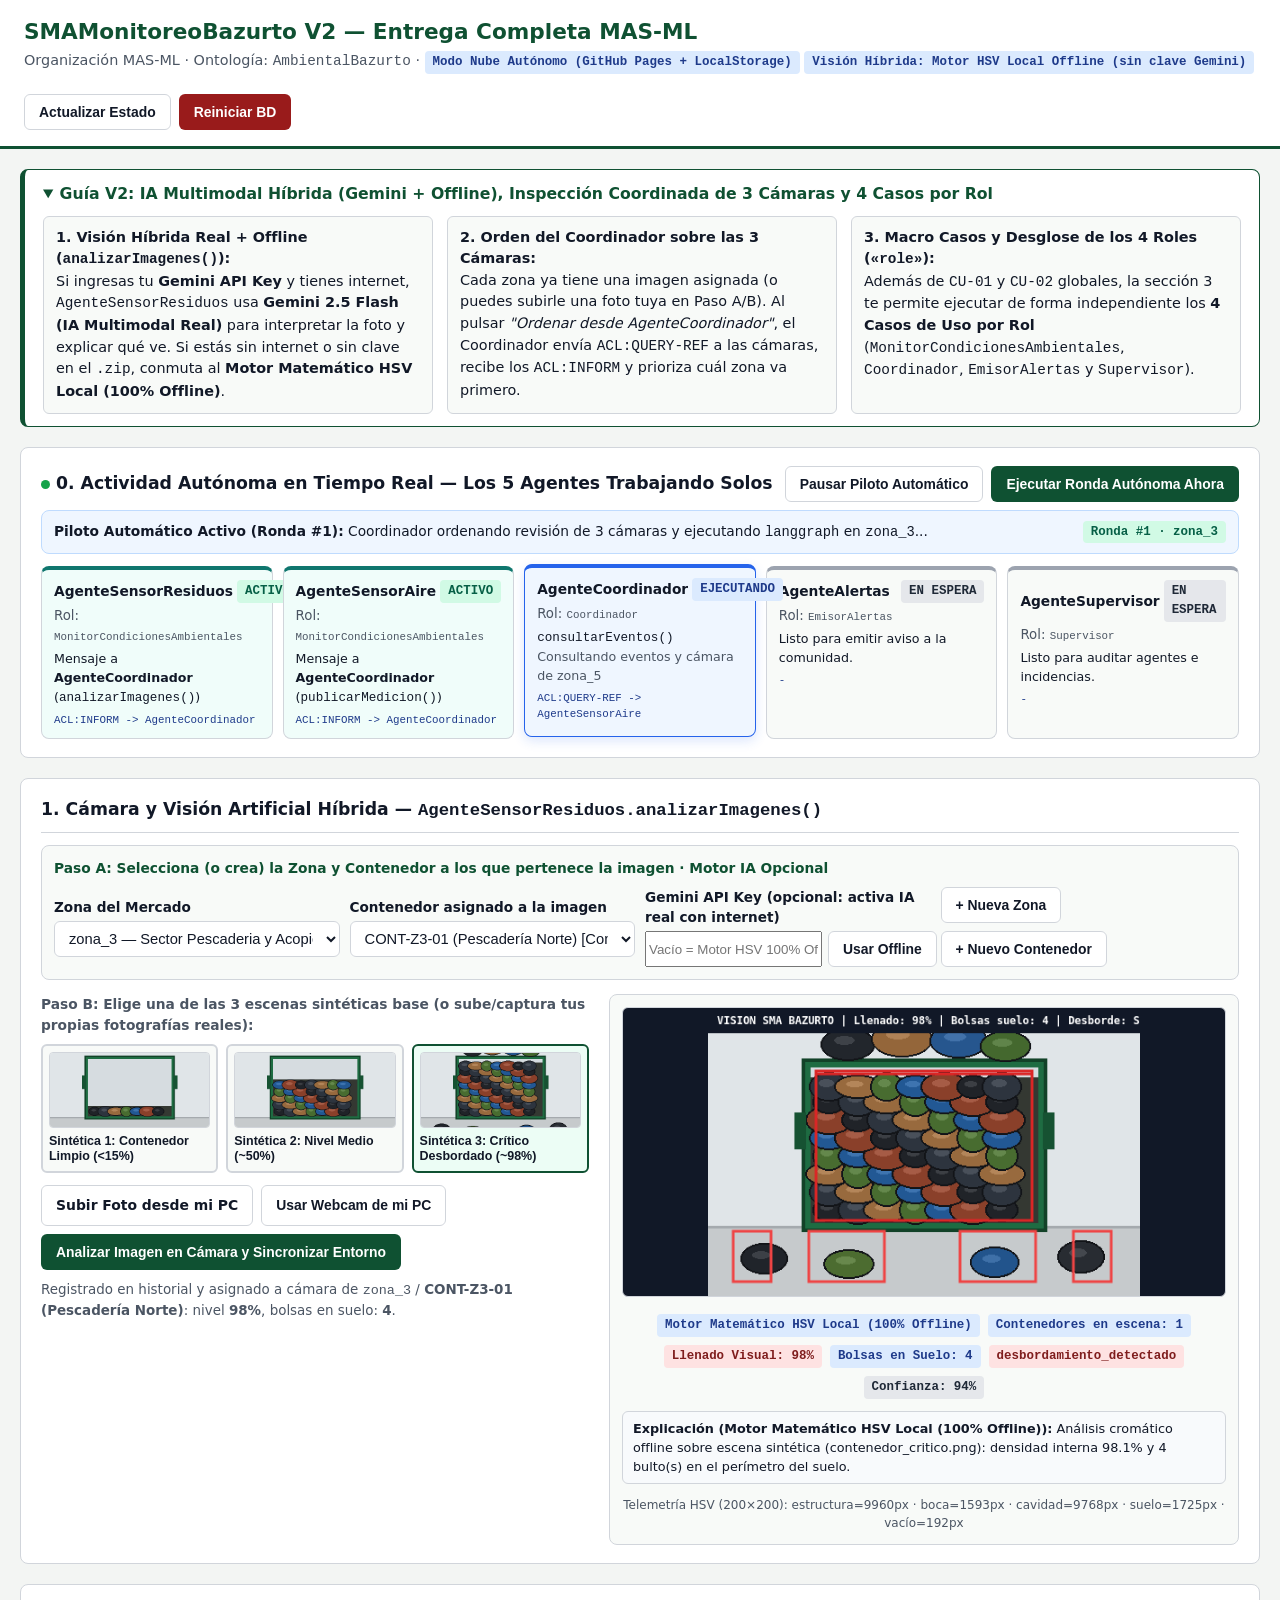
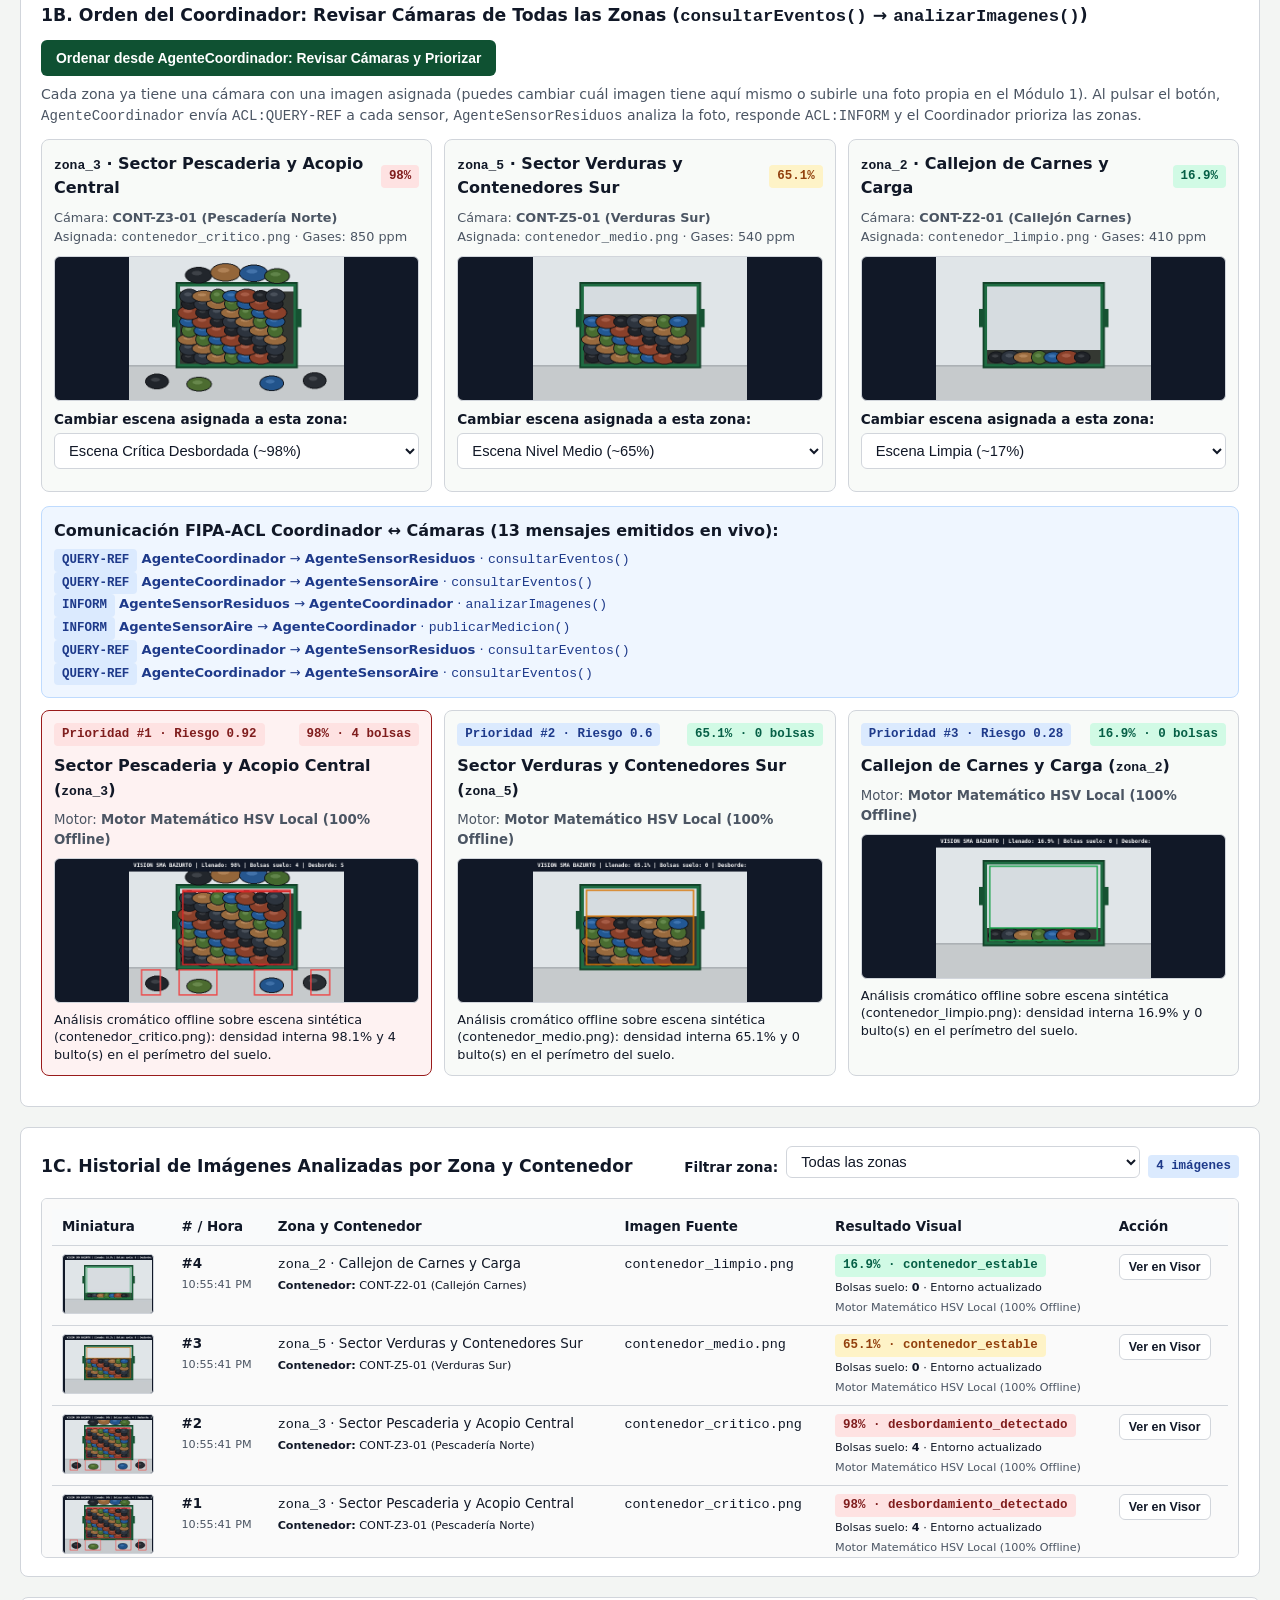
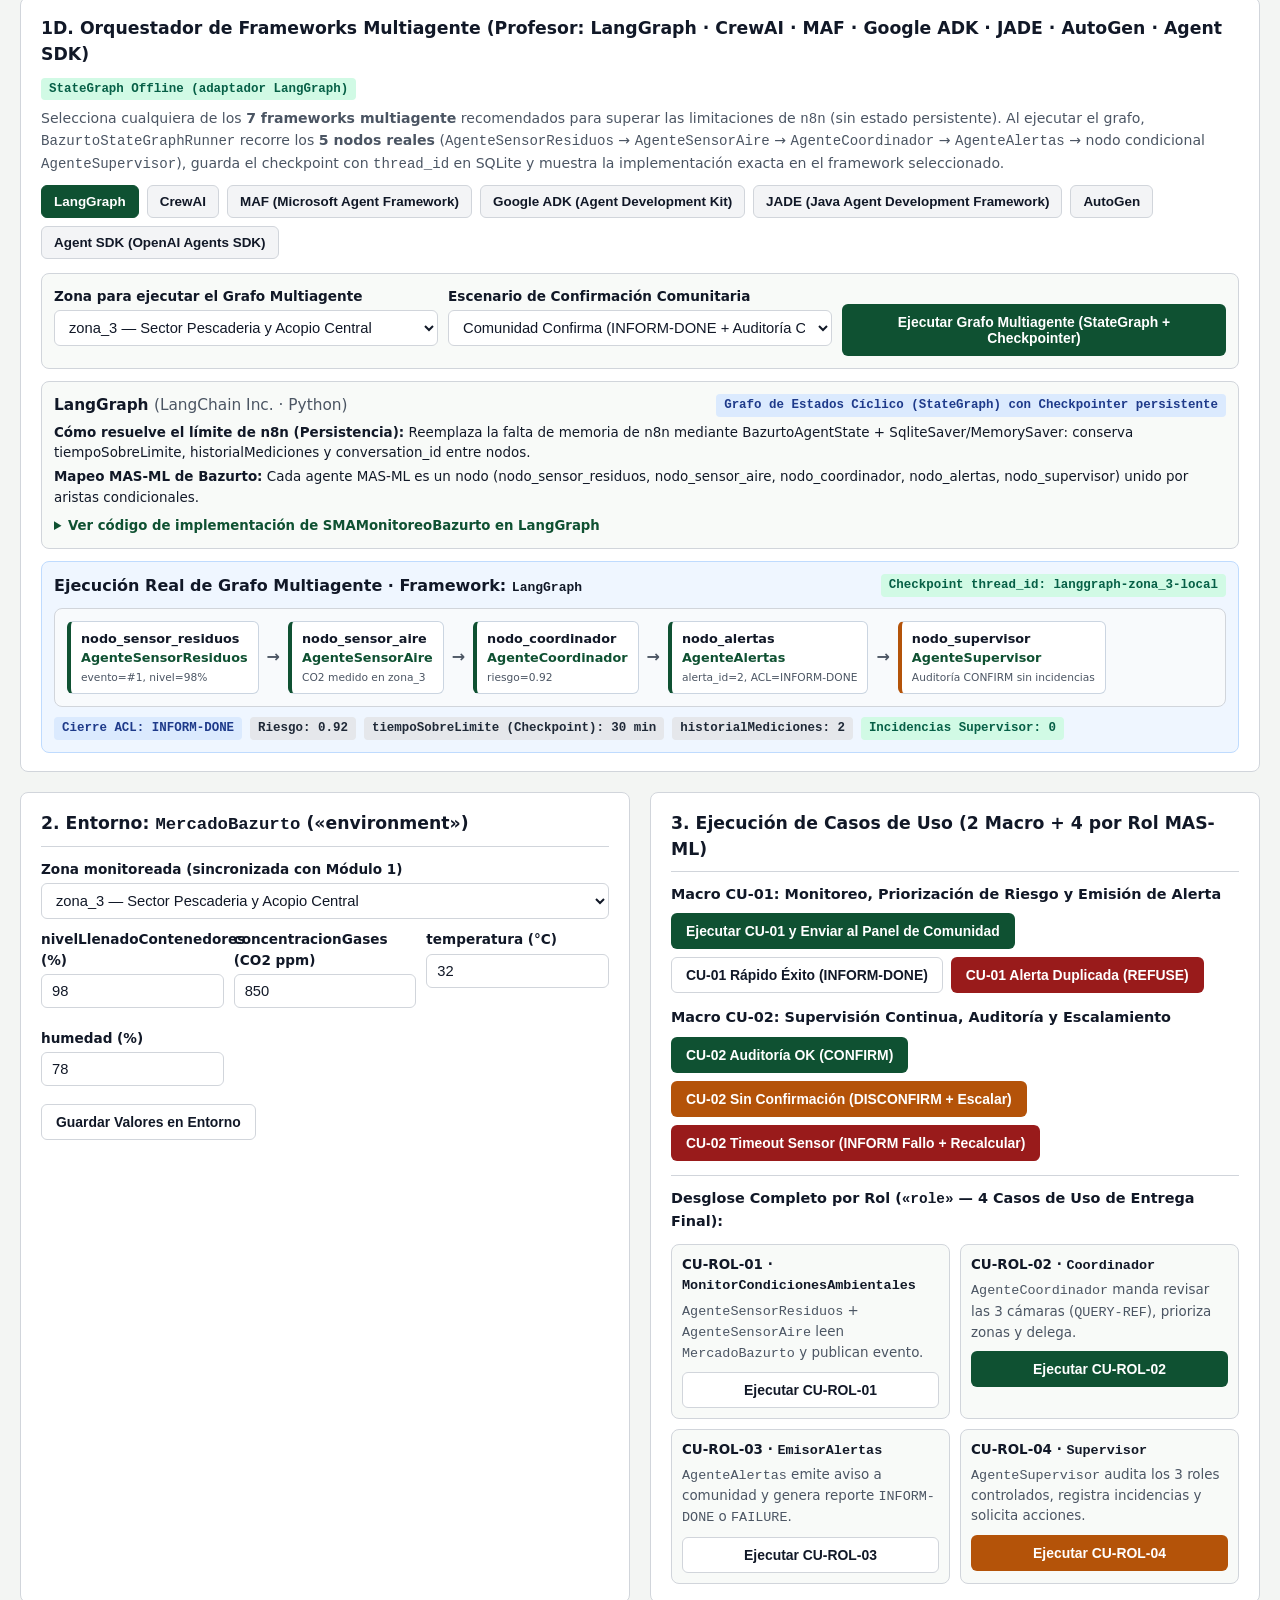
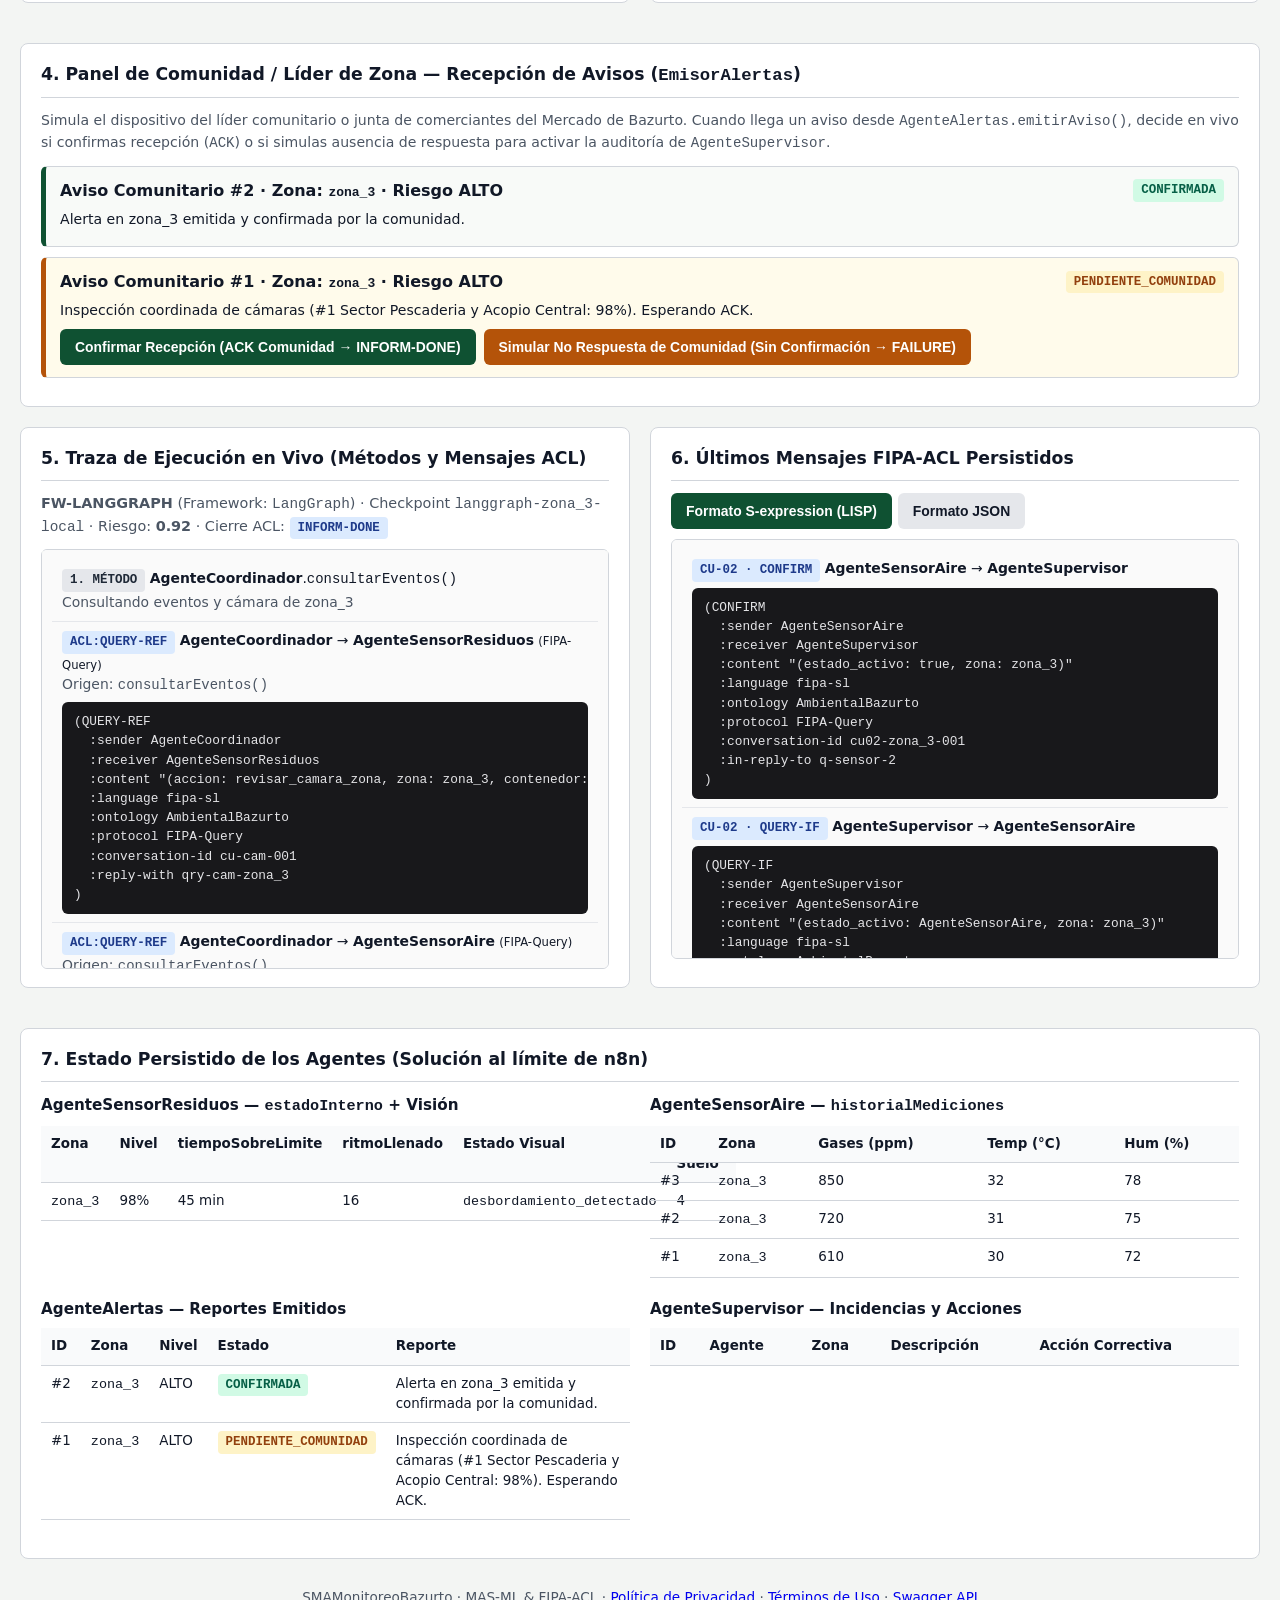
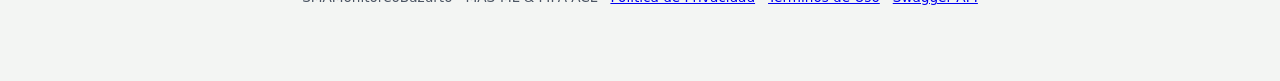
==== v2/index.html @ 0011b957 "feat(pages): publish v2 interactive preview at /v2 subpath" ====
<!DOCTYPE html>
<html lang="es">

<head>
  <meta charset="utf-8" />
  <meta name="viewport" content="width=device-width, initial-scale=1" />
  <title>SMAMonitoreoBazurto — Consola Multiagente MAS-ML & FIPA-ACL</title>
  <style>
    :root {
      --bg: #f3f5f3;
      --surface: #ffffff;
      --surface-alt: #f8faf8;
      --ink: #111827;
      --muted: #4b5563;
      --border: #d1d5db;
      --accent: #0f5132;
      --accent-hover: #0a3622;
      --accent-soft: #ecfdf5;
      --warn: #b45309;
      --warn-hover: #92400e;
      --warn-soft: #fffbeb;
      --danger: #991b1b;
      --danger-hover: #7f1d1d;
      --danger-soft: #fef2f2;
      --info: #1e40af;
      --code-bg: #18181b;
      --code-ink: #e4e4e7;
    }

    * {
      box-sizing: border-box;
    }

    body {
      margin: 0;
      font-family: system-ui, -apple-system, "Segoe UI", Roboto, sans-serif;
      background: var(--bg);
      color: var(--ink);
      line-height: 1.5;
    }

    header {
      background: var(--surface);
      border-bottom: 3px solid var(--accent);
      padding: 16px 24px;
      display: flex;
      justify-content: space-between;
      align-items: center;
      flex-wrap: wrap;
      gap: 12px;
    }

    header h1 {
      margin: 0;
      font-size: 1.35rem;
      color: var(--accent);
    }

    header p {
      margin: 2px 0 0;
      font-size: 0.9rem;
      color: var(--muted);
    }

    .container {
      max-width: 1360px;
      margin: 20px auto;
      padding: 0 20px 60px;
    }

    .grid-2 {
      display: grid;
      grid-template-columns: repeat(auto-fit, minmax(380px, 1fr));
      gap: 20px;
      margin-bottom: 20px;
    }

    .card {
      background: var(--surface);
      border: 1px solid var(--border);
      border-radius: 8px;
      padding: 18px 20px;
      margin-bottom: 20px;
    }

    .card h2 {
      margin: 0 0 12px;
      font-size: 1.08rem;
      border-bottom: 1px solid var(--border);
      padding-bottom: 8px;
      color: var(--ink);
    }

    details.guide {
      background: var(--surface);
      border: 1px solid var(--accent);
      border-left: 5px solid var(--accent);
      border-radius: 8px;
      padding: 12px 18px;
      margin-bottom: 20px;
    }

    details.guide summary {
      cursor: pointer;
      font-weight: 700;
      color: var(--accent);
      font-size: 0.98rem;
    }

    details.guide .guide-body {
      margin-top: 10px;
      font-size: 0.9rem;
      color: var(--ink);
      display: grid;
      grid-template-columns: repeat(auto-fit, minmax(260px, 1fr));
      gap: 14px;
    }

    .guide-box {
      background: var(--surface-alt);
      border: 1px solid var(--border);
      border-radius: 6px;
      padding: 10px 12px;
    }

    label {
      display: block;
      font-size: 0.85rem;
      font-weight: 600;
      margin-bottom: 4px;
      color: var(--ink);
    }

    select,
    input[type="number"] {
      width: 100%;
      padding: 8px 10px;
      border: 1px solid var(--border);
      border-radius: 6px;
      font-size: 0.92rem;
      margin-bottom: 10px;
      background: #fff;
      color: var(--ink);
    }

    .row-fields {
      display: grid;
      grid-template-columns: repeat(auto-fit, minmax(180px, 1fr));
      gap: 10px;
    }

    .btn-group {
      display: flex;
      flex-wrap: wrap;
      gap: 8px;
      margin-top: 8px;
    }

    button {
      cursor: pointer;
      border: 1px solid transparent;
      border-radius: 6px;
      padding: 9px 14px;
      font-size: 0.87rem;
      font-weight: 600;
      transition: background 0.15s, border-color 0.15s;
    }

    button:focus-visible,
    input:focus-visible,
    select:focus-visible,
    summary:focus-visible {
      outline: 3px solid #2563eb;
      outline-offset: 2px;
    }

    .btn-primary {
      background: var(--accent);
      color: #fff;
    }

    .btn-primary:hover {
      background: var(--accent-hover);
    }

    .btn-warn {
      background: var(--warn);
      color: #fff;
    }

    .btn-warn:hover {
      background: var(--warn-hover);
    }

    .btn-danger {
      background: var(--danger);
      color: #fff;
    }

    .btn-danger:hover {
      background: var(--danger-hover);
    }

    .btn-outline {
      background: #fff;
      color: var(--ink);
      border-color: var(--border);
    }

    .btn-outline:hover {
      background: #f3f4f6;
    }

    .badge {
      display: inline-block;
      padding: 2px 8px;
      border-radius: 4px;
      font-size: 0.78rem;
      font-weight: 700;
      font-family: ui-monospace, SFMono-Regular, monospace;
    }

    .b-acl {
      background: #dbeafe;
      color: #1e3a8a;
    }

    .b-met {
      background: #e5e7eb;
      color: #1f2937;
    }

    .b-err {
      background: #fee2e2;
      color: #7f1d1d;
    }

    .b-ok {
      background: #d1fae5;
      color: #065f46;
    }

    .b-warn {
      background: #fef3c7;
      color: #92400e;
    }

    /* Visión Artificial */
    .vision-layout {
      display: grid;
      grid-template-columns: minmax(280px, 1fr) minmax(300px, 1.15fr);
      gap: 20px;
      align-items: start;
    }

    @media (max-width: 820px) {

      .vision-layout,
      .grid-2 {
        grid-template-columns: 1fr;
      }
    }

    .sample-grid {
      display: grid;
      grid-template-columns: repeat(auto-fit, minmax(128px, 1fr));
      gap: 8px;
      margin-bottom: 12px;
    }

    .assign-box {
      background: var(--surface-alt);
      border: 1px solid var(--border);
      border-radius: 8px;
      padding: 12px;
      margin-bottom: 14px;
    }

    .assign-row {
      display: grid;
      grid-template-columns: repeat(auto-fit, minmax(210px, 1fr));
      gap: 10px;
      align-items: end;
    }

    .inline-form {
      display: none;
      margin-top: 10px;
      padding: 10px;
      background: #ffffff;
      border: 1px dashed var(--accent);
      border-radius: 6px;
    }

    .inline-form-grid {
      display: grid;
      grid-template-columns: repeat(auto-fit, minmax(160px, 1fr));
      gap: 8px;
      align-items: end;
    }

    .history-thumb {
      width: 92px;
      height: 60px;
      object-fit: contain;
      background: #111827;
      border-radius: 4px;
      border: 1px solid var(--border);
      cursor: pointer;
      display: block;
    }

    .coord-grid {
      display: grid;
      grid-template-columns: repeat(auto-fit, minmax(250px, 1fr));
      gap: 12px;
      margin: 12px 0;
    }

    .coord-card {
      border: 1px solid var(--border);
      border-radius: 8px;
      padding: 12px;
      background: var(--surface-alt);
      display: flex;
      flex-direction: column;
      gap: 8px;
    }

    .coord-card.priority-1 {
      border-color: var(--danger);
      background: #fef2f2;
    }

    .coord-card img {
      width: 100%;
      height: 145px;
      object-fit: contain;
      background: #111827;
      border-radius: 6px;
      border: 1px solid var(--border);
    }

    .role-grid {
      display: grid;
      grid-template-columns: repeat(auto-fit, minmax(215px, 1fr));
      gap: 10px;
      margin-top: 12px;
    }

    .role-card {
      border: 1px solid var(--border);
      border-radius: 8px;
      padding: 10px;
      background: var(--surface-alt);
      font-size: 0.84rem;
    }

    .sample-btn {
      display: flex;
      flex-direction: column;
      align-items: stretch;
      text-align: left;
      padding: 6px;
      background: var(--surface-alt);
      border: 2px solid var(--border);
      border-radius: 6px;
      color: var(--ink);
    }

    .sample-btn.selected {
      border-color: var(--accent);
      background: var(--accent-soft);
    }

    .sample-btn img {
      width: 100%;
      height: 76px;
      object-fit: cover;
      border-radius: 4px;
      margin-bottom: 6px;
      border: 1px solid var(--border);
    }

    .sample-btn span {
      font-size: 0.78rem;
      font-weight: 700;
      line-height: 1.25;
    }

    .vision-viewer {
      background: var(--surface-alt);
      border: 1px solid var(--border);
      border-radius: 8px;
      padding: 12px;
      text-align: center;
    }

    .vision-viewer img,
    .vision-viewer video {
      max-width: 100%;
      width: 100%;
      max-height: 290px;
      object-fit: contain;
      border-radius: 6px;
      border: 1px solid var(--border);
      background: #111827;
    }

    .vision-metrics {
      display: flex;
      flex-wrap: wrap;
      gap: 8px;
      justify-content: center;
      margin-top: 10px;
    }

    .webcam-box {
      margin-top: 10px;
      padding: 10px;
      border: 1px dashed var(--accent);
      border-radius: 6px;
      background: var(--accent-soft);
      display: none;
    }

    /* Panel de Comunidad */
    .community-item {
      border: 1px solid var(--border);
      border-left: 5px solid var(--accent);
      border-radius: 6px;
      padding: 12px 14px;
      margin-bottom: 10px;
      background: var(--surface-alt);
    }

    .community-item.pending {
      border-left-color: var(--warn);
      background: var(--warn-soft);
    }

    .community-item.failed {
      border-left-color: var(--danger);
      background: var(--danger-soft);
    }

    .trace-list {
      max-height: 420px;
      overflow-y: auto;
      border: 1px solid var(--border);
      border-radius: 6px;
      padding: 10px;
      background: #fafafa;
    }

    .trace-item {
      padding: 8px 10px;
      border-bottom: 1px solid #e5e7eb;
      font-size: 0.87rem;
    }

    .trace-item:last-child {
      border-bottom: none;
    }

    pre {
      background: var(--code-bg);
      color: var(--code-ink);
      padding: 10px 12px;
      border-radius: 6px;
      overflow-x: auto;
      font-size: 0.8rem;
      margin: 6px 0 0;
    }

    table {
      width: 100%;
      border-collapse: collapse;
      font-size: 0.84rem;
    }

    th,
    td {
      text-align: left;
      padding: 8px 10px;
      border-bottom: 1px solid var(--border);
      vertical-align: top;
    }

    th {
      background: #f9fafb;
      font-weight: 700;
    }

    .tabs {
      display: flex;
      gap: 6px;
      margin-bottom: 10px;
      flex-wrap: wrap;
    }

    .tab-btn {
      background: #e5e7eb;
      color: #111827;
    }

    .tab-btn.active {
      background: var(--accent);
      color: #fff;
    }

    .fw-grid-tabs {
      display: flex;
      flex-wrap: wrap;
      gap: 8px;
      margin: 10px 0 14px;
    }

    .fw-tab-btn {
      background: #f3f4f6;
      color: var(--ink);
      border: 1px solid var(--border);
      padding: 8px 12px;
      border-radius: 6px;
      font-size: 0.84rem;
      font-weight: 700;
    }

    .fw-tab-btn.active {
      background: var(--accent);
      color: #fff;
      border-color: var(--accent);
    }

    .fw-graph-flow {
      display: flex;
      flex-wrap: wrap;
      align-items: center;
      gap: 8px;
      padding: 12px;
      background: #f8fafc;
      border: 1px solid var(--border);
      border-radius: 8px;
      margin: 10px 0;
    }

    .fw-node-pill {
      background: #ffffff;
      border: 1px solid #cbd5e1;
      border-left: 4px solid var(--accent);
      border-radius: 6px;
      padding: 7px 10px;
      font-size: 0.8rem;
      min-width: 155px;
    }

    .fw-node-pill.supervisor {
      border-left-color: var(--warn);
    }

    .fw-arrow {
      font-weight: 800;
      color: var(--muted);
      font-size: 1rem;
    }

    .live-banner {
      display: flex;
      justify-content: space-between;
      align-items: center;
      flex-wrap: wrap;
      gap: 10px;
      padding: 10px 12px;
      border-radius: 8px;
      background: #eff6ff;
      border: 1px solid #bfdbfe;
      margin-bottom: 12px;
      font-size: 0.86rem;
    }

    .live-agents-grid {
      display: grid;
      grid-template-columns: repeat(auto-fit, minmax(190px, 1fr));
      gap: 10px;
    }

    .agent-live-card {
      border: 1px solid var(--border);
      border-top: 4px solid #9ca3af;
      border-radius: 8px;
      padding: 10px 12px;
      background: var(--surface-alt);
      transition: transform 0.18s ease, border-color 0.18s ease, background 0.18s ease, box-shadow 0.18s ease;
    }

    .agent-live-card.active {
      border-color: #2563eb;
      border-top-color: #2563eb;
      background: #eff6ff;
      box-shadow: 0 4px 12px rgba(37, 99, 235, 0.16);
      transform: translateY(-2px);
    }

    .agent-live-card.done {
      border-top-color: #0f766e;
      background: #f0fdfa;
    }

    .pulse-dot {
      display: inline-block;
      width: 9px;
      height: 9px;
      border-radius: 50%;
      background: #16a34a;
      margin-right: 6px;
      animation: smapulse 1.2s infinite;
    }

    @keyframes smapulse {
      0% { opacity: 1; transform: scale(1); }
      50% { opacity: 0.45; transform: scale(1.25); }
      100% { opacity: 1; transform: scale(1); }
    }

    footer {
      text-align: center;
      font-size: 0.85rem;
      color: var(--muted);
      margin-top: 28px;
    }
  </style>
</head>

<body>
  <header>
    <div>
      <h1>SMAMonitoreoBazurto V2 &mdash; Entrega Completa MAS-ML</h1>
      <p>
        Organización MAS-ML · Ontología: <code>AmbientalBazurto</code> ·
        <span id="runtimeBadge" class="badge b-ok">Conectando motor...</span>
        <span id="visionEngineBadge" class="badge b-acl">Visión Híbrida: HSV Local Offline (lista para Gemini 2.5
          Flash)</span>
      </p>
    </div>
    <div class="btn-group">
      <button class="btn-outline" onclick="cargarEstado()">Actualizar Estado</button>
      <button class="btn-danger" onclick="resetearBD()">Reiniciar BD</button>
    </div>
  </header>

  <main class="container">
    <details class="guide" open>
      <summary>Guía V2: IA Multimodal Híbrida (Gemini + Offline), Inspección Coordinada de 3 Cámaras y 4 Casos por Rol
      </summary>
      <div class="guide-body">
        <div class="guide-box">
          <strong>1. Visión Híbrida Real + Offline (<code>analizarImagenes()</code>):</strong><br />
          Si ingresas tu <strong>Gemini API Key</strong> y tienes internet, <code>AgenteSensorResiduos</code> usa
          <strong>Gemini 2.5 Flash (IA Multimodal Real)</strong> para interpretar la foto y explicar qué ve. Si estás
          sin internet o sin clave en el <code>.zip</code>, conmuta al <strong>Motor Matemático HSV Local (100%
            Offline)</strong>.
        </div>
        <div class="guide-box">
          <strong>2. Orden del Coordinador sobre las 3 Cámaras:</strong><br />
          Cada zona ya tiene una imagen asignada (o puedes subirle una foto tuya en Paso A/B). Al pulsar <em>"Ordenar
            desde AgenteCoordinador"</em>, el Coordinador envía <code>ACL:QUERY-REF</code> a las cámaras, recibe los
          <code>ACL:INFORM</code> y prioriza cuál zona va primero.
        </div>
        <div class="guide-box">
          <strong>3. Macro Casos y Desglose de los 4 Roles (<code>&laquo;role&raquo;</code>):</strong><br />
          Además de <code>CU-01</code> y <code>CU-02</code> globales, la sección 3 te permite ejecutar de forma
          independiente los <strong>4 Casos de Uso por Rol</strong> (<code>MonitorCondicionesAmbientales</code>,
          <code>Coordinador</code>, <code>EmisorAlertas</code> y <code>Supervisor</code>).
        </div>
      </div>
    </details>

    <!-- Módulo 0: Monitor Autónomo en Tiempo Real de los 5 Agentes -->
    <section class="card" aria-labelledby="live-agents-title">
      <div style="display:flex;justify-content:space-between;align-items:center;flex-wrap:wrap;gap:10px;margin-bottom:8px;">
        <h2 id="live-agents-title" style="margin:0;border:none;padding:0;">
          <span class="pulse-dot" id="livePulseDot"></span>0. Actividad Autónoma en Tiempo Real &mdash; Los 5 Agentes Trabajando Solos
        </h2>
        <div class="btn-group" style="margin:0;">
          <button type="button" class="btn-outline" id="btnToggleAutopilot" onclick="togglePilotoAutomatico()">Pausar Piloto Automático</button>
          <button type="button" class="btn-primary" onclick="ejecutarCicloAutonomoCompleto(true)">Ejecutar Ronda Autónoma Ahora</button>
        </div>
      </div>
      <div class="live-banner">
        <span id="liveAutoStatusBanner"><strong>Piloto Automático Activo:</strong> Coordinando las 3 cámaras y el grafo de 5 agentes sin intervención humana...</span>
        <span id="liveCycleBadge" class="badge b-ok">Ronda #0 · Automático</span>
      </div>
      <div class="live-agents-grid">
        <div class="agent-live-card" id="card_AgenteSensorResiduos">
          <div style="display:flex;justify-content:space-between;align-items:center;gap:4px;">
            <strong style="font-size:0.86rem;">AgenteSensorResiduos</strong>
            <span class="badge b-met" id="st_AgenteSensorResiduos">EN ESPERA</span>
          </div>
          <small style="display:block;color:var(--muted);margin:3px 0;">Rol: <code>MonitorCondicionesAmbientales</code></small>
          <div style="font-size:0.79rem;margin-top:4px;" id="act_AgenteSensorResiduos">Listo para analizar cámaras y contenedores.</div>
          <small style="display:block;color:#1e3a8a;margin-top:4px;font-family:monospace;" id="acl_AgenteSensorResiduos">-</small>
        </div>
        <div class="agent-live-card" id="card_AgenteSensorAire">
          <div style="display:flex;justify-content:space-between;align-items:center;gap:4px;">
            <strong style="font-size:0.86rem;">AgenteSensorAire</strong>
            <span class="badge b-met" id="st_AgenteSensorAire">EN ESPERA</span>
          </div>
          <small style="display:block;color:var(--muted);margin:3px 0;">Rol: <code>MonitorCondicionesAmbientales</code></small>
          <div style="font-size:0.79rem;margin-top:4px;" id="act_AgenteSensorAire">Listo para medir CO2, temperatura y humedad.</div>
          <small style="display:block;color:#1e3a8a;margin-top:4px;font-family:monospace;" id="acl_AgenteSensorAire">-</small>
        </div>
        <div class="agent-live-card" id="card_AgenteCoordinador">
          <div style="display:flex;justify-content:space-between;align-items:center;gap:4px;">
            <strong style="font-size:0.86rem;">AgenteCoordinador</strong>
            <span class="badge b-met" id="st_AgenteCoordinador">EN ESPERA</span>
          </div>
          <small style="display:block;color:var(--muted);margin:3px 0;">Rol: <code>Coordinador</code></small>
          <div style="font-size:0.79rem;margin-top:4px;" id="act_AgenteCoordinador">Listo para calcular riesgo y priorizar zonas.</div>
          <small style="display:block;color:#1e3a8a;margin-top:4px;font-family:monospace;" id="acl_AgenteCoordinador">-</small>
        </div>
        <div class="agent-live-card" id="card_AgenteAlertas">
          <div style="display:flex;justify-content:space-between;align-items:center;gap:4px;">
            <strong style="font-size:0.86rem;">AgenteAlertas</strong>
            <span class="badge b-met" id="st_AgenteAlertas">EN ESPERA</span>
          </div>
          <small style="display:block;color:var(--muted);margin:3px 0;">Rol: <code>EmisorAlertas</code></small>
          <div style="font-size:0.79rem;margin-top:4px;" id="act_AgenteAlertas">Listo para emitir aviso a la comunidad.</div>
          <small style="display:block;color:#1e3a8a;margin-top:4px;font-family:monospace;" id="acl_AgenteAlertas">-</small>
        </div>
        <div class="agent-live-card" id="card_AgenteSupervisor">
          <div style="display:flex;justify-content:space-between;align-items:center;gap:4px;">
            <strong style="font-size:0.86rem;">AgenteSupervisor</strong>
            <span class="badge b-met" id="st_AgenteSupervisor">EN ESPERA</span>
          </div>
          <small style="display:block;color:var(--muted);margin:3px 0;">Rol: <code>Supervisor</code></small>
          <div style="font-size:0.79rem;margin-top:4px;" id="act_AgenteSupervisor">Listo para auditar agentes e incidencias.</div>
          <small style="display:block;color:#1e3a8a;margin-top:4px;font-family:monospace;" id="acl_AgenteSupervisor">-</small>
        </div>
      </div>
    </section>

    <!-- Módulo 1: Cámara y Visión Artificial -->
    <section class="card" aria-labelledby="vision-title">
      <h2 id="vision-title">1. Cámara y Visión Artificial Híbrida &mdash;
        <code>AgenteSensorResiduos.analizarImagenes()</code></h2>

      <div class="assign-box">
        <span style="display:block; font-size:0.86rem; font-weight:700; color:var(--accent); margin-bottom:8px;">
          Paso A: Selecciona (o crea) la Zona y Contenedor a los que pertenece la imagen · Motor IA Opcional
        </span>
        <div class="assign-row">
          <div>
            <label for="visionZonaSelect">Zona del Mercado</label>
            <select id="visionZonaSelect" onchange="alCambiarZonaDesdeVision()"></select>
          </div>
          <div>
            <label for="visionContenedorSelect">Contenedor asignado a la imagen</label>
            <select id="visionContenedorSelect"></select>
          </div>
          <div>
            <label for="inputGeminiKey">Gemini API Key (opcional: activa IA real con internet)</label>
            <div style="display:flex; gap:6px;">
              <input type="password" id="inputGeminiKey" placeholder="Vacío = Motor HSV 100% Offline"
                oninput="actualizarEstadoGeminiKey()" />
              <button type="button" class="btn-outline" style="white-space:nowrap;" onclick="limpiarGeminiKey()">Usar
                Offline</button>
            </div>
          </div>
          <div class="btn-group" style="margin-top:0;">
            <button type="button" class="btn-outline" onclick="toggleFormZona()">+ Nueva Zona</button>
            <button type="button" class="btn-outline" onclick="toggleFormContenedor()">+ Nuevo Contenedor</button>
          </div>
        </div>

        <div id="formNuevaZona" class="inline-form">
          <strong style="display:block; font-size:0.83rem; margin-bottom:6px;">Agregar nueva zona a
            <code>MercadoBazurto</code>:</strong>
          <div class="inline-form-grid">
            <div>
              <label for="inputNuevaZonaId">ID corto (opcional, ej: zona_6)</label>
              <input type="text" id="inputNuevaZonaId" placeholder="zona_6" />
            </div>
            <div>
              <label for="inputNuevaZonaNombre">Nombre descriptivo de la zona *</label>
              <input type="text" id="inputNuevaZonaNombre" placeholder="Sector Frutas y Plátanos" />
            </div>
            <div>
              <button type="button" class="btn-primary" onclick="crearNuevaZona()">Guardar Zona</button>
            </div>
          </div>
        </div>

        <div id="formNuevoContenedor" class="inline-form">
          <strong style="display:block; font-size:0.83rem; margin-bottom:6px;">Agregar nuevo contenedor a la zona
            seleccionada:</strong>
          <div class="inline-form-grid">
            <div>
              <label for="inputNuevoContCodigo">Código del contenedor *</label>
              <input type="text" id="inputNuevoContCodigo" placeholder="CONT-Z3-03 (Entrada Sur)" />
            </div>
            <div>
              <label for="inputNuevoContTipo">Tipo / capacidad</label>
              <input type="text" id="inputNuevoContTipo" value="Contenedor Municipal 1100L" />
            </div>
            <div>
              <button type="button" class="btn-primary" onclick="crearNuevoContenedor()">Guardar Contenedor</button>
            </div>
          </div>
        </div>
      </div>

      <div class="vision-layout">
        <div>
          <span style="display:block; font-size:0.86rem; font-weight:600; color:var(--muted); margin-bottom:8px;">Paso
            B: Elige una de las 3 escenas sintéticas base (o sube/captura tus propias fotografías reales):</span>
          <div id="sampleGrid" class="sample-grid"></div>

          <div class="btn-group">
            <label for="fileUpload" class="btn-outline"
              style="margin:0; cursor:pointer; display:inline-block; padding:9px 14px; border:1px solid var(--border); border-radius:6px; font-weight:600; font-size:0.87rem;">
              Subir Foto desde mi PC
            </label>
            <input type="file" id="fileUpload" accept="image/*" style="display:none;"
              onchange="manejarArchivoSubido(event)" />
            <button type="button" class="btn-outline" onclick="abrirWebcam()">Usar Webcam de mi PC</button>
            <button type="button" class="btn-primary" onclick="analizarImagenActual()">Analizar Imagen en Cámara y
              Sincronizar Entorno</button>
          </div>

          <div id="webcamBox" class="webcam-box">
            <video id="webcamVideo" autoplay playsinline
              style="max-width:100%; max-height:200px; border-radius:6px; background:#000;"></video>
            <div class="btn-group">
              <button type="button" class="btn-primary" onclick="capturarDesdeWebcam()">Capturar Foto de Webcam y
                Analizar</button>
              <button type="button" class="btn-outline" onclick="cerrarWebcam()">Cerrar Webcam</button>
            </div>
            <canvas id="webcamCanvas" style="display:none;"></canvas>
          </div>
          <p id="visionHint" style="font-size:0.84rem; color:var(--muted); margin:10px 0 0;">
            Escena seleccionada lista para <code>analizarImagenes()</code>: <code>contenedor_critico.png</code>
          </p>
        </div>

        <div class="vision-viewer">
          <img id="visionPreviewImg" src="static/samples/contenedor_critico.png"
            alt="Vista previa del contenedor analizado por AgenteSensorResiduos con recuadros de detección" />
          <div id="visionAlertBox"
            style="display:none; width:100%; padding:10px 12px; border-radius:8px; background:#fef2f2; border:1px solid #ef4444; color:#991b1b; font-size:0.85rem; line-height:1.4;">
          </div>
          <div id="visionMetrics" class="vision-metrics">
            <span class="badge b-met">Analizando imagen...</span>
          </div>
        </div>
      </div>
    </section>

    <!-- Módulo 1B: Orden del Coordinador sobre las Cámaras de Todas las Zonas -->
    <section class="card" aria-labelledby="coord-cam-title">
      <div
        style="display:flex; justify-content:space-between; align-items:center; flex-wrap:wrap; gap:10px; margin-bottom:8px;">
        <h2 id="coord-cam-title" style="margin:0; border:none; padding:0;">1B. Orden del Coordinador: Revisar Cámaras de
          Todas las Zonas (<code>consultarEventos()</code> &rarr; <code>analizarImagenes()</code>)</h2>
        <button type="button" class="btn-primary" onclick="ejecutarInspeccionCoordinada()">
          Ordenar desde AgenteCoordinador: Revisar Cámaras y Priorizar
        </button>
      </div>
      <p style="margin:0 0 10px; font-size:0.88rem; color:var(--muted);">
        Cada zona ya tiene una cámara con una imagen asignada (puedes cambiar cuál imagen tiene aquí mismo o subirle una
        foto propia en el Módulo 1). Al pulsar el botón, <code>AgenteCoordinador</code> envía <code>ACL:QUERY-REF</code>
        a cada sensor, <code>AgenteSensorResiduos</code> analiza la foto, responde <code>ACL:INFORM</code> y el
        Coordinador prioriza las zonas.
      </p>
      <div id="coordZonesGrid" class="coord-grid"></div>
      <div id="coordInspectionOutput" style="margin-top:14px;"></div>
    </section>

    <!-- Módulo 1C: Historial de Imágenes Analizadas -->
    <section class="card" aria-labelledby="history-title">
      <div
        style="display:flex; justify-content:space-between; align-items:center; flex-wrap:wrap; gap:10px; margin-bottom:10px;">
        <h2 id="history-title" style="margin:0; border:none; padding:0;">1C. Historial de Imágenes Analizadas por Zona y
          Contenedor</h2>
        <div style="display:flex; align-items:center; gap:8px; flex-wrap:wrap;">
          <label for="historyFilterZona" style="margin:0;">Filtrar zona:</label>
          <select id="historyFilterZona" onchange="renderizarHistorialVision()"
            style="width:auto; min-width:190px; padding:6px 10px;">
            <option value="">Todas las zonas</option>
          </select>
          <span id="historyCountBadge" class="badge b-acl">0 imágenes</span>
        </div>
      </div>
      <div id="visionHistoryList" class="trace-list" style="max-height:360px;"></div>
    </section>

    <!-- Módulo 1D: Frameworks Multiagente Recomendados por el Profesor -->
    <section class="card" aria-labelledby="fw-title">
      <div
        style="display:flex; justify-content:space-between; align-items:center; flex-wrap:wrap; gap:10px; margin-bottom:8px;">
        <h2 id="fw-title" style="margin:0; border:none; padding:0;">1D. Orquestador de Frameworks Multiagente (Profesor:
          LangGraph &middot; CrewAI &middot; MAF &middot; Google ADK &middot; JADE &middot; AutoGen &middot; Agent SDK)</h2>
        <span id="fwEngineStatusBadge" class="badge b-ok">StateGraph + Checkpointer Persistente</span>
      </div>
      <p style="margin:0 0 10px; font-size:0.88rem; color:var(--muted);">
        Selecciona cualquiera de los <strong>7 frameworks multiagente</strong> recomendados para superar las
        limitaciones de <code>n8n</code> (sin estado persistente). Al ejecutar el grafo, <code>BazurtoStateGraphRunner</code>
        recorre los <strong>5 nodos reales</strong> (<code>AgenteSensorResiduos</code> &rarr; <code>AgenteSensorAire</code>
        &rarr; <code>AgenteCoordinador</code> &rarr; <code>AgenteAlertas</code> &rarr; nodo condicional
        <code>AgenteSupervisor</code>), guarda el checkpoint con <code>thread_id</code> en SQLite y muestra la
        implementación exacta en el framework seleccionado.
      </p>

      <div id="fwSelectorTabs" class="fw-grid-tabs"></div>

      <div class="assign-box" style="margin-bottom:12px;">
        <div class="assign-row">
          <div>
            <label for="fwZonaSelect">Zona para ejecutar el Grafo Multiagente</label>
            <select id="fwZonaSelect"></select>
          </div>
          <div>
            <label for="fwComunidadSelect">Escenario de Confirmación Comunitaria</label>
            <select id="fwComunidadSelect">
              <option value="true">Comunidad Confirma (INFORM-DONE + Auditoría CONFIRM)</option>
              <option value="false">Comunidad NO Responde (FAILURE &rarr; Arista Condicional a AgenteSupervisor)</option>
            </select>
          </div>
          <div>
            <button type="button" class="btn-primary" style="width:100%;" onclick="ejecutarOrquestacionFramework()">
              Ejecutar Grafo Multiagente (StateGraph + Checkpointer)
            </button>
          </div>
        </div>
      </div>

      <div id="fwSpecBox" style="margin-bottom:12px;"></div>
      <div id="fwExecutionOutput"></div>
    </section>

    <!-- Módulo 2: Entorno y Casos de Uso -->
    <div class="grid-2">
      <section class="card" aria-labelledby="env-title">
        <h2 id="env-title">2. Entorno: <code>MercadoBazurto</code> (&laquo;environment&raquo;)</h2>
        <label for="zonaSelect">Zona monitoreada (sincronizada con Módulo 1)</label>
        <select id="zonaSelect" onchange="alCambiarZonaDesdeEntorno()">
          <option value="zona_3">zona_3 — Sector Pescadería y Acopio Central</option>
          <option value="zona_5">zona_5 — Sector Verduras y Contenedores Sur</option>
          <option value="zona_2">zona_2 — Callejón de Carnes y Carga</option>
        </select>

        <div class="row-fields">
          <div>
            <label for="inResiduos">nivelLlenadoContenedores (%)</label>
            <input type="number" id="inResiduos" min="0" max="100" step="0.1" value="92" />
          </div>
          <div>
            <label for="inGases">concentracionGases (CO2 ppm)</label>
            <input type="number" id="inGases" min="200" max="3000" step="10" value="850" />
          </div>
          <div>
            <label for="inTemp">temperatura (&deg;C)</label>
            <input type="number" id="inTemp" min="10" max="55" step="0.5" value="32" />
          </div>
          <div>
            <label for="inHum">humedad (%)</label>
            <input type="number" id="inHum" min="0" max="100" step="1" value="78" />
          </div>
        </div>
        <div class="btn-group">
          <button class="btn-outline" onclick="guardarEntorno()">Guardar Valores en Entorno</button>
        </div>
      </section>

      <section class="card" aria-labelledby="uc-title">
        <h2 id="uc-title">3. Ejecución de Casos de Uso (2 Macro + 4 por Rol MAS-ML)</h2>

        <p style="margin:0 0 6px;font-size:0.9rem;"><strong>Macro CU-01: Monitoreo, Priorización de Riesgo y Emisión de
            Alerta</strong></p>
        <div class="btn-group" style="margin-bottom:14px;">
          <button class="btn-primary" onclick="ejecutarCU1Interactivo()">Ejecutar CU-01 y Enviar al Panel de
            Comunidad</button>
          <button class="btn-outline" onclick="ejecutarCU1(false, true)">CU-01 Rápido Éxito (INFORM-DONE)</button>
          <button class="btn-danger" onclick="ejecutarCU1(true, true)">CU-01 Alerta Duplicada (REFUSE)</button>
        </div>

        <p style="margin:0 0 6px;font-size:0.9rem;"><strong>Macro CU-02: Supervisión Continua, Auditoría y
            Escalamiento</strong></p>
        <div class="btn-group" style="margin-bottom:14px;">
          <button class="btn-primary" onclick="ejecutarCU2(false, false)">CU-02 Auditoría OK (CONFIRM)</button>
          <button class="btn-warn" onclick="ejecutarCU2(true, false)">CU-02 Sin Confirmación (DISCONFIRM +
            Escalar)</button>
          <button class="btn-danger" onclick="ejecutarCU2(false, true)">CU-02 Timeout Sensor (INFORM Fallo +
            Recalcular)</button>
        </div>

        <hr style="border:none; border-top:1px solid var(--border); margin:12px 0;" />
        <p style="margin:0 0 6px;font-size:0.9rem;"><strong>Desglose Completo por Rol (<code>&laquo;role&raquo;</code> —
            4 Casos de Uso de Entrega Final):</strong></p>
        <div class="role-grid">
          <div class="role-card">
            <strong>CU-ROL-01 · <code>MonitorCondicionesAmbientales</code></strong>
            <p style="margin:4px 0 8px;color:var(--muted);"><code>AgenteSensorResiduos</code> +
              <code>AgenteSensorAire</code> leen <code>MercadoBazurto</code> y publican evento.</p>
            <button type="button" class="btn-outline" style="width:100%;"
              onclick="ejecutarCasoUsoRol('CU-ROL-01')">Ejecutar CU-ROL-01</button>
          </div>
          <div class="role-card">
            <strong>CU-ROL-02 · <code>Coordinador</code></strong>
            <p style="margin:4px 0 8px;color:var(--muted);"><code>AgenteCoordinador</code> manda revisar las 3 cámaras
              (<code>QUERY-REF</code>), prioriza zonas y delega.</p>
            <button type="button" class="btn-primary" style="width:100%;"
              onclick="ejecutarCasoUsoRol('CU-ROL-02')">Ejecutar CU-ROL-02</button>
          </div>
          <div class="role-card">
            <strong>CU-ROL-03 · <code>EmisorAlertas</code></strong>
            <p style="margin:4px 0 8px;color:var(--muted);"><code>AgenteAlertas</code> emite aviso a comunidad y genera
              reporte <code>INFORM-DONE</code> o <code>FAILURE</code>.</p>
            <button type="button" class="btn-outline" style="width:100%;"
              onclick="ejecutarCasoUsoRol('CU-ROL-03')">Ejecutar CU-ROL-03</button>
          </div>
          <div class="role-card">
            <strong>CU-ROL-04 · <code>Supervisor</code></strong>
            <p style="margin:4px 0 8px;color:var(--muted);"><code>AgenteSupervisor</code> audita los 3 roles
              controlados, registra incidencias y solicita acciones.</p>
            <button type="button" class="btn-warn" style="width:100%;"
              onclick="ejecutarCasoUsoRol('CU-ROL-04')">Ejecutar CU-ROL-04</button>
          </div>
        </div>
      </section>
    </div>

    <!-- Módulo 3: Panel Interactivo de Comunidad / Líder de Zona -->
    <section class="card" aria-labelledby="comm-title">
      <h2 id="comm-title">4. Panel de Comunidad / Líder de Zona &mdash; Recepción de Avisos (<code>EmisorAlertas</code>)
      </h2>
      <p style="margin:0 0 12px; font-size:0.88rem; color:var(--muted);">
        Simula el dispositivo del líder comunitario o junta de comerciantes del Mercado de Bazurto. Cuando llega un
        aviso desde <code>AgenteAlertas.emitirAviso()</code>, decide en vivo si confirmas recepción (<code>ACK</code>) o
        si simulas ausencia de respuesta para activar la auditoría de <code>AgenteSupervisor</code>.
      </p>
      <div id="communityInbox"></div>
    </section>

    <!-- Módulo 4: Traza en Vivo y Mensajes ACL -->
    <div class="grid-2">
      <section class="card" aria-labelledby="trace-title">
        <h2 id="trace-title">5. Traza de Ejecución en Vivo (Métodos y Mensajes ACL)</h2>
        <div id="traceSummary" style="margin-bottom:10px;font-size:0.9rem;color:var(--muted);">
          Ejecuta una acción de cámara, CU-01, respuesta comunitaria o CU-02 para visualizar la traza exacta paso a
          paso.
        </div>
        <div id="traceContainer" class="trace-list"></div>
      </section>

      <section class="card" aria-labelledby="acl-title">
        <h2 id="acl-title">6. Últimos Mensajes FIPA-ACL Persistidos</h2>
        <div class="tabs">
          <button class="tab-btn active" id="btnSexpr" onclick="cambiarFormatoACL('sexpr')">Formato S-expression
            (LISP)</button>
          <button class="tab-btn" id="btnJson" onclick="cambiarFormatoACL('json')">Formato JSON</button>
        </div>
        <div id="aclList" class="trace-list"></div>
      </section>
    </div>

    <!-- Módulo 5: Estado Persistido SQLite / Local -->
    <section class="card" aria-labelledby="persist-title">
      <h2 id="persist-title">7. Estado Persistido de los Agentes (Solución al límite de n8n)</h2>
      <div class="grid-2">
        <div>
          <h3 style="font-size:0.95rem;margin:0 0 8px;">AgenteSensorResiduos &mdash; <code>estadoInterno</code> + Visión
          </h3>
          <table>
            <thead>
              <tr>
                <th>Zona</th>
                <th>Nivel</th>
                <th>tiempoSobreLimite</th>
                <th>ritmoLlenado</th>
                <th>Estado Visual</th>
                <th>Bolsas Suelo</th>
              </tr>
            </thead>
            <tbody id="tblResiduos"></tbody>
          </table>
        </div>
        <div>
          <h3 style="font-size:0.95rem;margin:0 0 8px;">AgenteSensorAire &mdash; <code>historialMediciones</code></h3>
          <table>
            <thead>
              <tr>
                <th>ID</th>
                <th>Zona</th>
                <th>Gases (ppm)</th>
                <th>Temp (&deg;C)</th>
                <th>Hum (%)</th>
              </tr>
            </thead>
            <tbody id="tblAire"></tbody>
          </table>
        </div>
      </div>

      <div class="grid-2" style="margin-top:16px;">
        <div>
          <h3 style="font-size:0.95rem;margin:0 0 8px;">AgenteAlertas &mdash; Reportes Emitidos</h3>
          <table>
            <thead>
              <tr>
                <th>ID</th>
                <th>Zona</th>
                <th>Nivel</th>
                <th>Estado</th>
                <th>Reporte</th>
              </tr>
            </thead>
            <tbody id="tblAlertas"></tbody>
          </table>
        </div>
        <div>
          <h3 style="font-size:0.95rem;margin:0 0 8px;">AgenteSupervisor &mdash; Incidencias y Acciones</h3>
          <table>
            <thead>
              <tr>
                <th>ID</th>
                <th>Agente</th>
                <th>Zona</th>
                <th>Descripción</th>
                <th>Acción Correctiva</th>
              </tr>
            </thead>
            <tbody id="tblIncidencias"></tbody>
          </table>
        </div>
      </div>
    </section>

    <footer id="pageFooter">
      SMAMonitoreoBazurto · MAS-ML &amp; FIPA-ACL ·
      <a href="privacy" id="lnkPrivacy" onclick="return abrirLegalFallback(event, 'Privacidad')">Política de
        Privacidad</a> ·
      <a href="terms" id="lnkTerms" onclick="return abrirLegalFallback(event, 'Términos')">Términos de Uso</a> ·
      <a href="docs" id="lnkDocs" target="_blank">Swagger API</a>
    </footer>
  </main>

  <script>
    const MUESTRAS_CATALOG = [
      {
        filename: "contenedor_limpio.png",
        url: "static/samples/contenedor_limpio.png",
        titulo: "Sintética 1: Contenedor Limpio (<15%)",
        descripcion: "Contenedor verde estable con baja ocupación y perímetro despejado."
      },
      {
        filename: "contenedor_medio.png",
        url: "static/samples/contenedor_medio.png",
        titulo: "Sintética 2: Nivel Medio (~50%)",
        descripcion: "Contenedor verde a mitad de capacidad sin desbordamiento externo."
      },
      {
        filename: "contenedor_critico.png",
        url: "static/samples/contenedor_critico.png",
        titulo: "Sintética 3: Crítico Desbordado (~98%)",
        descripcion: "Contenedor rebasado con bolsas acumuladas en el suelo perimetral."
      }
    ];

    let estadoCache = null;
    let formatoACL = "sexpr";
    let presetSeleccionado = "contenedor_critico.png";
    let imagenBase64Seleccionada = null;
    let webcamStream = null;
    let useLocalFallback = false;
    let frameworkSeleccionado = "langgraph";
    let pilotoAutomaticoActivo = true;
    let autoRondaNum = 0;
    let autoCicloEnCurso = false;
    let animTimerHandles = [];
    const AGENTES_SMA = [
      "AgenteSensorResiduos",
      "AgenteSensorAire",
      "AgenteCoordinador",
      "AgenteAlertas",
      "AgenteSupervisor"
    ];

    const FRAMEWORKS_CATALOG_LOCAL = [
      {
        id: "langgraph",
        nombre: "LangGraph",
        creador: "LangChain Inc.",
        lenguaje: "Python",
        paradigma: "Grafo de Estados Cíclico (StateGraph) con Checkpointer persistente",
        resuelve_persistencia: "Reemplaza la falta de memoria de n8n mediante BazurtoAgentState + SqliteSaver/MemorySaver: conserva tiempoSobreLimite, historialMediciones y conversation_id entre nodos.",
        mapeo_agentes: "Cada agente MAS-ML es un nodo (nodo_sensor_residuos, nodo_sensor_aire, nodo_coordinador, nodo_alertas, nodo_supervisor) unido por aristas condicionales.",
        codigo_implementacion: `from langgraph.graph import StateGraph, START, END\nfrom langgraph.checkpoint.memory import MemorySaver\n\nbuilder = StateGraph(BazurtoAgentState)\nbuilder.add_node("nodo_sensor_residuos", agente_sensor_residuos_node)\nbuilder.add_node("nodo_sensor_aire", agente_sensor_aire_node)\nbuilder.add_node("nodo_coordinador", agente_coordinador_node)\nbuilder.add_node("nodo_alertas", agente_alertas_node)\nbuilder.add_node("nodo_supervisor", agente_supervisor_node)\nbuilder.add_edge(START, "nodo_sensor_residuos")\nbuilder.add_conditional_edges("nodo_alertas", decidir_ruta_supervision, {"supervisor": "nodo_supervisor", "fin": END})\nsma_graph = builder.compile(checkpointer=MemorySaver())`
      },
      {
        id: "crewai",
        nombre: "CrewAI",
        creador: "CrewAI Inc.",
        lenguaje: "Python",
        paradigma: "Equipos Multiagente por Roles (Agent + Task + Crew Jerárquico)",
        resuelve_persistencia: "Usa memory=True y almacenamiento SQLite por entidad para recordar mediciones previas y priorizaciones entre ejecuciones.",
        mapeo_agentes: "Mapeo directo con los <<role>> MAS-ML: MonitorCondicionesAmbientales, Coordinador (manager_agent), EmisorAlertas y Supervisor.",
        codigo_implementacion: `from crewai import Agent, Task, Crew, Process\n\ncoordinador = Agent(role="Coordinador", goal="calcularRiesgo() y priorizarZonas()", allow_delegation=True)\ncrew_bazurto = Crew(agents=[residuos, aire, alertas, supervisor], tasks=[t1, t2, t3, t4], process=Process.hierarchical, manager_agent=coordinador, memory=True)`
      },
      {
        id: "microsoft_maf",
        nombre: "MAF (Microsoft Agent Framework)",
        creador: "Microsoft",
        lenguaje: "Python / C# (.NET)",
        paradigma: "Orquestación Enterprise con ChatCompletionAgent + AgentGroupChat + Plugins",
        resuelve_persistencia: "Centraliza el historial de conversación (ChatHistory) y estado en hilos persistentes (AgentThread).",
        mapeo_agentes: "Cada agente encapsula sus métodos MAS-ML como Plugins tipados dentro de AgentGroupChat.",
        codigo_implementacion: `from semantic_kernel.agents import ChatCompletionAgent, AgentGroupChat\n\nchat_bazurto = AgentGroupChat(\n    agents=[agente_residuos, agente_aire, agente_coord, agente_alertas, agente_sup],\n    termination_strategy=SupervisorAuditTermination(),\n)`
      },
      {
        id: "google_adk",
        nombre: "Google ADK (Agent Development Kit)",
        creador: "Google",
        lenguaje: "Python",
        paradigma: "Jerarquía Composable (LlmAgent, ParallelAgent, SequentialAgent) con Gemini 2.5 Flash",
        resuelve_persistencia: "Integra DatabaseSessionService y ToolContext.state persistente para conservar estadoInterno y alertas entre turnos.",
        mapeo_agentes: "ParallelAgent (Residuos + Aire) entrega el estado al SequentialAgent (Coordinador -> Alertas -> Supervisor).",
        codigo_implementacion: `from google.adk.agents import LlmAgent, ParallelAgent, SequentialAgent\n\nmonitores = ParallelAgent(name="MonitorCondicionesAmbientales", sub_agents=[sensor_residuos, sensor_aire])\nsma_adk_root = SequentialAgent(name="SMAMonitoreoBazurto", sub_agents=[monitores, coordinador, alertas, supervisor])`
      },
      {
        id: "jade",
        nombre: "JADE (Java Agent Development Framework)",
        creador: "TILAB / Telecom Italia (Estándar FIPA)",
        lenguaje: "Java / Python ACL Bridge",
        paradigma: "Plataforma FIPA Nativa (ACLMessage + CyclicBehaviour + DF)",
        resuelve_persistencia: "Los agentes viven continuamente en un Container JADE con atributos persistidos en SQLite y mensajería ACLMessage oficial.",
        mapeo_agentes: "Implementación FIPA-ACL estándar con performativas QUERY-REF, INFORM, REQUEST, AGREE, REFUSE, INFORM-DONE, FAILURE, QUERY-IF y CONFIRM.",
        codigo_implementacion: `public class AgenteCoordinador extends Agent {\n  protected void setup() {\n    addBehaviour(new CyclicBehaviour(this) {\n      public void action() {\n        ACLMessage msg = receive();\n        if (msg != null && msg.getPerformative() == ACLMessage.INFORM) { /* delegarAlerta() */ }\n      }\n    });\n  }\n}`
      },
      {
        id: "autogen",
        nombre: "AutoGen",
        creador: "Microsoft Research / AG2",
        lenguaje: "Python",
        paradigma: "Conversación Multiagente Event-Driven (AssistantAgent + GroupChatManager)",
        resuelve_persistencia: "Mantiene historial compartido entre turnos del GroupChat y persiste estado de herramientas en SQLite.",
        mapeo_agentes: "Los 5 agentes conversan en un GroupChat moderado por AgenteCoordinador y auditado por AgenteSupervisor.",
        codigo_implementacion: `from autogen import AssistantAgent, GroupChat, GroupChatManager\n\ngroup_chat = GroupChat(agents=[sensor_residuos, sensor_aire, coordinador, alertas, supervisor], messages=[], max_round=12)\nmanager = GroupChatManager(groupchat=group_chat)`
      },
      {
        id: "agent_sdk",
        nombre: "Agent SDK (OpenAI Agents SDK)",
        creador: "OpenAI",
        lenguaje: "Python / TypeScript",
        paradigma: "Agentes Ligeros con Handoffs Explícitos y @function_tool",
        resuelve_persistencia: "Usa SQLiteSession en Runner.run(..., session=...) para recordar estado previo de sensores y alertas.",
        mapeo_agentes: "Cada agente expone sus métodos como @function_tool y usa handoff() para transferir Monitores -> Coordinador -> Alertas -> Supervisor.",
        codigo_implementacion: `from agents import Agent, Runner, SQLiteSession, handoff\n\nsession = SQLiteSession("bazurto_zona_3", "bazurto_sma.db")\nresult = Runner.run_sync(monitor, "Ejecutar monitoreo y priorización", session=session)`
      }
    ];

    const LOCAL_STORAGE_ID = "bazurto_sma_v2_cloud_v1";

    function getGeminiKey() {
      const el = document.getElementById("inputGeminiKey");
      const val = (el ? el.value : "").trim();
      if (val) return val;
      try {
        return (localStorage.getItem("bazurto_v2_gemini_key") || "").trim();
      } catch (e) {
        return "";
      }
    }

    function actualizarEstadoGeminiKey() {
      const el = document.getElementById("inputGeminiKey");
      const val = (el ? el.value : "").trim();
      try {
        if (val) localStorage.setItem("bazurto_v2_gemini_key", val);
        else localStorage.removeItem("bazurto_v2_gemini_key");
      } catch (e) { }
      const badge = document.getElementById("visionEngineBadge");
      if (badge) {
        if (val) {
          badge.className = "badge b-ok";
          badge.textContent = "Visión Híbrida: Gemini 2.5 Flash Activo (con respaldo HSV Offline)";
        } else {
          badge.className = "badge b-acl";
          badge.textContent = "Visión Híbrida: Motor HSV Local Offline (sin clave Gemini)";
        }
      }
    }

    function limpiarGeminiKey() {
      const el = document.getElementById("inputGeminiKey");
      if (el) el.value = "";
      actualizarEstadoGeminiKey();
    }

    function createInitialLocalDb() {
      const now = new Date().toISOString();
      return {
        organizacion: {
          nombre: "SMAMonitoreoBazurto",
          objetivo: "ReducirRiesgoAmbientalBazurto",
          politica: "PriorizacionCoordinada",
          parametros: {
            nivel_residuos_critico: 80.0,
            tiempo_persistencia_min: 30,
            gases_co2_critico: 700.0,
            riesgo_alerta_umbral: 0.65
          }
        },
        muestras_vision: MUESTRAS_CATALOG,
        entorno_zonas: [
          { zona_id: "zona_3", nombre: "Sector Pescaderia y Acopio Central", nivel_llenado_contenedores: 92.0, concentracion_gases: 850.0, temperatura: 32.0, humedad: 78.0, sensor_aire_activo: 1, comunidad_confirma: 1, updated_at: now },
          { zona_id: "zona_5", nombre: "Sector Verduras y Contenedores Sur", nivel_llenado_contenedores: 68.0, concentracion_gases: 540.0, temperatura: 30.5, humedad: 74.0, sensor_aire_activo: 1, comunidad_confirma: 1, updated_at: now },
          { zona_id: "zona_2", nombre: "Callejon de Carnes y Carga", nivel_llenado_contenedores: 45.0, concentracion_gases: 410.0, temperatura: 29.0, humedad: 70.0, sensor_aire_activo: 1, comunidad_confirma: 1, updated_at: now }
        ],
        contenedores: [
          { contenedor_id: "cont_z3_01", zona_id: "zona_3", codigo: "CONT-Z3-01 (Pescadería Norte)", tipo: "Contenedor Verde 1100L", nivel_llenado: 98.0, estado_visual: "desbordamiento_detectado", bolsas_suelo: 4, ultima_imagen: "contenedor_critico.png", imagen_custom_base64: null, updated_at: now },
          { contenedor_id: "cont_z3_02", zona_id: "zona_3", codigo: "CONT-Z3-02 (Muelle Central)", tipo: "Contenedor Negro 1100L", nivel_llenado: 94.0, estado_visual: "desbordamiento_detectado", bolsas_suelo: 3, ultima_imagen: "contenedor_critico.png", imagen_custom_base64: null, updated_at: now },
          { contenedor_id: "cont_z5_01", zona_id: "zona_5", codigo: "CONT-Z5-01 (Verduras Sur)", tipo: "Contenedor Gris 1100L", nivel_llenado: 65.2, estado_visual: "contenedor_estable", bolsas_suelo: 0, ultima_imagen: "contenedor_medio.png", imagen_custom_base64: null, updated_at: now },
          { contenedor_id: "cont_z2_01", zona_id: "zona_2", codigo: "CONT-Z2-01 (Callejón Carnes)", tipo: "Contenedor Verde 1100L", nivel_llenado: 16.9, estado_visual: "contenedor_estable", bolsas_suelo: 0, ultima_imagen: "contenedor_limpio.png", imagen_custom_base64: null, updated_at: now }
        ],
        historial_vision: [],
        estado_interno_residuos: [
          { zona_id: "zona_3", nivel: 82.0, tiempo_sobre_limite: 30, ritmo_llenado: 8.0, ciclos_consecutivos: 2, estado_visual: "desbordamiento_detectado", bolsas_suelo: 4, updated_at: now }
        ],
        historial_mediciones_aire: [
          { id: 2, zona_id: "zona_3", concentracion_gases: 720.0, temperatura: 31.0, humedad: 75.0, timestamp: now },
          { id: 1, zona_id: "zona_3", concentracion_gases: 610.0, temperatura: 30.0, humedad: 72.0, timestamp: now }
        ],
        eventos_riesgo: [],
        alertas: [],
        incidencias: [],
        mensajes_acl: []
      };
    }

    function loadLocalDb() {
      try {
        const raw = localStorage.getItem(LOCAL_STORAGE_ID);
        if (raw) {
          const parsed = JSON.parse(raw);
          if (!Array.isArray(parsed.contenedores) || parsed.contenedores.length === 0) {
            parsed.contenedores = createInitialLocalDb().contenedores;
          }
          if (!Array.isArray(parsed.historial_vision)) {
            parsed.historial_vision = [];
          }
          parsed.muestras_vision = MUESTRAS_CATALOG;
          return parsed;
        }
      } catch (e) { }
      const init = createInitialLocalDb();
      saveLocalDb(init);
      return init;
    }

    function saveLocalDb(db) {
      try {
        localStorage.setItem(LOCAL_STORAGE_ID, JSON.stringify(db));
      } catch (err) {
        if (Array.isArray(db.historial_vision) && db.historial_vision.length > 5) {
          db.historial_vision = db.historial_vision.slice(0, 5);
          try {
            localStorage.setItem(LOCAL_STORAGE_ID, JSON.stringify(db));
          } catch (e2) { }
        }
      }
    }

    function buildAclSexpr(performative, sender, receiver, contentObj, protocol, convId, replyWith = null, inReplyTo = null, replyBy = null) {
      const contentStr = "(" + Object.entries(contentObj).map(([k, v]) => `${k}: ${v}`).join(", ") + ")";
      const lines = [
        `(${performative}`,
        `  :sender ${sender}`,
        `  :receiver ${receiver}`,
        `  :content "${contentStr}"`,
        `  :language fipa-sl`,
        `  :ontology AmbientalBazurto`,
        `  :protocol ${protocol}`,
        `  :conversation-id ${convId}`
      ];
      if (replyWith) lines.push(`  :reply-with ${replyWith}`);
      if (inReplyTo) lines.push(`  :in-reply-to ${inReplyTo}`);
      if (replyBy) lines.push(`  :reply-by ${replyBy}`);
      lines.push(")");
      return lines.join("\n");
    }

    function pushAcl(db, trace, params) {
      const sexpr = buildAclSexpr(
        params.performative, params.sender, params.receiver, params.content,
        params.protocol, params.conversation_id, params.reply_with, params.in_reply_to, params.reply_by
      );
      const nextId = (db.mensajes_acl[0]?.id || 0) + 1;
      const contentJsonObj = {
        performative: params.performative,
        sender: params.sender,
        receiver: params.receiver,
        content: params.content,
        language: "fipa-sl",
        ontology: "AmbientalBazurto",
        protocol: params.protocol,
        "conversation-id": params.conversation_id
      };
      if (params.reply_with) contentJsonObj["reply-with"] = params.reply_with;
      if (params.in_reply_to) contentJsonObj["in-reply-to"] = params.in_reply_to;
      if (params.reply_by) contentJsonObj["reply-by"] = params.reply_by;

      db.mensajes_acl.unshift({
        id: nextId,
        caso_uso: params.caso_uso,
        conversation_id: params.conversation_id,
        performative: params.performative,
        sender: params.sender,
        receiver: params.receiver,
        acl_sexpr: sexpr,
        content_json: JSON.stringify(contentJsonObj),
        protocol: params.protocol,
        metodo_origen: params.metodo_origen,
        timestamp: new Date().toISOString()
      });
      trace.push({
        tipo: "ACL",
        performative: params.performative,
        sender: params.sender,
        receiver: params.receiver,
        metodo_origen: params.metodo_origen,
        protocol: params.protocol,
        content: params.content,
        sexpr
      });
    }

    function pixelIsWaste(r, g, b, bg) {
      const luma = 0.299 * r + 0.587 * g + 0.114 * b;
      const sat = Math.max(r, g, b) - Math.min(r, g, b);
      const dist = Math.hypot(r - bg[0], g - bg[1], b - bg[2]);
      return (luma < 145 && dist > 38) || (sat > 38 && dist > 32) || (dist > 68);
    }

    function rgbToHsvDeg(r, g, b) {
      const rn = r / 255, gn = g / 255, bn = b / 255;
      const maxc = Math.max(rn, gn, bn), minc = Math.min(rn, gn, bn);
      const v = maxc;
      if (minc === maxc) return [0, 0, v];
      const diff = maxc - minc;
      const s = diff / maxc;
      const rc = (maxc - rn) / diff, gc = (maxc - gn) / diff, bc = (maxc - bn) / diff;
      let h = 0;
      if (rn === maxc) h = bc - gc;
      else if (gn === maxc) h = 2 + rc - bc;
      else h = 4 + gc - rc;
      h = ((h / 6) % 1 + 1) % 1;
      return [h * 360, s, v];
    }

    function drawLabeledBox(ctx, boxNorm, aw, ah, color, label) {
      const [bx1, by1, bx2, by2] = boxNorm;
      const x1 = Math.round(bx1 * aw), y1 = Math.round(by1 * ah);
      const x2 = Math.round(bx2 * aw), y2 = Math.round(by2 * ah);
      ctx.strokeStyle = color;
      ctx.lineWidth = 3;
      ctx.strokeRect(x1, y1, x2 - x1, y2 - y1);
      if (label) {
        ctx.font = "bold 11px monospace";
        const tagW = Math.min(Math.max(label.length * 7 + 12, 86), Math.max(aw - x1 - 4, 86));
        const tagY1 = Math.max(29, y1 - 17);
        ctx.fillStyle = color;
        ctx.fillRect(x1, tagY1, Math.min(tagW, aw - x1 - 1), 16);
        ctx.fillStyle = "#ffffff";
        ctx.fillText(label, x1 + 4, tagY1 + 12);
      }
    }

    function isSyntheticSceneCanvas(img) {
      if (img.naturalWidth !== 480 || img.naturalHeight !== 320) return false;
      const tc = document.createElement("canvas");
      tc.width = 480; tc.height = 320;
      const tctx = tc.getContext("2d");
      tctx.drawImage(img, 0, 0, 480, 320);
      const td = tctx.getImageData(0, 0, 480, 320).data;
      let matches = 0;
      for (let x = 10; x < 45; x += 5) {
        for (let y = 4; y < 16; y += 4) {
          const i = (y * 480 + x) * 4;
          if (Math.abs(td[i] - 224) <= 2 && Math.abs(td[i + 1] - 229) <= 2 && Math.abs(td[i + 2] - 232) <= 2) {
            matches++;
          }
        }
      }
      return matches >= 18;
    }

    async function analizarConGeminiNavegador(img, fuenteNombre, apiKey, telemetriaLocal) {
      if (!apiKey) return null;
      try {
        let aw = img.naturalWidth || 480, ah = img.naturalHeight || 320;
        if (aw > 640) { ah = Math.round(ah * (640 / aw)); aw = 640; }
        else if (ah > 520) { aw = Math.round(aw * (520 / ah)); ah = 520; }
        const sc = document.createElement("canvas");
        sc.width = aw; sc.height = ah;
        const sctx = sc.getContext("2d");
        sctx.drawImage(img, 0, 0, aw, ah);
        const b64 = sc.toDataURL("image/jpeg", 0.86).split(",")[1];
        const prompt = "Eres AgenteSensorResiduos del sistema multiagente SMAMonitoreoBazurto. Analiza esta imagen y responde SOLO JSON valido con las llaves: contenedor_detectado (bool), contenedores_en_imagen (int >= 0), nivel_llenado_visual (number 0..100), bolsas_en_suelo (int >= 0), desbordamiento (bool), confianza (number 0..1), explicacion_ia (string en espanol), cajas (array de hasta 6 {etiqueta, box_2d:[ymin,xmin,ymax,xmax]} en escala 0..1000).";
        const resp = await fetch(`https://generativelanguage.googleapis.com/v1beta/models/gemini-2.5-flash:generateContent?key=${encodeURIComponent(apiKey)}`, {
          method: "POST",
          headers: { "Content-Type": "application/json" },
          body: JSON.stringify({
            contents: [{ parts: [{ text: prompt }, { inline_data: { mime_type: "image/jpeg", data: b64 } }] }],
            generationConfig: { temperature: 0.1, responseMimeType: "application/json" }
          })
        });
        if (!resp.ok) return null;
        const raw = await resp.json();
        let txt = raw.candidates?.[0]?.content?.parts?.[0]?.text || "";
        txt = txt.trim().replace(/^```json\s*/i, "").replace(/^```/i, "").replace(/```$/i, "").trim();
        const parsed = JSON.parse(txt);
        const detectado = Boolean(parsed.contenedor_detectado ?? true);
        const contenedoresEnImagen = !detectado ? 0 : Math.max(parseInt(parsed.contenedores_en_imagen || 1, 10), 1);
        const nivel = detectado ? Math.round(Math.min(Math.max(Number(parsed.nivel_llenado_visual || 0), 0), 100) * 10) / 10 : 0.0;
        const bolsas = detectado ? Math.max(parseInt(parsed.bolsas_en_suelo || 0, 10), 0) : 0;
        const desborde = detectado && (Boolean(parsed.desbordamiento) || nivel >= 80.0 || bolsas >= 2);
        const estado = !detectado ? "sin_contenedor_detectado" : (desborde ? "desbordamiento_detectado" : "contenedor_estable");
        const conf = Math.round(Math.min(Math.max(Number(parsed.confianza || 0.92), 0.5), 0.99) * 100) / 100;

        for (const item of (parsed.cajas || []).slice(0, 6)) {
          if (Array.isArray(item.box_2d) && item.box_2d.length === 4) {
            const [ymin, xmin, ymax, xmax] = item.box_2d.map(v => Math.min(Math.max(Number(v) / 1000.0, 0), 1));
            if (xmax > xmin && ymax > ymin) {
              const col = (!detectado || desborde) ? "#dc2626" : (nivel >= 55 ? "#d97706" : "#16a34a");
              drawLabeledBox(sctx, [xmin, ymin, xmax, ymax], aw, ah, col, String(item.etiqueta || "IA").slice(0, 26));
            }
          }
        }
        sctx.fillStyle = detectado ? "#1e3a8a" : "#7f1d1d";
        sctx.fillRect(0, 0, aw, 28);
        sctx.fillStyle = "#ffffff";
        sctx.font = "bold 11px monospace";
        sctx.fillText(detectado ? `VISION IA GEMINI 2.5 | Contenedores: ${contenedoresEnImagen} | Llenado: ${nivel}% | Bolsas: ${bolsas}` : "VISION IA GEMINI 2.5 | SIN CONTENEDOR", 8, 18);

        const thumbC = document.createElement("canvas");
        const tw = Math.min(aw, 380), th = Math.round(ah * (tw / aw));
        thumbC.width = tw; thumbC.height = th;
        thumbC.getContext("2d").drawImage(sc, 0, 0, tw, th);

        return {
          contenedor_detectado: detectado,
          contenedores_en_imagen: contenedoresEnImagen,
          nivel_llenado_visual: nivel,
          desbordamiento: desborde,
          estado_visual: estado,
          bolsas_en_suelo: bolsas,
          confianza: conf,
          fuente_imagen: fuenteNombre,
          motor_vision: "Gemini 2.5 Flash (IA Multimodal Real)",
          explicacion_ia: String(parsed.explicacion_ia || "Análisis multimodal completado por Gemini 2.5 Flash."),
          telemetria_pixeles: telemetriaLocal || { estructura_px: 0, boca_residuos_px: 0, cavidad_residuos_px: 0, suelo_residuos_px: 0, cavidad_vacia_px: 0 },
          annotated_image_base64: sc.toDataURL("image/png"),
          history_thumb_base64: thumbC.toDataURL("image/jpeg", 0.78)
        };
      } catch (err) {
        return null;
      }
    }

    async function analizarImagenEnNavegador(imageBase64, presetName, geminiApiKey = "") {
        const fuenteNombre = imageBase64 ? "imagen_usuario_o_webcam" : (presetName || "contenedor_critico.png");
        const src = imageBase64 || `static/samples/${fuenteNombre}`;
        const activeKey = (geminiApiKey || "").trim();
        const img = await new Promise((resolve, reject) => {
          const i = new Image();
          i.crossOrigin = "anonymous";
          i.onload = () => resolve(i);
          i.onerror = () => reject(new Error("No se pudo cargar imagen para análisis"));
          i.src = src;
        });

        if (isSyntheticSceneCanvas(img)) {
          const anaW = 240, anaH = 160;
          const c = document.createElement("canvas");
          c.width = anaW; c.height = anaH;
          const ctx = c.getContext("2d");
          ctx.drawImage(img, 0, 0, anaW, anaH);
          const data = ctx.getImageData(0, 0, anaW, anaH).data;
          const px = (x, y) => {
            const idx = (y * anaW + x) * 4;
            return [data[idx], data[idx + 1], data[idx + 2]];
          };

          let wr = 0, wg = 0, wb = 0, wc = 0;
          for (let y = 4; y < 18; y++) {
            for (let x = 10; x < 48; x++) { const [r, g, b] = px(x, y); wr += r; wg += g; wb += b; wc++; }
            for (let x = anaW - 48; x < anaW - 10; x++) { const [r, g, b] = px(x, y); wr += r; wg += g; wb += b; wc++; }
          }
          const bgWall = [wr / wc, wg / wc, wb / wc];

          let fr = 0, fg = 0, fb = 0, fc = 0;
          for (let y = Math.floor(anaH * 0.80); y < Math.floor(anaH * 0.94); y++) {
            for (let x = 4; x < 14; x++) { const [r, g, b] = px(x, y); fr += r; fg += g; fb += b; fc++; }
            for (let x = anaW - 14; x < anaW - 4; x++) { const [r, g, b] = px(x, y); fr += r; fg += g; fb += b; fc++; }
          }
          const bgFloor = [fr / fc, fg / fc, fb / fc];

          const rx1 = Math.floor(anaW * 0.25), rx2 = Math.floor(anaW * 0.75);
          const ry1 = Math.floor(anaH * 0.22), ry2 = Math.floor(anaH * 0.74);
          let wasteRows = 0, highestRow = ry2, wastePx = 0;
          const roiPx = (rx2 - rx1) * (ry2 - ry1);
          for (let y = ry1; y < ry2; y++) {
            let rowW = 0;
            for (let x = rx1; x < rx2; x++) {
              const [r, g, b] = px(x, y);
              if (pixelIsWaste(r, g, b, bgWall)) rowW++;
            }
            wastePx += rowW;
            if (rowW / (rx2 - rx1) >= 0.30) {
              wasteRows++;
              if (y < highestRow) highestRow = y;
            }
          }

          const oy1 = Math.floor(anaH * 0.06), oy2 = Math.floor(anaH * 0.16);
          let topOv = 0;
          for (let y = oy1; y < oy2; y++) {
            for (let x = rx1; x < rx2; x++) {
              const [r, g, b] = px(x, y);
              if (pixelIsWaste(r, g, b, bgWall)) topOv++;
            }
          }
          const topOvRatio = topOv / ((rx2 - rx1) * (oy2 - oy1));
          const alturaPct = wasteRows > 0 ? ((ry2 - highestRow) / (ry2 - ry1)) * 100 : 0;
          const densPct = (wastePx / roiPx) * 100;
          let nivel = 0.70 * densPct + 0.30 * alturaPct;
          if (topOvRatio > 0.15) nivel = Math.max(nivel, 88.0 + Math.min(topOvRatio * 20, 9));
          const nivelVisual = Math.round(Math.min(Math.max(nivel, 5), 98) * 10) / 10;

          const fy1 = Math.floor(anaH * 0.78), fy2 = Math.floor(anaH * 0.95);
          const fxStart = Math.floor(anaW * 0.06);
          const secW = Math.floor((Math.floor(anaW * 0.94) - fxStart) / 10);
          const gBoxes = [];
          let sueloWastePx = 0;
          for (let s = 0; s < 10; s++) {
            const sx1 = fxStart + s * secW, sx2 = sx1 + secW;
            let sw = 0;
            for (let y = fy1; y < fy2; y++) {
              for (let x = sx1; x < sx2; x++) {
                const [r, g, b] = px(x, y);
                if (pixelIsWaste(r, g, b, bgFloor)) sw++;
              }
            }
            sueloWastePx += sw;
            if (sw / ((sx2 - sx1) * (fy2 - fy1)) >= 0.24) {
              if (gBoxes.length && sx1 <= gBoxes[gBoxes.length - 1][2] + 4) {
                gBoxes[gBoxes.length - 1][2] = sx2;
              } else {
                gBoxes.push([sx1, fy1, sx2, fy2]);
              }
            }
          }
          const bolsas = gBoxes.length;
          const desbordamiento = nivelVisual >= 80.0 || bolsas >= 2;
          const estadoVisual = desbordamiento ? "desbordamiento_detectado" : "contenedor_estable";

          const aw = 480, ah = 320;
          const outC = document.createElement("canvas");
          outC.width = aw; outC.height = ah;
          const octx = outC.getContext("2d");
          octx.drawImage(img, 0, 0, aw, ah);
          const sxF = aw / anaW, syF = ah / anaH;
          const color = desbordamiento ? "#dc2626" : (nivelVisual >= 55 ? "#d97706" : "#16a34a");
          octx.strokeStyle = color;
          octx.lineWidth = 3;
          octx.strokeRect(rx1 * sxF, ry1 * syF, (rx2 - rx1) * sxF, (ry2 - ry1) * syF);
          const lvlY = (ry2 - (ry2 - ry1) * (nivelVisual / 100)) * syF;
          octx.beginPath(); octx.moveTo(rx1 * sxF, lvlY); octx.lineTo(rx2 * sxF, lvlY); octx.stroke();

          octx.strokeStyle = "#ef4444";
          for (const [gx1, gy1, gx2, gy2] of gBoxes) {
            octx.strokeRect(gx1 * sxF, gy1 * syF, (gx2 - gx1) * sxF, (gy2 - gy1) * syF);
          }
          octx.fillStyle = "#111827";
          octx.fillRect(0, 0, aw, 28);
          octx.fillStyle = "#ffffff";
          octx.font = "bold 12px monospace";
          octx.fillText(`VISION SMA BAZURTO | Llenado: ${nivelVisual}% | Bolsas suelo: ${bolsas} | Desborde: ${desbordamiento ? "SI" : "NO"}`, 10, 18);

          const synthRes = {
            contenedor_detectado: true,
            contenedores_en_imagen: 1,
            nivel_llenado_visual: nivelVisual,
            desbordamiento,
            estado_visual: estadoVisual,
            bolsas_en_suelo: bolsas,
            confianza: desbordamiento ? 0.94 : 0.90,
            fuente_imagen: imageBase64 ? "imagen_usuario_o_webcam" : fuenteNombre,
            motor_vision: "Motor Matemático HSV Local (100% Offline)",
            explicacion_ia: `Análisis cromático offline sobre escena sintética (${fuenteNombre}): densidad interna ${densPct.toFixed(1)}% y ${bolsas} bulto(s) en el perímetro del suelo.`,
            telemetria_pixeles: {
              estructura_px: roiPx,
              boca_residuos_px: topOv,
              cavidad_residuos_px: wastePx,
              suelo_residuos_px: sueloWastePx,
              cavidad_vacia_px: Math.max(roiPx - wastePx, 0)
            },
            annotated_image_base64: outC.toDataURL("image/png"),
            history_thumb_base64: outC.toDataURL("image/jpeg", 0.78)
          };
          if (activeKey) {
            const iaRes = await analizarConGeminiNavegador(img, synthRes.fuente_imagen, activeKey, synthRes.telemetria_pixeles);
            if (iaRes) return iaRes;
          }
          return synthRes;
        }

        // Análisis continuo HSV 200x200 píxel a píxel multi-contenedor (cero respuestas fijas)
        const makeCells = () => Array.from({ length: 20 }, () => new Array(20).fill(0));
        const bboxFromCellsRange = (cells, cxMin, cxMax, minCellPx = 4) => {
          const cStart = Math.max(0, cxMin);
          const cEnd = Math.min(19, cxMax);
          let coords = [];
          for (let cy = 0; cy < 20; cy++) {
            for (let cx = cStart; cx <= cEnd; cx++) {
              if (cells[cy][cx] >= minCellPx) coords.push([cx, cy]);
            }
          }
          if (!coords.length && minCellPx > 1) {
            for (let cy = 0; cy < 20; cy++) {
              for (let cx = cStart; cx <= cEnd; cx++) {
                if (cells[cy][cx] > 0) coords.push([cx, cy]);
              }
            }
          }
          if (!coords.length) return null;
          let minCx = 19, maxCx = 0, minCy = 19, maxCy = 0;
          for (const [cx, cy] of coords) {
            if (cx < minCx) minCx = cx;
            if (cx > maxCx) maxCx = cx;
            if (cy < minCy) minCy = cy;
            if (cy > maxCy) maxCy = cy;
          }
          return [minCx / 20.0, minCy / 20.0, (maxCx + 1) / 20.0, (maxCy + 1) / 20.0];
        };
        const bboxFromCells = (cells, minCellPx = 4) => bboxFromCellsRange(cells, 0, 19, minCellPx);

        const hc = document.createElement("canvas");
        hc.width = 200; hc.height = 200;
        const hctx = hc.getContext("2d");
        hctx.drawImage(img, 0, 0, 200, 200);
        const hdata = hctx.getImageData(0, 0, 200, 200).data;

        let greenBody = 0, darkBody = 0, greyBody = 0, blueBody = 0, blueLeft = 0, blueMid = 0, blueRight = 0, greenRight = 0;
        let vividMouth = 0, lowerPlastic = 0, whiteGroundLeft = 0, whiteGroundMid = 0, blueMouth = 0, darkCavity = 0, midColorful = 0;
        let darkTopDomeLeft = 0, cardboardMidRight = 0;
        const structCells = makeCells(), topWasteCells = makeCells();
        const groundPlasticCells = makeCells(), groundWhiteCells = makeCells(), cavityCells = makeCells();

        for (let y = 0; y < 200; y++) {
          const cy = Math.floor(y / 10);
          for (let x = 0; x < 200; x++) {
            const cx = Math.floor(x / 10);
            const i = (y * 200 + x) * 4;
            const r = hdata[i], g = hdata[i + 1], b = hdata[i + 2];
            const [deg, sv, vv] = rgbToHsvDeg(r, g, b);

            if (x >= 30 && x <= 145 && y >= 55 && y <= 165) {
              const isG = deg >= 70 && deg <= 165 && sv >= 0.12 && vv >= 0.18 && vv <= 0.72 && g >= r && g >= b;
              const isD = vv <= 0.25 && sv <= 0.35;
              const isGr = sv <= 0.16 && vv >= 0.28 && vv <= 0.72;
              if (isG) greenBody++;
              if (isD) darkBody++;
              if (isGr) greyBody++;
              if (isG || isD || isGr) structCells[cy][cx]++;
            }
            if (x >= 5 && x <= 190 && y >= 85 && y <= 175) {
              if (deg >= 190 && deg <= 245 && sv >= 0.32 && vv >= 0.18 && vv <= 0.85 && b > r && b > g) {
                blueBody++;
                if (x < 60) blueLeft++;
                else if (x < 105) blueMid++;
                else blueRight++;
                structCells[cy][cx]++;
              }
            }
            if (x >= 110 && x <= 198 && y >= 95 && y <= 185) {
              if (deg >= 70 && deg <= 170 && sv >= 0.14 && vv >= 0.12 && vv <= 0.72 && g >= r) {
                greenRight++;
                structCells[cy][cx]++;
              }
            }
            if (x >= 65 && x <= 145 && y >= 18 && y <= 58) {
              if (deg >= 175 && deg <= 345 && sv > 0.32 && vv > 0.40) {
                vividMouth++;
                topWasteCells[cy][cx]++;
              }
            }
            if (x >= 10 && x <= 190 && y >= 95 && y <= 185) {
              const isOrange = deg >= 10 && deg <= 42 && sv > 0.55 && vv > 0.55;
              const isBlue = deg >= 195 && deg <= 245 && sv > 0.55 && vv > 0.45;
              const isBlackBag = vv < 0.16 && sv < 0.28;
              if (isOrange || isBlue || isBlackBag) {
                lowerPlastic++;
                groundPlasticCells[cy][cx]++;
              }
            }
            if (x >= 5 && x <= 110 && y >= 115 && y <= 190) {
              if (sv <= 0.18 && vv >= 0.78) {
                whiteGroundLeft++;
                groundWhiteCells[cy][cx]++;
              }
            }
            if (x >= 55 && x <= 120 && y >= 120 && y <= 165) {
              if (sv <= 0.22 && vv >= 0.72) {
                whiteGroundMid++;
                groundWhiteCells[cy][cx]++;
              }
            }
            if (x >= 95 && x <= 180 && y >= 55 && y <= 95) {
              if (deg >= 195 && deg <= 235 && sv >= 0.55 && vv >= 0.45) {
                blueMouth++;
                topWasteCells[cy][cx]++;
              }
            }
            if (x >= 45 && x <= 105 && y >= 65 && y <= 110) {
              if (vv <= 0.16) {
                darkCavity++;
                cavityCells[cy][cx]++;
              }
            }
            if (x >= 60 && x <= 140 && y >= 80 && y <= 112) {
              if (
                !(deg >= 70 && deg <= 165 && g >= r && g >= b) &&
                !(deg >= 195 && deg <= 235 && sv >= 0.50) &&
                sv >= 0.28 && vv >= 0.35
              ) {
                midColorful++;
                topWasteCells[cy][cx]++;
              }
            }
            if (x >= 20 && x <= 92 && y >= 45 && y <= 95) {
              if (vv <= 0.24 && sv <= 0.35) darkTopDomeLeft++;
            }
            if (x >= 95 && x <= 175 && y >= 80 && y <= 135) {
              if (deg >= 14 && deg <= 46 && sv >= 0.22 && vv >= 0.30 && vv <= 0.86) cardboardMidRight++;
            }
          }
        }

        const effPlastic = greenBody >= 1500 ? Math.max(0.0, lowerPlastic - 650.0) : 0.0;
        const effWhitePile = (greenBody < 1500 && blueMouth < 200) ? Math.max(0.0, whiteGroundLeft - 450.0) : 0.0;
        const cardboardFillRatio = (greenRight >= 1200 && blueBody >= 1200) ? Math.min(Math.max(0.0, cardboardMidRight - 450.0) / 500.0, 1.15) : 0.0;
        const blueTopBagsRatio = blueBody >= 4000 ? Math.min(Math.max(0.0, darkTopDomeLeft - 400.0) / 750.0, 1.25) : 0.0;

        const telemetriaPixeles = {
          estructura_px: greenBody + darkBody + greyBody + (blueBody >= 1200 ? blueBody : 0),
          boca_residuos_px: vividMouth + blueMouth + (blueBody >= 4000 ? Math.round(Math.max(0.0, darkTopDomeLeft - 400.0)) : 0),
          cavidad_residuos_px: midColorful + ((greenRight >= 1200 && blueBody >= 1200) ? Math.round(Math.max(0.0, cardboardMidRight - 450.0)) : 0),
          suelo_residuos_px: Math.round(effPlastic + effWhitePile + (greenBody < 1500 ? whiteGroundMid : 0)),
          cavidad_vacia_px: darkCavity
        };

        let aw = img.naturalWidth || 480;
        let ah = img.naturalHeight || 320;
        if (aw > 640) {
          ah = Math.round(ah * (640 / aw));
          aw = 640;
        } else if (ah > 520) {
          aw = Math.round(aw * (520 / ah));
          ah = 520;
        }

        const outC = document.createElement("canvas");
        outC.width = aw; outC.height = ah;
        const octx = outC.getContext("2d");
        octx.drawImage(img, 0, 0, aw, ah);

        let contenedorDetectado = true;
        let contenedoresEnImagen = 1;
        let nivelVisual = 14.0;
        let bolsas = 0;
        let desbordamiento = false;
        let estadoVisual = "contenedor_estable";
        let confianza = 0.90;
        let banner = "";

        if (greenBody < 400 && greyBody < 1500 && darkBody < 800 && blueBody < 1200) {
          contenedorDetectado = false;
          contenedoresEnImagen = 0;
          nivelVisual = 0.0;
          bolsas = 0;
          desbordamiento = false;
          estadoVisual = "sin_contenedor_detectado";
          confianza = 0.96;
          drawLabeledBox(octx, [0.14, 0.08, 0.86, 0.92], aw, ah, "#dc2626", "SIN CONTENEDOR (DESCARTADO)");
          banner = "ALERTA VISION: SIN CONTENEDOR DE RESIDUOS";
        } else {
          const mouthRatio = Math.min(vividMouth / 650.0, 1.25);
          const plasticGroundRatio = Math.min(effPlastic / 1800.0, 1.25);
          const whitePileRatio = Math.min(effWhitePile / 2600.0, 1.25);
          const cavityBagRatio = (greenBody < 1500 && blueMouth < 200 && darkCavity < 600) ? Math.min(midColorful / 210.0, 1.15) : 0.0;
          const blueGroundScore = greenBody < 1500 ? (Math.min(blueMouth / 600.0, 1.0) * Math.min(whiteGroundMid / 700.0, 1.0)) : 0.0;
          const hasExtraPile = cardboardFillRatio > 0.0 || blueTopBagsRatio > 0.0;
          const emptySuppression = (vividMouth < 100 && effWhitePile === 0 && !hasExtraPile) ? Math.min(darkCavity / 900.0, 1.0) : 0.0;
          const closedDarkSuppression = (effWhitePile === 0 && greenBody < 200 && !hasExtraPile) ? Math.min(darkBody / 3800.0, 1.0) : 0.0;

          const rawFill =
            14.0 +
            68.0 * mouthRatio +
            74.0 * plasticGroundRatio +
            76.0 * whitePileRatio +
            48.0 * cavityBagRatio +
            58.0 * blueGroundScore +
            24.0 * cardboardFillRatio +
            76.0 * blueTopBagsRatio -
            5.5 * closedDarkSuppression -
            2.5 * emptySuppression;
          nivelVisual = Math.round(Math.min(Math.max(rawFill, 6.5), 98.0) * 10) / 10;

          const bagScore =
            (effPlastic / 320.0) +
            ((greenBody >= 1500 && effPlastic === 0) ? (vividMouth / 340.0) : 0.0) +
            (effWhitePile / 420.0) +
            (2.1 * blueGroundScore) +
            (3.0 * blueTopBagsRatio) +
            (2.0 * cardboardFillRatio) +
            ((greenBody < 1500 && darkCavity >= 800 && whiteGroundLeft >= 220) ? 1.0 : 0.0);
          bolsas = Math.round(Math.min(Math.max(bagScore, 0.0), 10.0));
          desbordamiento = nivelVisual >= 80.0 || bolsas >= 2;
          estadoVisual = desbordamiento ? "desbordamiento_detectado" : "contenedor_estable";
          confianza = Math.round(Math.min(0.88 + Math.min(greenBody + darkBody + greyBody + blueBody, 8000) / 100000.0, 0.97) * 100) / 100;

          const mainCol = desbordamiento ? "#dc2626" : (nivelVisual >= 55 ? "#d97706" : "#16a34a");
          if (blueLeft >= 500 && blueMid >= 500 && greenRight >= 1000) {
            contenedoresEnImagen = 3;
            drawLabeledBox(octx, bboxFromCellsRange(structCells, 0, 5, 4) || [0.02, 0.44, 0.28, 0.74], aw, ah, "#2563eb", "CONTENEDOR #1 AZUL");
            drawLabeledBox(octx, bboxFromCellsRange(structCells, 5, 10, 4) || [0.19, 0.40, 0.52, 0.83], aw, ah, "#2563eb", "CONTENEDOR #2 AZUL");
            drawLabeledBox(octx, bboxFromCellsRange(structCells, 9, 19, 6) || [0.42, 0.08, 0.99, 0.98], aw, ah, mainCol, `CONTENEDOR #3 VERDE (${nivelVisual}%)`);
            drawLabeledBox(octx, [0.46, 0.39, 0.88, 0.69], aw, ah, "#d97706", "CAJAS / RESIDUOS EN BOCA");
          } else if ((blueLeft + blueMid) >= 2500 && blueRight >= 2500) {
            contenedoresEnImagen = 2;
            drawLabeledBox(octx, [0.06, 0.36, 0.49, 0.90], aw, ah, "#dc2626", `CONTENEDOR #1 AZUL (${nivelVisual}% REBOSE)`);
            drawLabeledBox(octx, [0.11, 0.21, 0.46, 0.49], aw, ah, "#ef4444", "BOLSAS NEGRAS REBOSE");
            drawLabeledBox(octx, [0.52, 0.39, 0.92, 0.92], aw, ah, "#16a34a", "CONTENEDOR #2 AZUL (12% VACIO)");
            drawLabeledBox(octx, [0.54, 0.40, 0.90, 0.52], aw, ah, "#06b6d4", "CAVIDAD VACIA");
          } else if (greenBody < 1000 && blueBody < 1000 && ((darkBody >= 800 && whiteGroundLeft >= 2000) || (darkBody >= 3200 && whiteGroundLeft < 100))) {
            contenedoresEnImagen = 3;
            drawLabeledBox(octx, bboxFromCellsRange(structCells, 1, 6, 4) || [0.06, 0.35, 0.33, 0.80], aw, ah, mainCol, "CONTENEDOR #1");
            drawLabeledBox(octx, bboxFromCellsRange(structCells, 7, 12, 4) || [0.35, 0.32, 0.65, 0.82], aw, ah, mainCol, "CONTENEDOR #2");
            drawLabeledBox(octx, bboxFromCellsRange(structCells, 13, 19, 4) || [0.67, 0.32, 0.96, 0.84], aw, ah, mainCol, `CONTENEDOR #3 (${nivelVisual}%)`);
            if (bolsas > 0) {
              const gBox = bboxFromCells(groundWhiteCells, 6);
              if (gBox) drawLabeledBox(octx, gBox, aw, ah, "#ef4444", `SUELO (${bolsas} BOLSAS)`);
            }
          } else if (greenBody < 1000 && (blueMouth >= 250 || darkCavity >= 800)) {
            contenedoresEnImagen = 2;
            drawLabeledBox(octx, bboxFromCellsRange(structCells, 0, 10, 4) || [0.05, 0.20, 0.54, 0.92], aw, ah, mainCol, "CONTENEDOR #1");
            drawLabeledBox(octx, bboxFromCellsRange(structCells, 10, 19, 4) || [0.52, 0.25, 0.95, 0.85], aw, ah, mainCol, `CONTENEDOR #2 (${nivelVisual}%)`);
            if (bolsas > 0) {
              const gBox = bboxFromCells(groundWhiteCells, 6);
              if (gBox) drawLabeledBox(octx, gBox, aw, ah, "#ef4444", `SUELO (${bolsas} BOLSAS)`);
            }
            if (!desbordamiento && nivelVisual < 30.0 && darkCavity >= 500) {
              const cavBox = bboxFromCells(cavityCells, 6);
              if (cavBox) drawLabeledBox(octx, cavBox, aw, ah, "#06b6d4", `CAVIDAD VACIA (${nivelVisual}%)`);
            }
          } else {
            contenedoresEnImagen = 1;
            const structBox = bboxFromCells(structCells, 8) || [0.18, 0.22, 0.80, 0.88];
            drawLabeledBox(octx, structBox, aw, ah, mainCol, `CONTENEDOR (${nivelVisual}%)`);
            if (vividMouth >= 120 || blueMouth >= 150 || midColorful >= 120) {
              const topBox = bboxFromCells(topWasteCells, 5);
              if (topBox) drawLabeledBox(octx, topBox, aw, ah, desbordamiento ? "#dc2626" : "#d97706", "RESIDUOS / BOCA");
            }
            if (bolsas > 0) {
              const gCells = effPlastic > 0 ? groundPlasticCells : groundWhiteCells;
              const gBox = bboxFromCells(gCells, 6);
              if (gBox) drawLabeledBox(octx, gBox, aw, ah, "#ef4444", `SUELO (${bolsas} BOLSAS)`);
            }
            if (!desbordamiento && nivelVisual < 30.0 && darkCavity >= 500) {
              const cavBox = bboxFromCells(cavityCells, 6);
              if (cavBox) drawLabeledBox(octx, cavBox, aw, ah, "#06b6d4", `CAVIDAD VACIA (${nivelVisual}%)`);
            }
          }
          banner = `VISION SMA BAZURTO | Contenedores: ${contenedoresEnImagen} | Llenado: ${nivelVisual}% | Bolsas: ${bolsas} | Desborde: ${desbordamiento ? "SI" : "NO"}`;
        }

        octx.fillStyle = contenedorDetectado ? "#111827" : "#7f1d1d";
        octx.fillRect(0, 0, aw, 28);
        octx.fillStyle = "#ffffff";
        octx.font = "bold 11px monospace";
        octx.fillText(banner, 8, 18);

        const thumbC = document.createElement("canvas");
        const tw = Math.min(aw, 380);
        const th = Math.round(ah * (tw / aw));
        thumbC.width = tw; thumbC.height = th;
        thumbC.getContext("2d").drawImage(outC, 0, 0, tw, th);

        const explicacionLocal = !contenedorDetectado
          ? `Filtro visual HSV local (offline): solo ${telemetriaPixeles.estructura_px} px de contenedor detectados; imagen descartada sin alterar MercadoBazurto.`
          : `Detectados ${contenedoresEnImagen} contenedor(es) en la escena. Análisis cromático HSV local (offline): estructura=${telemetriaPixeles.estructura_px}px, boca=${telemetriaPixeles.boca_residuos_px}px, cavidad=${telemetriaPixeles.cavidad_residuos_px}px, suelo=${telemetriaPixeles.suelo_residuos_px}px -> ${nivelVisual}% y ${bolsas} bolsa(s) en suelo.`;

        const localRes = {
          contenedor_detectado: contenedorDetectado,
          contenedores_en_imagen: contenedoresEnImagen,
          nivel_llenado_visual: nivelVisual,
          desbordamiento,
          estado_visual: estadoVisual,
          bolsas_en_suelo: bolsas,
          confianza,
          fuente_imagen: imageBase64 ? "imagen_usuario_o_webcam" : fuenteNombre,
          motor_vision: "Motor Matemático HSV Local (100% Offline)",
          explicacion_ia: explicacionLocal,
          telemetria_pixeles: telemetriaPixeles,
          annotated_image_base64: outC.toDataURL("image/png"),
          history_thumb_base64: thumbC.toDataURL("image/jpeg", 0.78)
        };
        if (activeKey) {
          const iaRes = await analizarConGeminiNavegador(img, localRes.fuente_imagen, activeKey, telemetriaPixeles);
          if (iaRes) return iaRes;
        }
        return localRes;
      }

      function slugifyLocal(raw, prefix) {
        const slug = (raw || "").trim().toLowerCase().replace(/[^a-z0-9_]+/g, "_").replace(/^_+|_+$/g, "");
        return slug || `${prefix}_1`;
      }

      async function handleLocalApi(path, body = {}) {
        const db = loadLocalDb();
        if (path === "/api/estado") return db;
        if (path === "/api/reset") {
          saveLocalDb(createInitialLocalDb());
          return { status: "reset_ok" };
        }
        if (path === "/api/zonas") {
          const cleanId = body.zona_id ? slugifyLocal(body.zona_id, "zona") : `zona_${slugifyLocal(body.nombre, "nueva")}`;
          if (!body.nombre || !body.nombre.trim()) throw new Error("El nombre de la zona es obligatorio");
          if (db.entorno_zonas.find(z => z.zona_id === cleanId)) throw new Error(`La zona ${cleanId} ya existe`);
          const now = new Date().toISOString();
          const nuevaZona = {
            zona_id: cleanId,
            nombre: body.nombre.trim(),
            nivel_llenado_contenedores: Number(body.nivel_llenado_contenedores ?? 25.0),
            concentracion_gases: Number(body.concentracion_gases ?? 450.0),
            temperatura: Number(body.temperatura ?? 30.0),
            humedad: Number(body.humedad ?? 72.0),
            sensor_aire_activo: 1,
            comunidad_confirma: 1,
            updated_at: now
          };
          db.entorno_zonas.push(nuevaZona);
          db.contenedores.push({
            contenedor_id: `cont_${cleanId}_01`,
            zona_id: cleanId,
            codigo: `CONT-${cleanId.toUpperCase()}-01`,
            tipo: "Contenedor Municipal 1100L",
            nivel_llenado: nuevaZona.nivel_llenado_contenedores,
            estado_visual: "contenedor_estable",
            bolsas_suelo: 0,
            ultima_imagen: "contenedor_limpio.png",
            imagen_custom_base64: null,
            updated_at: now
          });
          saveLocalDb(db);
          return nuevaZona;
        }
        if (path === "/api/contenedores") {
          const z = db.entorno_zonas.find(item => item.zona_id === body.zona_id);
          if (!z) throw new Error("Zona no encontrada");
          if (!body.codigo || !body.codigo.trim()) throw new Error("El código del contenedor es obligatorio");
          const cleanCid = body.contenedor_id ? slugifyLocal(body.contenedor_id, "cont") : slugifyLocal(`${body.zona_id}_${body.codigo}`, "cont");
          if (db.contenedores.find(c => c.contenedor_id === cleanCid)) throw new Error(`El contenedor ${cleanCid} ya existe`);
          const nuevo = {
            contenedor_id: cleanCid,
            zona_id: body.zona_id,
            codigo: body.codigo.trim(),
            tipo: (body.tipo || "Contenedor Municipal 1100L").trim(),
            nivel_llenado: Number(body.nivel_llenado ?? 15.0),
            estado_visual: "contenedor_estable",
            bolsas_suelo: 0,
            ultima_imagen: null,
            updated_at: new Date().toISOString()
          };
          db.contenedores.push(nuevo);
          saveLocalDb(db);
          return nuevo;
        }
        if (path.startsWith("/api/vision/historial")) {
          return db.historial_vision || [];
        }
        if (path.startsWith("/api/zonas/")) {
          const zid = path.split("/").pop();
          const z = db.entorno_zonas.find(item => item.zona_id === zid);
          if (!z) throw new Error("Zona no encontrada");
          Object.assign(z, body, { updated_at: new Date().toISOString() });
          saveLocalDb(db);
          return z;
        }
        if (path === "/api/vision/analizar") {
          const z = db.entorno_zonas.find(item => item.zona_id === (body.zona_id || "zona_3")) || db.entorno_zonas[0];
          let cont = db.contenedores.find(c => c.contenedor_id === body.contenedor_id && c.zona_id === z.zona_id)
            || db.contenedores.find(c => c.zona_id === z.zona_id);
          if (!cont) {
            cont = {
              contenedor_id: `cont_${z.zona_id}_01`,
              zona_id: z.zona_id,
              codigo: `CONT-${z.zona_id.toUpperCase()}-01`,
              tipo: "Contenedor Municipal 1100L",
              nivel_llenado: z.nivel_llenado_contenedores,
              estado_visual: "contenedor_estable",
              bolsas_suelo: 0,
              ultima_imagen: null,
              updated_at: new Date().toISOString()
            };
            db.contenedores.push(cont);
          }
          const res = await analizarImagenEnNavegador(body.image_base64, body.preset_imagen, body.gemini_api_key || "");
          const now = new Date().toISOString();
          if (body.aplicar_a_entorno && res.contenedor_detectado !== false) {
            z.nivel_llenado_contenedores = res.nivel_llenado_visual;
            z.updated_at = now;
            cont.nivel_llenado = res.nivel_llenado_visual;
            cont.estado_visual = res.estado_visual;
            cont.bolsas_suelo = res.bolsas_en_suelo;
            cont.ultima_imagen = body.image_base64 ? res.fuente_imagen : (body.preset_imagen || res.fuente_imagen);
            cont.imagen_custom_base64 = body.image_base64 ? (res.history_thumb_base64 || body.image_base64) : null;
            cont.updated_at = now;
          }
          const nextHid = ((db.historial_vision[0]?.id) || 0) + 1;
          const histEntry = {
            id: nextHid,
            zona_id: z.zona_id,
            zona_nombre: z.nombre,
            contenedor_id: cont.contenedor_id,
            contenedor_codigo: cont.codigo,
            fuente_imagen: res.fuente_imagen,
            contenedor_detectado: res.contenedor_detectado ? 1 : 0,
            nivel_llenado_visual: res.nivel_llenado_visual,
            bolsas_en_suelo: res.bolsas_en_suelo,
            desbordamiento: res.desbordamiento ? 1 : 0,
            estado_visual: res.estado_visual,
            confianza: res.confianza,
            motor_vision: res.motor_vision || "Motor Matemático HSV Local (100% Offline)",
            explicacion_ia: res.explicacion_ia || "",
            annotated_image_base64: res.history_thumb_base64 || res.annotated_image_base64,
            timestamp: now
          };
          db.historial_vision.unshift(histEntry);
          if (db.historial_vision.length > 25) db.historial_vision = db.historial_vision.slice(0, 25);
          saveLocalDb(db);
          return {
            ...res,
            zona_id: z.zona_id,
            zona_nombre: z.nombre,
            contenedor_id: cont.contenedor_id,
            contenedor_codigo: cont.codigo,
            historial_entry: histEntry
          };
        }
        if (path === "/api/caso-uso-1") {
          const zid = body.zona_id || "zona_3";
          const z = db.entorno_zonas.find(item => item.zona_id === zid);
          const trace = [];
          const convId = `cu01-${zid}-${String(db.eventos_riesgo.length + 1).padStart(3, "0")}`;
          if (body.comunidad_confirma !== undefined && body.comunidad_confirma !== null) {
            z.comunidad_confirma = body.comunidad_confirma ? 1 : 0;
          }
          trace.push({ tipo: "METODO", agente: "AgenteSensorResiduos", metodo: "medirNivelLlenadoContenedores()", detalle: `Consulta a MercadoBazurto(${zid}) -> nivel=${z.nivel_llenado_contenedores}%` });
          const preset = body.preset_imagen || (z.nivel_llenado_contenedores >= 80 ? "contenedor_critico.png" : (z.nivel_llenado_contenedores >= 45 ? "contenedor_medio.png" : "contenedor_limpio.png"));
          const vision = await analizarImagenEnNavegador(body.image_base64, preset);
          if (vision.contenedor_detectado !== false && (body.image_base64 || body.preset_imagen)) {
            z.nivel_llenado_contenedores = vision.nivel_llenado_visual;
            trace.push({ tipo: "METODO", agente: "AgenteSensorResiduos", metodo: "analizarImagenes()", detalle: `Vision real (${vision.fuente_imagen}) en ${zid}: ${vision.estado_visual} (${vision.nivel_llenado_visual}%, bolsas=${vision.bolsas_en_suelo})` });
          } else if (vision.contenedor_detectado === false) {
            trace.push({ tipo: "METODO", agente: "AgenteSensorResiduos", metodo: "analizarImagenes()", detalle: `Vision descartada en ${zid} (${vision.fuente_imagen}): ${vision.estado_visual}. Entorno preservado en ${z.nivel_llenado_contenedores}%.` });
          } else {
            trace.push({ tipo: "METODO", agente: "AgenteSensorResiduos", metodo: "analizarImagenes()", detalle: `Vision real (${vision.fuente_imagen}) en ${zid}: ${vision.estado_visual} (${vision.nivel_llenado_visual}%, bolsas=${vision.bolsas_en_suelo})` });
          }

          let prev = db.estado_interno_residuos.find(r => r.zona_id === zid);
          const nivel = z.nivel_llenado_contenedores;
          const ritmo = prev ? Math.round((nivel - prev.nivel) * 100) / 100 : 0;
          const tiempo = nivel >= 80 ? ((prev ? prev.tiempo_sobre_limite : 0) + 15) : 0;
          const ciclos = nivel >= 80 ? ((prev ? prev.ciclos_consecutivos : 0) + 1) : 0;
          if (!prev) {
            prev = { zona_id: zid };
            db.estado_interno_residuos.push(prev);
          }
          Object.assign(prev, { nivel, tiempo_sobre_limite: tiempo, ritmo_llenado: ritmo, ciclos_consecutivos: ciclos, estado_visual: vision.estado_visual, bolsas_suelo: vision.bolsas_en_suelo });
          trace.push({ tipo: "METODO", agente: "AgenteSensorResiduos", metodo: "evaluarPersistencia()", detalle: `estadoInterno persistido -> nivel=${nivel}%, tiempo=${tiempo}min, vision=${vision.estado_visual}` });

          const eventoId = (db.eventos_riesgo[0]?.id || 0) + 1;
          trace.push({ tipo: "METODO", agente: "AgenteSensorResiduos", metodo: "publicarEventoRiesgo()", detalle: `Evento #${eventoId} enviado por INFORM a AgenteCoordinador` });
          pushAcl(db, trace, { caso_uso: "CU-01", conversation_id: convId, performative: "INFORM", sender: "AgenteSensorResiduos", receiver: "AgenteCoordinador", content: { eventoRiesgo: zid, evento_id: eventoId, nivel }, protocol: "FIPA-Inform", metodo_origen: "publicarEventoRiesgo()" });

          trace.push({ tipo: "METODO", agente: "AgenteSensorAire", metodo: "medirGases()", detalle: `CO2=${z.concentracion_gases}ppm, temp=${z.temperatura}C, hum=${z.humedad}%` });
          const medId = (db.historial_mediciones_aire[0]?.id || 0) + 1;
          db.historial_mediciones_aire.unshift({ id: medId, zona_id: zid, concentracion_gases: z.concentracion_gases, temperatura: z.temperatura, humedad: z.humedad, timestamp: new Date().toISOString() });
          trace.push({ tipo: "METODO", agente: "AgenteSensorAire", metodo: "registrarMedicion()", detalle: `Medicion #${medId} guardada en historialMediciones` });
          trace.push({ tipo: "METODO", agente: "AgenteSensorAire", metodo: "detectarAumentoProgresivo()", detalle: `Tendencia evaluada en ${zid}` });
          trace.push({ tipo: "METODO", agente: "AgenteSensorAire", metodo: "publicarMedicion()", detalle: `Publicando medicion de aire via ACL:INFORM` });
          pushAcl(db, trace, { caso_uso: "CU-01", conversation_id: convId, performative: "INFORM", sender: "AgenteSensorAire", receiver: "AgenteCoordinador", content: { medicion: zid, concentracionGases: z.concentracion_gases }, protocol: "FIPA-Inform", metodo_origen: "publicarMedicion()" });

          const riesgo = Math.round((0.55 * Math.min(nivel / 100, 1) + 0.45 * Math.min(z.concentracion_gases / 1000, 1)) * 100) / 100;
          db.eventos_riesgo.unshift({ id: eventoId, zona_id: zid, origen: "AgenteSensorResiduos", descripcion: `Nivel ${nivel}%`, riesgo_calculado: riesgo, prioridad: 1, atendido: 1 });
          trace.push({ tipo: "METODO", agente: "AgenteCoordinador", metodo: "consultarEventos()", detalle: `Eventos consultados para ${zid}` });
          trace.push({ tipo: "METODO", agente: "AgenteCoordinador", metodo: "calcularRiesgo()", detalle: `Riesgo calculado=${riesgo}` });
          trace.push({ tipo: "METODO", agente: "AgenteCoordinador", metodo: "priorizarZonas()", detalle: `Zona ${zid} priorizada` });
          const replyWith = `req-alerta-${eventoId}`;
          const nivelAlerta = riesgo >= 0.65 ? "ALTO" : "MODERADO";
          trace.push({ tipo: "METODO", agente: "AgenteCoordinador", metodo: "delegarAlerta()", detalle: `Delegando emision de alerta (${nivelAlerta}) a AgenteAlertas` });
          pushAcl(db, trace, { caso_uso: "CU-01", conversation_id: convId, performative: "REQUEST", sender: "AgenteCoordinador", receiver: "AgenteAlertas", content: { action: "emitir_alerta", zona: zid, riesgo, nivel: nivelAlerta }, protocol: "FIPA-Request", reply_with: replyWith, metodo_origen: "delegarAlerta()" });

          let resultado = "REFUSE", alertaId = null;
          trace.push({ tipo: "METODO", agente: "AgenteAlertas", metodo: "recibirSolicitudAlerta()", detalle: `Evaluando solicitud (duplicada=${Boolean(body.forzar_duplicada)})` });
          if (body.forzar_duplicada) {
            pushAcl(db, trace, { caso_uso: "CU-01", conversation_id: convId, performative: "REFUSE", sender: "AgenteAlertas", receiver: "AgenteCoordinador", content: { motivo: "alerta_ya_emitida", zona: zid }, protocol: "FIPA-Request", in_reply_to: replyWith, metodo_origen: "recibirSolicitudAlerta()" });
          } else {
            pushAcl(db, trace, { caso_uso: "CU-01", conversation_id: convId, performative: "AGREE", sender: "AgenteAlertas", receiver: "AgenteCoordinador", content: { action: "emitir_alerta", zona: zid }, protocol: "FIPA-Request", in_reply_to: replyWith, metodo_origen: "recibirSolicitudAlerta()" });
            trace.push({ tipo: "METODO", agente: "AgenteAlertas", metodo: "emitirAviso()", detalle: `Difundiendo aviso ambiental a comunidad de ${zid}` });
            alertaId = (db.alertas[0]?.id || 0) + 1;
            if (body.esperar_confirmacion_interactiva) {
              db.alertas.unshift({ id: alertaId, evento_id: eventoId, zona_id: zid, nivel: nivelAlerta, estado: "PENDIENTE_COMUNIDAD", confirmada_comunidad: 0, reporte: `Aviso #${eventoId} emitido a líderes de ${zid}. Esperando respuesta en Panel de Comunidad.` });
              trace.push({ tipo: "METODO", agente: "AgenteAlertas", metodo: "gestionarConfirmacion()", detalle: `Alerta #${alertaId} en espera de respuesta en Panel de Comunidad` });
              resultado = "PENDIENTE_COMUNIDAD";
            } else if (z.comunidad_confirma) {
              db.alertas.unshift({ id: alertaId, evento_id: eventoId, zona_id: zid, nivel: nivelAlerta, estado: "CONFIRMADA", confirmada_comunidad: 1, reporte: `Alerta en ${zid} emitida y confirmada por la comunidad.` });
              trace.push({ tipo: "METODO", agente: "AgenteAlertas", metodo: "generarReporteConfirmacion()", detalle: `Reporte guardado (alerta #${alertaId})` });
              pushAcl(db, trace, { caso_uso: "CU-01", conversation_id: convId, performative: "INFORM-DONE", sender: "AgenteAlertas", receiver: "AgenteCoordinador", content: { estado: "alerta_confirmada", zona: zid, alerta_id: alertaId }, protocol: "FIPA-Request", in_reply_to: replyWith, metodo_origen: "generarReporteConfirmacion()" });
              resultado = "INFORM-DONE";
            } else {
              db.alertas.unshift({ id: alertaId, evento_id: eventoId, zona_id: zid, nivel: nivelAlerta, estado: "SIN_CONFIRMACION", confirmada_comunidad: 0, reporte: `Alerta en ${zid} emitida pero SIN confirmacion comunitaria.` });
              trace.push({ tipo: "METODO", agente: "AgenteAlertas", metodo: "generarReporteSinConfirmacion()", detalle: `Falta de confirmacion registrada (alerta #${alertaId})` });
              pushAcl(db, trace, { caso_uso: "CU-01", conversation_id: convId, performative: "FAILURE", sender: "AgenteAlertas", receiver: "AgenteCoordinador", content: { motivo: "sin_confirmacion_comunitaria", zona: zid, alerta_id: alertaId }, protocol: "FIPA-Request", in_reply_to: replyWith, metodo_origen: "generarReporteSinConfirmacion()" });
              resultado = "FAILURE";
            }
          }
          saveLocalDb(db);
          return { caso_uso: "CU-01", conversation_id: convId, zona_id: zid, riesgo, resultado_acl: resultado, alerta_id: alertaId, vision, traza: trace };
        }
        if (path.startsWith("/api/alertas/") && path.endsWith("/responder")) {
          const alertaId = parseInt(path.split("/")[3], 10);
          const alerta = db.alertas.find(a => a.id === alertaId);
          const zid = alerta.zona_id;
          const z = db.entorno_zonas.find(item => item.zona_id === zid);
          z.comunidad_confirma = body.confirmar ? 1 : 0;
          const trace = [];
          const convId = `cu01-${zid}-ack-${String(alertaId).padStart(3, "0")}`;
          const replyWith = `req-alerta-${alerta.evento_id}`;
          trace.push({ tipo: "METODO", agente: "AgenteAlertas", metodo: "gestionarConfirmacion()", detalle: `Confirmacion comunitaria en ${zid}: ${Boolean(body.confirmar)}` });
          if (body.confirmar) {
            alerta.estado = "CONFIRMADA";
            alerta.confirmada_comunidad = 1;
            alerta.reporte = `Alerta en ${zid} emitida y confirmada por la comunidad del Mercado de Bazurto.`;
            trace.push({ tipo: "METODO", agente: "AgenteAlertas", metodo: "generarReporteConfirmacion()", detalle: `Reporte de confirmacion guardado (alerta #${alertaId})` });
            pushAcl(db, trace, { caso_uso: "CU-01", conversation_id: convId, performative: "INFORM-DONE", sender: "AgenteAlertas", receiver: "AgenteCoordinador", content: { estado: "alerta_confirmada", zona: zid, alerta_id: alertaId }, protocol: "FIPA-Request", in_reply_to: replyWith, metodo_origen: "generarReporteConfirmacion()" });
          } else {
            alerta.estado = "SIN_CONFIRMACION";
            alerta.confirmada_comunidad = 0;
            alerta.reporte = `Alerta en ${zid} emitida pero SIN confirmacion de recepcion comunitaria.`;
            trace.push({ tipo: "METODO", agente: "AgenteAlertas", metodo: "generarReporteSinConfirmacion()", detalle: `Reporte de falta de confirmacion guardado (alerta #${alertaId})` });
            pushAcl(db, trace, { caso_uso: "CU-01", conversation_id: convId, performative: "FAILURE", sender: "AgenteAlertas", receiver: "AgenteCoordinador", content: { motivo: "sin_confirmacion_comunitaria", zona: zid, alerta_id: alertaId }, protocol: "FIPA-Request", in_reply_to: replyWith, metodo_origen: "generarReporteSinConfirmacion()" });
          }
          saveLocalDb(db);
          return { caso_uso: "CU-01", conversation_id: convId, zona_id: zid, alerta_id: alertaId, resultado_acl: body.confirmar ? "INFORM-DONE" : "FAILURE", confirmada_comunidad: Boolean(body.confirmar), traza: trace };
        }
        if (path === "/api/caso-uso-2") {
          const zid = body.zona_id || "zona_3";
          const z = db.entorno_zonas.find(item => item.zona_id === zid);
          if (body.simular_sin_confirmacion !== undefined && body.simular_sin_confirmacion !== null) z.comunidad_confirma = body.simular_sin_confirmacion ? 0 : 1;
          if (body.simular_sensor_caido !== undefined && body.simular_sensor_caido !== null) z.sensor_aire_activo = body.simular_sensor_caido ? 0 : 1;
          const trace = [];
          const evId = db.eventos_riesgo[0]?.id || 1;
          const convId = `cu02-${zid}-${String(db.incidencias.length + 1).padStart(3, "0")}`;
          trace.push({ tipo: "METODO", agente: "AgenteSupervisor", metodo: "verificarAtencionEventos()", detalle: `Auditoria sobre evento #${evId} en ${zid}` });
          trace.push({ tipo: "METODO", agente: "AgenteSupervisor", metodo: "supervisarAgentes()", detalle: "Iniciando ronda de auditoria sobre roles Monitor, Coordinador y EmisorAlertas" });

          pushAcl(db, trace, { caso_uso: "CU-02", conversation_id: convId, performative: "QUERY-IF", sender: "AgenteSupervisor", receiver: "AgenteCoordinador", content: { atendido_evento: evId, zona: zid }, protocol: "FIPA-Query", reply_with: `q-coord-${evId}`, metodo_origen: "verificarAtencionEventos()" });
          pushAcl(db, trace, { caso_uso: "CU-02", conversation_id: convId, performative: "CONFIRM", sender: "AgenteCoordinador", receiver: "AgenteSupervisor", content: { atendido_evento: evId, alerta_delegada: true }, protocol: "FIPA-Query", in_reply_to: `q-coord-${evId}`, metodo_origen: "consultarEventos()" });

          pushAcl(db, trace, { caso_uso: "CU-02", conversation_id: convId, performative: "QUERY-IF", sender: "AgenteSupervisor", receiver: "AgenteAlertas", content: { alerta_confirmada_por_comunidad: zid }, protocol: "FIPA-Query", reply_with: `q-alerta-${evId}`, metodo_origen: "verificarAtencionEventos()" });
          if (z.comunidad_confirma) {
            pushAcl(db, trace, { caso_uso: "CU-02", conversation_id: convId, performative: "CONFIRM", sender: "AgenteAlertas", receiver: "AgenteSupervisor", content: { reporteConfirmacion: zid }, protocol: "FIPA-Query", in_reply_to: `q-alerta-${evId}`, metodo_origen: "gestionarConfirmacion()" });
          } else {
            pushAcl(db, trace, { caso_uso: "CU-02", conversation_id: convId, performative: "DISCONFIRM", sender: "AgenteAlertas", receiver: "AgenteSupervisor", content: { reporteSinConfirmacion: zid }, protocol: "FIPA-Query", in_reply_to: `q-alerta-${evId}`, metodo_origen: "generarReporteSinConfirmacion()" });
            const incId = (db.incidencias[0]?.id || 0) + 1;
            db.incidencias.unshift({ id: incId, agente_afectado: "AgenteAlertas", zona_id: zid, descripcion: `Alerta evento #${evId} sin confirmacion comunitaria`, accion_correctiva: "Escalamiento y reintento de alerta" });
            trace.push({ tipo: "METODO", agente: "AgenteSupervisor", metodo: "registrarIncidencias()", detalle: `Incidencia #${incId} registrada por falta de confirmacion` });
            pushAcl(db, trace, { caso_uso: "CU-02", conversation_id: convId, performative: "REQUEST", sender: "AgenteSupervisor", receiver: "AgenteCoordinador", content: { accion_correctiva: "escalar_alerta_reintento", zona: zid }, protocol: "FIPA-Request", reply_with: `req-corr-${zid}`, metodo_origen: "solicitarAccionesCorrectivas()" });
            pushAcl(db, trace, { caso_uso: "CU-02", conversation_id: convId, performative: "AGREE", sender: "AgenteCoordinador", receiver: "AgenteSupervisor", content: { accion_correctiva: "escalar_alerta_reintento", zona: zid }, protocol: "FIPA-Request", in_reply_to: `req-corr-${zid}`, metodo_origen: "delegarAlerta()" });
          }

          pushAcl(db, trace, { caso_uso: "CU-02", conversation_id: convId, performative: "QUERY-IF", sender: "AgenteSupervisor", receiver: "AgenteSensorAire", content: { estado_activo: "AgenteSensorAire", zona: zid }, protocol: "FIPA-Query", reply_with: `q-sensor-${evId}`, reply_by: "5s", metodo_origen: "supervisarAgentes()" });
          if (z.sensor_aire_activo) {
            pushAcl(db, trace, { caso_uso: "CU-02", conversation_id: convId, performative: "CONFIRM", sender: "AgenteSensorAire", receiver: "AgenteSupervisor", content: { estado_activo: true, zona: zid }, protocol: "FIPA-Query", in_reply_to: `q-sensor-${evId}`, metodo_origen: "medirGases()" });
          } else {
            trace.push({ tipo: "TIMEOUT", agente: "AgenteSensorAire", metodo: "reply-by vencido (5s)", detalle: `AgenteSensorAire en ${zid} no respondio dentro de 5s` });
            const incId2 = (db.incidencias[0]?.id || 0) + 1;
            db.incidencias.unshift({ id: incId2, agente_afectado: "AgenteSensorAire", zona_id: zid, descripcion: `Timeout de AgenteSensorAire en ${zid}`, accion_correctiva: "Recalculo de riesgo usando solo AgenteSensorResiduos" });
            trace.push({ tipo: "METODO", agente: "AgenteSupervisor", metodo: "registrarIncidencias()", detalle: `Incidencia #${incId2} por timeout del sensor de aire` });
            pushAcl(db, trace, { caso_uso: "CU-02", conversation_id: convId, performative: "INFORM", sender: "AgenteSupervisor", receiver: "AgenteCoordinador", content: { fallo: "AgenteSensorAire", zona: zid }, protocol: "FIPA-Inform", metodo_origen: "notificarFallos()" });
            pushAcl(db, trace, { caso_uso: "CU-02", conversation_id: convId, performative: "REQUEST", sender: "AgenteSupervisor", receiver: "AgenteCoordinador", content: { accion_correctiva: "recalcular_riesgo_sin_sensor_aire", zona: zid }, protocol: "FIPA-Request", reply_with: `req-corr-${zid}`, metodo_origen: "solicitarAccionesCorrectivas()" });
            pushAcl(db, trace, { caso_uso: "CU-02", conversation_id: convId, performative: "AGREE", sender: "AgenteCoordinador", receiver: "AgenteSupervisor", content: { accion_correctiva: "recalcular_riesgo", zona: zid }, protocol: "FIPA-Request", in_reply_to: `req-corr-${zid}`, metodo_origen: "calcularRiesgo()" });
          }
          saveLocalDb(db);
          return { caso_uso: "CU-02", conversation_id: convId, zona_id: zid, alerta_confirmada: Boolean(z.comunidad_confirma), sensor_aire_activo: Boolean(z.sensor_aire_activo), traza: trace };
        }
        if (path.startsWith("/api/contenedores/") && path.endsWith("/asignar-imagen")) {
          const cid = path.split("/")[3];
          const cont = db.contenedores.find(c => c.contenedor_id === cid);
          if (!cont) throw new Error("Contenedor no encontrado");
          cont.ultima_imagen = body.image_base64 ? "imagen_usuario_o_webcam" : (body.preset_imagen || cont.ultima_imagen || "contenedor_limpio.png");
          cont.imagen_custom_base64 = body.image_base64 || null;
          cont.updated_at = new Date().toISOString();
          saveLocalDb(db);
          return { ...cont, tiene_imagen_custom: Boolean(cont.imagen_custom_base64) };
        }
        if (path === "/api/coordinador/inspeccionar-camaras") {
          const trace = [];
          const convId = `cu-cam-${String(db.eventos_riesgo.length + 1).padStart(3, "0")}`;
          const inspecciones = [];
          const gKey = (body.gemini_api_key || "").trim();
          for (const z of db.entorno_zonas) {
            const zid = z.zona_id;
            let cont = db.contenedores.find(c => c.zona_id === zid);
            if (!cont) {
              cont = { contenedor_id: `cont_${zid}_01`, zona_id: zid, codigo: `CONT-${zid.toUpperCase()}-01`, tipo: "Contenedor Municipal 1100L", nivel_llenado: z.nivel_llenado_contenedores, estado_visual: "contenedor_estable", bolsas_suelo: 0, ultima_imagen: "contenedor_limpio.png", imagen_custom_base64: null, updated_at: new Date().toISOString() };
              db.contenedores.push(cont);
            }
            trace.push({ tipo: "METODO", agente: "AgenteCoordinador", metodo: "consultarEventos()", detalle: `Consultando eventos y cámara de ${zid}` });
            pushAcl(db, trace, { caso_uso: "CU-ROL-02", conversation_id: convId, performative: "QUERY-REF", sender: "AgenteCoordinador", receiver: "AgenteSensorResiduos", content: { accion: "revisar_camara_zona", zona: zid, contenedor: cont.codigo }, protocol: "FIPA-Query", reply_with: `qry-cam-${zid}`, metodo_origen: "consultarEventos()" });
            pushAcl(db, trace, { caso_uso: "CU-ROL-02", conversation_id: convId, performative: "QUERY-REF", sender: "AgenteCoordinador", receiver: "AgenteSensorAire", content: { accion: "consultar_gases_zona", zona: zid }, protocol: "FIPA-Query", reply_with: `qry-air-${zid}`, metodo_origen: "consultarEventos()" });

            trace.push({ tipo: "METODO", agente: "AgenteSensorResiduos", metodo: "medirNivelLlenadoContenedores()", detalle: `Nivel previo ${z.nombre}: ${z.nivel_llenado_contenedores}%` });
            const preset = cont.imagen_custom_base64 ? null : (["contenedor_limpio.png", "contenedor_medio.png", "contenedor_critico.png"].includes(cont.ultima_imagen) ? cont.ultima_imagen : (z.nivel_llenado_contenedores >= 80 ? "contenedor_critico.png" : (z.nivel_llenado_contenedores >= 45 ? "contenedor_medio.png" : "contenedor_limpio.png")));
            const vis = await analizarImagenEnNavegador(cont.imagen_custom_base64, preset, gKey);
            const now = new Date().toISOString();
            if (vis.contenedor_detectado !== false) {
              z.nivel_llenado_contenedores = vis.nivel_llenado_visual;
              cont.nivel_llenado = vis.nivel_llenado_visual;
              cont.estado_visual = vis.estado_visual;
              cont.bolsas_suelo = vis.bolsas_en_suelo;
              cont.ultima_imagen = cont.imagen_custom_base64 ? "imagen_usuario_o_webcam" : (preset || vis.fuente_imagen);
              cont.updated_at = now;
            }
            const nextHid = ((db.historial_vision[0]?.id) || 0) + 1;
            db.historial_vision.unshift({ id: nextHid, zona_id: zid, zona_nombre: z.nombre, contenedor_id: cont.contenedor_id, contenedor_codigo: cont.codigo, fuente_imagen: vis.fuente_imagen, contenedor_detectado: vis.contenedor_detectado ? 1 : 0, nivel_llenado_visual: vis.nivel_llenado_visual, bolsas_en_suelo: vis.bolsas_en_suelo, desbordamiento: vis.desbordamiento ? 1 : 0, estado_visual: vis.estado_visual, confianza: vis.confianza, motor_vision: vis.motor_vision || "HSV Local", explicacion_ia: vis.explicacion_ia || "", annotated_image_base64: vis.history_thumb_base64 || vis.annotated_image_base64, timestamp: now });
            if (db.historial_vision.length > 25) db.historial_vision = db.historial_vision.slice(0, 25);

            trace.push({ tipo: "METODO", agente: "AgenteSensorResiduos", metodo: "analizarImagenes()", detalle: `Cámara ${cont.codigo}: ${vis.nivel_llenado_visual}% · ${vis.bolsas_en_suelo} bolsas (${vis.motor_vision})` });
            pushAcl(db, trace, { caso_uso: "CU-ROL-02", conversation_id: convId, performative: "INFORM", sender: "AgenteSensorResiduos", receiver: "AgenteCoordinador", content: { zona: zid, contenedor: cont.codigo, llenado_visual: vis.nivel_llenado_visual, bolsas_en_suelo: vis.bolsas_en_suelo, estado: vis.estado_visual }, protocol: "FIPA-Query", in_reply_to: `qry-cam-${zid}`, metodo_origen: "analizarImagenes()" });
            pushAcl(db, trace, { caso_uso: "CU-ROL-02", conversation_id: convId, performative: "INFORM", sender: "AgenteSensorAire", receiver: "AgenteCoordinador", content: { zona: zid, gases_ppm: z.concentracion_gases }, protocol: "FIPA-Query", in_reply_to: `qry-air-${zid}`, metodo_origen: "publicarMedicion()" });

            const riesgo = z.sensor_aire_activo ? Math.round((0.55 * Math.min(z.nivel_llenado_contenedores / 100, 1) + 0.45 * Math.min(z.concentracion_gases / 1000, 1)) * 100) / 100 : Math.round(Math.min(z.nivel_llenado_contenedores / 100, 1) * 100) / 100;
            trace.push({ tipo: "METODO", agente: "AgenteCoordinador", metodo: "calcularRiesgo()", detalle: `Utilidad calculada para ${zid}: riesgo=${riesgo}` });
            inspecciones.push({
              zona_id: zid, zona_nombre: z.nombre, contenedor_id: cont.contenedor_id, contenedor_codigo: cont.codigo,
              fuente_imagen: vis.fuente_imagen, contenedor_detectado: vis.contenedor_detectado !== false,
              nivel_llenado_visual: vis.nivel_llenado_visual, bolsas_en_suelo: vis.bolsas_en_suelo,
              desbordamiento: vis.desbordamiento, estado_visual: vis.estado_visual, confianza: vis.confianza,
              motor_vision: vis.motor_vision, explicacion_ia: vis.explicacion_ia, telemetria_pixeles: vis.telemetria_pixeles,
              annotated_image_base64: vis.annotated_image_base64, concentracion_gases: z.concentracion_gases, riesgo
            });
          }
          inspecciones.sort((a, b) => b.riesgo - a.riesgo);
          inspecciones.forEach((item, idx) => { item.posicion = idx + 1; });
          const top = inspecciones[0];
          trace.push({ tipo: "METODO", agente: "AgenteCoordinador", metodo: "priorizarZonas()", detalle: `Prioridad #1: ${top.zona_id} (riesgo=${top.riesgo})` });
          const nivelAlerta = top.riesgo >= 0.65 ? "ALTO" : "MODERADO";
          const evId = (db.eventos_riesgo[0]?.id || 0) + 1;
          db.eventos_riesgo.unshift({ id: evId, zona_id: top.zona_id, origen: "residuos", riesgo_calculado: top.riesgo, prioridad: 1, detalle: `Inspeccion camaras ${top.zona_id}` });
          pushAcl(db, trace, { caso_uso: "CU-ROL-02", conversation_id: convId, performative: "REQUEST", sender: "AgenteCoordinador", receiver: "AgenteAlertas", content: { action: "emitir_alerta", zona: top.zona_id, riesgo: top.riesgo }, protocol: "FIPA-Request", reply_with: `req-${evId}`, metodo_origen: "delegarAlerta()" });
          const alertaId = (db.alertas[0]?.id || 0) + 1;
          db.alertas.unshift({ id: alertaId, evento_id: evId, zona_id: top.zona_id, nivel: nivelAlerta, estado: "PENDIENTE_COMUNIDAD", confirmada_comunidad: 0, reporte: `Inspección coordinada de cámaras (#1 ${top.zona_nombre}: ${top.nivel_llenado_visual}%). Esperando ACK.` });
          saveLocalDb(db);
          return { caso_uso: "CU-ROL-02", rol: "Coordinador", conversation_id: convId, zona_prioritaria: top, priorizacion_zonas: inspecciones, inspecciones_camaras: inspecciones, alerta_id: alertaId, resultado_acl: "PENDIENTE_COMUNIDAD", traza: trace };
        }
        if (path.startsWith("/api/casos-uso-rol/")) {
          const cuId = path.split("/").pop().toUpperCase();
          if (cuId === "CU-ROL-02") return await handleLocalApi("/api/coordinador/inspeccionar-camaras", body);
          if (cuId === "CU-ROL-04") {
            const r2 = await handleLocalApi("/api/caso-uso-2", body);
            return { ...r2, caso_uso: "CU-ROL-04", rol: "Supervisor", resultado_acl: r2.alerta_confirmada ? "CONFIRM" : "FAILURE" };
          }
          if (cuId === "CU-ROL-01") {
            const zid = body.zona_id || "zona_3";
            const z = db.entorno_zonas.find(item => item.zona_id === zid) || db.entorno_zonas[0];
            const cont = db.contenedores.find(c => c.zona_id === zid);
            const vis = await analizarImagenEnNavegador(cont?.imagen_custom_base64 || null, cont?.ultima_imagen || "contenedor_critico.png", body.gemini_api_key || "");
            const trace = [
              { tipo: "METODO", agente: "AgenteSensorResiduos", metodo: "medirNivelLlenadoContenedores()", detalle: `Lectura ${zid}: ${z.nivel_llenado_contenedores}%` },
              { tipo: "METODO", agente: "AgenteSensorResiduos", metodo: "analizarImagenes()", detalle: `${vis.estado_visual} (${vis.nivel_llenado_visual}%) · ${vis.motor_vision}` },
              { tipo: "METODO", agente: "AgenteSensorAire", metodo: "medirGases()", detalle: `Gases CO2: ${z.concentracion_gases} ppm` }
            ];
            const convId = `curol01-${zid}`;
            pushAcl(db, trace, { caso_uso: "CU-ROL-01", conversation_id: convId, performative: "INFORM", sender: "AgenteSensorResiduos", receiver: "AgenteCoordinador", content: { zona: zid, nivel: vis.nivel_llenado_visual }, protocol: "FIPA-Inform", metodo_origen: "publicarEventoRiesgo()" });
            saveLocalDb(db);
            return { caso_uso: "CU-ROL-01", rol: "MonitorCondicionesAmbientales", conversation_id: convId, zona_id: zid, vision: vis, resultado_acl: "INFORM", traza: trace };
          }
          if (cuId === "CU-ROL-03") {
            const zid = body.zona_id || "zona_3";
            const z = db.entorno_zonas.find(item => item.zona_id === zid) || db.entorno_zonas[0];
            const trace = [];
            const convId = `curol03-${zid}`;
            const alertaId = (db.alertas[0]?.id || 0) + 1;
            pushAcl(db, trace, { caso_uso: "CU-ROL-03", conversation_id: convId, performative: "AGREE", sender: "AgenteAlertas", receiver: "AgenteCoordinador", content: { action: "emitir_alerta", zona: zid }, protocol: "FIPA-Request", metodo_origen: "recibirSolicitudAlerta()" });
            db.alertas.unshift({ id: alertaId, evento_id: 1, zona_id: zid, nivel: "ALTO", estado: z.comunidad_confirma ? "CONFIRMADA" : "SIN_CONFIRMACION", confirmada_comunidad: z.comunidad_confirma ? 1 : 0, reporte: `Alerta emitida por CU-ROL-03 en ${zid}.` });
            pushAcl(db, trace, { caso_uso: "CU-ROL-03", conversation_id: convId, performative: z.comunidad_confirma ? "INFORM-DONE" : "FAILURE", sender: "AgenteAlertas", receiver: "AgenteCoordinador", content: { zona: zid, alerta_id: alertaId }, protocol: "FIPA-Request", metodo_origen: z.comunidad_confirma ? "generarReporteConfirmacion()" : "generarReporteSinConfirmacion()" });
            saveLocalDb(db);
            return { caso_uso: "CU-ROL-03", rol: "EmisorAlertas", conversation_id: convId, zona_id: zid, alerta_id: alertaId, resultado_acl: z.comunidad_confirma ? "INFORM-DONE" : "FAILURE", traza: trace };
          }
        }
        if (path === "/api/frameworks") {
          return {
            total_frameworks: FRAMEWORKS_CATALOG_LOCAL.length,
            langgraph_nativo_instalado: false,
            motor_activo: "StateGraph Compatible Offline (Navegador + LocalStorage)",
            frameworks: FRAMEWORKS_CATALOG_LOCAL
          };
        }
        if (path === "/api/frameworks/ejecutar") {
          const fwId = (body.framework_id || "langgraph").toLowerCase();
          const fw = FRAMEWORKS_CATALOG_LOCAL.find(item => item.id === fwId);
          if (!fw) throw new Error(`Framework desconocido: ${fwId}`);
          const zid = body.zona_id || "zona_3";
          const confirma = body.comunidad_confirma !== false;
          const r1 = await handleLocalApi("/api/caso-uso-1", { zona_id: zid, comunidad_confirma: confirma, gemini_api_key: body.gemini_api_key || "" });
          const trace = [...(r1.traza || [])];
          const incidencias = [];
          const nodosVisitados = [
            { nodo: "nodo_sensor_residuos", agente: "AgenteSensorResiduos", rol: "MonitorCondicionesAmbientales", metodos: ["medirNivelLlenadoContenedores()", "analizarImagenes()", "evaluarPersistencia()", "publicarEventoRiesgo()"], salida: `evento=#${r1.evento_id || 1}, nivel=${r1.vision?.nivel_llenado_visual ?? 80}%` },
            { nodo: "nodo_sensor_aire", agente: "AgenteSensorAire", rol: "MonitorCondicionesAmbientales", metodos: ["medirGases()", "registrarMedicion()", "detectarAumentoProgresivo()", "publicarMedicion()"], salida: `CO2 medido en ${zid}` },
            { nodo: "nodo_coordinador", agente: "AgenteCoordinador", rol: "Coordinador", metodos: ["consultarEventos()", "calcularRiesgo()", "priorizarZonas()", "delegarAlerta()"], salida: `riesgo=${r1.riesgo}` },
            { nodo: "nodo_alertas", agente: "AgenteAlertas", rol: "EmisorAlertas", metodos: ["recibirSolicitudAlerta()", "emitirAviso()", "gestionarConfirmacion()", confirma ? "generarReporteConfirmacion()" : "generarReporteSinConfirmacion()"], salida: `alerta_id=${r1.alerta_id}, ACL=${r1.resultado_acl}` }
          ];
          const transiciones = [
            "START -> nodo_sensor_residuos",
            "nodo_sensor_residuos -> nodo_sensor_aire",
            "nodo_sensor_aire -> nodo_coordinador",
            "nodo_coordinador -> nodo_alertas"
          ];
          if (!confirma || body.incluir_supervision !== false) {
            const r2 = await handleLocalApi("/api/caso-uso-2", { zona_id: zid, simular_sin_confirmacion: !confirma, simular_sensor_caido: false });
            (r2.traza || []).forEach(t => trace.push(t));
            nodosVisitados.push({ nodo: "nodo_supervisor", agente: "AgenteSupervisor", rol: "Supervisor", metodos: ["verificarAtencionEventos()", "supervisarAgentes()", confirma ? "confirmarAuditoria()" : "registrarIncidencias()"], salida: confirma ? "Auditoría CONFIRM sin incidencias" : "Incidencia escalada al Coordinador" });
            transiciones.push("nodo_alertas -> nodo_supervisor", "nodo_supervisor -> END");
          } else {
            transiciones.push("nodo_alertas -> END");
          }
          const estRes = (db.estado_interno_residuos || []).find(r => r.zona_id === zid) || {};
          return {
            caso_uso: `FW-${fwId.toUpperCase()}`,
            framework_id: fw.id,
            framework_nombre: fw.nombre,
            paradigma: fw.paradigma,
            resuelve_persistencia: fw.resuelve_persistencia,
            motor_ejecucion: `StateGraph Offline (adaptador ${fw.nombre})`,
            langgraph_nativo_instalado: false,
            conversation_id: `${fw.id}-${zid}-local`,
            thread_id: `${fw.id}-${zid}-local`,
            zona_id: zid,
            riesgo: r1.riesgo,
            resultado_acl: r1.resultado_acl,
            nodos_visitados: nodosVisitados,
            transiciones,
            estado_final_checkpoint: {
              zona_id: zid,
              tiempoSobreLimite: estRes.tiempo_sobre_limite ?? 0,
              ritmoLlenado: estRes.ritmo_llenado ?? 0,
              historialMediciones_count: (db.historial_mediciones_aire || []).length,
              riesgo: r1.riesgo,
              alerta_id: r1.alerta_id,
              resultado_acl: r1.resultado_acl,
              incidencias_supervisor: incidencias
            },
            codigo_implementacion: fw.codigo_implementacion,
            traza: trace
          };
        }
        throw new Error("Ruta local no implementada: " + path);
      }

      async function apiRequest(path, method = "GET", bodyObj = null) {
        const apiPath = path.startsWith("/") ? path.slice(1) : path;
        if (!useLocalFallback) {
          let serverJsonError = null;
          try {
            const opts = { method, cache: "no-store", headers: {} };
            if (bodyObj !== null) {
              opts.headers["Content-Type"] = "application/json";
              opts.body = JSON.stringify(bodyObj);
            }
            const res = await fetch(apiPath, opts);
            const ct = res.headers.get("content-type") || "";
            if (ct.includes("application/json")) {
              const payload = await res.json();
              if (res.ok) {
                const b = document.getElementById("runtimeBadge");
                b.className = "badge b-ok";
                b.textContent = "Backend Python FastAPI + SQLite Activo";
                return payload;
              }
              serverJsonError = new Error(payload.detail || `Error HTTP ${res.status}`);
            }
          } catch (err) { }
          if (serverJsonError) throw serverJsonError;
          useLocalFallback = true;
        }
        const b = document.getElementById("runtimeBadge");
        b.className = "badge b-acl";
        b.textContent = "Modo Nube Autónomo (GitHub Pages + LocalStorage)";
        return await handleLocalApi("/" + apiPath, bodyObj || {});
      }

      function abrirLegalFallback(e, seccion) {
        if (!useLocalFallback) return true;
        e.preventDefault();
        alert(`${seccion} — SMAMonitoreoBazurto:\nEste sistema procesa únicamente variables ambientales (nivel de contenedores, gases CO2, temperatura y humedad) sin recopilar datos personales sensibles.`);
        return false;
      }

      async function cargarEstado() {
        estadoCache = await apiRequest("/api/estado", "GET");
        try {
          const savedKey = localStorage.getItem("bazurto_v2_gemini_key") || "";
          const kEl = document.getElementById("inputGeminiKey");
          if (kEl && !kEl.value && savedKey) kEl.value = savedKey;
        } catch (e) { }
        actualizarEstadoGeminiKey();
        sincronizarSelectoresZonasYContenedores();
        sincronizarInputsZona();
        renderizarCamarasCoordinador();
        renderizarCatalogoFrameworks();
        renderizarMuestrasVision();
        renderizarHistorialVision();
        renderizarPanelComunidad();
        renderizarTablas();
        renderizarACL();
      }

      function renderizarCamarasCoordinador() {
        if (!estadoCache) return;
        const grid = document.getElementById("coordZonesGrid");
        if (!grid) return;
        const zonas = estadoCache.entorno_zonas || [];
        const conts = estadoCache.contenedores || [];
        grid.innerHTML = zonas.map(z => {
          const cont = conts.find(c => c.zona_id === z.zona_id) || { contenedor_id: `cont_${z.zona_id}_01`, codigo: `CONT-${z.zona_id.toUpperCase()}-01`, ultima_imagen: "contenedor_limpio.png", nivel_llenado: z.nivel_llenado_contenedores };
          const imgActual = cont.ultima_imagen || "contenedor_limpio.png";
          const esCustom = cont.tiene_imagen_custom || imgActual === "imagen_usuario_o_webcam";
          const previewSrc = ["contenedor_limpio.png", "contenedor_medio.png", "contenedor_critico.png"].includes(imgActual)
            ? `static/samples/${imgActual}`
            : "static/samples/contenedor_critico.png";
          const badgeCls = z.nivel_llenado_contenedores >= 80 ? "b-err" : (z.nivel_llenado_contenedores >= 55 ? "b-warn" : "b-ok");
          return `
          <div class="coord-card">
            <div style="display:flex;justify-content:space-between;align-items:center;gap:6px;">
              <strong><code>${z.zona_id}</code> · ${z.nombre}</strong>
              <span class="badge ${badgeCls}">${z.nivel_llenado_contenedores}%</span>
            </div>
            <div style="font-size:0.8rem;color:var(--muted);">
              Cámara: <strong>${cont.codigo}</strong><br>
              Asignada: <code>${esCustom ? "Foto personalizada del usuario" : imgActual}</code> · Gases: ${z.concentracion_gases} ppm
            </div>
            <img src="${previewSrc}" alt="Cámara de ${z.zona_id}" />
            <div>
              <label for="selCam_${cont.contenedor_id}" style="margin:0 0 4px;">Cambiar escena asignada a esta zona:</label>
              <select id="selCam_${cont.contenedor_id}" onchange="asignarPresetACamara('${cont.contenedor_id}', this.value)">
                <option value="contenedor_limpio.png" ${imgActual === "contenedor_limpio.png" ? "selected" : ""}>Escena Limpia (~17%)</option>
                <option value="contenedor_medio.png" ${imgActual === "contenedor_medio.png" ? "selected" : ""}>Escena Nivel Medio (~65%)</option>
                <option value="contenedor_critico.png" ${imgActual === "contenedor_critico.png" ? "selected" : ""}>Escena Crítica Desbordada (~98%)</option>
                ${esCustom ? `<option value="__custom__" selected>Foto propia cargada en Módulo 1</option>` : ""}
              </select>
            </div>
          </div>
        `;
        }).join("");
      }

      async function asignarPresetACamara(contenedorId, presetVal) {
        if (presetVal === "__custom__") return;
        await apiRequest(`/api/contenedores/${contenedorId}/asignar-imagen`, "POST", {
          preset_imagen: presetVal,
          image_base64: null
        });
        await cargarEstado();
      }

      async function ejecutarInspeccionCoordinada() {
        const data = await apiRequest("/api/coordinador/inspeccionar-camaras", "POST", {
          gemini_api_key: getGeminiKey() || null,
          esperar_confirmacion_interactiva: true
        });
        renderizarResultadoInspeccionCoordinada(data);
        renderizarTraza(data);
        await cargarEstado();
      }

      function renderizarResultadoInspeccionCoordinada(data) {
        const box = document.getElementById("coordInspectionOutput");
        if (!box || !data) return;
        const cams = data.inspecciones_camaras || [];
        const aclComms = (data.traza || []).filter(t => t.tipo === "ACL");
        box.innerHTML = `
        <div style="padding:12px;border-radius:8px;background:#eff6ff;border:1px solid #bfdbfe;margin-bottom:12px;">
          <strong>Comunicación FIPA-ACL Coordinador &harr; Cámaras (${aclComms.length} mensajes emitidos en vivo):</strong>
          <div style="font-size:0.82rem;color:#1e3a8a;margin-top:6px;">
            ${aclComms.slice(0, 6).map(m => `<div><span class="badge b-acl">${m.performative}</span> <strong>${m.sender}</strong> &rarr; <strong>${m.receiver}</strong> · <code>${m.metodo_origen}</code></div>`).join("")}
          </div>
        </div>
        <div class="coord-grid">
          ${cams.map(item => `
            <div class="coord-card ${item.posicion === 1 ? "priority-1" : ""}">
              <div style="display:flex;justify-content:space-between;align-items:center;gap:6px;">
                <span class="badge ${item.posicion === 1 ? "b-err" : "b-acl"}">Prioridad #${item.posicion} · Riesgo ${item.riesgo}</span>
                <span class="badge ${item.desbordamiento ? "b-err" : "b-ok"}">${item.nivel_llenado_visual}% · ${item.bolsas_en_suelo} bolsas</span>
              </div>
              <strong>${item.zona_nombre} (<code>${item.zona_id}</code>)</strong>
              <small style="color:var(--muted);">Motor: <strong>${item.motor_vision || "HSV Local"}</strong></small>
              <img src="${item.annotated_image_base64}" alt="Inspección ${item.zona_id}" />
              <p style="margin:0;font-size:0.8rem;line-height:1.35;">${item.explicacion_ia || item.estado_visual}</p>
            </div>
          `).join("")}
        </div>
      `;
      }

      async function ejecutarCasoUsoRol(cuId) {
        const zid = document.getElementById("zonaSelect").value;
        const data = await apiRequest(`/api/casos-uso-rol/${cuId}`, "POST", {
          zona_id: zid,
          gemini_api_key: getGeminiKey() || null,
          esperar_confirmacion_interactiva: true
        });
        if (data.inspecciones_camaras) renderizarResultadoInspeccionCoordinada(data);
        if (data.vision) mostrarResultadoVision(data.vision);
        renderizarTraza(data);
        await cargarEstado();
      }

      function escapeHtml(text) {
        return String(text || "").replace(/&/g, "&amp;").replace(/</g, "&lt;").replace(/>/g, "&gt;");
      }

      function renderizarCatalogoFrameworks() {
        const tabsEl = document.getElementById("fwSelectorTabs");
        const specEl = document.getElementById("fwSpecBox");
        if (!tabsEl || !specEl) return;
        const catalog = (estadoCache && estadoCache.frameworks_catalogo) || FRAMEWORKS_CATALOG_LOCAL;
        tabsEl.innerHTML = catalog.map(fw => {
          const activeCls = fw.id === frameworkSeleccionado ? "active" : "";
          return `<button type="button" class="fw-tab-btn ${activeCls}" onclick="seleccionarFramework('${fw.id}')">${fw.nombre}</button>`;
        }).join("");

        const actual = catalog.find(f => f.id === frameworkSeleccionado) || catalog[0];
        if (!actual) return;
        specEl.innerHTML = `
          <div style="border:1px solid var(--border);border-radius:8px;padding:12px;background:var(--surface-alt);">
            <div style="display:flex;justify-content:space-between;flex-wrap:wrap;gap:8px;align-items:center;margin-bottom:6px;">
              <strong style="font-size:0.96rem;">${actual.nombre} <span style="color:var(--muted);font-weight:500;">(${actual.creador} &middot; ${actual.lenguaje})</span></strong>
              <span class="badge b-acl">${actual.paradigma}</span>
            </div>
            <p style="margin:4px 0;font-size:0.84rem;"><strong>Cómo resuelve el límite de n8n (Persistencia):</strong> ${actual.resuelve_persistencia}</p>
            <p style="margin:4px 0 8px;font-size:0.84rem;"><strong>Mapeo MAS-ML de Bazurto:</strong> ${actual.mapeo_agentes}</p>
            <details>
              <summary style="cursor:pointer;font-size:0.83rem;font-weight:700;color:var(--accent);">Ver código de implementación de SMAMonitoreoBazurto en ${actual.nombre}</summary>
              <pre>${escapeHtml(actual.codigo_implementacion)}</pre>
            </details>
          </div>
        `;
      }

      function seleccionarFramework(fwId) {
        frameworkSeleccionado = fwId;
        renderizarCatalogoFrameworks();
      }

      async function ejecutarOrquestacionFramework() {
        const zid = document.getElementById("fwZonaSelect")?.value || document.getElementById("zonaSelect").value;
        const confirmaVal = (document.getElementById("fwComunidadSelect")?.value || "true") === "true";
        const data = await apiRequest("/api/frameworks/ejecutar", "POST", {
          framework_id: frameworkSeleccionado,
          zona_id: zid,
          comunidad_confirma: confirmaVal,
          incluir_supervision: true,
          gemini_api_key: getGeminiKey() || null
        });
        renderizarResultadoFramework(data);
        renderizarTraza(data);
        await cargarEstado();
      }

      function renderizarResultadoFramework(data) {
        const outEl = document.getElementById("fwExecutionOutput");
        const statusBadge = document.getElementById("fwEngineStatusBadge");
        if (statusBadge && data.motor_ejecucion) {
          statusBadge.textContent = data.motor_ejecucion;
        }
        if (!outEl || !data) return;
        const nodos = data.nodos_visitados || [];
        const cp = data.estado_final_checkpoint || {};
        outEl.innerHTML = `
          <div style="border:1px solid #bfdbfe;background:#eff6ff;border-radius:8px;padding:12px;">
            <div style="display:flex;justify-content:space-between;flex-wrap:wrap;gap:8px;align-items:center;">
              <strong>Ejecución Real de Grafo Multiagente &middot; Framework: <code>${data.framework_nombre}</code></strong>
              <span class="badge b-ok">Checkpoint thread_id: ${data.thread_id}</span>
            </div>
            <div class="fw-graph-flow">
              ${nodos.map((n, i) => `
                ${i > 0 ? '<span class="fw-arrow">&rarr;</span>' : ""}
                <div class="fw-node-pill ${n.nodo === "nodo_supervisor" ? "supervisor" : ""}">
                  <strong>${n.nodo}</strong><br>
                  <span style="color:var(--accent);font-weight:700;">${n.agente}</span><br>
                  <small style="color:var(--muted);">${n.salida}</small>
                </div>
              `).join("")}
            </div>
            <div style="display:flex;flex-wrap:wrap;gap:8px;font-size:0.82rem;margin-top:6px;">
              <span class="badge b-acl">Cierre ACL: ${cp.resultado_acl || data.resultado_acl}</span>
              <span class="badge b-met">Riesgo: ${cp.riesgo}</span>
              <span class="badge b-met">tiempoSobreLimite (Checkpoint): ${cp.tiempoSobreLimite} min</span>
              <span class="badge b-met">historialMediciones: ${cp.historialMediciones_count}</span>
              <span class="badge ${cp.incidencias_supervisor?.length ? "b-warn" : "b-ok"}">Incidencias Supervisor: ${(cp.incidencias_supervisor || []).length}</span>
            </div>
          </div>
        `;
      }

      function sincronizarSelectoresZonasYContenedores(zonaPreferida = null, contenedorPreferido = null) {
        if (!estadoCache) return;
        const zonas = estadoCache.entorno_zonas || [];
        const conts = estadoCache.contenedores || [];

        const selEnv = document.getElementById("zonaSelect");
        const selVis = document.getElementById("visionZonaSelect");
        const selHist = document.getElementById("historyFilterZona");
        const selCont = document.getElementById("visionContenedorSelect");
        const selFw = document.getElementById("fwZonaSelect");

        const currentZona = zonaPreferida || (selVis && selVis.value) || (selEnv && selEnv.value) || (zonas[0]?.zona_id || "zona_3");
        const currentHist = selHist ? selHist.value : "";

        const optsHtml = zonas.map(z => `<option value="${z.zona_id}">${z.zona_id} — ${z.nombre}</option>`).join("");
        if (selEnv) {
          selEnv.innerHTML = optsHtml;
          if (zonas.some(z => z.zona_id === currentZona)) selEnv.value = currentZona;
        }
        if (selVis) {
          selVis.innerHTML = optsHtml;
          if (zonas.some(z => z.zona_id === currentZona)) selVis.value = currentZona;
        }
        if (selFw) {
          const prevFw = selFw.value;
          selFw.innerHTML = optsHtml;
          if (prevFw && zonas.some(z => z.zona_id === prevFw)) selFw.value = prevFw;
          else if (zonas.some(z => z.zona_id === currentZona)) selFw.value = currentZona;
        }
        if (selHist) {
          selHist.innerHTML = `<option value="">Todas las zonas</option>` + zonas.map(z => `<option value="${z.zona_id}">${z.zona_id} — ${z.nombre}</option>`).join("");
          if (currentHist && zonas.some(z => z.zona_id === currentHist)) selHist.value = currentHist;
        }

        const activeZona = (selVis && selVis.value) || currentZona;
        const contsZona = conts.filter(c => c.zona_id === activeZona);
        if (selCont) {
          const prevCont = contenedorPreferido || selCont.value;
          selCont.innerHTML = contsZona.length
            ? contsZona.map(c => `<option value="${c.contenedor_id}">${c.codigo} [${c.tipo}] (${c.nivel_llenado}%)</option>`).join("")
            : `<option value="">Sin contenedores en ${activeZona}</option>`;
          if (contsZona.some(c => c.contenedor_id === prevCont)) selCont.value = prevCont;
        }
      }

      function alCambiarZonaDesdeVision() {
        const selVis = document.getElementById("visionZonaSelect");
        const selEnv = document.getElementById("zonaSelect");
        if (selVis && selEnv) selEnv.value = selVis.value;
        sincronizarSelectoresZonasYContenedores(selVis?.value, null);
        sincronizarInputsZona();
      }

      function alCambiarZonaDesdeEntorno() {
        const selEnv = document.getElementById("zonaSelect");
        const selVis = document.getElementById("visionZonaSelect");
        if (selEnv && selVis) selVis.value = selEnv.value;
        sincronizarSelectoresZonasYContenedores(selEnv?.value, null);
        sincronizarInputsZona();
      }

      function toggleFormZona() {
        const fz = document.getElementById("formNuevaZona");
        const fc = document.getElementById("formNuevoContenedor");
        if (fc) fc.style.display = "none";
        if (fz) fz.style.display = fz.style.display === "block" ? "none" : "block";
      }

      function toggleFormContenedor() {
        const fc = document.getElementById("formNuevoContenedor");
        const fz = document.getElementById("formNuevaZona");
        if (fz) fz.style.display = "none";
        if (fc) fc.style.display = fc.style.display === "block" ? "none" : "block";
      }

      async function crearNuevaZona() {
        const idEl = document.getElementById("inputNuevaZonaId");
        const nomEl = document.getElementById("inputNuevaZonaNombre");
        const nombre = (nomEl?.value || "").trim();
        if (!nombre) {
          alert("Escribe el nombre descriptivo de la nueva zona.");
          return;
        }
        try {
          const created = await apiRequest("/api/zonas", "POST", {
            zona_id: (idEl?.value || "").trim() || null,
            nombre
          });
          if (idEl) idEl.value = "";
          if (nomEl) nomEl.value = "";
          document.getElementById("formNuevaZona").style.display = "none";
          estadoCache = await apiRequest("/api/estado", "GET");
          sincronizarSelectoresZonasYContenedores(created.zona_id, null);
          sincronizarInputsZona();
          renderizarMuestrasVision();
          renderizarHistorialVision();
          renderizarPanelComunidad();
          renderizarTablas();
          renderizarACL();
        } catch (err) {
          alert("No se pudo crear la zona: " + err.message);
        }
      }

      async function crearNuevoContenedor() {
        const zid = document.getElementById("visionZonaSelect").value || document.getElementById("zonaSelect").value;
        const codEl = document.getElementById("inputNuevoContCodigo");
        const tipoEl = document.getElementById("inputNuevoContTipo");
        const codigo = (codEl?.value || "").trim();
        if (!codigo) {
          alert("Escribe un código identificador para el contenedor.");
          return;
        }
        try {
          const created = await apiRequest("/api/contenedores", "POST", {
            zona_id: zid,
            codigo,
            tipo: (tipoEl?.value || "").trim() || "Contenedor Municipal 1100L"
          });
          if (codEl) codEl.value = "";
          document.getElementById("formNuevoContenedor").style.display = "none";
          estadoCache = await apiRequest("/api/estado", "GET");
          sincronizarSelectoresZonasYContenedores(zid, created.contenedor_id);
          sincronizarInputsZona();
        } catch (err) {
          alert("No se pudo crear el contenedor: " + err.message);
        }
      }

      function renderizarHistorialVision() {
        if (!estadoCache) return;
        const cont = document.getElementById("visionHistoryList");
        const badge = document.getElementById("historyCountBadge");
        const filtro = document.getElementById("historyFilterZona")?.value || "";
        const allItems = estadoCache.historial_vision || [];
        const items = filtro ? allItems.filter(h => h.zona_id === filtro) : allItems;
        if (badge) badge.textContent = `${items.length} ${items.length === 1 ? "imagen" : "imágenes"}`;
        if (!items.length) {
          cont.innerHTML = `<p style="margin:0;color:var(--muted);font-size:0.88rem;">Aún no hay imágenes registradas para este filtro. Selecciona una zona, un contenedor y analiza una imagen en el Módulo 1.</p>`;
          return;
        }
        cont.innerHTML = `
        <table>
          <thead>
            <tr>
              <th>Miniatura</th>
              <th># / Hora</th>
              <th>Zona y Contenedor</th>
              <th>Imagen Fuente</th>
              <th>Resultado Visual</th>
              <th>Acción</th>
            </tr>
          </thead>
          <tbody>
            ${items.map(h => {
          const det = Boolean(h.contenedor_detectado);
          const ovf = Boolean(h.desbordamiento);
          const bCls = !det ? "b-err" : (ovf ? "b-err" : (h.nivel_llenado_visual >= 55 ? "b-warn" : "b-ok"));
          const hora = h.timestamp ? new Date(h.timestamp).toLocaleTimeString() : "-";
          return `
                <tr>
                  <td>
                    <img src="${h.annotated_image_base64}" alt="Historial #${h.id}" class="history-thumb" onclick="verHistorialEnVisor(${h.id})" />
                  </td>
                  <td><strong>#${h.id}</strong><br><small style="color:var(--muted);">${hora}</small></td>
                  <td>
                    <code>${h.zona_id}</code> · ${h.zona_nombre}<br>
                    <small><strong>Contenedor:</strong> ${h.contenedor_codigo}</small>
                  </td>
                  <td><code>${h.fuente_imagen}</code></td>
                  <td>
                    <span class="badge ${bCls}">${h.nivel_llenado_visual}% · ${h.estado_visual}</span><br>
                    <small>Bolsas suelo: <strong>${h.bolsas_en_suelo}</strong> · ${det ? "Entorno actualizado" : "Descartada (entorno intacto)"}</small><br>
                    <small style="color:var(--muted);">${h.motor_vision || "Motor HSV Local"}</small>
                  </td>
                  <td>
                    <button type="button" class="btn-outline" style="padding:5px 9px;font-size:0.78rem;" onclick="verHistorialEnVisor(${h.id})">Ver en Visor</button>
                  </td>
                </tr>
              `;
        }).join("")}
          </tbody>
        </table>
      `;
      }

      function verHistorialEnVisor(histId) {
        if (!estadoCache) return;
        const item = (estadoCache.historial_vision || []).find(h => h.id === histId);
        if (!item) return;
        mostrarResultadoVision({
          annotated_image_base64: item.annotated_image_base64,
          contenedor_detectado: Boolean(item.contenedor_detectado),
          nivel_llenado_visual: item.nivel_llenado_visual,
          bolsas_en_suelo: item.bolsas_en_suelo,
          desbordamiento: Boolean(item.desbordamiento),
          estado_visual: item.estado_visual,
          confianza: item.confianza,
          fuente_imagen: item.fuente_imagen,
          motor_vision: item.motor_vision,
          explicacion_ia: item.explicacion_ia
        });
        const hint = document.getElementById("visionHint");
        if (hint) {
          hint.innerHTML = `Inspeccionando registro histórico <strong>#${item.id}</strong> · Zona: <code>${item.zona_id}</code> · Contenedor: <strong>${item.contenedor_codigo}</strong> (${item.fuente_imagen}).`;
        }
        document.getElementById("visionPreviewImg").scrollIntoView({ behavior: "smooth", block: "center" });
      }

      function renderizarMuestrasVision() {
        const muestras = (estadoCache && estadoCache.muestras_vision) || MUESTRAS_CATALOG;
        const grid = document.getElementById("sampleGrid");
        grid.innerHTML = muestras.map(m => {
          const cleanUrl = m.url.startsWith("/") ? m.url.slice(1) : m.url;
          const active = !imagenBase64Seleccionada && presetSeleccionado === m.filename ? "selected" : "";
          return `
          <button type="button" class="sample-btn ${active}" onclick="seleccionarPreset('${m.filename}')">
            <img src="${cleanUrl}" alt="${m.titulo}" />
            <span>${m.titulo}</span>
          </button>
        `;
        }).join("");
      }

      async function seleccionarPreset(filename) {
        presetSeleccionado = filename;
        imagenBase64Seleccionada = null;
        document.getElementById("visionHint").innerHTML =
          `Escena seleccionada: <code>${filename}</code>. Analizando píxeles automáticamente...`;
        renderizarMuestrasVision();
        await analizarImagenActual();
      }

      function manejarArchivoSubido(event) {
        const file = event.target.files[0];
        if (!file) return;
        if (pilotoAutomaticoActivo) {
          pilotoAutomaticoActivo = false;
          const btn = document.getElementById("btnToggleAutopilot");
          if (btn) btn.textContent = "Reanudar Piloto Automático";
        }
        const reader = new FileReader();
        reader.onload = async () => {
          imagenBase64Seleccionada = reader.result;
          presetSeleccionado = null;
          document.getElementById("visionHint").innerHTML =
            `Foto subida desde tu PC: <code>${file.name}</code>. Ejecutando <code>analizarImagenes()</code>...`;
          renderizarMuestrasVision();
          await analizarImagenActual();
        };
        reader.readAsDataURL(file);
      }

      async function abrirWebcam() {
        if (!navigator.mediaDevices || !navigator.mediaDevices.getUserMedia) {
          alert("Tu navegador no soporta acceso a webcam en esta sesión. Usa una escena precargada o sube una imagen.");
          return;
        }
        try {
          webcamStream = await navigator.mediaDevices.getUserMedia({ video: true });
          document.getElementById("webcamVideo").srcObject = webcamStream;
          document.getElementById("webcamBox").style.display = "block";
        } catch (err) {
          alert("No se pudo abrir la webcam: " + err.message);
        }
      }

      function cerrarWebcam() {
        if (webcamStream) {
          webcamStream.getTracks().forEach(t => t.stop());
          webcamStream = null;
        }
        document.getElementById("webcamBox").style.display = "none";
      }

      async function capturarDesdeWebcam() {
        const video = document.getElementById("webcamVideo");
        const canvas = document.getElementById("webcamCanvas");
        canvas.width = video.videoWidth || 480;
        canvas.height = video.videoHeight || 320;
        const ctx = canvas.getContext("2d");
        ctx.drawImage(video, 0, 0, canvas.width, canvas.height);
        imagenBase64Seleccionada = canvas.toDataURL("image/png");
        presetSeleccionado = null;
        document.getElementById("visionHint").innerHTML =
          "Fotograma capturado desde tu webcam. Ejecutando <code>analizarImagenes()</code>...";
        renderizarMuestrasVision();
        await analizarImagenActual();
      }

      async function analizarImagenActual() {
        const zid = document.getElementById("visionZonaSelect").value || document.getElementById("zonaSelect").value;
        const cid = document.getElementById("visionContenedorSelect").value || null;
        const hint = document.getElementById("visionHint");
        const data = await apiRequest("/api/vision/analizar", "POST", {
          zona_id: zid,
          contenedor_id: cid,
          image_base64: imagenBase64Seleccionada,
          preset_imagen: presetSeleccionado,
          aplicar_a_entorno: true,
          gemini_api_key: getGeminiKey() || null
        });
        mostrarResultadoVision(data);
        if (hint && data) {
          const contLabel = data.contenedor_codigo || cid || "contenedor";
          if (data.contenedor_detectado === false) {
            hint.innerHTML = `Registrado en historial (${data.fuente_imagen || "imagen"} · <code>${data.zona_id}</code> / <strong>${contLabel}</strong>): <strong>sin contenedor detectado</strong>. Entorno preservado.`;
          } else {
            hint.innerHTML = `Registrado en historial y asignado a cámara de <code>${data.zona_id}</code> / <strong>${contLabel}</strong>: nivel <strong>${data.nivel_llenado_visual}%</strong>, bolsas en suelo: <strong>${data.bolsas_en_suelo}</strong>.`;
          }
        }
        await cargarEstado();
      }

      function mostrarResultadoVision(vision) {
        if (!vision) return;
        document.getElementById("visionPreviewImg").src = vision.annotated_image_base64;
        const alertBox = document.getElementById("visionAlertBox");
        if (alertBox) {
          if (vision.contenedor_detectado === false) {
            alertBox.style.display = "block";
            alertBox.innerHTML = `<strong>Filtro de Validación Visual (AgenteSensorResiduos):</strong> No se detectó un contenedor municipal de residuos en esta imagen (<code>${vision.estado_visual}</code>). <strong>No se alteró</strong> el parámetro <code>nivelLlenadoContenedores</code> de <code>MercadoBazurto</code>.`;
          } else {
            alertBox.style.display = "none";
            alertBox.innerHTML = "";
          }
        }
        const badgeClass = vision.contenedor_detectado === false
          ? "b-err"
          : (vision.desbordamiento ? "b-err" : (vision.nivel_llenado_visual >= 55 ? "b-warn" : "b-ok"));
        const motorLabel = vision.motor_vision || "Motor Matemático HSV Local (100% Offline)";
        const isIa = motorLabel.includes("Gemini");
        const expl = vision.explicacion_ia
          ? `<div style="width:100%;font-size:0.8rem;color:var(--ink);background:#f8fafc;border:1px solid var(--border);border-radius:6px;padding:7px 10px;margin-top:4px;text-align:left;"><strong>Explicación (${motorLabel}):</strong> ${vision.explicacion_ia}</div>`
          : "";
        const tel = vision.telemetria_pixeles;
        const telLine = tel
          ? `<div style="width:100%;font-size:0.75rem;color:var(--muted);text-align:center;margin-top:4px;">Telemetría HSV (200×200): estructura=${tel.estructura_px}px · boca=${tel.boca_residuos_px}px · cavidad=${tel.cavidad_residuos_px}px · suelo=${tel.suelo_residuos_px}px · vacío=${tel.cavidad_vacia_px}px</div>`
          : "";
        document.getElementById("visionMetrics").innerHTML = `
        <span class="badge ${isIa ? "b-ok" : "b-acl"}">${motorLabel}</span>
        <span class="badge b-acl">Contenedores en escena: ${vision.contenedores_en_imagen ?? (vision.contenedor_detectado === false ? 0 : 1)}</span>
        <span class="badge ${badgeClass}">Llenado Visual: ${vision.nivel_llenado_visual}%</span>
        <span class="badge b-acl">Bolsas en Suelo: ${vision.bolsas_en_suelo}</span>
        <span class="badge ${vision.desbordamiento || vision.contenedor_detectado === false ? "b-err" : "b-ok"}">${vision.estado_visual}</span>
        <span class="badge b-met">Confianza: ${Math.round(vision.confianza * 100)}%</span>
        ${expl}
        ${telLine}
      `;
      }

      function sincronizarInputsZona() {
        if (!estadoCache) return;
        const zid = document.getElementById("zonaSelect").value;
        const z = estadoCache.entorno_zonas.find(item => item.zona_id === zid);
        if (!z) return;
        document.getElementById("inResiduos").value = z.nivel_llenado_contenedores;
        document.getElementById("inGases").value = z.concentracion_gases;
        document.getElementById("inTemp").value = z.temperatura;
        document.getElementById("inHum").value = z.humedad;
      }

      async function guardarEntorno() {
        const zid = document.getElementById("zonaSelect").value;
        await apiRequest(`/api/zonas/${zid}`, "PUT", {
          nivel_llenado_contenedores: parseFloat(document.getElementById("inResiduos").value),
          concentracion_gases: parseFloat(document.getElementById("inGases").value),
          temperatura: parseFloat(document.getElementById("inTemp").value),
          humedad: parseFloat(document.getElementById("inHum").value)
        });
        await cargarEstado();
      }

      async function ejecutarCU1Interactivo() {
        await guardarEntorno();
        const zid = document.getElementById("zonaSelect").value;
        const cid = document.getElementById("visionContenedorSelect")?.value || null;
        const data = await apiRequest("/api/caso-uso-1", "POST", {
          zona_id: zid,
          contenedor_id: cid,
          forzar_duplicada: false,
          image_base64: imagenBase64Seleccionada,
          preset_imagen: presetSeleccionado,
          esperar_confirmacion_interactiva: true,
          gemini_api_key: getGeminiKey() || null
        });
        if (data.vision) mostrarResultadoVision(data.vision);
        renderizarTraza(data);
        await cargarEstado();
      }

      async function ejecutarCU1(duplicada, confirma) {
        await guardarEntorno();
        const zid = document.getElementById("zonaSelect").value;
        const cid = document.getElementById("visionContenedorSelect")?.value || null;
        const data = await apiRequest("/api/caso-uso-1", "POST", {
          zona_id: zid,
          contenedor_id: cid,
          forzar_duplicada: duplicada,
          comunidad_confirma: confirma,
          image_base64: imagenBase64Seleccionada,
          preset_imagen: presetSeleccionado,
          esperar_confirmacion_interactiva: false,
          gemini_api_key: getGeminiKey() || null
        });
        if (data.vision) mostrarResultadoVision(data.vision);
        renderizarTraza(data);
        await cargarEstado();
      }

      async function responderAlertaComunidad(alertaId, confirmar) {
        const data = await apiRequest(`/api/alertas/${alertaId}/responder`, "POST", { confirmar });
        renderizarTraza(data);
        await cargarEstado();
      }

      async function ejecutarCU2(sinConfirmacion, sensorCaido, zonaOverride = null) {
        const zid = zonaOverride || document.getElementById("zonaSelect").value;
        if (zonaOverride) {
          document.getElementById("zonaSelect").value = zonaOverride;
          const visSel = document.getElementById("visionZonaSelect");
          if (visSel) visSel.value = zonaOverride;
          sincronizarSelectoresZonasYContenedores(zonaOverride, null);
        }
        const data = await apiRequest("/api/caso-uso-2", "POST", {
          zona_id: zid,
          simular_sin_confirmacion: sinConfirmacion,
          simular_sensor_caido: sensorCaido
        });
        renderizarTraza(data);
        await cargarEstado();
      }

      async function resetearBD() {
        await apiRequest("/api/reset", "POST");
        document.getElementById("traceContainer").innerHTML = "";
        document.getElementById("traceSummary").textContent = "Base de datos reiniciada al estado inicial.";
        await cargarEstado();
      }

      function renderizarPanelComunidad() {
        if (!estadoCache) return;
        const box = document.getElementById("communityInbox");
        const alertas = estadoCache.alertas || [];
        if (alertas.length === 0) {
          box.innerHTML = `<p style="margin:0;color:var(--muted);font-size:0.9rem;">No hay avisos emitidos todavía. Pulsa <strong>"Ejecutar CU-01 y Enviar al Panel de Comunidad"</strong> para recibir una alerta en vivo.</p>`;
          return;
        }

        box.innerHTML = alertas.slice(0, 4).map(a => {
          const isPending = a.estado === "PENDIENTE_COMUNIDAD";
          const isFailed = a.estado === "SIN_CONFIRMACION";
          const cls = isPending ? "pending" : (isFailed ? "failed" : "");
          const badgeCls = isPending ? "b-warn" : (isFailed ? "b-err" : "b-ok");

          let actions = "";
          if (isPending) {
            actions = `
            <div class="btn-group">
              <button type="button" class="btn-primary" onclick="responderAlertaComunidad(${a.id}, true)">
                Confirmar Recepción (ACK Comunidad &rarr; INFORM-DONE)
              </button>
              <button type="button" class="btn-warn" onclick="responderAlertaComunidad(${a.id}, false)">
                Simular No Respuesta de Comunidad (Sin Confirmación &rarr; FAILURE)
              </button>
            </div>
          `;
          } else if (isFailed) {
            actions = `
            <div class="btn-group">
              <button type="button" class="btn-danger" onclick="ejecutarCU2(true, false, '${a.zona_id}')">
                Auditar con AgenteSupervisor (Ejecutar CU-02 sobre Alerta #${a.id})
              </button>
            </div>
          `;
          }

          return `
          <div class="community-item ${cls}">
            <div style="display:flex;justify-content:space-between;flex-wrap:wrap;gap:8px;align-items:center;">
              <strong>Aviso Comunitario #${a.id} · Zona: <code>${a.zona_id}</code> · Riesgo ${a.nivel}</strong>
              <span class="badge ${badgeCls}">${a.estado}</span>
            </div>
            <p style="margin:6px 0 4px;font-size:0.88rem;">${a.reporte}</p>
            ${actions}
          </div>
        `;
        }).join("");
      }

      function resetTarjetasAgentesVivas() {
        for (const ag of AGENTES_SMA) {
          const card = document.getElementById(`card_${ag}`);
          const st = document.getElementById(`st_${ag}`);
          if (card) card.className = "agent-live-card";
          if (st) {
            st.className = "badge b-met";
            st.textContent = "EN ESPERA";
          }
        }
      }

      function animarActividadAgentesDesdeTraza(traza, etiqueta = "Ciclo Activo") {
        for (const h of animTimerHandles) clearTimeout(h);
        animTimerHandles = [];
        resetTarjetasAgentesVivas();
        const pasos = (traza || []).filter(item => item && (item.agente || item.sender));
        const seenDone = new Set();

        pasos.forEach((step, idx) => {
          const timer = setTimeout(() => {
            const ag = step.tipo === "ACL" ? step.sender : step.agente;
            if (!AGENTES_SMA.includes(ag)) return;
            for (const prevAg of AGENTES_SMA) {
              if (prevAg !== ag && seenDone.has(prevAg)) {
                const pCard = document.getElementById(`card_${prevAg}`);
                const pSt = document.getElementById(`st_${prevAg}`);
                if (pCard && pCard.classList.contains("active")) pCard.className = "agent-live-card done";
                if (pSt && pSt.textContent === "EJECUTANDO") {
                  pSt.className = "badge b-ok";
                  pSt.textContent = "ACTIVO";
                }
              }
            }
            seenDone.add(ag);
            const card = document.getElementById(`card_${ag}`);
            const st = document.getElementById(`st_${ag}`);
            const act = document.getElementById(`act_${ag}`);
            const aclEl = document.getElementById(`acl_${ag}`);
            if (card) card.className = "agent-live-card active";
            if (st) {
              st.className = "badge b-acl";
              st.textContent = "EJECUTANDO";
            }
            if (act) {
              act.innerHTML = step.tipo === "ACL"
                ? `Mensaje a <strong>${step.receiver}</strong> (<code>${step.metodo_origen || "-"}</code>)`
                : (step.tipo === "TIMEOUT"
                  ? `<strong>TIMEOUT:</strong> ${step.detalle}`
                  : `<code>${step.metodo}</code><br><span style="color:var(--muted);">${String(step.detalle || "").slice(0, 72)}</span>`);
            }
            if (aclEl && step.tipo === "ACL") {
              aclEl.textContent = `ACL:${step.performative} -> ${step.receiver}`;
            }

            if (idx === pasos.length - 1) {
              setTimeout(() => {
                for (const finalAg of AGENTES_SMA) {
                  if (seenDone.has(finalAg)) {
                    const fCard = document.getElementById(`card_${finalAg}`);
                    const fSt = document.getElementById(`st_${finalAg}`);
                    if (fCard) fCard.className = "agent-live-card done";
                    if (fSt) {
                      fSt.className = "badge b-ok";
                      fSt.textContent = "COMPLETADO";
                    }
                  }
                }
                const banner = document.getElementById("liveAutoStatusBanner");
                if (banner) {
                  banner.innerHTML = `<strong>${etiqueta}:</strong> Los ${seenDone.size} agentes completaron cámaras + grafo (${frameworkSeleccionado}) en vivo.`;
                }
              }, 320);
            }
          }, idx * 240);
          animTimerHandles.push(timer);
        });
      }

      function togglePilotoAutomatico() {
        pilotoAutomaticoActivo = !pilotoAutomaticoActivo;
        const btn = document.getElementById("btnToggleAutopilot");
        const dot = document.getElementById("livePulseDot");
        const banner = document.getElementById("liveAutoStatusBanner");
        if (btn) btn.textContent = pilotoAutomaticoActivo ? "Pausar Piloto Automático" : "Reanudar Piloto Automático";
        if (dot) dot.style.background = pilotoAutomaticoActivo ? "#16a34a" : "#9ca3af";
        if (banner && !pilotoAutomaticoActivo) {
          banner.innerHTML = "<strong>Piloto Automático en Pausa:</strong> Puedes probar manualmente cámaras, zonas y frameworks o pulsar <em>Reanudar</em>.";
        } else if (pilotoAutomaticoActivo) {
          ejecutarCicloAutonomoCompleto(true);
        }
      }

      async function ejecutarCicloAutonomoCompleto(avanzarZona = true) {
        if (autoCicloEnCurso) return;
        autoCicloEnCurso = true;
        try {
          autoRondaNum += 1;
          const rotZonas = ["zona_3", "zona_5", "zona_2"];
          const presetMap = {
            "zona_3": "contenedor_critico.png",
            "zona_5": "contenedor_medio.png",
            "zona_2": "contenedor_limpio.png"
          };
          const zid = rotZonas[(autoRondaNum - 1) % rotZonas.length];
          const confirma = autoRondaNum % 3 !== 0;

          if (!imagenBase64Seleccionada) {
            presetSeleccionado = presetMap[zid] || "contenedor_critico.png";
            sincronizarSelectoresZonasYContenedores(zid, null);
            sincronizarInputsZona();
            renderizarMuestrasVision();
          }
          const usedZid = imagenBase64Seleccionada ? (document.getElementById("zonaSelect")?.value || zid) : zid;
          const gKey = getGeminiKey() || null;

          const cycBadge = document.getElementById("liveCycleBadge");
          const banner = document.getElementById("liveAutoStatusBanner");
          if (cycBadge) cycBadge.textContent = `Ronda #${autoRondaNum} · ${usedZid}`;
          if (banner) {
            banner.innerHTML = `<strong>Piloto Automático Activo (Ronda #${autoRondaNum}):</strong> Coordinador ordenando revisión de 3 cámaras y ejecutando <code>${frameworkSeleccionado}</code> en <code>${usedZid}</code>...`;
          }

          const insp = await apiRequest("/api/coordinador/inspeccionar-camaras", "POST", {
            gemini_api_key: gKey,
            comunidad_confirma: confirma,
            esperar_confirmacion_interactiva: false
          });
          renderizarResultadoInspeccionCoordinada(insp);

          const fwData = await apiRequest("/api/frameworks/ejecutar", "POST", {
            framework_id: frameworkSeleccionado,
            zona_id: usedZid,
            comunidad_confirma: confirma,
            incluir_supervision: true,
            gemini_api_key: gKey
          });
          renderizarResultadoFramework(fwData);

          const combinado = {
            caso_uso: fwData.caso_uso || `FW-${frameworkSeleccionado.toUpperCase()}`,
            framework_nombre: fwData.framework_nombre,
            thread_id: fwData.thread_id,
            conversation_id: fwData.conversation_id,
            riesgo: fwData.riesgo,
            resultado_acl: fwData.resultado_acl,
            traza: [...(insp.traza || []).slice(0, 10), ...(fwData.traza || [])]
          };
          await cargarEstado();
          renderizarTraza(combinado, `Ronda Autónoma V2 #${autoRondaNum} (${usedZid})`);
        } finally {
          autoCicloEnCurso = false;
        }
      }

      function renderizarTraza(data, etiqueta = "Ejecución En Vivo") {
        const summary = document.getElementById("traceSummary");
        if (data.caso_uso === "CU-01") {
          const extra = data.riesgo !== undefined ? ` · Riesgo: <strong>${data.riesgo}</strong>` : "";
          summary.innerHTML = `<strong>${data.caso_uso}</strong> · Conversación <code>${data.conversation_id}</code>${extra} · Cierre ACL: <span class="badge b-acl">${data.resultado_acl}</span>`;
        } else if (String(data.caso_uso || "").startsWith("CU-ROL-")) {
          const extraTop = data.zona_prioritaria ? ` · Prioridad #1: <strong>${data.zona_prioritaria.zona_id}</strong> (riesgo ${data.zona_prioritaria.riesgo})` : "";
          summary.innerHTML = `<strong>${data.caso_uso}</strong> (Rol: <code>${data.rol || "-"}</code>) · Conversación <code>${data.conversation_id}</code>${extraTop} · Estado: <span class="badge b-acl">${data.resultado_acl || "OK"}</span>`;
        } else if (String(data.caso_uso || "").startsWith("FW-")) {
          summary.innerHTML = `<strong>${data.caso_uso}</strong> (Framework: <code>${data.framework_nombre || data.framework_id}</code>) · Checkpoint <code>${data.thread_id || data.conversation_id}</code> · Riesgo: <strong>${data.riesgo}</strong> · Cierre ACL: <span class="badge b-acl">${data.resultado_acl || "OK"}</span>`;
        } else {
          summary.innerHTML = `<strong>${data.caso_uso}</strong> · Conversación <code>${data.conversation_id}</code> · Confirmada: <strong>${data.alerta_confirmada}</strong> · Sensor Activo: <strong>${data.sensor_aire_activo}</strong>`;
        }

        const cont = document.getElementById("traceContainer");
        cont.innerHTML = data.traza.map((item, idx) => {
          if (item.tipo === "ACL") {
            return `<div class="trace-item"><span class="badge b-acl">ACL:${item.performative}</span> <strong>${item.sender}</strong> &rarr; <strong>${item.receiver}</strong> <small>(${item.protocol})</small><br><span style="color:#4b5563">Origen: <code>${item.metodo_origen}</code></span><pre>${item.sexpr}</pre></div>`;
          }
          if (item.tipo === "TIMEOUT") {
            return `<div class="trace-item"><span class="badge b-err">TIMEOUT</span> <strong>${item.agente}</strong>: ${item.detalle}</div>`;
          }
          return `<div class="trace-item"><span class="badge b-met">${idx + 1}. MÉTODO</span> <strong>${item.agente}</strong>.<code>${item.metodo}</code><br><span style="color:#4b5563">${item.detalle}</span></div>`;
        }).join("");
        animarActividadAgentesDesdeTraza(data.traza || [], etiqueta);
      }

      function cambiarFormatoACL(fmt) {
        formatoACL = fmt;
        document.getElementById("btnSexpr").classList.toggle("active", fmt === "sexpr");
        document.getElementById("btnJson").classList.toggle("active", fmt === "json");
        renderizarACL();
      }

      function renderizarACL() {
        if (!estadoCache) return;
        const cont = document.getElementById("aclList");
        cont.innerHTML = estadoCache.mensajes_acl.map(m => {
          const body = formatoACL === "sexpr" ? m.acl_sexpr : JSON.stringify(JSON.parse(m.content_json), null, 2);
          return `<div class="trace-item"><span class="badge b-acl">${m.caso_uso} · ${m.performative}</span> <strong>${m.sender}</strong> &rarr; <strong>${m.receiver}</strong><pre>${body}</pre></div>`;
        }).join("");
      }

      function renderizarTablas() {
        document.getElementById("tblResiduos").innerHTML = estadoCache.estado_interno_residuos.map(r =>
          `<tr><td><code>${r.zona_id}</code></td><td>${r.nivel}%</td><td>${r.tiempo_sobre_limite} min</td><td>${r.ritmo_llenado}</td><td><code>${r.estado_visual || "contenedor_estable"}</code></td><td>${r.bolsas_suelo ?? 0}</td></tr>`
        ).join("");

        document.getElementById("tblAire").innerHTML = estadoCache.historial_mediciones_aire.slice(0, 8).map(m =>
          `<tr><td>#${m.id}</td><td><code>${m.zona_id}</code></td><td>${m.concentracion_gases}</td><td>${m.temperatura}</td><td>${m.humedad}</td></tr>`
        ).join("");

        document.getElementById("tblAlertas").innerHTML = estadoCache.alertas.slice(0, 8).map(a => {
          const badge = a.estado === "CONFIRMADA" ? "b-ok" : (a.estado === "PENDIENTE_COMUNIDAD" ? "b-warn" : "b-err");
          return `<tr><td>#${a.id}</td><td><code>${a.zona_id}</code></td><td>${a.nivel}</td><td><span class="badge ${badge}">${a.estado}</span></td><td>${a.reporte}</td></tr>`;
        }).join("");

        document.getElementById("tblIncidencias").innerHTML = estadoCache.incidencias.slice(0, 8).map(i =>
          `<tr><td>#${i.id}</td><td>${i.agente_afectado}</td><td><code>${i.zona_id}</code></td><td>${i.descripcion}</td><td>${i.accion_correctiva}</td></tr>`
        ).join("");
      }

      cargarEstado().then(async () => {
        await analizarImagenActual();
        await ejecutarCicloAutonomoCompleto(false);
        setInterval(() => {
          if (pilotoAutomaticoActivo && !imagenBase64Seleccionada) {
            ejecutarCicloAutonomoCompleto(true);
          }
        }, 16000);
      });
  </script>
</body>

</html>
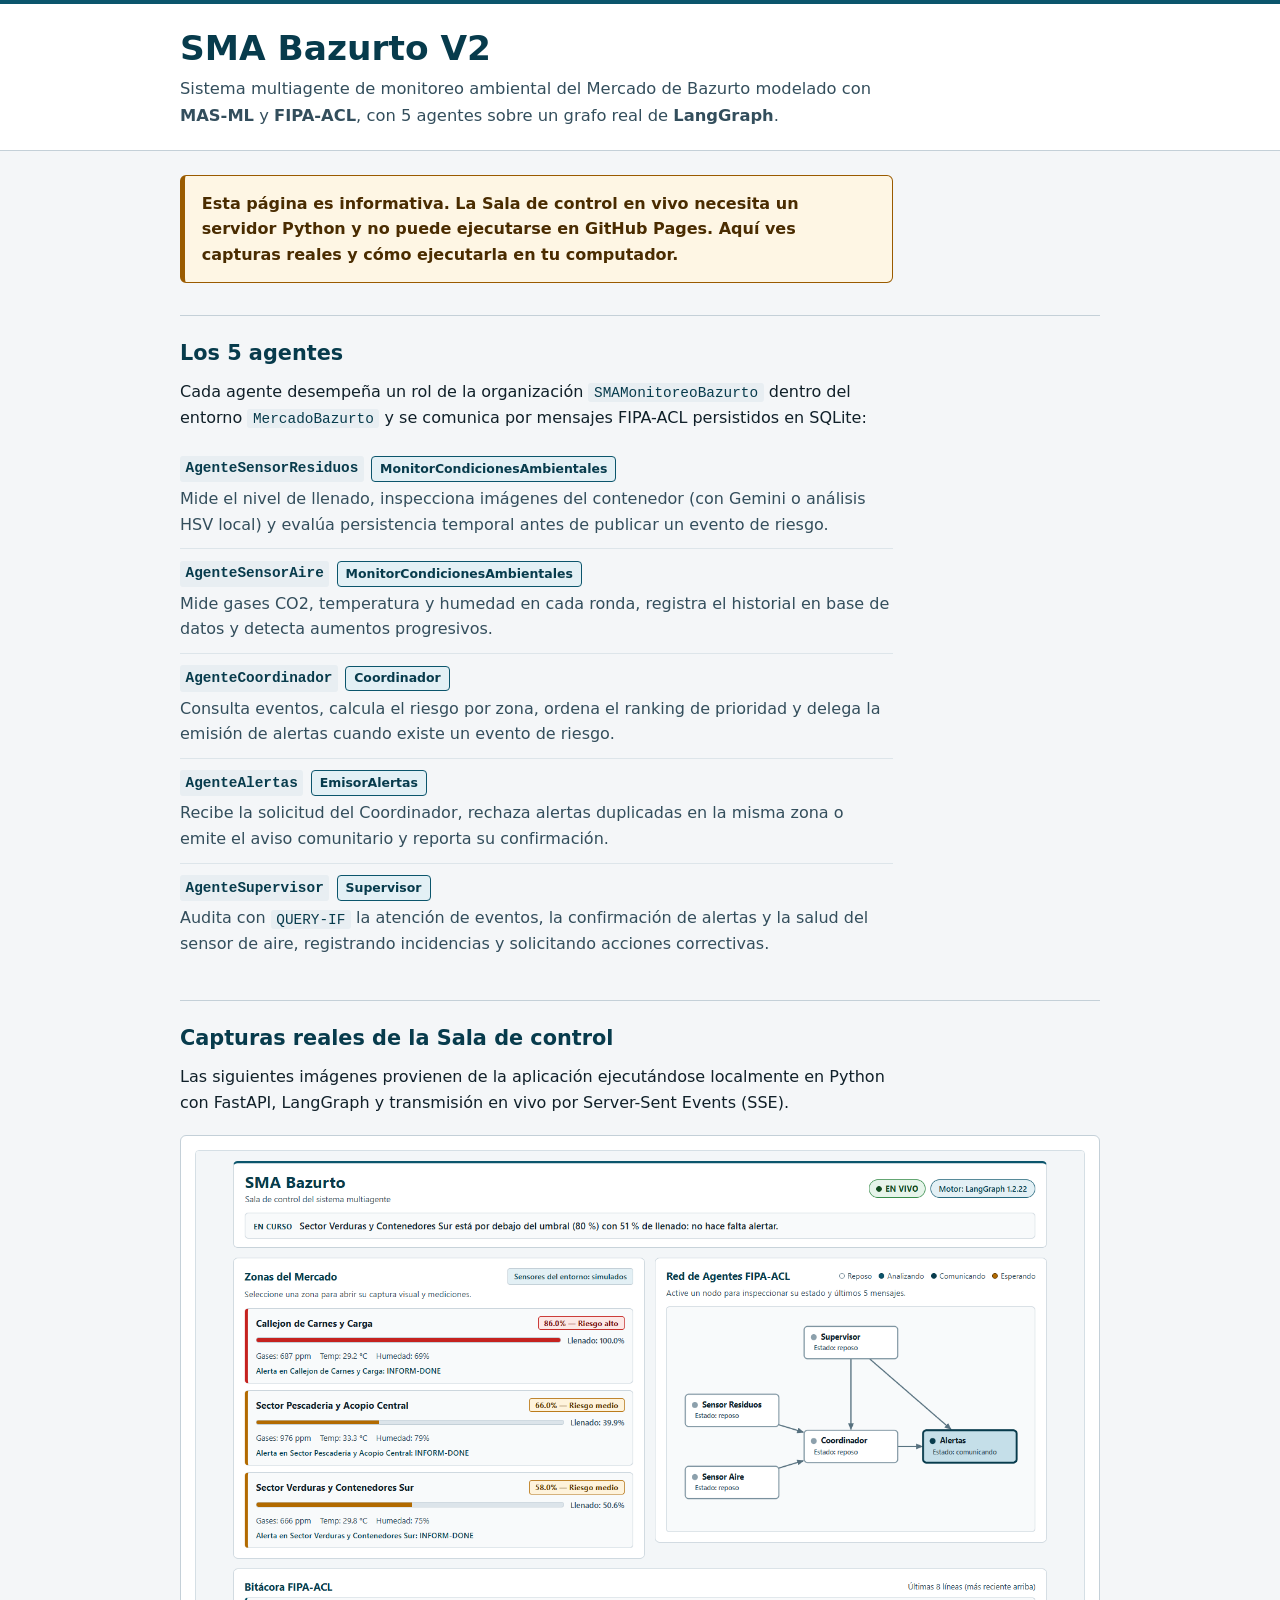
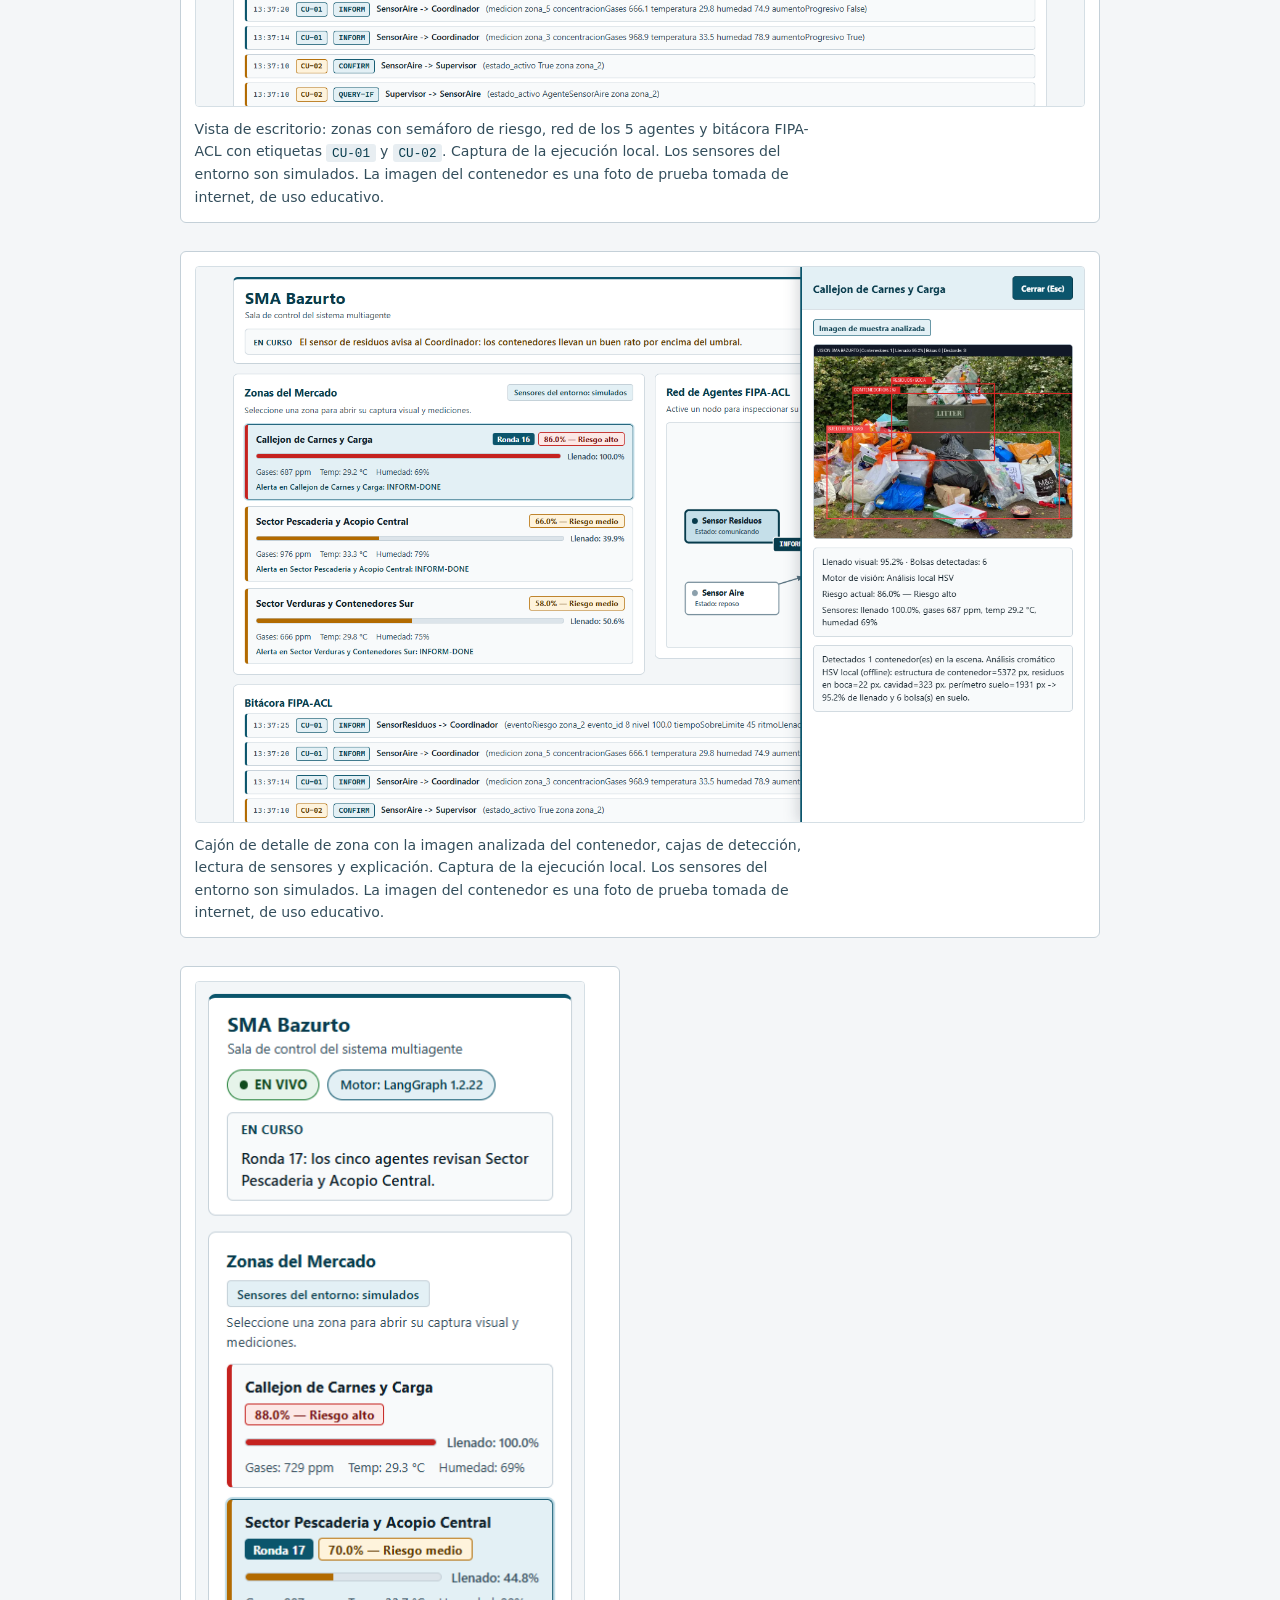
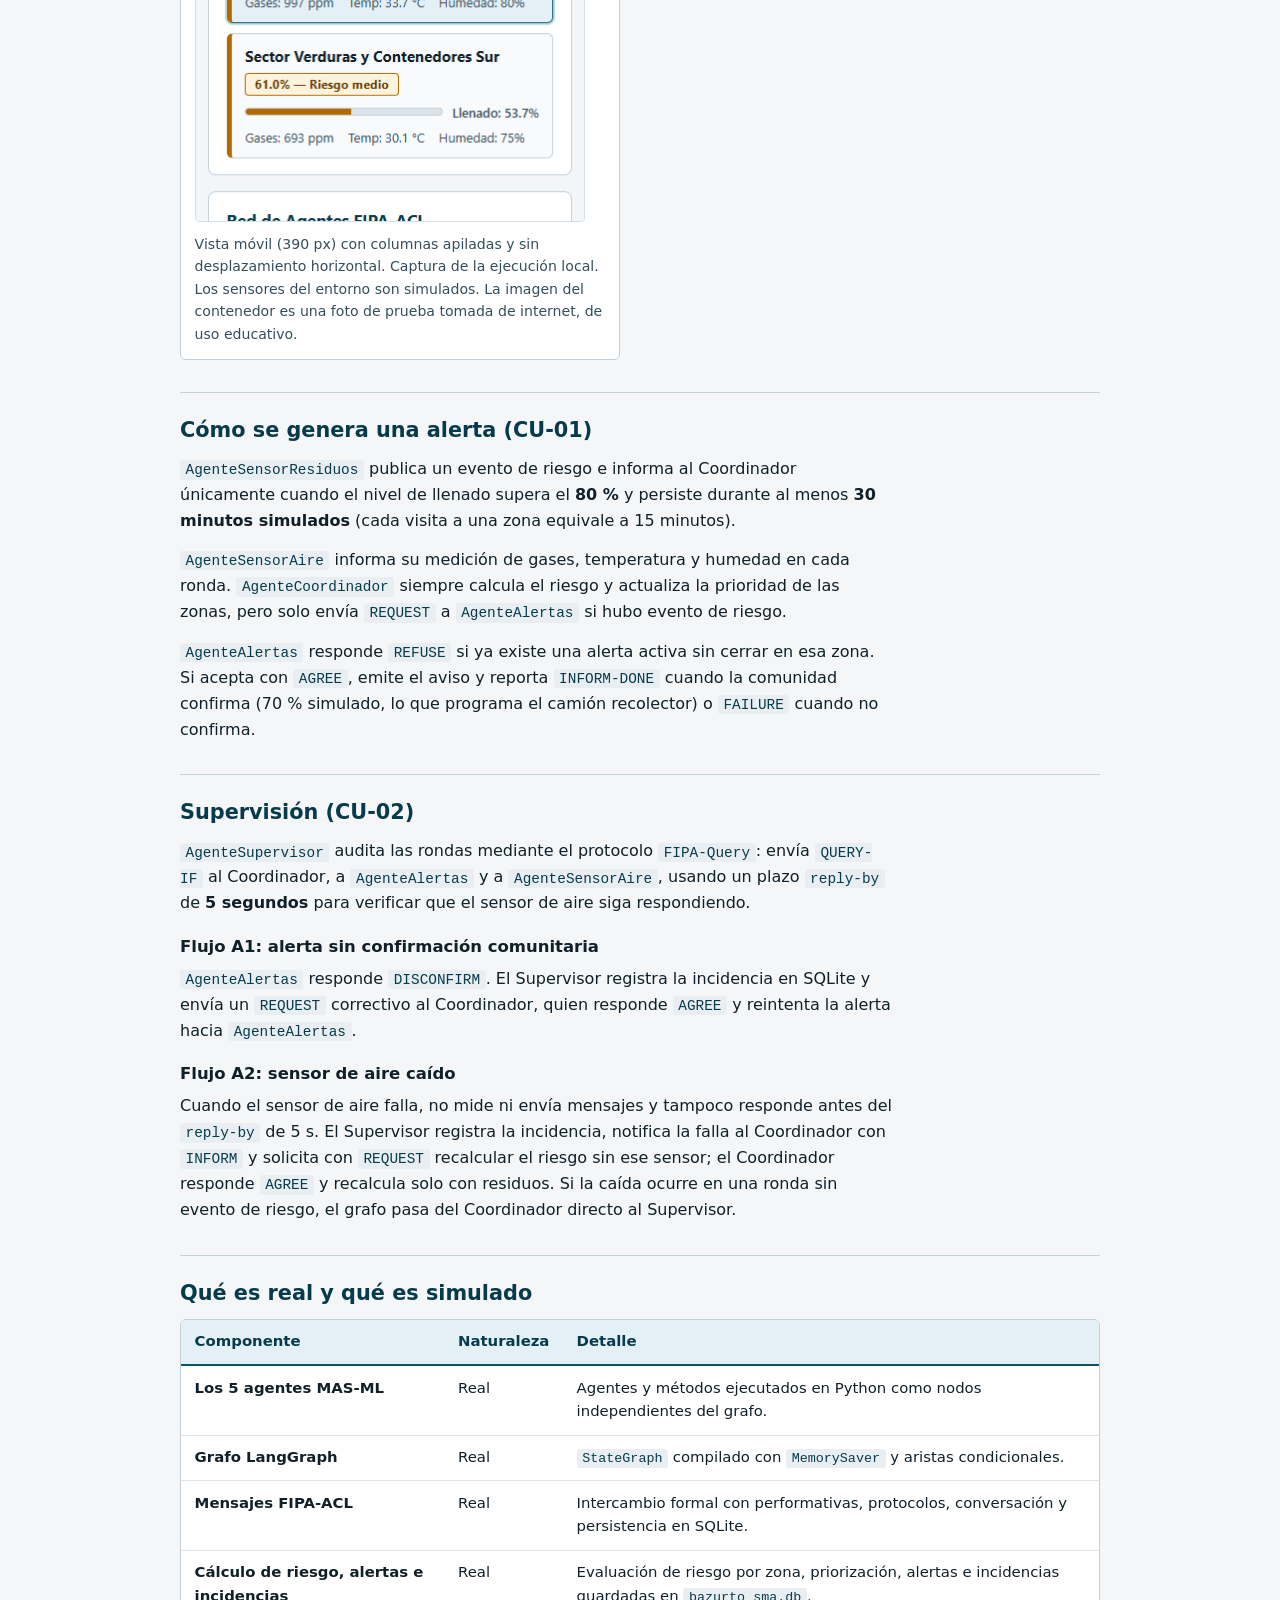
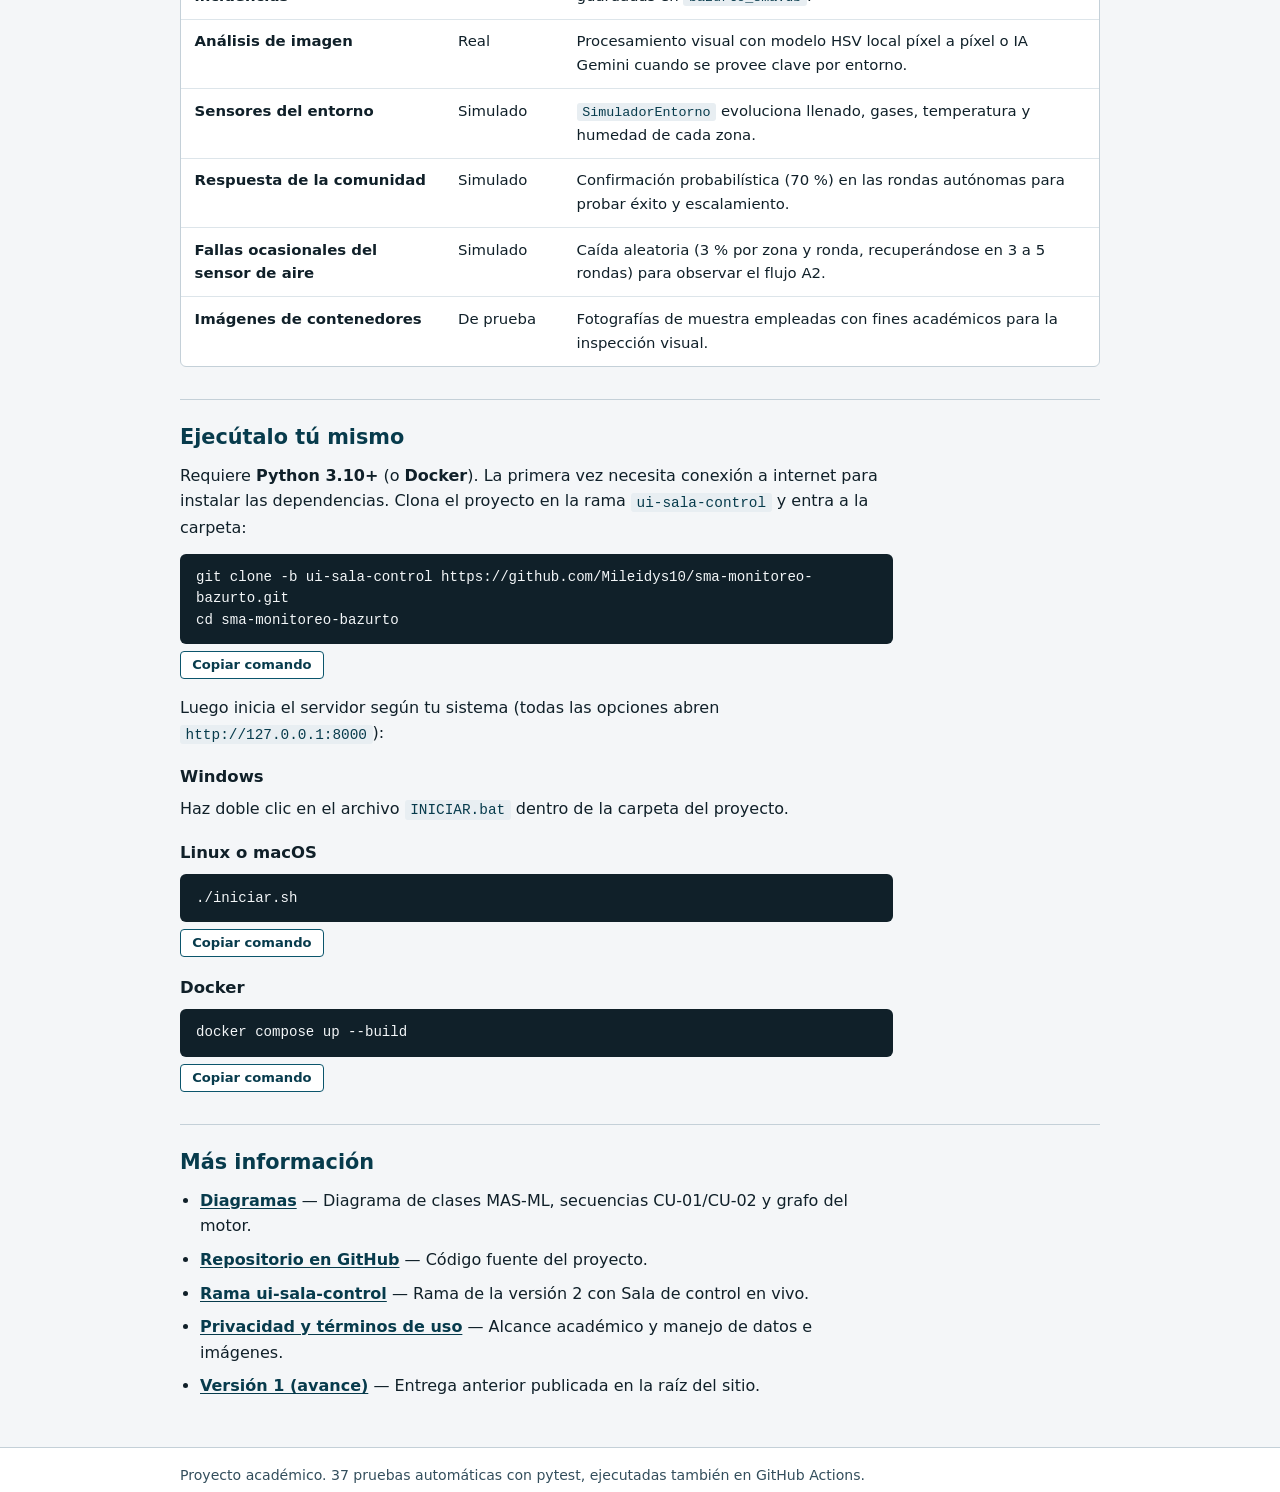
==== commit 9cf3bfea: "feat(pages): reemplazar /v2/ por una pagina estatica y honesta La vista previa anterior afirmaba que" ====
--- a/v2/index.html
+++ b/v2/index.html
@@ -1,3451 +1,280 @@
 <!DOCTYPE html>
 <html lang="es">
-
 <head>
-  <meta charset="utf-8" />
-  <meta name="viewport" content="width=device-width, initial-scale=1" />
-  <title>SMAMonitoreoBazurto — Consola Multiagente MAS-ML & FIPA-ACL</title>
-  <style>
-    :root {
-      --bg: #f3f5f3;
-      --surface: #ffffff;
-      --surface-alt: #f8faf8;
-      --ink: #111827;
-      --muted: #4b5563;
-      --border: #d1d5db;
-      --accent: #0f5132;
-      --accent-hover: #0a3622;
-      --accent-soft: #ecfdf5;
-      --warn: #b45309;
-      --warn-hover: #92400e;
-      --warn-soft: #fffbeb;
-      --danger: #991b1b;
-      --danger-hover: #7f1d1d;
-      --danger-soft: #fef2f2;
-      --info: #1e40af;
-      --code-bg: #18181b;
-      --code-ink: #e4e4e7;
-    }
-
-    * {
-      box-sizing: border-box;
-    }
-
-    body {
-      margin: 0;
-      font-family: system-ui, -apple-system, "Segoe UI", Roboto, sans-serif;
-      background: var(--bg);
-      color: var(--ink);
-      line-height: 1.5;
-    }
-
-    header {
-      background: var(--surface);
-      border-bottom: 3px solid var(--accent);
-      padding: 16px 24px;
-      display: flex;
-      justify-content: space-between;
-      align-items: center;
-      flex-wrap: wrap;
-      gap: 12px;
-    }
-
-    header h1 {
-      margin: 0;
-      font-size: 1.35rem;
-      color: var(--accent);
-    }
-
-    header p {
-      margin: 2px 0 0;
-      font-size: 0.9rem;
-      color: var(--muted);
-    }
-
-    .container {
-      max-width: 1360px;
-      margin: 20px auto;
-      padding: 0 20px 60px;
-    }
-
-    .grid-2 {
-      display: grid;
-      grid-template-columns: repeat(auto-fit, minmax(380px, 1fr));
-      gap: 20px;
-      margin-bottom: 20px;
-    }
-
-    .card {
-      background: var(--surface);
-      border: 1px solid var(--border);
-      border-radius: 8px;
-      padding: 18px 20px;
-      margin-bottom: 20px;
-    }
-
-    .card h2 {
-      margin: 0 0 12px;
-      font-size: 1.08rem;
-      border-bottom: 1px solid var(--border);
-      padding-bottom: 8px;
-      color: var(--ink);
-    }
-
-    details.guide {
-      background: var(--surface);
-      border: 1px solid var(--accent);
-      border-left: 5px solid var(--accent);
-      border-radius: 8px;
-      padding: 12px 18px;
-      margin-bottom: 20px;
-    }
-
-    details.guide summary {
-      cursor: pointer;
-      font-weight: 700;
-      color: var(--accent);
-      font-size: 0.98rem;
-    }
-
-    details.guide .guide-body {
-      margin-top: 10px;
-      font-size: 0.9rem;
-      color: var(--ink);
-      display: grid;
-      grid-template-columns: repeat(auto-fit, minmax(260px, 1fr));
-      gap: 14px;
-    }
-
-    .guide-box {
-      background: var(--surface-alt);
-      border: 1px solid var(--border);
-      border-radius: 6px;
-      padding: 10px 12px;
-    }
-
-    label {
-      display: block;
-      font-size: 0.85rem;
-      font-weight: 600;
-      margin-bottom: 4px;
-      color: var(--ink);
-    }
-
-    select,
-    input[type="number"] {
-      width: 100%;
-      padding: 8px 10px;
-      border: 1px solid var(--border);
-      border-radius: 6px;
-      font-size: 0.92rem;
-      margin-bottom: 10px;
-      background: #fff;
-      color: var(--ink);
-    }
-
-    .row-fields {
-      display: grid;
-      grid-template-columns: repeat(auto-fit, minmax(180px, 1fr));
-      gap: 10px;
-    }
-
-    .btn-group {
-      display: flex;
-      flex-wrap: wrap;
-      gap: 8px;
-      margin-top: 8px;
-    }
-
-    button {
-      cursor: pointer;
-      border: 1px solid transparent;
-      border-radius: 6px;
-      padding: 9px 14px;
-      font-size: 0.87rem;
-      font-weight: 600;
-      transition: background 0.15s, border-color 0.15s;
-    }
-
-    button:focus-visible,
-    input:focus-visible,
-    select:focus-visible,
-    summary:focus-visible {
-      outline: 3px solid #2563eb;
-      outline-offset: 2px;
-    }
-
-    .btn-primary {
-      background: var(--accent);
-      color: #fff;
-    }
-
-    .btn-primary:hover {
-      background: var(--accent-hover);
-    }
-
-    .btn-warn {
-      background: var(--warn);
-      color: #fff;
-    }
-
-    .btn-warn:hover {
-      background: var(--warn-hover);
-    }
-
-    .btn-danger {
-      background: var(--danger);
-      color: #fff;
-    }
-
-    .btn-danger:hover {
-      background: var(--danger-hover);
-    }
-
-    .btn-outline {
-      background: #fff;
-      color: var(--ink);
-      border-color: var(--border);
-    }
-
-    .btn-outline:hover {
-      background: #f3f4f6;
-    }
-
-    .badge {
-      display: inline-block;
-      padding: 2px 8px;
-      border-radius: 4px;
-      font-size: 0.78rem;
-      font-weight: 700;
-      font-family: ui-monospace, SFMono-Regular, monospace;
-    }
-
-    .b-acl {
-      background: #dbeafe;
-      color: #1e3a8a;
-    }
-
-    .b-met {
-      background: #e5e7eb;
-      color: #1f2937;
-    }
-
-    .b-err {
-      background: #fee2e2;
-      color: #7f1d1d;
-    }
-
-    .b-ok {
-      background: #d1fae5;
-      color: #065f46;
-    }
-
-    .b-warn {
-      background: #fef3c7;
-      color: #92400e;
-    }
-
-    /* Visión Artificial */
-    .vision-layout {
-      display: grid;
-      grid-template-columns: minmax(280px, 1fr) minmax(300px, 1.15fr);
-      gap: 20px;
-      align-items: start;
-    }
-
-    @media (max-width: 820px) {
-
-      .vision-layout,
-      .grid-2 {
-        grid-template-columns: 1fr;
-      }
-    }
-
-    .sample-grid {
-      display: grid;
-      grid-template-columns: repeat(auto-fit, minmax(128px, 1fr));
-      gap: 8px;
-      margin-bottom: 12px;
-    }
-
-    .assign-box {
-      background: var(--surface-alt);
-      border: 1px solid var(--border);
-      border-radius: 8px;
-      padding: 12px;
-      margin-bottom: 14px;
-    }
-
-    .assign-row {
-      display: grid;
-      grid-template-columns: repeat(auto-fit, minmax(210px, 1fr));
-      gap: 10px;
-      align-items: end;
-    }
-
-    .inline-form {
-      display: none;
-      margin-top: 10px;
-      padding: 10px;
-      background: #ffffff;
-      border: 1px dashed var(--accent);
-      border-radius: 6px;
-    }
-
-    .inline-form-grid {
-      display: grid;
-      grid-template-columns: repeat(auto-fit, minmax(160px, 1fr));
-      gap: 8px;
-      align-items: end;
-    }
-
-    .history-thumb {
-      width: 92px;
-      height: 60px;
-      object-fit: contain;
-      background: #111827;
-      border-radius: 4px;
-      border: 1px solid var(--border);
-      cursor: pointer;
-      display: block;
-    }
-
-    .coord-grid {
-      display: grid;
-      grid-template-columns: repeat(auto-fit, minmax(250px, 1fr));
-      gap: 12px;
-      margin: 12px 0;
-    }
-
-    .coord-card {
-      border: 1px solid var(--border);
-      border-radius: 8px;
-      padding: 12px;
-      background: var(--surface-alt);
-      display: flex;
-      flex-direction: column;
-      gap: 8px;
-    }
-
-    .coord-card.priority-1 {
-      border-color: var(--danger);
-      background: #fef2f2;
-    }
-
-    .coord-card img {
-      width: 100%;
-      height: 145px;
-      object-fit: contain;
-      background: #111827;
-      border-radius: 6px;
-      border: 1px solid var(--border);
-    }
-
-    .role-grid {
-      display: grid;
-      grid-template-columns: repeat(auto-fit, minmax(215px, 1fr));
-      gap: 10px;
-      margin-top: 12px;
-    }
-
-    .role-card {
-      border: 1px solid var(--border);
-      border-radius: 8px;
-      padding: 10px;
-      background: var(--surface-alt);
-      font-size: 0.84rem;
-    }
-
-    .sample-btn {
-      display: flex;
-      flex-direction: column;
-      align-items: stretch;
-      text-align: left;
-      padding: 6px;
-      background: var(--surface-alt);
-      border: 2px solid var(--border);
-      border-radius: 6px;
-      color: var(--ink);
-    }
-
-    .sample-btn.selected {
-      border-color: var(--accent);
-      background: var(--accent-soft);
-    }
-
-    .sample-btn img {
-      width: 100%;
-      height: 76px;
-      object-fit: cover;
-      border-radius: 4px;
-      margin-bottom: 6px;
-      border: 1px solid var(--border);
-    }
-
-    .sample-btn span {
-      font-size: 0.78rem;
-      font-weight: 700;
-      line-height: 1.25;
-    }
-
-    .vision-viewer {
-      background: var(--surface-alt);
-      border: 1px solid var(--border);
-      border-radius: 8px;
-      padding: 12px;
-      text-align: center;
-    }
-
-    .vision-viewer img,
-    .vision-viewer video {
-      max-width: 100%;
-      width: 100%;
-      max-height: 290px;
-      object-fit: contain;
-      border-radius: 6px;
-      border: 1px solid var(--border);
-      background: #111827;
-    }
-
-    .vision-metrics {
-      display: flex;
-      flex-wrap: wrap;
-      gap: 8px;
-      justify-content: center;
-      margin-top: 10px;
-    }
-
-    .webcam-box {
-      margin-top: 10px;
-      padding: 10px;
-      border: 1px dashed var(--accent);
-      border-radius: 6px;
-      background: var(--accent-soft);
-      display: none;
-    }
-
-    /* Panel de Comunidad */
-    .community-item {
-      border: 1px solid var(--border);
-      border-left: 5px solid var(--accent);
-      border-radius: 6px;
-      padding: 12px 14px;
-      margin-bottom: 10px;
-      background: var(--surface-alt);
-    }
-
-    .community-item.pending {
-      border-left-color: var(--warn);
-      background: var(--warn-soft);
-    }
-
-    .community-item.failed {
-      border-left-color: var(--danger);
-      background: var(--danger-soft);
-    }
-
-    .trace-list {
-      max-height: 420px;
-      overflow-y: auto;
-      border: 1px solid var(--border);
-      border-radius: 6px;
-      padding: 10px;
-      background: #fafafa;
-    }
-
-    .trace-item {
-      padding: 8px 10px;
-      border-bottom: 1px solid #e5e7eb;
-      font-size: 0.87rem;
-    }
-
-    .trace-item:last-child {
-      border-bottom: none;
-    }
-
-    pre {
-      background: var(--code-bg);
-      color: var(--code-ink);
-      padding: 10px 12px;
-      border-radius: 6px;
-      overflow-x: auto;
-      font-size: 0.8rem;
-      margin: 6px 0 0;
-    }
-
-    table {
-      width: 100%;
-      border-collapse: collapse;
-      font-size: 0.84rem;
-    }
-
-    th,
-    td {
-      text-align: left;
-      padding: 8px 10px;
-      border-bottom: 1px solid var(--border);
-      vertical-align: top;
-    }
-
-    th {
-      background: #f9fafb;
-      font-weight: 700;
-    }
-
-    .tabs {
-      display: flex;
-      gap: 6px;
-      margin-bottom: 10px;
-      flex-wrap: wrap;
-    }
-
-    .tab-btn {
-      background: #e5e7eb;
-      color: #111827;
-    }
-
-    .tab-btn.active {
-      background: var(--accent);
-      color: #fff;
-    }
-
-    .fw-grid-tabs {
-      display: flex;
-      flex-wrap: wrap;
-      gap: 8px;
-      margin: 10px 0 14px;
-    }
-
-    .fw-tab-btn {
-      background: #f3f4f6;
-      color: var(--ink);
-      border: 1px solid var(--border);
-      padding: 8px 12px;
-      border-radius: 6px;
-      font-size: 0.84rem;
-      font-weight: 700;
-    }
-
-    .fw-tab-btn.active {
-      background: var(--accent);
-      color: #fff;
-      border-color: var(--accent);
-    }
-
-    .fw-graph-flow {
-      display: flex;
-      flex-wrap: wrap;
-      align-items: center;
-      gap: 8px;
-      padding: 12px;
-      background: #f8fafc;
-      border: 1px solid var(--border);
-      border-radius: 8px;
-      margin: 10px 0;
-    }
-
-    .fw-node-pill {
-      background: #ffffff;
-      border: 1px solid #cbd5e1;
-      border-left: 4px solid var(--accent);
-      border-radius: 6px;
-      padding: 7px 10px;
-      font-size: 0.8rem;
-      min-width: 155px;
-    }
-
-    .fw-node-pill.supervisor {
-      border-left-color: var(--warn);
-    }
-
-    .fw-arrow {
-      font-weight: 800;
-      color: var(--muted);
-      font-size: 1rem;
-    }
-
-    .live-banner {
-      display: flex;
-      justify-content: space-between;
-      align-items: center;
-      flex-wrap: wrap;
-      gap: 10px;
-      padding: 10px 12px;
-      border-radius: 8px;
-      background: #eff6ff;
-      border: 1px solid #bfdbfe;
-      margin-bottom: 12px;
-      font-size: 0.86rem;
-    }
-
-    .live-agents-grid {
-      display: grid;
-      grid-template-columns: repeat(auto-fit, minmax(190px, 1fr));
-      gap: 10px;
-    }
-
-    .agent-live-card {
-      border: 1px solid var(--border);
-      border-top: 4px solid #9ca3af;
-      border-radius: 8px;
-      padding: 10px 12px;
-      background: var(--surface-alt);
-      transition: transform 0.18s ease, border-color 0.18s ease, background 0.18s ease, box-shadow 0.18s ease;
-    }
-
-    .agent-live-card.active {
-      border-color: #2563eb;
-      border-top-color: #2563eb;
-      background: #eff6ff;
-      box-shadow: 0 4px 12px rgba(37, 99, 235, 0.16);
-      transform: translateY(-2px);
-    }
-
-    .agent-live-card.done {
-      border-top-color: #0f766e;
-      background: #f0fdfa;
-    }
-
-    .pulse-dot {
-      display: inline-block;
-      width: 9px;
-      height: 9px;
-      border-radius: 50%;
-      background: #16a34a;
-      margin-right: 6px;
-      animation: smapulse 1.2s infinite;
-    }
-
-    @keyframes smapulse {
-      0% { opacity: 1; transform: scale(1); }
-      50% { opacity: 0.45; transform: scale(1.25); }
-      100% { opacity: 1; transform: scale(1); }
-    }
-
-    footer {
-      text-align: center;
-      font-size: 0.85rem;
-      color: var(--muted);
-      margin-top: 28px;
-    }
-  </style>
+  <meta charset="UTF-8">
+  <meta name="viewport" content="width=device-width, initial-scale=1.0">
+  <title>SMA Bazurto V2 - Sistema multiagente con LangGraph</title>
+  <link rel="stylesheet" href="./pagina.css">
+  <script src="./pagina.js" defer></script>
 </head>
-
 <body>
-  <header>
-    <div>
-      <h1>SMAMonitoreoBazurto V2 &mdash; Entrega Completa MAS-ML</h1>
-      <p>
-        Organización MAS-ML · Ontología: <code>AmbientalBazurto</code> ·
-        <span id="runtimeBadge" class="badge b-ok">Conectando motor...</span>
-        <span id="visionEngineBadge" class="badge b-acl">Visión Híbrida: HSV Local Offline (lista para Gemini 2.5
-          Flash)</span>
-      </p>
-    </div>
-    <div class="btn-group">
-      <button class="btn-outline" onclick="cargarEstado()">Actualizar Estado</button>
-      <button class="btn-danger" onclick="resetearBD()">Reiniciar BD</button>
+  <a href="#contenido-principal" class="saltar-contenido">Saltar al contenido</a>
+
+  <header class="cabecera">
+    <div class="envoltorio">
+      <h1>SMA Bazurto V2</h1>
+      <p class="subtitulo">
+        Sistema multiagente de monitoreo ambiental del Mercado de Bazurto modelado con
+        <strong>MAS-ML</strong> y <strong>FIPA-ACL</strong>, con 5 agentes sobre un grafo real de
+        <strong>LangGraph</strong>.
+      </p>
     </div>
   </header>
 
-  <main class="container">
-    <details class="guide" open>
-      <summary>Guía V2: IA Multimodal Híbrida (Gemini + Offline), Inspección Coordinada de 3 Cámaras y 4 Casos por Rol
-      </summary>
-      <div class="guide-body">
-        <div class="guide-box">
-          <strong>1. Visión Híbrida Real + Offline (<code>analizarImagenes()</code>):</strong><br />
-          Si ingresas tu <strong>Gemini API Key</strong> y tienes internet, <code>AgenteSensorResiduos</code> usa
-          <strong>Gemini 2.5 Flash (IA Multimodal Real)</strong> para interpretar la foto y explicar qué ve. Si estás
-          sin internet o sin clave en el <code>.zip</code>, conmuta al <strong>Motor Matemático HSV Local (100%
-            Offline)</strong>.
-        </div>
-        <div class="guide-box">
-          <strong>2. Orden del Coordinador sobre las 3 Cámaras:</strong><br />
-          Cada zona ya tiene una imagen asignada (o puedes subirle una foto tuya en Paso A/B). Al pulsar <em>"Ordenar
-            desde AgenteCoordinador"</em>, el Coordinador envía <code>ACL:QUERY-REF</code> a las cámaras, recibe los
-          <code>ACL:INFORM</code> y prioriza cuál zona va primero.
-        </div>
-        <div class="guide-box">
-          <strong>3. Macro Casos y Desglose de los 4 Roles (<code>&laquo;role&raquo;</code>):</strong><br />
-          Además de <code>CU-01</code> y <code>CU-02</code> globales, la sección 3 te permite ejecutar de forma
-          independiente los <strong>4 Casos de Uso por Rol</strong> (<code>MonitorCondicionesAmbientales</code>,
-          <code>Coordinador</code>, <code>EmisorAlertas</code> y <code>Supervisor</code>).
-        </div>
-      </div>
-    </details>
-
-    <!-- Módulo 0: Monitor Autónomo en Tiempo Real de los 5 Agentes -->
-    <section class="card" aria-labelledby="live-agents-title">
-      <div style="display:flex;justify-content:space-between;align-items:center;flex-wrap:wrap;gap:10px;margin-bottom:8px;">
-        <h2 id="live-agents-title" style="margin:0;border:none;padding:0;">
-          <span class="pulse-dot" id="livePulseDot"></span>0. Actividad Autónoma en Tiempo Real &mdash; Los 5 Agentes Trabajando Solos
-        </h2>
-        <div class="btn-group" style="margin:0;">
-          <button type="button" class="btn-outline" id="btnToggleAutopilot" onclick="togglePilotoAutomatico()">Pausar Piloto Automático</button>
-          <button type="button" class="btn-primary" onclick="ejecutarCicloAutonomoCompleto(true)">Ejecutar Ronda Autónoma Ahora</button>
-        </div>
-      </div>
-      <div class="live-banner">
-        <span id="liveAutoStatusBanner"><strong>Piloto Automático Activo:</strong> Coordinando las 3 cámaras y el grafo de 5 agentes sin intervención humana...</span>
-        <span id="liveCycleBadge" class="badge b-ok">Ronda #0 · Automático</span>
-      </div>
-      <div class="live-agents-grid">
-        <div class="agent-live-card" id="card_AgenteSensorResiduos">
-          <div style="display:flex;justify-content:space-between;align-items:center;gap:4px;">
-            <strong style="font-size:0.86rem;">AgenteSensorResiduos</strong>
-            <span class="badge b-met" id="st_AgenteSensorResiduos">EN ESPERA</span>
-          </div>
-          <small style="display:block;color:var(--muted);margin:3px 0;">Rol: <code>MonitorCondicionesAmbientales</code></small>
-          <div style="font-size:0.79rem;margin-top:4px;" id="act_AgenteSensorResiduos">Listo para analizar cámaras y contenedores.</div>
-          <small style="display:block;color:#1e3a8a;margin-top:4px;font-family:monospace;" id="acl_AgenteSensorResiduos">-</small>
-        </div>
-        <div class="agent-live-card" id="card_AgenteSensorAire">
-          <div style="display:flex;justify-content:space-between;align-items:center;gap:4px;">
-            <strong style="font-size:0.86rem;">AgenteSensorAire</strong>
-            <span class="badge b-met" id="st_AgenteSensorAire">EN ESPERA</span>
-          </div>
-          <small style="display:block;color:var(--muted);margin:3px 0;">Rol: <code>MonitorCondicionesAmbientales</code></small>
-          <div style="font-size:0.79rem;margin-top:4px;" id="act_AgenteSensorAire">Listo para medir CO2, temperatura y humedad.</div>
-          <small style="display:block;color:#1e3a8a;margin-top:4px;font-family:monospace;" id="acl_AgenteSensorAire">-</small>
-        </div>
-        <div class="agent-live-card" id="card_AgenteCoordinador">
-          <div style="display:flex;justify-content:space-between;align-items:center;gap:4px;">
-            <strong style="font-size:0.86rem;">AgenteCoordinador</strong>
-            <span class="badge b-met" id="st_AgenteCoordinador">EN ESPERA</span>
-          </div>
-          <small style="display:block;color:var(--muted);margin:3px 0;">Rol: <code>Coordinador</code></small>
-          <div style="font-size:0.79rem;margin-top:4px;" id="act_AgenteCoordinador">Listo para calcular riesgo y priorizar zonas.</div>
-          <small style="display:block;color:#1e3a8a;margin-top:4px;font-family:monospace;" id="acl_AgenteCoordinador">-</small>
-        </div>
-        <div class="agent-live-card" id="card_AgenteAlertas">
-          <div style="display:flex;justify-content:space-between;align-items:center;gap:4px;">
-            <strong style="font-size:0.86rem;">AgenteAlertas</strong>
-            <span class="badge b-met" id="st_AgenteAlertas">EN ESPERA</span>
-          </div>
-          <small style="display:block;color:var(--muted);margin:3px 0;">Rol: <code>EmisorAlertas</code></small>
-          <div style="font-size:0.79rem;margin-top:4px;" id="act_AgenteAlertas">Listo para emitir aviso a la comunidad.</div>
-          <small style="display:block;color:#1e3a8a;margin-top:4px;font-family:monospace;" id="acl_AgenteAlertas">-</small>
-        </div>
-        <div class="agent-live-card" id="card_AgenteSupervisor">
-          <div style="display:flex;justify-content:space-between;align-items:center;gap:4px;">
-            <strong style="font-size:0.86rem;">AgenteSupervisor</strong>
-            <span class="badge b-met" id="st_AgenteSupervisor">EN ESPERA</span>
-          </div>
-          <small style="display:block;color:var(--muted);margin:3px 0;">Rol: <code>Supervisor</code></small>
-          <div style="font-size:0.79rem;margin-top:4px;" id="act_AgenteSupervisor">Listo para auditar agentes e incidencias.</div>
-          <small style="display:block;color:#1e3a8a;margin-top:4px;font-family:monospace;" id="acl_AgenteSupervisor">-</small>
-        </div>
-      </div>
-    </section>
-
-    <!-- Módulo 1: Cámara y Visión Artificial -->
-    <section class="card" aria-labelledby="vision-title">
-      <h2 id="vision-title">1. Cámara y Visión Artificial Híbrida &mdash;
-        <code>AgenteSensorResiduos.analizarImagenes()</code></h2>
-
-      <div class="assign-box">
-        <span style="display:block; font-size:0.86rem; font-weight:700; color:var(--accent); margin-bottom:8px;">
-          Paso A: Selecciona (o crea) la Zona y Contenedor a los que pertenece la imagen · Motor IA Opcional
-        </span>
-        <div class="assign-row">
-          <div>
-            <label for="visionZonaSelect">Zona del Mercado</label>
-            <select id="visionZonaSelect" onchange="alCambiarZonaDesdeVision()"></select>
-          </div>
-          <div>
-            <label for="visionContenedorSelect">Contenedor asignado a la imagen</label>
-            <select id="visionContenedorSelect"></select>
-          </div>
-          <div>
-            <label for="inputGeminiKey">Gemini API Key (opcional: activa IA real con internet)</label>
-            <div style="display:flex; gap:6px;">
-              <input type="password" id="inputGeminiKey" placeholder="Vacío = Motor HSV 100% Offline"
-                oninput="actualizarEstadoGeminiKey()" />
-              <button type="button" class="btn-outline" style="white-space:nowrap;" onclick="limpiarGeminiKey()">Usar
-                Offline</button>
-            </div>
-          </div>
-          <div class="btn-group" style="margin-top:0;">
-            <button type="button" class="btn-outline" onclick="toggleFormZona()">+ Nueva Zona</button>
-            <button type="button" class="btn-outline" onclick="toggleFormContenedor()">+ Nuevo Contenedor</button>
-          </div>
-        </div>
-
-        <div id="formNuevaZona" class="inline-form">
-          <strong style="display:block; font-size:0.83rem; margin-bottom:6px;">Agregar nueva zona a
-            <code>MercadoBazurto</code>:</strong>
-          <div class="inline-form-grid">
-            <div>
-              <label for="inputNuevaZonaId">ID corto (opcional, ej: zona_6)</label>
-              <input type="text" id="inputNuevaZonaId" placeholder="zona_6" />
-            </div>
-            <div>
-              <label for="inputNuevaZonaNombre">Nombre descriptivo de la zona *</label>
-              <input type="text" id="inputNuevaZonaNombre" placeholder="Sector Frutas y Plátanos" />
-            </div>
-            <div>
-              <button type="button" class="btn-primary" onclick="crearNuevaZona()">Guardar Zona</button>
-            </div>
-          </div>
-        </div>
-
-        <div id="formNuevoContenedor" class="inline-form">
-          <strong style="display:block; font-size:0.83rem; margin-bottom:6px;">Agregar nuevo contenedor a la zona
-            seleccionada:</strong>
-          <div class="inline-form-grid">
-            <div>
-              <label for="inputNuevoContCodigo">Código del contenedor *</label>
-              <input type="text" id="inputNuevoContCodigo" placeholder="CONT-Z3-03 (Entrada Sur)" />
-            </div>
-            <div>
-              <label for="inputNuevoContTipo">Tipo / capacidad</label>
-              <input type="text" id="inputNuevoContTipo" value="Contenedor Municipal 1100L" />
-            </div>
-            <div>
-              <button type="button" class="btn-primary" onclick="crearNuevoContenedor()">Guardar Contenedor</button>
-            </div>
-          </div>
-        </div>
-      </div>
-
-      <div class="vision-layout">
-        <div>
-          <span style="display:block; font-size:0.86rem; font-weight:600; color:var(--muted); margin-bottom:8px;">Paso
-            B: Elige una de las 3 escenas sintéticas base (o sube/captura tus propias fotografías reales):</span>
-          <div id="sampleGrid" class="sample-grid"></div>
-
-          <div class="btn-group">
-            <label for="fileUpload" class="btn-outline"
-              style="margin:0; cursor:pointer; display:inline-block; padding:9px 14px; border:1px solid var(--border); border-radius:6px; font-weight:600; font-size:0.87rem;">
-              Subir Foto desde mi PC
-            </label>
-            <input type="file" id="fileUpload" accept="image/*" style="display:none;"
-              onchange="manejarArchivoSubido(event)" />
-            <button type="button" class="btn-outline" onclick="abrirWebcam()">Usar Webcam de mi PC</button>
-            <button type="button" class="btn-primary" onclick="analizarImagenActual()">Analizar Imagen en Cámara y
-              Sincronizar Entorno</button>
-          </div>
-
-          <div id="webcamBox" class="webcam-box">
-            <video id="webcamVideo" autoplay playsinline
-              style="max-width:100%; max-height:200px; border-radius:6px; background:#000;"></video>
-            <div class="btn-group">
-              <button type="button" class="btn-primary" onclick="capturarDesdeWebcam()">Capturar Foto de Webcam y
-                Analizar</button>
-              <button type="button" class="btn-outline" onclick="cerrarWebcam()">Cerrar Webcam</button>
-            </div>
-            <canvas id="webcamCanvas" style="display:none;"></canvas>
-          </div>
-          <p id="visionHint" style="font-size:0.84rem; color:var(--muted); margin:10px 0 0;">
-            Escena seleccionada lista para <code>analizarImagenes()</code>: <code>contenedor_critico.png</code>
-          </p>
-        </div>
-
-        <div class="vision-viewer">
-          <img id="visionPreviewImg" src="static/samples/contenedor_critico.png"
-            alt="Vista previa del contenedor analizado por AgenteSensorResiduos con recuadros de detección" />
-          <div id="visionAlertBox"
-            style="display:none; width:100%; padding:10px 12px; border-radius:8px; background:#fef2f2; border:1px solid #ef4444; color:#991b1b; font-size:0.85rem; line-height:1.4;">
-          </div>
-          <div id="visionMetrics" class="vision-metrics">
-            <span class="badge b-met">Analizando imagen...</span>
-          </div>
-        </div>
-      </div>
-    </section>
-
-    <!-- Módulo 1B: Orden del Coordinador sobre las Cámaras de Todas las Zonas -->
-    <section class="card" aria-labelledby="coord-cam-title">
-      <div
-        style="display:flex; justify-content:space-between; align-items:center; flex-wrap:wrap; gap:10px; margin-bottom:8px;">
-        <h2 id="coord-cam-title" style="margin:0; border:none; padding:0;">1B. Orden del Coordinador: Revisar Cámaras de
-          Todas las Zonas (<code>consultarEventos()</code> &rarr; <code>analizarImagenes()</code>)</h2>
-        <button type="button" class="btn-primary" onclick="ejecutarInspeccionCoordinada()">
-          Ordenar desde AgenteCoordinador: Revisar Cámaras y Priorizar
-        </button>
-      </div>
-      <p style="margin:0 0 10px; font-size:0.88rem; color:var(--muted);">
-        Cada zona ya tiene una cámara con una imagen asignada (puedes cambiar cuál imagen tiene aquí mismo o subirle una
-        foto propia en el Módulo 1). Al pulsar el botón, <code>AgenteCoordinador</code> envía <code>ACL:QUERY-REF</code>
-        a cada sensor, <code>AgenteSensorResiduos</code> analiza la foto, responde <code>ACL:INFORM</code> y el
-        Coordinador prioriza las zonas.
-      </p>
-      <div id="coordZonesGrid" class="coord-grid"></div>
-      <div id="coordInspectionOutput" style="margin-top:14px;"></div>
-    </section>
-
-    <!-- Módulo 1C: Historial de Imágenes Analizadas -->
-    <section class="card" aria-labelledby="history-title">
-      <div
-        style="display:flex; justify-content:space-between; align-items:center; flex-wrap:wrap; gap:10px; margin-bottom:10px;">
-        <h2 id="history-title" style="margin:0; border:none; padding:0;">1C. Historial de Imágenes Analizadas por Zona y
-          Contenedor</h2>
-        <div style="display:flex; align-items:center; gap:8px; flex-wrap:wrap;">
-          <label for="historyFilterZona" style="margin:0;">Filtrar zona:</label>
-          <select id="historyFilterZona" onchange="renderizarHistorialVision()"
-            style="width:auto; min-width:190px; padding:6px 10px;">
-            <option value="">Todas las zonas</option>
-          </select>
-          <span id="historyCountBadge" class="badge b-acl">0 imágenes</span>
-        </div>
-      </div>
-      <div id="visionHistoryList" class="trace-list" style="max-height:360px;"></div>
-    </section>
-
-    <!-- Módulo 1D: Frameworks Multiagente Recomendados por el Profesor -->
-    <section class="card" aria-labelledby="fw-title">
-      <div
-        style="display:flex; justify-content:space-between; align-items:center; flex-wrap:wrap; gap:10px; margin-bottom:8px;">
-        <h2 id="fw-title" style="margin:0; border:none; padding:0;">1D. Orquestador de Frameworks Multiagente (Profesor:
-          LangGraph &middot; CrewAI &middot; MAF &middot; Google ADK &middot; JADE &middot; AutoGen &middot; Agent SDK)</h2>
-        <span id="fwEngineStatusBadge" class="badge b-ok">StateGraph + Checkpointer Persistente</span>
-      </div>
-      <p style="margin:0 0 10px; font-size:0.88rem; color:var(--muted);">
-        Selecciona cualquiera de los <strong>7 frameworks multiagente</strong> recomendados para superar las
-        limitaciones de <code>n8n</code> (sin estado persistente). Al ejecutar el grafo, <code>BazurtoStateGraphRunner</code>
-        recorre los <strong>5 nodos reales</strong> (<code>AgenteSensorResiduos</code> &rarr; <code>AgenteSensorAire</code>
-        &rarr; <code>AgenteCoordinador</code> &rarr; <code>AgenteAlertas</code> &rarr; nodo condicional
-        <code>AgenteSupervisor</code>), guarda el checkpoint con <code>thread_id</code> en SQLite y muestra la
-        implementación exacta en el framework seleccionado.
-      </p>
-
-      <div id="fwSelectorTabs" class="fw-grid-tabs"></div>
-
-      <div class="assign-box" style="margin-bottom:12px;">
-        <div class="assign-row">
-          <div>
-            <label for="fwZonaSelect">Zona para ejecutar el Grafo Multiagente</label>
-            <select id="fwZonaSelect"></select>
-          </div>
-          <div>
-            <label for="fwComunidadSelect">Escenario de Confirmación Comunitaria</label>
-            <select id="fwComunidadSelect">
-              <option value="true">Comunidad Confirma (INFORM-DONE + Auditoría CONFIRM)</option>
-              <option value="false">Comunidad NO Responde (FAILURE &rarr; Arista Condicional a AgenteSupervisor)</option>
-            </select>
-          </div>
-          <div>
-            <button type="button" class="btn-primary" style="width:100%;" onclick="ejecutarOrquestacionFramework()">
-              Ejecutar Grafo Multiagente (StateGraph + Checkpointer)
-            </button>
-          </div>
-        </div>
-      </div>
-
-      <div id="fwSpecBox" style="margin-bottom:12px;"></div>
-      <div id="fwExecutionOutput"></div>
-    </section>
-
-    <!-- Módulo 2: Entorno y Casos de Uso -->
-    <div class="grid-2">
-      <section class="card" aria-labelledby="env-title">
-        <h2 id="env-title">2. Entorno: <code>MercadoBazurto</code> (&laquo;environment&raquo;)</h2>
-        <label for="zonaSelect">Zona monitoreada (sincronizada con Módulo 1)</label>
-        <select id="zonaSelect" onchange="alCambiarZonaDesdeEntorno()">
-          <option value="zona_3">zona_3 — Sector Pescadería y Acopio Central</option>
-          <option value="zona_5">zona_5 — Sector Verduras y Contenedores Sur</option>
-          <option value="zona_2">zona_2 — Callejón de Carnes y Carga</option>
-        </select>
-
-        <div class="row-fields">
-          <div>
-            <label for="inResiduos">nivelLlenadoContenedores (%)</label>
-            <input type="number" id="inResiduos" min="0" max="100" step="0.1" value="92" />
-          </div>
-          <div>
-            <label for="inGases">concentracionGases (CO2 ppm)</label>
-            <input type="number" id="inGases" min="200" max="3000" step="10" value="850" />
-          </div>
-          <div>
-            <label for="inTemp">temperatura (&deg;C)</label>
-            <input type="number" id="inTemp" min="10" max="55" step="0.5" value="32" />
-          </div>
-          <div>
-            <label for="inHum">humedad (%)</label>
-            <input type="number" id="inHum" min="0" max="100" step="1" value="78" />
-          </div>
-        </div>
-        <div class="btn-group">
-          <button class="btn-outline" onclick="guardarEntorno()">Guardar Valores en Entorno</button>
-        </div>
-      </section>
-
-      <section class="card" aria-labelledby="uc-title">
-        <h2 id="uc-title">3. Ejecución de Casos de Uso (2 Macro + 4 por Rol MAS-ML)</h2>
-
-        <p style="margin:0 0 6px;font-size:0.9rem;"><strong>Macro CU-01: Monitoreo, Priorización de Riesgo y Emisión de
-            Alerta</strong></p>
-        <div class="btn-group" style="margin-bottom:14px;">
-          <button class="btn-primary" onclick="ejecutarCU1Interactivo()">Ejecutar CU-01 y Enviar al Panel de
-            Comunidad</button>
-          <button class="btn-outline" onclick="ejecutarCU1(false, true)">CU-01 Rápido Éxito (INFORM-DONE)</button>
-          <button class="btn-danger" onclick="ejecutarCU1(true, true)">CU-01 Alerta Duplicada (REFUSE)</button>
-        </div>
-
-        <p style="margin:0 0 6px;font-size:0.9rem;"><strong>Macro CU-02: Supervisión Continua, Auditoría y
-            Escalamiento</strong></p>
-        <div class="btn-group" style="margin-bottom:14px;">
-          <button class="btn-primary" onclick="ejecutarCU2(false, false)">CU-02 Auditoría OK (CONFIRM)</button>
-          <button class="btn-warn" onclick="ejecutarCU2(true, false)">CU-02 Sin Confirmación (DISCONFIRM +
-            Escalar)</button>
-          <button class="btn-danger" onclick="ejecutarCU2(false, true)">CU-02 Timeout Sensor (INFORM Fallo +
-            Recalcular)</button>
-        </div>
-
-        <hr style="border:none; border-top:1px solid var(--border); margin:12px 0;" />
-        <p style="margin:0 0 6px;font-size:0.9rem;"><strong>Desglose Completo por Rol (<code>&laquo;role&raquo;</code> —
-            4 Casos de Uso de Entrega Final):</strong></p>
-        <div class="role-grid">
-          <div class="role-card">
-            <strong>CU-ROL-01 · <code>MonitorCondicionesAmbientales</code></strong>
-            <p style="margin:4px 0 8px;color:var(--muted);"><code>AgenteSensorResiduos</code> +
-              <code>AgenteSensorAire</code> leen <code>MercadoBazurto</code> y publican evento.</p>
-            <button type="button" class="btn-outline" style="width:100%;"
-              onclick="ejecutarCasoUsoRol('CU-ROL-01')">Ejecutar CU-ROL-01</button>
-          </div>
-          <div class="role-card">
-            <strong>CU-ROL-02 · <code>Coordinador</code></strong>
-            <p style="margin:4px 0 8px;color:var(--muted);"><code>AgenteCoordinador</code> manda revisar las 3 cámaras
-              (<code>QUERY-REF</code>), prioriza zonas y delega.</p>
-            <button type="button" class="btn-primary" style="width:100%;"
-              onclick="ejecutarCasoUsoRol('CU-ROL-02')">Ejecutar CU-ROL-02</button>
-          </div>
-          <div class="role-card">
-            <strong>CU-ROL-03 · <code>EmisorAlertas</code></strong>
-            <p style="margin:4px 0 8px;color:var(--muted);"><code>AgenteAlertas</code> emite aviso a comunidad y genera
-              reporte <code>INFORM-DONE</code> o <code>FAILURE</code>.</p>
-            <button type="button" class="btn-outline" style="width:100%;"
-              onclick="ejecutarCasoUsoRol('CU-ROL-03')">Ejecutar CU-ROL-03</button>
-          </div>
-          <div class="role-card">
-            <strong>CU-ROL-04 · <code>Supervisor</code></strong>
-            <p style="margin:4px 0 8px;color:var(--muted);"><code>AgenteSupervisor</code> audita los 3 roles
-              controlados, registra incidencias y solicita acciones.</p>
-            <button type="button" class="btn-warn" style="width:100%;"
-              onclick="ejecutarCasoUsoRol('CU-ROL-04')">Ejecutar CU-ROL-04</button>
-          </div>
-        </div>
-      </section>
-    </div>
-
-    <!-- Módulo 3: Panel Interactivo de Comunidad / Líder de Zona -->
-    <section class="card" aria-labelledby="comm-title">
-      <h2 id="comm-title">4. Panel de Comunidad / Líder de Zona &mdash; Recepción de Avisos (<code>EmisorAlertas</code>)
-      </h2>
-      <p style="margin:0 0 12px; font-size:0.88rem; color:var(--muted);">
-        Simula el dispositivo del líder comunitario o junta de comerciantes del Mercado de Bazurto. Cuando llega un
-        aviso desde <code>AgenteAlertas.emitirAviso()</code>, decide en vivo si confirmas recepción (<code>ACK</code>) o
-        si simulas ausencia de respuesta para activar la auditoría de <code>AgenteSupervisor</code>.
-      </p>
-      <div id="communityInbox"></div>
-    </section>
-
-    <!-- Módulo 4: Traza en Vivo y Mensajes ACL -->
-    <div class="grid-2">
-      <section class="card" aria-labelledby="trace-title">
-        <h2 id="trace-title">5. Traza de Ejecución en Vivo (Métodos y Mensajes ACL)</h2>
-        <div id="traceSummary" style="margin-bottom:10px;font-size:0.9rem;color:var(--muted);">
-          Ejecuta una acción de cámara, CU-01, respuesta comunitaria o CU-02 para visualizar la traza exacta paso a
-          paso.
-        </div>
-        <div id="traceContainer" class="trace-list"></div>
-      </section>
-
-      <section class="card" aria-labelledby="acl-title">
-        <h2 id="acl-title">6. Últimos Mensajes FIPA-ACL Persistidos</h2>
-        <div class="tabs">
-          <button class="tab-btn active" id="btnSexpr" onclick="cambiarFormatoACL('sexpr')">Formato S-expression
-            (LISP)</button>
-          <button class="tab-btn" id="btnJson" onclick="cambiarFormatoACL('json')">Formato JSON</button>
-        </div>
-        <div id="aclList" class="trace-list"></div>
-      </section>
-    </div>
-
-    <!-- Módulo 5: Estado Persistido SQLite / Local -->
-    <section class="card" aria-labelledby="persist-title">
-      <h2 id="persist-title">7. Estado Persistido de los Agentes (Solución al límite de n8n)</h2>
-      <div class="grid-2">
-        <div>
-          <h3 style="font-size:0.95rem;margin:0 0 8px;">AgenteSensorResiduos &mdash; <code>estadoInterno</code> + Visión
-          </h3>
-          <table>
-            <thead>
-              <tr>
-                <th>Zona</th>
-                <th>Nivel</th>
-                <th>tiempoSobreLimite</th>
-                <th>ritmoLlenado</th>
-                <th>Estado Visual</th>
-                <th>Bolsas Suelo</th>
-              </tr>
-            </thead>
-            <tbody id="tblResiduos"></tbody>
-          </table>
-        </div>
-        <div>
-          <h3 style="font-size:0.95rem;margin:0 0 8px;">AgenteSensorAire &mdash; <code>historialMediciones</code></h3>
-          <table>
-            <thead>
-              <tr>
-                <th>ID</th>
-                <th>Zona</th>
-                <th>Gases (ppm)</th>
-                <th>Temp (&deg;C)</th>
-                <th>Hum (%)</th>
-              </tr>
-            </thead>
-            <tbody id="tblAire"></tbody>
-          </table>
-        </div>
-      </div>
-
-      <div class="grid-2" style="margin-top:16px;">
-        <div>
-          <h3 style="font-size:0.95rem;margin:0 0 8px;">AgenteAlertas &mdash; Reportes Emitidos</h3>
-          <table>
-            <thead>
-              <tr>
-                <th>ID</th>
-                <th>Zona</th>
-                <th>Nivel</th>
-                <th>Estado</th>
-                <th>Reporte</th>
-              </tr>
-            </thead>
-            <tbody id="tblAlertas"></tbody>
-          </table>
-        </div>
-        <div>
-          <h3 style="font-size:0.95rem;margin:0 0 8px;">AgenteSupervisor &mdash; Incidencias y Acciones</h3>
-          <table>
-            <thead>
-              <tr>
-                <th>ID</th>
-                <th>Agente</th>
-                <th>Zona</th>
-                <th>Descripción</th>
-                <th>Acción Correctiva</th>
-              </tr>
-            </thead>
-            <tbody id="tblIncidencias"></tbody>
-          </table>
-        </div>
-      </div>
-    </section>
-
-    <footer id="pageFooter">
-      SMAMonitoreoBazurto · MAS-ML &amp; FIPA-ACL ·
-      <a href="privacy" id="lnkPrivacy" onclick="return abrirLegalFallback(event, 'Privacidad')">Política de
-        Privacidad</a> ·
-      <a href="terms" id="lnkTerms" onclick="return abrirLegalFallback(event, 'Términos')">Términos de Uso</a> ·
-      <a href="docs" id="lnkDocs" target="_blank">Swagger API</a>
-    </footer>
-  </main>
-
-  <script>
-    const MUESTRAS_CATALOG = [
-      {
-        filename: "contenedor_limpio.png",
-        url: "static/samples/contenedor_limpio.png",
-        titulo: "Sintética 1: Contenedor Limpio (<15%)",
-        descripcion: "Contenedor verde estable con baja ocupación y perímetro despejado."
-      },
-      {
-        filename: "contenedor_medio.png",
-        url: "static/samples/contenedor_medio.png",
-        titulo: "Sintética 2: Nivel Medio (~50%)",
-        descripcion: "Contenedor verde a mitad de capacidad sin desbordamiento externo."
-      },
-      {
-        filename: "contenedor_critico.png",
-        url: "static/samples/contenedor_critico.png",
-        titulo: "Sintética 3: Crítico Desbordado (~98%)",
-        descripcion: "Contenedor rebasado con bolsas acumuladas en el suelo perimetral."
-      }
-    ];
-
-    let estadoCache = null;
-    let formatoACL = "sexpr";
-    let presetSeleccionado = "contenedor_critico.png";
-    let imagenBase64Seleccionada = null;
-    let webcamStream = null;
-    let useLocalFallback = false;
-    let frameworkSeleccionado = "langgraph";
-    let pilotoAutomaticoActivo = true;
-    let autoRondaNum = 0;
-    let autoCicloEnCurso = false;
-    let animTimerHandles = [];
-    const AGENTES_SMA = [
-      "AgenteSensorResiduos",
-      "AgenteSensorAire",
-      "AgenteCoordinador",
-      "AgenteAlertas",
-      "AgenteSupervisor"
-    ];
-
-    const FRAMEWORKS_CATALOG_LOCAL = [
-      {
-        id: "langgraph",
-        nombre: "LangGraph",
-        creador: "LangChain Inc.",
-        lenguaje: "Python",
-        paradigma: "Grafo de Estados Cíclico (StateGraph) con Checkpointer persistente",
-        resuelve_persistencia: "Reemplaza la falta de memoria de n8n mediante BazurtoAgentState + SqliteSaver/MemorySaver: conserva tiempoSobreLimite, historialMediciones y conversation_id entre nodos.",
-        mapeo_agentes: "Cada agente MAS-ML es un nodo (nodo_sensor_residuos, nodo_sensor_aire, nodo_coordinador, nodo_alertas, nodo_supervisor) unido por aristas condicionales.",
-        codigo_implementacion: `from langgraph.graph import StateGraph, START, END\nfrom langgraph.checkpoint.memory import MemorySaver\n\nbuilder = StateGraph(BazurtoAgentState)\nbuilder.add_node("nodo_sensor_residuos", agente_sensor_residuos_node)\nbuilder.add_node("nodo_sensor_aire", agente_sensor_aire_node)\nbuilder.add_node("nodo_coordinador", agente_coordinador_node)\nbuilder.add_node("nodo_alertas", agente_alertas_node)\nbuilder.add_node("nodo_supervisor", agente_supervisor_node)\nbuilder.add_edge(START, "nodo_sensor_residuos")\nbuilder.add_conditional_edges("nodo_alertas", decidir_ruta_supervision, {"supervisor": "nodo_supervisor", "fin": END})\nsma_graph = builder.compile(checkpointer=MemorySaver())`
-      },
-      {
-        id: "crewai",
-        nombre: "CrewAI",
-        creador: "CrewAI Inc.",
-        lenguaje: "Python",
-        paradigma: "Equipos Multiagente por Roles (Agent + Task + Crew Jerárquico)",
-        resuelve_persistencia: "Usa memory=True y almacenamiento SQLite por entidad para recordar mediciones previas y priorizaciones entre ejecuciones.",
-        mapeo_agentes: "Mapeo directo con los <<role>> MAS-ML: MonitorCondicionesAmbientales, Coordinador (manager_agent), EmisorAlertas y Supervisor.",
-        codigo_implementacion: `from crewai import Agent, Task, Crew, Process\n\ncoordinador = Agent(role="Coordinador", goal="calcularRiesgo() y priorizarZonas()", allow_delegation=True)\ncrew_bazurto = Crew(agents=[residuos, aire, alertas, supervisor], tasks=[t1, t2, t3, t4], process=Process.hierarchical, manager_agent=coordinador, memory=True)`
-      },
-      {
-        id: "microsoft_maf",
-        nombre: "MAF (Microsoft Agent Framework)",
-        creador: "Microsoft",
-        lenguaje: "Python / C# (.NET)",
-        paradigma: "Orquestación Enterprise con ChatCompletionAgent + AgentGroupChat + Plugins",
-        resuelve_persistencia: "Centraliza el historial de conversación (ChatHistory) y estado en hilos persistentes (AgentThread).",
-        mapeo_agentes: "Cada agente encapsula sus métodos MAS-ML como Plugins tipados dentro de AgentGroupChat.",
-        codigo_implementacion: `from semantic_kernel.agents import ChatCompletionAgent, AgentGroupChat\n\nchat_bazurto = AgentGroupChat(\n    agents=[agente_residuos, agente_aire, agente_coord, agente_alertas, agente_sup],\n    termination_strategy=SupervisorAuditTermination(),\n)`
-      },
-      {
-        id: "google_adk",
-        nombre: "Google ADK (Agent Development Kit)",
-        creador: "Google",
-        lenguaje: "Python",
-        paradigma: "Jerarquía Composable (LlmAgent, ParallelAgent, SequentialAgent) con Gemini 2.5 Flash",
-        resuelve_persistencia: "Integra DatabaseSessionService y ToolContext.state persistente para conservar estadoInterno y alertas entre turnos.",
-        mapeo_agentes: "ParallelAgent (Residuos + Aire) entrega el estado al SequentialAgent (Coordinador -> Alertas -> Supervisor).",
-        codigo_implementacion: `from google.adk.agents import LlmAgent, ParallelAgent, SequentialAgent\n\nmonitores = ParallelAgent(name="MonitorCondicionesAmbientales", sub_agents=[sensor_residuos, sensor_aire])\nsma_adk_root = SequentialAgent(name="SMAMonitoreoBazurto", sub_agents=[monitores, coordinador, alertas, supervisor])`
-      },
-      {
-        id: "jade",
-        nombre: "JADE (Java Agent Development Framework)",
-        creador: "TILAB / Telecom Italia (Estándar FIPA)",
-        lenguaje: "Java / Python ACL Bridge",
-        paradigma: "Plataforma FIPA Nativa (ACLMessage + CyclicBehaviour + DF)",
-        resuelve_persistencia: "Los agentes viven continuamente en un Container JADE con atributos persistidos en SQLite y mensajería ACLMessage oficial.",
-        mapeo_agentes: "Implementación FIPA-ACL estándar con performativas QUERY-REF, INFORM, REQUEST, AGREE, REFUSE, INFORM-DONE, FAILURE, QUERY-IF y CONFIRM.",
-        codigo_implementacion: `public class AgenteCoordinador extends Agent {\n  protected void setup() {\n    addBehaviour(new CyclicBehaviour(this) {\n      public void action() {\n        ACLMessage msg = receive();\n        if (msg != null && msg.getPerformative() == ACLMessage.INFORM) { /* delegarAlerta() */ }\n      }\n    });\n  }\n}`
-      },
-      {
-        id: "autogen",
-        nombre: "AutoGen",
-        creador: "Microsoft Research / AG2",
-        lenguaje: "Python",
-        paradigma: "Conversación Multiagente Event-Driven (AssistantAgent + GroupChatManager)",
-        resuelve_persistencia: "Mantiene historial compartido entre turnos del GroupChat y persiste estado de herramientas en SQLite.",
-        mapeo_agentes: "Los 5 agentes conversan en un GroupChat moderado por AgenteCoordinador y auditado por AgenteSupervisor.",
-        codigo_implementacion: `from autogen import AssistantAgent, GroupChat, GroupChatManager\n\ngroup_chat = GroupChat(agents=[sensor_residuos, sensor_aire, coordinador, alertas, supervisor], messages=[], max_round=12)\nmanager = GroupChatManager(groupchat=group_chat)`
-      },
-      {
-        id: "agent_sdk",
-        nombre: "Agent SDK (OpenAI Agents SDK)",
-        creador: "OpenAI",
-        lenguaje: "Python / TypeScript",
-        paradigma: "Agentes Ligeros con Handoffs Explícitos y @function_tool",
-        resuelve_persistencia: "Usa SQLiteSession en Runner.run(..., session=...) para recordar estado previo de sensores y alertas.",
-        mapeo_agentes: "Cada agente expone sus métodos como @function_tool y usa handoff() para transferir Monitores -> Coordinador -> Alertas -> Supervisor.",
-        codigo_implementacion: `from agents import Agent, Runner, SQLiteSession, handoff\n\nsession = SQLiteSession("bazurto_zona_3", "bazurto_sma.db")\nresult = Runner.run_sync(monitor, "Ejecutar monitoreo y priorización", session=session)`
-      }
-    ];
-
-    const LOCAL_STORAGE_ID = "bazurto_sma_v2_cloud_v1";
-
-    function getGeminiKey() {
-      const el = document.getElementById("inputGeminiKey");
-      const val = (el ? el.value : "").trim();
-      if (val) return val;
-      try {
-        return (localStorage.getItem("bazurto_v2_gemini_key") || "").trim();
-      } catch (e) {
-        return "";
-      }
-    }
-
-    function actualizarEstadoGeminiKey() {
-      const el = document.getElementById("inputGeminiKey");
-      const val = (el ? el.value : "").trim();
-      try {
-        if (val) localStorage.setItem("bazurto_v2_gemini_key", val);
-        else localStorage.removeItem("bazurto_v2_gemini_key");
-      } catch (e) { }
-      const badge = document.getElementById("visionEngineBadge");
-      if (badge) {
-        if (val) {
-          badge.className = "badge b-ok";
-          badge.textContent = "Visión Híbrida: Gemini 2.5 Flash Activo (con respaldo HSV Offline)";
-        } else {
-          badge.className = "badge b-acl";
-          badge.textContent = "Visión Híbrida: Motor HSV Local Offline (sin clave Gemini)";
-        }
-      }
-    }
-
-    function limpiarGeminiKey() {
-      const el = document.getElementById("inputGeminiKey");
-      if (el) el.value = "";
-      actualizarEstadoGeminiKey();
-    }
-
-    function createInitialLocalDb() {
-      const now = new Date().toISOString();
-      return {
-        organizacion: {
-          nombre: "SMAMonitoreoBazurto",
-          objetivo: "ReducirRiesgoAmbientalBazurto",
-          politica: "PriorizacionCoordinada",
-          parametros: {
-            nivel_residuos_critico: 80.0,
-            tiempo_persistencia_min: 30,
-            gases_co2_critico: 700.0,
-            riesgo_alerta_umbral: 0.65
-          }
-        },
-        muestras_vision: MUESTRAS_CATALOG,
-        entorno_zonas: [
-          { zona_id: "zona_3", nombre: "Sector Pescaderia y Acopio Central", nivel_llenado_contenedores: 92.0, concentracion_gases: 850.0, temperatura: 32.0, humedad: 78.0, sensor_aire_activo: 1, comunidad_confirma: 1, updated_at: now },
-          { zona_id: "zona_5", nombre: "Sector Verduras y Contenedores Sur", nivel_llenado_contenedores: 68.0, concentracion_gases: 540.0, temperatura: 30.5, humedad: 74.0, sensor_aire_activo: 1, comunidad_confirma: 1, updated_at: now },
-          { zona_id: "zona_2", nombre: "Callejon de Carnes y Carga", nivel_llenado_contenedores: 45.0, concentracion_gases: 410.0, temperatura: 29.0, humedad: 70.0, sensor_aire_activo: 1, comunidad_confirma: 1, updated_at: now }
-        ],
-        contenedores: [
-          { contenedor_id: "cont_z3_01", zona_id: "zona_3", codigo: "CONT-Z3-01 (Pescadería Norte)", tipo: "Contenedor Verde 1100L", nivel_llenado: 98.0, estado_visual: "desbordamiento_detectado", bolsas_suelo: 4, ultima_imagen: "contenedor_critico.png", imagen_custom_base64: null, updated_at: now },
-          { contenedor_id: "cont_z3_02", zona_id: "zona_3", codigo: "CONT-Z3-02 (Muelle Central)", tipo: "Contenedor Negro 1100L", nivel_llenado: 94.0, estado_visual: "desbordamiento_detectado", bolsas_suelo: 3, ultima_imagen: "contenedor_critico.png", imagen_custom_base64: null, updated_at: now },
-          { contenedor_id: "cont_z5_01", zona_id: "zona_5", codigo: "CONT-Z5-01 (Verduras Sur)", tipo: "Contenedor Gris 1100L", nivel_llenado: 65.2, estado_visual: "contenedor_estable", bolsas_suelo: 0, ultima_imagen: "contenedor_medio.png", imagen_custom_base64: null, updated_at: now },
-          { contenedor_id: "cont_z2_01", zona_id: "zona_2", codigo: "CONT-Z2-01 (Callejón Carnes)", tipo: "Contenedor Verde 1100L", nivel_llenado: 16.9, estado_visual: "contenedor_estable", bolsas_suelo: 0, ultima_imagen: "contenedor_limpio.png", imagen_custom_base64: null, updated_at: now }
-        ],
-        historial_vision: [],
-        estado_interno_residuos: [
-          { zona_id: "zona_3", nivel: 82.0, tiempo_sobre_limite: 30, ritmo_llenado: 8.0, ciclos_consecutivos: 2, estado_visual: "desbordamiento_detectado", bolsas_suelo: 4, updated_at: now }
-        ],
-        historial_mediciones_aire: [
-          { id: 2, zona_id: "zona_3", concentracion_gases: 720.0, temperatura: 31.0, humedad: 75.0, timestamp: now },
-          { id: 1, zona_id: "zona_3", concentracion_gases: 610.0, temperatura: 30.0, humedad: 72.0, timestamp: now }
-        ],
-        eventos_riesgo: [],
-        alertas: [],
-        incidencias: [],
-        mensajes_acl: []
-      };
-    }
-
-    function loadLocalDb() {
-      try {
-        const raw = localStorage.getItem(LOCAL_STORAGE_ID);
-        if (raw) {
-          const parsed = JSON.parse(raw);
-          if (!Array.isArray(parsed.contenedores) || parsed.contenedores.length === 0) {
-            parsed.contenedores = createInitialLocalDb().contenedores;
-          }
-          if (!Array.isArray(parsed.historial_vision)) {
-            parsed.historial_vision = [];
-          }
-          parsed.muestras_vision = MUESTRAS_CATALOG;
-          return parsed;
-        }
-      } catch (e) { }
-      const init = createInitialLocalDb();
-      saveLocalDb(init);
-      return init;
-    }
-
-    function saveLocalDb(db) {
-      try {
-        localStorage.setItem(LOCAL_STORAGE_ID, JSON.stringify(db));
-      } catch (err) {
-        if (Array.isArray(db.historial_vision) && db.historial_vision.length > 5) {
-          db.historial_vision = db.historial_vision.slice(0, 5);
-          try {
-            localStorage.setItem(LOCAL_STORAGE_ID, JSON.stringify(db));
-          } catch (e2) { }
-        }
-      }
-    }
-
-    function buildAclSexpr(performative, sender, receiver, contentObj, protocol, convId, replyWith = null, inReplyTo = null, replyBy = null) {
-      const contentStr = "(" + Object.entries(contentObj).map(([k, v]) => `${k}: ${v}`).join(", ") + ")";
-      const lines = [
-        `(${performative}`,
-        `  :sender ${sender}`,
-        `  :receiver ${receiver}`,
-        `  :content "${contentStr}"`,
-        `  :language fipa-sl`,
-        `  :ontology AmbientalBazurto`,
-        `  :protocol ${protocol}`,
-        `  :conversation-id ${convId}`
-      ];
-      if (replyWith) lines.push(`  :reply-with ${replyWith}`);
-      if (inReplyTo) lines.push(`  :in-reply-to ${inReplyTo}`);
-      if (replyBy) lines.push(`  :reply-by ${replyBy}`);
-      lines.push(")");
-      return lines.join("\n");
-    }
-
-    function pushAcl(db, trace, params) {
-      const sexpr = buildAclSexpr(
-        params.performative, params.sender, params.receiver, params.content,
-        params.protocol, params.conversation_id, params.reply_with, params.in_reply_to, params.reply_by
-      );
-      const nextId = (db.mensajes_acl[0]?.id || 0) + 1;
-      const contentJsonObj = {
-        performative: params.performative,
-        sender: params.sender,
-        receiver: params.receiver,
-        content: params.content,
-        language: "fipa-sl",
-        ontology: "AmbientalBazurto",
-        protocol: params.protocol,
-        "conversation-id": params.conversation_id
-      };
-      if (params.reply_with) contentJsonObj["reply-with"] = params.reply_with;
-      if (params.in_reply_to) contentJsonObj["in-reply-to"] = params.in_reply_to;
-      if (params.reply_by) contentJsonObj["reply-by"] = params.reply_by;
-
-      db.mensajes_acl.unshift({
-        id: nextId,
-        caso_uso: params.caso_uso,
-        conversation_id: params.conversation_id,
-        performative: params.performative,
-        sender: params.sender,
-        receiver: params.receiver,
-        acl_sexpr: sexpr,
-        content_json: JSON.stringify(contentJsonObj),
-        protocol: params.protocol,
-        metodo_origen: params.metodo_origen,
-        timestamp: new Date().toISOString()
-      });
-      trace.push({
-        tipo: "ACL",
-        performative: params.performative,
-        sender: params.sender,
-        receiver: params.receiver,
-        metodo_origen: params.metodo_origen,
-        protocol: params.protocol,
-        content: params.content,
-        sexpr
-      });
-    }
-
-    function pixelIsWaste(r, g, b, bg) {
-      const luma = 0.299 * r + 0.587 * g + 0.114 * b;
-      const sat = Math.max(r, g, b) - Math.min(r, g, b);
-      const dist = Math.hypot(r - bg[0], g - bg[1], b - bg[2]);
-      return (luma < 145 && dist > 38) || (sat > 38 && dist > 32) || (dist > 68);
-    }
-
-    function rgbToHsvDeg(r, g, b) {
-      const rn = r / 255, gn = g / 255, bn = b / 255;
-      const maxc = Math.max(rn, gn, bn), minc = Math.min(rn, gn, bn);
-      const v = maxc;
-      if (minc === maxc) return [0, 0, v];
-      const diff = maxc - minc;
-      const s = diff / maxc;
-      const rc = (maxc - rn) / diff, gc = (maxc - gn) / diff, bc = (maxc - bn) / diff;
-      let h = 0;
-      if (rn === maxc) h = bc - gc;
-      else if (gn === maxc) h = 2 + rc - bc;
-      else h = 4 + gc - rc;
-      h = ((h / 6) % 1 + 1) % 1;
-      return [h * 360, s, v];
-    }
-
-    function drawLabeledBox(ctx, boxNorm, aw, ah, color, label) {
-      const [bx1, by1, bx2, by2] = boxNorm;
-      const x1 = Math.round(bx1 * aw), y1 = Math.round(by1 * ah);
-      const x2 = Math.round(bx2 * aw), y2 = Math.round(by2 * ah);
-      ctx.strokeStyle = color;
-      ctx.lineWidth = 3;
-      ctx.strokeRect(x1, y1, x2 - x1, y2 - y1);
-      if (label) {
-        ctx.font = "bold 11px monospace";
-        const tagW = Math.min(Math.max(label.length * 7 + 12, 86), Math.max(aw - x1 - 4, 86));
-        const tagY1 = Math.max(29, y1 - 17);
-        ctx.fillStyle = color;
-        ctx.fillRect(x1, tagY1, Math.min(tagW, aw - x1 - 1), 16);
-        ctx.fillStyle = "#ffffff";
-        ctx.fillText(label, x1 + 4, tagY1 + 12);
-      }
-    }
-
-    function isSyntheticSceneCanvas(img) {
-      if (img.naturalWidth !== 480 || img.naturalHeight !== 320) return false;
-      const tc = document.createElement("canvas");
-      tc.width = 480; tc.height = 320;
-      const tctx = tc.getContext("2d");
-      tctx.drawImage(img, 0, 0, 480, 320);
-      const td = tctx.getImageData(0, 0, 480, 320).data;
-      let matches = 0;
-      for (let x = 10; x < 45; x += 5) {
-        for (let y = 4; y < 16; y += 4) {
-          const i = (y * 480 + x) * 4;
-          if (Math.abs(td[i] - 224) <= 2 && Math.abs(td[i + 1] - 229) <= 2 && Math.abs(td[i + 2] - 232) <= 2) {
-            matches++;
-          }
-        }
-      }
-      return matches >= 18;
-    }
-
-    async function analizarConGeminiNavegador(img, fuenteNombre, apiKey, telemetriaLocal) {
-      if (!apiKey) return null;
-      try {
-        let aw = img.naturalWidth || 480, ah = img.naturalHeight || 320;
-        if (aw > 640) { ah = Math.round(ah * (640 / aw)); aw = 640; }
-        else if (ah > 520) { aw = Math.round(aw * (520 / ah)); ah = 520; }
-        const sc = document.createElement("canvas");
-        sc.width = aw; sc.height = ah;
-        const sctx = sc.getContext("2d");
-        sctx.drawImage(img, 0, 0, aw, ah);
-        const b64 = sc.toDataURL("image/jpeg", 0.86).split(",")[1];
-        const prompt = "Eres AgenteSensorResiduos del sistema multiagente SMAMonitoreoBazurto. Analiza esta imagen y responde SOLO JSON valido con las llaves: contenedor_detectado (bool), contenedores_en_imagen (int >= 0), nivel_llenado_visual (number 0..100), bolsas_en_suelo (int >= 0), desbordamiento (bool), confianza (number 0..1), explicacion_ia (string en espanol), cajas (array de hasta 6 {etiqueta, box_2d:[ymin,xmin,ymax,xmax]} en escala 0..1000).";
-        const resp = await fetch(`https://generativelanguage.googleapis.com/v1beta/models/gemini-2.5-flash:generateContent?key=${encodeURIComponent(apiKey)}`, {
-          method: "POST",
-          headers: { "Content-Type": "application/json" },
-          body: JSON.stringify({
-            contents: [{ parts: [{ text: prompt }, { inline_data: { mime_type: "image/jpeg", data: b64 } }] }],
-            generationConfig: { temperature: 0.1, responseMimeType: "application/json" }
-          })
-        });
-        if (!resp.ok) return null;
-        const raw = await resp.json();
-        let txt = raw.candidates?.[0]?.content?.parts?.[0]?.text || "";
-        txt = txt.trim().replace(/^```json\s*/i, "").replace(/^```/i, "").replace(/```$/i, "").trim();
-        const parsed = JSON.parse(txt);
-        const detectado = Boolean(parsed.contenedor_detectado ?? true);
-        const contenedoresEnImagen = !detectado ? 0 : Math.max(parseInt(parsed.contenedores_en_imagen || 1, 10), 1);
-        const nivel = detectado ? Math.round(Math.min(Math.max(Number(parsed.nivel_llenado_visual || 0), 0), 100) * 10) / 10 : 0.0;
-        const bolsas = detectado ? Math.max(parseInt(parsed.bolsas_en_suelo || 0, 10), 0) : 0;
-        const desborde = detectado && (Boolean(parsed.desbordamiento) || nivel >= 80.0 || bolsas >= 2);
-        const estado = !detectado ? "sin_contenedor_detectado" : (desborde ? "desbordamiento_detectado" : "contenedor_estable");
-        const conf = Math.round(Math.min(Math.max(Number(parsed.confianza || 0.92), 0.5), 0.99) * 100) / 100;
-
-        for (const item of (parsed.cajas || []).slice(0, 6)) {
-          if (Array.isArray(item.box_2d) && item.box_2d.length === 4) {
-            const [ymin, xmin, ymax, xmax] = item.box_2d.map(v => Math.min(Math.max(Number(v) / 1000.0, 0), 1));
-            if (xmax > xmin && ymax > ymin) {
-              const col = (!detectado || desborde) ? "#dc2626" : (nivel >= 55 ? "#d97706" : "#16a34a");
-              drawLabeledBox(sctx, [xmin, ymin, xmax, ymax], aw, ah, col, String(item.etiqueta || "IA").slice(0, 26));
-            }
-          }
-        }
-        sctx.fillStyle = detectado ? "#1e3a8a" : "#7f1d1d";
-        sctx.fillRect(0, 0, aw, 28);
-        sctx.fillStyle = "#ffffff";
-        sctx.font = "bold 11px monospace";
-        sctx.fillText(detectado ? `VISION IA GEMINI 2.5 | Contenedores: ${contenedoresEnImagen} | Llenado: ${nivel}% | Bolsas: ${bolsas}` : "VISION IA GEMINI 2.5 | SIN CONTENEDOR", 8, 18);
-
-        const thumbC = document.createElement("canvas");
-        const tw = Math.min(aw, 380), th = Math.round(ah * (tw / aw));
-        thumbC.width = tw; thumbC.height = th;
-        thumbC.getContext("2d").drawImage(sc, 0, 0, tw, th);
-
-        return {
-          contenedor_detectado: detectado,
-          contenedores_en_imagen: contenedoresEnImagen,
-          nivel_llenado_visual: nivel,
-          desbordamiento: desborde,
-          estado_visual: estado,
-          bolsas_en_suelo: bolsas,
-          confianza: conf,
-          fuente_imagen: fuenteNombre,
-          motor_vision: "Gemini 2.5 Flash (IA Multimodal Real)",
-          explicacion_ia: String(parsed.explicacion_ia || "Análisis multimodal completado por Gemini 2.5 Flash."),
-          telemetria_pixeles: telemetriaLocal || { estructura_px: 0, boca_residuos_px: 0, cavidad_residuos_px: 0, suelo_residuos_px: 0, cavidad_vacia_px: 0 },
-          annotated_image_base64: sc.toDataURL("image/png"),
-          history_thumb_base64: thumbC.toDataURL("image/jpeg", 0.78)
-        };
-      } catch (err) {
-        return null;
-      }
-    }
-
-    async function analizarImagenEnNavegador(imageBase64, presetName, geminiApiKey = "") {
-        const fuenteNombre = imageBase64 ? "imagen_usuario_o_webcam" : (presetName || "contenedor_critico.png");
-        const src = imageBase64 || `static/samples/${fuenteNombre}`;
-        const activeKey = (geminiApiKey || "").trim();
-        const img = await new Promise((resolve, reject) => {
-          const i = new Image();
-          i.crossOrigin = "anonymous";
-          i.onload = () => resolve(i);
-          i.onerror = () => reject(new Error("No se pudo cargar imagen para análisis"));
-          i.src = src;
-        });
-
-        if (isSyntheticSceneCanvas(img)) {
-          const anaW = 240, anaH = 160;
-          const c = document.createElement("canvas");
-          c.width = anaW; c.height = anaH;
-          const ctx = c.getContext("2d");
-          ctx.drawImage(img, 0, 0, anaW, anaH);
-          const data = ctx.getImageData(0, 0, anaW, anaH).data;
-          const px = (x, y) => {
-            const idx = (y * anaW + x) * 4;
-            return [data[idx], data[idx + 1], data[idx + 2]];
-          };
-
-          let wr = 0, wg = 0, wb = 0, wc = 0;
-          for (let y = 4; y < 18; y++) {
-            for (let x = 10; x < 48; x++) { const [r, g, b] = px(x, y); wr += r; wg += g; wb += b; wc++; }
-            for (let x = anaW - 48; x < anaW - 10; x++) { const [r, g, b] = px(x, y); wr += r; wg += g; wb += b; wc++; }
-          }
-          const bgWall = [wr / wc, wg / wc, wb / wc];
-
-          let fr = 0, fg = 0, fb = 0, fc = 0;
-          for (let y = Math.floor(anaH * 0.80); y < Math.floor(anaH * 0.94); y++) {
-            for (let x = 4; x < 14; x++) { const [r, g, b] = px(x, y); fr += r; fg += g; fb += b; fc++; }
-            for (let x = anaW - 14; x < anaW - 4; x++) { const [r, g, b] = px(x, y); fr += r; fg += g; fb += b; fc++; }
-          }
-          const bgFloor = [fr / fc, fg / fc, fb / fc];
-
-          const rx1 = Math.floor(anaW * 0.25), rx2 = Math.floor(anaW * 0.75);
-          const ry1 = Math.floor(anaH * 0.22), ry2 = Math.floor(anaH * 0.74);
-          let wasteRows = 0, highestRow = ry2, wastePx = 0;
-          const roiPx = (rx2 - rx1) * (ry2 - ry1);
-          for (let y = ry1; y < ry2; y++) {
-            let rowW = 0;
-            for (let x = rx1; x < rx2; x++) {
-              const [r, g, b] = px(x, y);
-              if (pixelIsWaste(r, g, b, bgWall)) rowW++;
-            }
-            wastePx += rowW;
-            if (rowW / (rx2 - rx1) >= 0.30) {
-              wasteRows++;
-              if (y < highestRow) highestRow = y;
-            }
-          }
-
-          const oy1 = Math.floor(anaH * 0.06), oy2 = Math.floor(anaH * 0.16);
-          let topOv = 0;
-          for (let y = oy1; y < oy2; y++) {
-            for (let x = rx1; x < rx2; x++) {
-              const [r, g, b] = px(x, y);
-              if (pixelIsWaste(r, g, b, bgWall)) topOv++;
-            }
-          }
-          const topOvRatio = topOv / ((rx2 - rx1) * (oy2 - oy1));
-          const alturaPct = wasteRows > 0 ? ((ry2 - highestRow) / (ry2 - ry1)) * 100 : 0;
-          const densPct = (wastePx / roiPx) * 100;
-          let nivel = 0.70 * densPct + 0.30 * alturaPct;
-          if (topOvRatio > 0.15) nivel = Math.max(nivel, 88.0 + Math.min(topOvRatio * 20, 9));
-          const nivelVisual = Math.round(Math.min(Math.max(nivel, 5), 98) * 10) / 10;
-
-          const fy1 = Math.floor(anaH * 0.78), fy2 = Math.floor(anaH * 0.95);
-          const fxStart = Math.floor(anaW * 0.06);
-          const secW = Math.floor((Math.floor(anaW * 0.94) - fxStart) / 10);
-          const gBoxes = [];
-          let sueloWastePx = 0;
-          for (let s = 0; s < 10; s++) {
-            const sx1 = fxStart + s * secW, sx2 = sx1 + secW;
-            let sw = 0;
-            for (let y = fy1; y < fy2; y++) {
-              for (let x = sx1; x < sx2; x++) {
-                const [r, g, b] = px(x, y);
-                if (pixelIsWaste(r, g, b, bgFloor)) sw++;
-              }
-            }
-            sueloWastePx += sw;
-            if (sw / ((sx2 - sx1) * (fy2 - fy1)) >= 0.24) {
-              if (gBoxes.length && sx1 <= gBoxes[gBoxes.length - 1][2] + 4) {
-                gBoxes[gBoxes.length - 1][2] = sx2;
-              } else {
-                gBoxes.push([sx1, fy1, sx2, fy2]);
-              }
-            }
-          }
-          const bolsas = gBoxes.length;
-          const desbordamiento = nivelVisual >= 80.0 || bolsas >= 2;
-          const estadoVisual = desbordamiento ? "desbordamiento_detectado" : "contenedor_estable";
-
-          const aw = 480, ah = 320;
-          const outC = document.createElement("canvas");
-          outC.width = aw; outC.height = ah;
-          const octx = outC.getContext("2d");
-          octx.drawImage(img, 0, 0, aw, ah);
-          const sxF = aw / anaW, syF = ah / anaH;
-          const color = desbordamiento ? "#dc2626" : (nivelVisual >= 55 ? "#d97706" : "#16a34a");
-          octx.strokeStyle = color;
-          octx.lineWidth = 3;
-          octx.strokeRect(rx1 * sxF, ry1 * syF, (rx2 - rx1) * sxF, (ry2 - ry1) * syF);
-          const lvlY = (ry2 - (ry2 - ry1) * (nivelVisual / 100)) * syF;
-          octx.beginPath(); octx.moveTo(rx1 * sxF, lvlY); octx.lineTo(rx2 * sxF, lvlY); octx.stroke();
-
-          octx.strokeStyle = "#ef4444";
-          for (const [gx1, gy1, gx2, gy2] of gBoxes) {
-            octx.strokeRect(gx1 * sxF, gy1 * syF, (gx2 - gx1) * sxF, (gy2 - gy1) * syF);
-          }
-          octx.fillStyle = "#111827";
-          octx.fillRect(0, 0, aw, 28);
-          octx.fillStyle = "#ffffff";
-          octx.font = "bold 12px monospace";
-          octx.fillText(`VISION SMA BAZURTO | Llenado: ${nivelVisual}% | Bolsas suelo: ${bolsas} | Desborde: ${desbordamiento ? "SI" : "NO"}`, 10, 18);
-
-          const synthRes = {
-            contenedor_detectado: true,
-            contenedores_en_imagen: 1,
-            nivel_llenado_visual: nivelVisual,
-            desbordamiento,
-            estado_visual: estadoVisual,
-            bolsas_en_suelo: bolsas,
-            confianza: desbordamiento ? 0.94 : 0.90,
-            fuente_imagen: imageBase64 ? "imagen_usuario_o_webcam" : fuenteNombre,
-            motor_vision: "Motor Matemático HSV Local (100% Offline)",
-            explicacion_ia: `Análisis cromático offline sobre escena sintética (${fuenteNombre}): densidad interna ${densPct.toFixed(1)}% y ${bolsas} bulto(s) en el perímetro del suelo.`,
-            telemetria_pixeles: {
-              estructura_px: roiPx,
-              boca_residuos_px: topOv,
-              cavidad_residuos_px: wastePx,
-              suelo_residuos_px: sueloWastePx,
-              cavidad_vacia_px: Math.max(roiPx - wastePx, 0)
-            },
-            annotated_image_base64: outC.toDataURL("image/png"),
-            history_thumb_base64: outC.toDataURL("image/jpeg", 0.78)
-          };
-          if (activeKey) {
-            const iaRes = await analizarConGeminiNavegador(img, synthRes.fuente_imagen, activeKey, synthRes.telemetria_pixeles);
-            if (iaRes) return iaRes;
-          }
-          return synthRes;
-        }
-
-        // Análisis continuo HSV 200x200 píxel a píxel multi-contenedor (cero respuestas fijas)
-        const makeCells = () => Array.from({ length: 20 }, () => new Array(20).fill(0));
-        const bboxFromCellsRange = (cells, cxMin, cxMax, minCellPx = 4) => {
-          const cStart = Math.max(0, cxMin);
-          const cEnd = Math.min(19, cxMax);
-          let coords = [];
-          for (let cy = 0; cy < 20; cy++) {
-            for (let cx = cStart; cx <= cEnd; cx++) {
-              if (cells[cy][cx] >= minCellPx) coords.push([cx, cy]);
-            }
-          }
-          if (!coords.length && minCellPx > 1) {
-            for (let cy = 0; cy < 20; cy++) {
-              for (let cx = cStart; cx <= cEnd; cx++) {
-                if (cells[cy][cx] > 0) coords.push([cx, cy]);
-              }
-            }
-          }
-          if (!coords.length) return null;
-          let minCx = 19, maxCx = 0, minCy = 19, maxCy = 0;
-          for (const [cx, cy] of coords) {
-            if (cx < minCx) minCx = cx;
-            if (cx > maxCx) maxCx = cx;
-            if (cy < minCy) minCy = cy;
-            if (cy > maxCy) maxCy = cy;
-          }
-          return [minCx / 20.0, minCy / 20.0, (maxCx + 1) / 20.0, (maxCy + 1) / 20.0];
-        };
-        const bboxFromCells = (cells, minCellPx = 4) => bboxFromCellsRange(cells, 0, 19, minCellPx);
-
-        const hc = document.createElement("canvas");
-        hc.width = 200; hc.height = 200;
-        const hctx = hc.getContext("2d");
-        hctx.drawImage(img, 0, 0, 200, 200);
-        const hdata = hctx.getImageData(0, 0, 200, 200).data;
-
-        let greenBody = 0, darkBody = 0, greyBody = 0, blueBody = 0, blueLeft = 0, blueMid = 0, blueRight = 0, greenRight = 0;
-        let vividMouth = 0, lowerPlastic = 0, whiteGroundLeft = 0, whiteGroundMid = 0, blueMouth = 0, darkCavity = 0, midColorful = 0;
-        let darkTopDomeLeft = 0, cardboardMidRight = 0;
-        const structCells = makeCells(), topWasteCells = makeCells();
-        const groundPlasticCells = makeCells(), groundWhiteCells = makeCells(), cavityCells = makeCells();
-
-        for (let y = 0; y < 200; y++) {
-          const cy = Math.floor(y / 10);
-          for (let x = 0; x < 200; x++) {
-            const cx = Math.floor(x / 10);
-            const i = (y * 200 + x) * 4;
-            const r = hdata[i], g = hdata[i + 1], b = hdata[i + 2];
-            const [deg, sv, vv] = rgbToHsvDeg(r, g, b);
-
-            if (x >= 30 && x <= 145 && y >= 55 && y <= 165) {
-              const isG = deg >= 70 && deg <= 165 && sv >= 0.12 && vv >= 0.18 && vv <= 0.72 && g >= r && g >= b;
-              const isD = vv <= 0.25 && sv <= 0.35;
-              const isGr = sv <= 0.16 && vv >= 0.28 && vv <= 0.72;
-              if (isG) greenBody++;
-              if (isD) darkBody++;
-              if (isGr) greyBody++;
-              if (isG || isD || isGr) structCells[cy][cx]++;
-            }
-            if (x >= 5 && x <= 190 && y >= 85 && y <= 175) {
-              if (deg >= 190 && deg <= 245 && sv >= 0.32 && vv >= 0.18 && vv <= 0.85 && b > r && b > g) {
-                blueBody++;
-                if (x < 60) blueLeft++;
-                else if (x < 105) blueMid++;
-                else blueRight++;
-                structCells[cy][cx]++;
-              }
-            }
-            if (x >= 110 && x <= 198 && y >= 95 && y <= 185) {
-              if (deg >= 70 && deg <= 170 && sv >= 0.14 && vv >= 0.12 && vv <= 0.72 && g >= r) {
-                greenRight++;
-                structCells[cy][cx]++;
-              }
-            }
-            if (x >= 65 && x <= 145 && y >= 18 && y <= 58) {
-              if (deg >= 175 && deg <= 345 && sv > 0.32 && vv > 0.40) {
-                vividMouth++;
-                topWasteCells[cy][cx]++;
-              }
-            }
-            if (x >= 10 && x <= 190 && y >= 95 && y <= 185) {
-              const isOrange = deg >= 10 && deg <= 42 && sv > 0.55 && vv > 0.55;
-              const isBlue = deg >= 195 && deg <= 245 && sv > 0.55 && vv > 0.45;
-              const isBlackBag = vv < 0.16 && sv < 0.28;
-              if (isOrange || isBlue || isBlackBag) {
-                lowerPlastic++;
-                groundPlasticCells[cy][cx]++;
-              }
-            }
-            if (x >= 5 && x <= 110 && y >= 115 && y <= 190) {
-              if (sv <= 0.18 && vv >= 0.78) {
-                whiteGroundLeft++;
-                groundWhiteCells[cy][cx]++;
-              }
-            }
-            if (x >= 55 && x <= 120 && y >= 120 && y <= 165) {
-              if (sv <= 0.22 && vv >= 0.72) {
-                whiteGroundMid++;
-                groundWhiteCells[cy][cx]++;
-              }
-            }
-            if (x >= 95 && x <= 180 && y >= 55 && y <= 95) {
-              if (deg >= 195 && deg <= 235 && sv >= 0.55 && vv >= 0.45) {
-                blueMouth++;
-                topWasteCells[cy][cx]++;
-              }
-            }
-            if (x >= 45 && x <= 105 && y >= 65 && y <= 110) {
-              if (vv <= 0.16) {
-                darkCavity++;
-                cavityCells[cy][cx]++;
-              }
-            }
-            if (x >= 60 && x <= 140 && y >= 80 && y <= 112) {
-              if (
-                !(deg >= 70 && deg <= 165 && g >= r && g >= b) &&
-                !(deg >= 195 && deg <= 235 && sv >= 0.50) &&
-                sv >= 0.28 && vv >= 0.35
-              ) {
-                midColorful++;
-                topWasteCells[cy][cx]++;
-              }
-            }
-            if (x >= 20 && x <= 92 && y >= 45 && y <= 95) {
-              if (vv <= 0.24 && sv <= 0.35) darkTopDomeLeft++;
-            }
-            if (x >= 95 && x <= 175 && y >= 80 && y <= 135) {
-              if (deg >= 14 && deg <= 46 && sv >= 0.22 && vv >= 0.30 && vv <= 0.86) cardboardMidRight++;
-            }
-          }
-        }
-
-        const effPlastic = greenBody >= 1500 ? Math.max(0.0, lowerPlastic - 650.0) : 0.0;
-        const effWhitePile = (greenBody < 1500 && blueMouth < 200) ? Math.max(0.0, whiteGroundLeft - 450.0) : 0.0;
-        const cardboardFillRatio = (greenRight >= 1200 && blueBody >= 1200) ? Math.min(Math.max(0.0, cardboardMidRight - 450.0) / 500.0, 1.15) : 0.0;
-        const blueTopBagsRatio = blueBody >= 4000 ? Math.min(Math.max(0.0, darkTopDomeLeft - 400.0) / 750.0, 1.25) : 0.0;
-
-        const telemetriaPixeles = {
-          estructura_px: greenBody + darkBody + greyBody + (blueBody >= 1200 ? blueBody : 0),
-          boca_residuos_px: vividMouth + blueMouth + (blueBody >= 4000 ? Math.round(Math.max(0.0, darkTopDomeLeft - 400.0)) : 0),
-          cavidad_residuos_px: midColorful + ((greenRight >= 1200 && blueBody >= 1200) ? Math.round(Math.max(0.0, cardboardMidRight - 450.0)) : 0),
-          suelo_residuos_px: Math.round(effPlastic + effWhitePile + (greenBody < 1500 ? whiteGroundMid : 0)),
-          cavidad_vacia_px: darkCavity
-        };
-
-        let aw = img.naturalWidth || 480;
-        let ah = img.naturalHeight || 320;
-        if (aw > 640) {
-          ah = Math.round(ah * (640 / aw));
-          aw = 640;
-        } else if (ah > 520) {
-          aw = Math.round(aw * (520 / ah));
-          ah = 520;
-        }
-
-        const outC = document.createElement("canvas");
-        outC.width = aw; outC.height = ah;
-        const octx = outC.getContext("2d");
-        octx.drawImage(img, 0, 0, aw, ah);
-
-        let contenedorDetectado = true;
-        let contenedoresEnImagen = 1;
-        let nivelVisual = 14.0;
-        let bolsas = 0;
-        let desbordamiento = false;
-        let estadoVisual = "contenedor_estable";
-        let confianza = 0.90;
-        let banner = "";
-
-        if (greenBody < 400 && greyBody < 1500 && darkBody < 800 && blueBody < 1200) {
-          contenedorDetectado = false;
-          contenedoresEnImagen = 0;
-          nivelVisual = 0.0;
-          bolsas = 0;
-          desbordamiento = false;
-          estadoVisual = "sin_contenedor_detectado";
-          confianza = 0.96;
-          drawLabeledBox(octx, [0.14, 0.08, 0.86, 0.92], aw, ah, "#dc2626", "SIN CONTENEDOR (DESCARTADO)");
-          banner = "ALERTA VISION: SIN CONTENEDOR DE RESIDUOS";
-        } else {
-          const mouthRatio = Math.min(vividMouth / 650.0, 1.25);
-          const plasticGroundRatio = Math.min(effPlastic / 1800.0, 1.25);
-          const whitePileRatio = Math.min(effWhitePile / 2600.0, 1.25);
-          const cavityBagRatio = (greenBody < 1500 && blueMouth < 200 && darkCavity < 600) ? Math.min(midColorful / 210.0, 1.15) : 0.0;
-          const blueGroundScore = greenBody < 1500 ? (Math.min(blueMouth / 600.0, 1.0) * Math.min(whiteGroundMid / 700.0, 1.0)) : 0.0;
-          const hasExtraPile = cardboardFillRatio > 0.0 || blueTopBagsRatio > 0.0;
-          const emptySuppression = (vividMouth < 100 && effWhitePile === 0 && !hasExtraPile) ? Math.min(darkCavity / 900.0, 1.0) : 0.0;
-          const closedDarkSuppression = (effWhitePile === 0 && greenBody < 200 && !hasExtraPile) ? Math.min(darkBody / 3800.0, 1.0) : 0.0;
-
-          const rawFill =
-            14.0 +
-            68.0 * mouthRatio +
-            74.0 * plasticGroundRatio +
-            76.0 * whitePileRatio +
-            48.0 * cavityBagRatio +
-            58.0 * blueGroundScore +
-            24.0 * cardboardFillRatio +
-            76.0 * blueTopBagsRatio -
-            5.5 * closedDarkSuppression -
-            2.5 * emptySuppression;
-          nivelVisual = Math.round(Math.min(Math.max(rawFill, 6.5), 98.0) * 10) / 10;
-
-          const bagScore =
-            (effPlastic / 320.0) +
-            ((greenBody >= 1500 && effPlastic === 0) ? (vividMouth / 340.0) : 0.0) +
-            (effWhitePile / 420.0) +
-            (2.1 * blueGroundScore) +
-            (3.0 * blueTopBagsRatio) +
-            (2.0 * cardboardFillRatio) +
-            ((greenBody < 1500 && darkCavity >= 800 && whiteGroundLeft >= 220) ? 1.0 : 0.0);
-          bolsas = Math.round(Math.min(Math.max(bagScore, 0.0), 10.0));
-          desbordamiento = nivelVisual >= 80.0 || bolsas >= 2;
-          estadoVisual = desbordamiento ? "desbordamiento_detectado" : "contenedor_estable";
-          confianza = Math.round(Math.min(0.88 + Math.min(greenBody + darkBody + greyBody + blueBody, 8000) / 100000.0, 0.97) * 100) / 100;
-
-          const mainCol = desbordamiento ? "#dc2626" : (nivelVisual >= 55 ? "#d97706" : "#16a34a");
-          if (blueLeft >= 500 && blueMid >= 500 && greenRight >= 1000) {
-            contenedoresEnImagen = 3;
-            drawLabeledBox(octx, bboxFromCellsRange(structCells, 0, 5, 4) || [0.02, 0.44, 0.28, 0.74], aw, ah, "#2563eb", "CONTENEDOR #1 AZUL");
-            drawLabeledBox(octx, bboxFromCellsRange(structCells, 5, 10, 4) || [0.19, 0.40, 0.52, 0.83], aw, ah, "#2563eb", "CONTENEDOR #2 AZUL");
-            drawLabeledBox(octx, bboxFromCellsRange(structCells, 9, 19, 6) || [0.42, 0.08, 0.99, 0.98], aw, ah, mainCol, `CONTENEDOR #3 VERDE (${nivelVisual}%)`);
-            drawLabeledBox(octx, [0.46, 0.39, 0.88, 0.69], aw, ah, "#d97706", "CAJAS / RESIDUOS EN BOCA");
-          } else if ((blueLeft + blueMid) >= 2500 && blueRight >= 2500) {
-            contenedoresEnImagen = 2;
-            drawLabeledBox(octx, [0.06, 0.36, 0.49, 0.90], aw, ah, "#dc2626", `CONTENEDOR #1 AZUL (${nivelVisual}% REBOSE)`);
-            drawLabeledBox(octx, [0.11, 0.21, 0.46, 0.49], aw, ah, "#ef4444", "BOLSAS NEGRAS REBOSE");
-            drawLabeledBox(octx, [0.52, 0.39, 0.92, 0.92], aw, ah, "#16a34a", "CONTENEDOR #2 AZUL (12% VACIO)");
-            drawLabeledBox(octx, [0.54, 0.40, 0.90, 0.52], aw, ah, "#06b6d4", "CAVIDAD VACIA");
-          } else if (greenBody < 1000 && blueBody < 1000 && ((darkBody >= 800 && whiteGroundLeft >= 2000) || (darkBody >= 3200 && whiteGroundLeft < 100))) {
-            contenedoresEnImagen = 3;
-            drawLabeledBox(octx, bboxFromCellsRange(structCells, 1, 6, 4) || [0.06, 0.35, 0.33, 0.80], aw, ah, mainCol, "CONTENEDOR #1");
-            drawLabeledBox(octx, bboxFromCellsRange(structCells, 7, 12, 4) || [0.35, 0.32, 0.65, 0.82], aw, ah, mainCol, "CONTENEDOR #2");
-            drawLabeledBox(octx, bboxFromCellsRange(structCells, 13, 19, 4) || [0.67, 0.32, 0.96, 0.84], aw, ah, mainCol, `CONTENEDOR #3 (${nivelVisual}%)`);
-            if (bolsas > 0) {
-              const gBox = bboxFromCells(groundWhiteCells, 6);
-              if (gBox) drawLabeledBox(octx, gBox, aw, ah, "#ef4444", `SUELO (${bolsas} BOLSAS)`);
-            }
-          } else if (greenBody < 1000 && (blueMouth >= 250 || darkCavity >= 800)) {
-            contenedoresEnImagen = 2;
-            drawLabeledBox(octx, bboxFromCellsRange(structCells, 0, 10, 4) || [0.05, 0.20, 0.54, 0.92], aw, ah, mainCol, "CONTENEDOR #1");
-            drawLabeledBox(octx, bboxFromCellsRange(structCells, 10, 19, 4) || [0.52, 0.25, 0.95, 0.85], aw, ah, mainCol, `CONTENEDOR #2 (${nivelVisual}%)`);
-            if (bolsas > 0) {
-              const gBox = bboxFromCells(groundWhiteCells, 6);
-              if (gBox) drawLabeledBox(octx, gBox, aw, ah, "#ef4444", `SUELO (${bolsas} BOLSAS)`);
-            }
-            if (!desbordamiento && nivelVisual < 30.0 && darkCavity >= 500) {
-              const cavBox = bboxFromCells(cavityCells, 6);
-              if (cavBox) drawLabeledBox(octx, cavBox, aw, ah, "#06b6d4", `CAVIDAD VACIA (${nivelVisual}%)`);
-            }
-          } else {
-            contenedoresEnImagen = 1;
-            const structBox = bboxFromCells(structCells, 8) || [0.18, 0.22, 0.80, 0.88];
-            drawLabeledBox(octx, structBox, aw, ah, mainCol, `CONTENEDOR (${nivelVisual}%)`);
-            if (vividMouth >= 120 || blueMouth >= 150 || midColorful >= 120) {
-              const topBox = bboxFromCells(topWasteCells, 5);
-              if (topBox) drawLabeledBox(octx, topBox, aw, ah, desbordamiento ? "#dc2626" : "#d97706", "RESIDUOS / BOCA");
-            }
-            if (bolsas > 0) {
-              const gCells = effPlastic > 0 ? groundPlasticCells : groundWhiteCells;
-              const gBox = bboxFromCells(gCells, 6);
-              if (gBox) drawLabeledBox(octx, gBox, aw, ah, "#ef4444", `SUELO (${bolsas} BOLSAS)`);
-            }
-            if (!desbordamiento && nivelVisual < 30.0 && darkCavity >= 500) {
-              const cavBox = bboxFromCells(cavityCells, 6);
-              if (cavBox) drawLabeledBox(octx, cavBox, aw, ah, "#06b6d4", `CAVIDAD VACIA (${nivelVisual}%)`);
-            }
-          }
-          banner = `VISION SMA BAZURTO | Contenedores: ${contenedoresEnImagen} | Llenado: ${nivelVisual}% | Bolsas: ${bolsas} | Desborde: ${desbordamiento ? "SI" : "NO"}`;
-        }
-
-        octx.fillStyle = contenedorDetectado ? "#111827" : "#7f1d1d";
-        octx.fillRect(0, 0, aw, 28);
-        octx.fillStyle = "#ffffff";
-        octx.font = "bold 11px monospace";
-        octx.fillText(banner, 8, 18);
-
-        const thumbC = document.createElement("canvas");
-        const tw = Math.min(aw, 380);
-        const th = Math.round(ah * (tw / aw));
-        thumbC.width = tw; thumbC.height = th;
-        thumbC.getContext("2d").drawImage(outC, 0, 0, tw, th);
-
-        const explicacionLocal = !contenedorDetectado
-          ? `Filtro visual HSV local (offline): solo ${telemetriaPixeles.estructura_px} px de contenedor detectados; imagen descartada sin alterar MercadoBazurto.`
-          : `Detectados ${contenedoresEnImagen} contenedor(es) en la escena. Análisis cromático HSV local (offline): estructura=${telemetriaPixeles.estructura_px}px, boca=${telemetriaPixeles.boca_residuos_px}px, cavidad=${telemetriaPixeles.cavidad_residuos_px}px, suelo=${telemetriaPixeles.suelo_residuos_px}px -> ${nivelVisual}% y ${bolsas} bolsa(s) en suelo.`;
-
-        const localRes = {
-          contenedor_detectado: contenedorDetectado,
-          contenedores_en_imagen: contenedoresEnImagen,
-          nivel_llenado_visual: nivelVisual,
-          desbordamiento,
-          estado_visual: estadoVisual,
-          bolsas_en_suelo: bolsas,
-          confianza,
-          fuente_imagen: imageBase64 ? "imagen_usuario_o_webcam" : fuenteNombre,
-          motor_vision: "Motor Matemático HSV Local (100% Offline)",
-          explicacion_ia: explicacionLocal,
-          telemetria_pixeles: telemetriaPixeles,
-          annotated_image_base64: outC.toDataURL("image/png"),
-          history_thumb_base64: thumbC.toDataURL("image/jpeg", 0.78)
-        };
-        if (activeKey) {
-          const iaRes = await analizarConGeminiNavegador(img, localRes.fuente_imagen, activeKey, telemetriaPixeles);
-          if (iaRes) return iaRes;
-        }
-        return localRes;
-      }
-
-      function slugifyLocal(raw, prefix) {
-        const slug = (raw || "").trim().toLowerCase().replace(/[^a-z0-9_]+/g, "_").replace(/^_+|_+$/g, "");
-        return slug || `${prefix}_1`;
-      }
-
-      async function handleLocalApi(path, body = {}) {
-        const db = loadLocalDb();
-        if (path === "/api/estado") return db;
-        if (path === "/api/reset") {
-          saveLocalDb(createInitialLocalDb());
-          return { status: "reset_ok" };
-        }
-        if (path === "/api/zonas") {
-          const cleanId = body.zona_id ? slugifyLocal(body.zona_id, "zona") : `zona_${slugifyLocal(body.nombre, "nueva")}`;
-          if (!body.nombre || !body.nombre.trim()) throw new Error("El nombre de la zona es obligatorio");
-          if (db.entorno_zonas.find(z => z.zona_id === cleanId)) throw new Error(`La zona ${cleanId} ya existe`);
-          const now = new Date().toISOString();
-          const nuevaZona = {
-            zona_id: cleanId,
-            nombre: body.nombre.trim(),
-            nivel_llenado_contenedores: Number(body.nivel_llenado_contenedores ?? 25.0),
-            concentracion_gases: Number(body.concentracion_gases ?? 450.0),
-            temperatura: Number(body.temperatura ?? 30.0),
-            humedad: Number(body.humedad ?? 72.0),
-            sensor_aire_activo: 1,
-            comunidad_confirma: 1,
-            updated_at: now
-          };
-          db.entorno_zonas.push(nuevaZona);
-          db.contenedores.push({
-            contenedor_id: `cont_${cleanId}_01`,
-            zona_id: cleanId,
-            codigo: `CONT-${cleanId.toUpperCase()}-01`,
-            tipo: "Contenedor Municipal 1100L",
-            nivel_llenado: nuevaZona.nivel_llenado_contenedores,
-            estado_visual: "contenedor_estable",
-            bolsas_suelo: 0,
-            ultima_imagen: "contenedor_limpio.png",
-            imagen_custom_base64: null,
-            updated_at: now
-          });
-          saveLocalDb(db);
-          return nuevaZona;
-        }
-        if (path === "/api/contenedores") {
-          const z = db.entorno_zonas.find(item => item.zona_id === body.zona_id);
-          if (!z) throw new Error("Zona no encontrada");
-          if (!body.codigo || !body.codigo.trim()) throw new Error("El código del contenedor es obligatorio");
-          const cleanCid = body.contenedor_id ? slugifyLocal(body.contenedor_id, "cont") : slugifyLocal(`${body.zona_id}_${body.codigo}`, "cont");
-          if (db.contenedores.find(c => c.contenedor_id === cleanCid)) throw new Error(`El contenedor ${cleanCid} ya existe`);
-          const nuevo = {
-            contenedor_id: cleanCid,
-            zona_id: body.zona_id,
-            codigo: body.codigo.trim(),
-            tipo: (body.tipo || "Contenedor Municipal 1100L").trim(),
-            nivel_llenado: Number(body.nivel_llenado ?? 15.0),
-            estado_visual: "contenedor_estable",
-            bolsas_suelo: 0,
-            ultima_imagen: null,
-            updated_at: new Date().toISOString()
-          };
-          db.contenedores.push(nuevo);
-          saveLocalDb(db);
-          return nuevo;
-        }
-        if (path.startsWith("/api/vision/historial")) {
-          return db.historial_vision || [];
-        }
-        if (path.startsWith("/api/zonas/")) {
-          const zid = path.split("/").pop();
-          const z = db.entorno_zonas.find(item => item.zona_id === zid);
-          if (!z) throw new Error("Zona no encontrada");
-          Object.assign(z, body, { updated_at: new Date().toISOString() });
-          saveLocalDb(db);
-          return z;
-        }
-        if (path === "/api/vision/analizar") {
-          const z = db.entorno_zonas.find(item => item.zona_id === (body.zona_id || "zona_3")) || db.entorno_zonas[0];
-          let cont = db.contenedores.find(c => c.contenedor_id === body.contenedor_id && c.zona_id === z.zona_id)
-            || db.contenedores.find(c => c.zona_id === z.zona_id);
-          if (!cont) {
-            cont = {
-              contenedor_id: `cont_${z.zona_id}_01`,
-              zona_id: z.zona_id,
-              codigo: `CONT-${z.zona_id.toUpperCase()}-01`,
-              tipo: "Contenedor Municipal 1100L",
-              nivel_llenado: z.nivel_llenado_contenedores,
-              estado_visual: "contenedor_estable",
-              bolsas_suelo: 0,
-              ultima_imagen: null,
-              updated_at: new Date().toISOString()
-            };
-            db.contenedores.push(cont);
-          }
-          const res = await analizarImagenEnNavegador(body.image_base64, body.preset_imagen, body.gemini_api_key || "");
-          const now = new Date().toISOString();
-          if (body.aplicar_a_entorno && res.contenedor_detectado !== false) {
-            z.nivel_llenado_contenedores = res.nivel_llenado_visual;
-            z.updated_at = now;
-            cont.nivel_llenado = res.nivel_llenado_visual;
-            cont.estado_visual = res.estado_visual;
-            cont.bolsas_suelo = res.bolsas_en_suelo;
-            cont.ultima_imagen = body.image_base64 ? res.fuente_imagen : (body.preset_imagen || res.fuente_imagen);
-            cont.imagen_custom_base64 = body.image_base64 ? (res.history_thumb_base64 || body.image_base64) : null;
-            cont.updated_at = now;
-          }
-          const nextHid = ((db.historial_vision[0]?.id) || 0) + 1;
-          const histEntry = {
-            id: nextHid,
-            zona_id: z.zona_id,
-            zona_nombre: z.nombre,
-            contenedor_id: cont.contenedor_id,
-            contenedor_codigo: cont.codigo,
-            fuente_imagen: res.fuente_imagen,
-            contenedor_detectado: res.contenedor_detectado ? 1 : 0,
-            nivel_llenado_visual: res.nivel_llenado_visual,
-            bolsas_en_suelo: res.bolsas_en_suelo,
-            desbordamiento: res.desbordamiento ? 1 : 0,
-            estado_visual: res.estado_visual,
-            confianza: res.confianza,
-            motor_vision: res.motor_vision || "Motor Matemático HSV Local (100% Offline)",
-            explicacion_ia: res.explicacion_ia || "",
-            annotated_image_base64: res.history_thumb_base64 || res.annotated_image_base64,
-            timestamp: now
-          };
-          db.historial_vision.unshift(histEntry);
-          if (db.historial_vision.length > 25) db.historial_vision = db.historial_vision.slice(0, 25);
-          saveLocalDb(db);
-          return {
-            ...res,
-            zona_id: z.zona_id,
-            zona_nombre: z.nombre,
-            contenedor_id: cont.contenedor_id,
-            contenedor_codigo: cont.codigo,
-            historial_entry: histEntry
-          };
-        }
-        if (path === "/api/caso-uso-1") {
-          const zid = body.zona_id || "zona_3";
-          const z = db.entorno_zonas.find(item => item.zona_id === zid);
-          const trace = [];
-          const convId = `cu01-${zid}-${String(db.eventos_riesgo.length + 1).padStart(3, "0")}`;
-          if (body.comunidad_confirma !== undefined && body.comunidad_confirma !== null) {
-            z.comunidad_confirma = body.comunidad_confirma ? 1 : 0;
-          }
-          trace.push({ tipo: "METODO", agente: "AgenteSensorResiduos", metodo: "medirNivelLlenadoContenedores()", detalle: `Consulta a MercadoBazurto(${zid}) -> nivel=${z.nivel_llenado_contenedores}%` });
-          const preset = body.preset_imagen || (z.nivel_llenado_contenedores >= 80 ? "contenedor_critico.png" : (z.nivel_llenado_contenedores >= 45 ? "contenedor_medio.png" : "contenedor_limpio.png"));
-          const vision = await analizarImagenEnNavegador(body.image_base64, preset);
-          if (vision.contenedor_detectado !== false && (body.image_base64 || body.preset_imagen)) {
-            z.nivel_llenado_contenedores = vision.nivel_llenado_visual;
-            trace.push({ tipo: "METODO", agente: "AgenteSensorResiduos", metodo: "analizarImagenes()", detalle: `Vision real (${vision.fuente_imagen}) en ${zid}: ${vision.estado_visual} (${vision.nivel_llenado_visual}%, bolsas=${vision.bolsas_en_suelo})` });
-          } else if (vision.contenedor_detectado === false) {
-            trace.push({ tipo: "METODO", agente: "AgenteSensorResiduos", metodo: "analizarImagenes()", detalle: `Vision descartada en ${zid} (${vision.fuente_imagen}): ${vision.estado_visual}. Entorno preservado en ${z.nivel_llenado_contenedores}%.` });
-          } else {
-            trace.push({ tipo: "METODO", agente: "AgenteSensorResiduos", metodo: "analizarImagenes()", detalle: `Vision real (${vision.fuente_imagen}) en ${zid}: ${vision.estado_visual} (${vision.nivel_llenado_visual}%, bolsas=${vision.bolsas_en_suelo})` });
-          }
-
-          let prev = db.estado_interno_residuos.find(r => r.zona_id === zid);
-          const nivel = z.nivel_llenado_contenedores;
-          const ritmo = prev ? Math.round((nivel - prev.nivel) * 100) / 100 : 0;
-          const tiempo = nivel >= 80 ? ((prev ? prev.tiempo_sobre_limite : 0) + 15) : 0;
-          const ciclos = nivel >= 80 ? ((prev ? prev.ciclos_consecutivos : 0) + 1) : 0;
-          if (!prev) {
-            prev = { zona_id: zid };
-            db.estado_interno_residuos.push(prev);
-          }
-          Object.assign(prev, { nivel, tiempo_sobre_limite: tiempo, ritmo_llenado: ritmo, ciclos_consecutivos: ciclos, estado_visual: vision.estado_visual, bolsas_suelo: vision.bolsas_en_suelo });
-          trace.push({ tipo: "METODO", agente: "AgenteSensorResiduos", metodo: "evaluarPersistencia()", detalle: `estadoInterno persistido -> nivel=${nivel}%, tiempo=${tiempo}min, vision=${vision.estado_visual}` });
-
-          const eventoId = (db.eventos_riesgo[0]?.id || 0) + 1;
-          trace.push({ tipo: "METODO", agente: "AgenteSensorResiduos", metodo: "publicarEventoRiesgo()", detalle: `Evento #${eventoId} enviado por INFORM a AgenteCoordinador` });
-          pushAcl(db, trace, { caso_uso: "CU-01", conversation_id: convId, performative: "INFORM", sender: "AgenteSensorResiduos", receiver: "AgenteCoordinador", content: { eventoRiesgo: zid, evento_id: eventoId, nivel }, protocol: "FIPA-Inform", metodo_origen: "publicarEventoRiesgo()" });
-
-          trace.push({ tipo: "METODO", agente: "AgenteSensorAire", metodo: "medirGases()", detalle: `CO2=${z.concentracion_gases}ppm, temp=${z.temperatura}C, hum=${z.humedad}%` });
-          const medId = (db.historial_mediciones_aire[0]?.id || 0) + 1;
-          db.historial_mediciones_aire.unshift({ id: medId, zona_id: zid, concentracion_gases: z.concentracion_gases, temperatura: z.temperatura, humedad: z.humedad, timestamp: new Date().toISOString() });
-          trace.push({ tipo: "METODO", agente: "AgenteSensorAire", metodo: "registrarMedicion()", detalle: `Medicion #${medId} guardada en historialMediciones` });
-          trace.push({ tipo: "METODO", agente: "AgenteSensorAire", metodo: "detectarAumentoProgresivo()", detalle: `Tendencia evaluada en ${zid}` });
-          trace.push({ tipo: "METODO", agente: "AgenteSensorAire", metodo: "publicarMedicion()", detalle: `Publicando medicion de aire via ACL:INFORM` });
-          pushAcl(db, trace, { caso_uso: "CU-01", conversation_id: convId, performative: "INFORM", sender: "AgenteSensorAire", receiver: "AgenteCoordinador", content: { medicion: zid, concentracionGases: z.concentracion_gases }, protocol: "FIPA-Inform", metodo_origen: "publicarMedicion()" });
-
-          const riesgo = Math.round((0.55 * Math.min(nivel / 100, 1) + 0.45 * Math.min(z.concentracion_gases / 1000, 1)) * 100) / 100;
-          db.eventos_riesgo.unshift({ id: eventoId, zona_id: zid, origen: "AgenteSensorResiduos", descripcion: `Nivel ${nivel}%`, riesgo_calculado: riesgo, prioridad: 1, atendido: 1 });
-          trace.push({ tipo: "METODO", agente: "AgenteCoordinador", metodo: "consultarEventos()", detalle: `Eventos consultados para ${zid}` });
-          trace.push({ tipo: "METODO", agente: "AgenteCoordinador", metodo: "calcularRiesgo()", detalle: `Riesgo calculado=${riesgo}` });
-          trace.push({ tipo: "METODO", agente: "AgenteCoordinador", metodo: "priorizarZonas()", detalle: `Zona ${zid} priorizada` });
-          const replyWith = `req-alerta-${eventoId}`;
-          const nivelAlerta = riesgo >= 0.65 ? "ALTO" : "MODERADO";
-          trace.push({ tipo: "METODO", agente: "AgenteCoordinador", metodo: "delegarAlerta()", detalle: `Delegando emision de alerta (${nivelAlerta}) a AgenteAlertas` });
-          pushAcl(db, trace, { caso_uso: "CU-01", conversation_id: convId, performative: "REQUEST", sender: "AgenteCoordinador", receiver: "AgenteAlertas", content: { action: "emitir_alerta", zona: zid, riesgo, nivel: nivelAlerta }, protocol: "FIPA-Request", reply_with: replyWith, metodo_origen: "delegarAlerta()" });
-
-          let resultado = "REFUSE", alertaId = null;
-          trace.push({ tipo: "METODO", agente: "AgenteAlertas", metodo: "recibirSolicitudAlerta()", detalle: `Evaluando solicitud (duplicada=${Boolean(body.forzar_duplicada)})` });
-          if (body.forzar_duplicada) {
-            pushAcl(db, trace, { caso_uso: "CU-01", conversation_id: convId, performative: "REFUSE", sender: "AgenteAlertas", receiver: "AgenteCoordinador", content: { motivo: "alerta_ya_emitida", zona: zid }, protocol: "FIPA-Request", in_reply_to: replyWith, metodo_origen: "recibirSolicitudAlerta()" });
-          } else {
-            pushAcl(db, trace, { caso_uso: "CU-01", conversation_id: convId, performative: "AGREE", sender: "AgenteAlertas", receiver: "AgenteCoordinador", content: { action: "emitir_alerta", zona: zid }, protocol: "FIPA-Request", in_reply_to: replyWith, metodo_origen: "recibirSolicitudAlerta()" });
-            trace.push({ tipo: "METODO", agente: "AgenteAlertas", metodo: "emitirAviso()", detalle: `Difundiendo aviso ambiental a comunidad de ${zid}` });
-            alertaId = (db.alertas[0]?.id || 0) + 1;
-            if (body.esperar_confirmacion_interactiva) {
-              db.alertas.unshift({ id: alertaId, evento_id: eventoId, zona_id: zid, nivel: nivelAlerta, estado: "PENDIENTE_COMUNIDAD", confirmada_comunidad: 0, reporte: `Aviso #${eventoId} emitido a líderes de ${zid}. Esperando respuesta en Panel de Comunidad.` });
-              trace.push({ tipo: "METODO", agente: "AgenteAlertas", metodo: "gestionarConfirmacion()", detalle: `Alerta #${alertaId} en espera de respuesta en Panel de Comunidad` });
-              resultado = "PENDIENTE_COMUNIDAD";
-            } else if (z.comunidad_confirma) {
-              db.alertas.unshift({ id: alertaId, evento_id: eventoId, zona_id: zid, nivel: nivelAlerta, estado: "CONFIRMADA", confirmada_comunidad: 1, reporte: `Alerta en ${zid} emitida y confirmada por la comunidad.` });
-              trace.push({ tipo: "METODO", agente: "AgenteAlertas", metodo: "generarReporteConfirmacion()", detalle: `Reporte guardado (alerta #${alertaId})` });
-              pushAcl(db, trace, { caso_uso: "CU-01", conversation_id: convId, performative: "INFORM-DONE", sender: "AgenteAlertas", receiver: "AgenteCoordinador", content: { estado: "alerta_confirmada", zona: zid, alerta_id: alertaId }, protocol: "FIPA-Request", in_reply_to: replyWith, metodo_origen: "generarReporteConfirmacion()" });
-              resultado = "INFORM-DONE";
-            } else {
-              db.alertas.unshift({ id: alertaId, evento_id: eventoId, zona_id: zid, nivel: nivelAlerta, estado: "SIN_CONFIRMACION", confirmada_comunidad: 0, reporte: `Alerta en ${zid} emitida pero SIN confirmacion comunitaria.` });
-              trace.push({ tipo: "METODO", agente: "AgenteAlertas", metodo: "generarReporteSinConfirmacion()", detalle: `Falta de confirmacion registrada (alerta #${alertaId})` });
-              pushAcl(db, trace, { caso_uso: "CU-01", conversation_id: convId, performative: "FAILURE", sender: "AgenteAlertas", receiver: "AgenteCoordinador", content: { motivo: "sin_confirmacion_comunitaria", zona: zid, alerta_id: alertaId }, protocol: "FIPA-Request", in_reply_to: replyWith, metodo_origen: "generarReporteSinConfirmacion()" });
-              resultado = "FAILURE";
-            }
-          }
-          saveLocalDb(db);
-          return { caso_uso: "CU-01", conversation_id: convId, zona_id: zid, riesgo, resultado_acl: resultado, alerta_id: alertaId, vision, traza: trace };
-        }
-        if (path.startsWith("/api/alertas/") && path.endsWith("/responder")) {
-          const alertaId = parseInt(path.split("/")[3], 10);
-          const alerta = db.alertas.find(a => a.id === alertaId);
-          const zid = alerta.zona_id;
-          const z = db.entorno_zonas.find(item => item.zona_id === zid);
-          z.comunidad_confirma = body.confirmar ? 1 : 0;
-          const trace = [];
-          const convId = `cu01-${zid}-ack-${String(alertaId).padStart(3, "0")}`;
-          const replyWith = `req-alerta-${alerta.evento_id}`;
-          trace.push({ tipo: "METODO", agente: "AgenteAlertas", metodo: "gestionarConfirmacion()", detalle: `Confirmacion comunitaria en ${zid}: ${Boolean(body.confirmar)}` });
-          if (body.confirmar) {
-            alerta.estado = "CONFIRMADA";
-            alerta.confirmada_comunidad = 1;
-            alerta.reporte = `Alerta en ${zid} emitida y confirmada por la comunidad del Mercado de Bazurto.`;
-            trace.push({ tipo: "METODO", agente: "AgenteAlertas", metodo: "generarReporteConfirmacion()", detalle: `Reporte de confirmacion guardado (alerta #${alertaId})` });
-            pushAcl(db, trace, { caso_uso: "CU-01", conversation_id: convId, performative: "INFORM-DONE", sender: "AgenteAlertas", receiver: "AgenteCoordinador", content: { estado: "alerta_confirmada", zona: zid, alerta_id: alertaId }, protocol: "FIPA-Request", in_reply_to: replyWith, metodo_origen: "generarReporteConfirmacion()" });
-          } else {
-            alerta.estado = "SIN_CONFIRMACION";
-            alerta.confirmada_comunidad = 0;
-            alerta.reporte = `Alerta en ${zid} emitida pero SIN confirmacion de recepcion comunitaria.`;
-            trace.push({ tipo: "METODO", agente: "AgenteAlertas", metodo: "generarReporteSinConfirmacion()", detalle: `Reporte de falta de confirmacion guardado (alerta #${alertaId})` });
-            pushAcl(db, trace, { caso_uso: "CU-01", conversation_id: convId, performative: "FAILURE", sender: "AgenteAlertas", receiver: "AgenteCoordinador", content: { motivo: "sin_confirmacion_comunitaria", zona: zid, alerta_id: alertaId }, protocol: "FIPA-Request", in_reply_to: replyWith, metodo_origen: "generarReporteSinConfirmacion()" });
-          }
-          saveLocalDb(db);
-          return { caso_uso: "CU-01", conversation_id: convId, zona_id: zid, alerta_id: alertaId, resultado_acl: body.confirmar ? "INFORM-DONE" : "FAILURE", confirmada_comunidad: Boolean(body.confirmar), traza: trace };
-        }
-        if (path === "/api/caso-uso-2") {
-          const zid = body.zona_id || "zona_3";
-          const z = db.entorno_zonas.find(item => item.zona_id === zid);
-          if (body.simular_sin_confirmacion !== undefined && body.simular_sin_confirmacion !== null) z.comunidad_confirma = body.simular_sin_confirmacion ? 0 : 1;
-          if (body.simular_sensor_caido !== undefined && body.simular_sensor_caido !== null) z.sensor_aire_activo = body.simular_sensor_caido ? 0 : 1;
-          const trace = [];
-          const evId = db.eventos_riesgo[0]?.id || 1;
-          const convId = `cu02-${zid}-${String(db.incidencias.length + 1).padStart(3, "0")}`;
-          trace.push({ tipo: "METODO", agente: "AgenteSupervisor", metodo: "verificarAtencionEventos()", detalle: `Auditoria sobre evento #${evId} en ${zid}` });
-          trace.push({ tipo: "METODO", agente: "AgenteSupervisor", metodo: "supervisarAgentes()", detalle: "Iniciando ronda de auditoria sobre roles Monitor, Coordinador y EmisorAlertas" });
-
-          pushAcl(db, trace, { caso_uso: "CU-02", conversation_id: convId, performative: "QUERY-IF", sender: "AgenteSupervisor", receiver: "AgenteCoordinador", content: { atendido_evento: evId, zona: zid }, protocol: "FIPA-Query", reply_with: `q-coord-${evId}`, metodo_origen: "verificarAtencionEventos()" });
-          pushAcl(db, trace, { caso_uso: "CU-02", conversation_id: convId, performative: "CONFIRM", sender: "AgenteCoordinador", receiver: "AgenteSupervisor", content: { atendido_evento: evId, alerta_delegada: true }, protocol: "FIPA-Query", in_reply_to: `q-coord-${evId}`, metodo_origen: "consultarEventos()" });
-
-          pushAcl(db, trace, { caso_uso: "CU-02", conversation_id: convId, performative: "QUERY-IF", sender: "AgenteSupervisor", receiver: "AgenteAlertas", content: { alerta_confirmada_por_comunidad: zid }, protocol: "FIPA-Query", reply_with: `q-alerta-${evId}`, metodo_origen: "verificarAtencionEventos()" });
-          if (z.comunidad_confirma) {
-            pushAcl(db, trace, { caso_uso: "CU-02", conversation_id: convId, performative: "CONFIRM", sender: "AgenteAlertas", receiver: "AgenteSupervisor", content: { reporteConfirmacion: zid }, protocol: "FIPA-Query", in_reply_to: `q-alerta-${evId}`, metodo_origen: "gestionarConfirmacion()" });
-          } else {
-            pushAcl(db, trace, { caso_uso: "CU-02", conversation_id: convId, performative: "DISCONFIRM", sender: "AgenteAlertas", receiver: "AgenteSupervisor", content: { reporteSinConfirmacion: zid }, protocol: "FIPA-Query", in_reply_to: `q-alerta-${evId}`, metodo_origen: "generarReporteSinConfirmacion()" });
-            const incId = (db.incidencias[0]?.id || 0) + 1;
-            db.incidencias.unshift({ id: incId, agente_afectado: "AgenteAlertas", zona_id: zid, descripcion: `Alerta evento #${evId} sin confirmacion comunitaria`, accion_correctiva: "Escalamiento y reintento de alerta" });
-            trace.push({ tipo: "METODO", agente: "AgenteSupervisor", metodo: "registrarIncidencias()", detalle: `Incidencia #${incId} registrada por falta de confirmacion` });
-            pushAcl(db, trace, { caso_uso: "CU-02", conversation_id: convId, performative: "REQUEST", sender: "AgenteSupervisor", receiver: "AgenteCoordinador", content: { accion_correctiva: "escalar_alerta_reintento", zona: zid }, protocol: "FIPA-Request", reply_with: `req-corr-${zid}`, metodo_origen: "solicitarAccionesCorrectivas()" });
-            pushAcl(db, trace, { caso_uso: "CU-02", conversation_id: convId, performative: "AGREE", sender: "AgenteCoordinador", receiver: "AgenteSupervisor", content: { accion_correctiva: "escalar_alerta_reintento", zona: zid }, protocol: "FIPA-Request", in_reply_to: `req-corr-${zid}`, metodo_origen: "delegarAlerta()" });
-          }
-
-          pushAcl(db, trace, { caso_uso: "CU-02", conversation_id: convId, performative: "QUERY-IF", sender: "AgenteSupervisor", receiver: "AgenteSensorAire", content: { estado_activo: "AgenteSensorAire", zona: zid }, protocol: "FIPA-Query", reply_with: `q-sensor-${evId}`, reply_by: "5s", metodo_origen: "supervisarAgentes()" });
-          if (z.sensor_aire_activo) {
-            pushAcl(db, trace, { caso_uso: "CU-02", conversation_id: convId, performative: "CONFIRM", sender: "AgenteSensorAire", receiver: "AgenteSupervisor", content: { estado_activo: true, zona: zid }, protocol: "FIPA-Query", in_reply_to: `q-sensor-${evId}`, metodo_origen: "medirGases()" });
-          } else {
-            trace.push({ tipo: "TIMEOUT", agente: "AgenteSensorAire", metodo: "reply-by vencido (5s)", detalle: `AgenteSensorAire en ${zid} no respondio dentro de 5s` });
-            const incId2 = (db.incidencias[0]?.id || 0) + 1;
-            db.incidencias.unshift({ id: incId2, agente_afectado: "AgenteSensorAire", zona_id: zid, descripcion: `Timeout de AgenteSensorAire en ${zid}`, accion_correctiva: "Recalculo de riesgo usando solo AgenteSensorResiduos" });
-            trace.push({ tipo: "METODO", agente: "AgenteSupervisor", metodo: "registrarIncidencias()", detalle: `Incidencia #${incId2} por timeout del sensor de aire` });
-            pushAcl(db, trace, { caso_uso: "CU-02", conversation_id: convId, performative: "INFORM", sender: "AgenteSupervisor", receiver: "AgenteCoordinador", content: { fallo: "AgenteSensorAire", zona: zid }, protocol: "FIPA-Inform", metodo_origen: "notificarFallos()" });
-            pushAcl(db, trace, { caso_uso: "CU-02", conversation_id: convId, performative: "REQUEST", sender: "AgenteSupervisor", receiver: "AgenteCoordinador", content: { accion_correctiva: "recalcular_riesgo_sin_sensor_aire", zona: zid }, protocol: "FIPA-Request", reply_with: `req-corr-${zid}`, metodo_origen: "solicitarAccionesCorrectivas()" });
-            pushAcl(db, trace, { caso_uso: "CU-02", conversation_id: convId, performative: "AGREE", sender: "AgenteCoordinador", receiver: "AgenteSupervisor", content: { accion_correctiva: "recalcular_riesgo", zona: zid }, protocol: "FIPA-Request", in_reply_to: `req-corr-${zid}`, metodo_origen: "calcularRiesgo()" });
-          }
-          saveLocalDb(db);
-          return { caso_uso: "CU-02", conversation_id: convId, zona_id: zid, alerta_confirmada: Boolean(z.comunidad_confirma), sensor_aire_activo: Boolean(z.sensor_aire_activo), traza: trace };
-        }
-        if (path.startsWith("/api/contenedores/") && path.endsWith("/asignar-imagen")) {
-          const cid = path.split("/")[3];
-          const cont = db.contenedores.find(c => c.contenedor_id === cid);
-          if (!cont) throw new Error("Contenedor no encontrado");
-          cont.ultima_imagen = body.image_base64 ? "imagen_usuario_o_webcam" : (body.preset_imagen || cont.ultima_imagen || "contenedor_limpio.png");
-          cont.imagen_custom_base64 = body.image_base64 || null;
-          cont.updated_at = new Date().toISOString();
-          saveLocalDb(db);
-          return { ...cont, tiene_imagen_custom: Boolean(cont.imagen_custom_base64) };
-        }
-        if (path === "/api/coordinador/inspeccionar-camaras") {
-          const trace = [];
-          const convId = `cu-cam-${String(db.eventos_riesgo.length + 1).padStart(3, "0")}`;
-          const inspecciones = [];
-          const gKey = (body.gemini_api_key || "").trim();
-          for (const z of db.entorno_zonas) {
-            const zid = z.zona_id;
-            let cont = db.contenedores.find(c => c.zona_id === zid);
-            if (!cont) {
-              cont = { contenedor_id: `cont_${zid}_01`, zona_id: zid, codigo: `CONT-${zid.toUpperCase()}-01`, tipo: "Contenedor Municipal 1100L", nivel_llenado: z.nivel_llenado_contenedores, estado_visual: "contenedor_estable", bolsas_suelo: 0, ultima_imagen: "contenedor_limpio.png", imagen_custom_base64: null, updated_at: new Date().toISOString() };
-              db.contenedores.push(cont);
-            }
-            trace.push({ tipo: "METODO", agente: "AgenteCoordinador", metodo: "consultarEventos()", detalle: `Consultando eventos y cámara de ${zid}` });
-            pushAcl(db, trace, { caso_uso: "CU-ROL-02", conversation_id: convId, performative: "QUERY-REF", sender: "AgenteCoordinador", receiver: "AgenteSensorResiduos", content: { accion: "revisar_camara_zona", zona: zid, contenedor: cont.codigo }, protocol: "FIPA-Query", reply_with: `qry-cam-${zid}`, metodo_origen: "consultarEventos()" });
-            pushAcl(db, trace, { caso_uso: "CU-ROL-02", conversation_id: convId, performative: "QUERY-REF", sender: "AgenteCoordinador", receiver: "AgenteSensorAire", content: { accion: "consultar_gases_zona", zona: zid }, protocol: "FIPA-Query", reply_with: `qry-air-${zid}`, metodo_origen: "consultarEventos()" });
-
-            trace.push({ tipo: "METODO", agente: "AgenteSensorResiduos", metodo: "medirNivelLlenadoContenedores()", detalle: `Nivel previo ${z.nombre}: ${z.nivel_llenado_contenedores}%` });
-            const preset = cont.imagen_custom_base64 ? null : (["contenedor_limpio.png", "contenedor_medio.png", "contenedor_critico.png"].includes(cont.ultima_imagen) ? cont.ultima_imagen : (z.nivel_llenado_contenedores >= 80 ? "contenedor_critico.png" : (z.nivel_llenado_contenedores >= 45 ? "contenedor_medio.png" : "contenedor_limpio.png")));
-            const vis = await analizarImagenEnNavegador(cont.imagen_custom_base64, preset, gKey);
-            const now = new Date().toISOString();
-            if (vis.contenedor_detectado !== false) {
-              z.nivel_llenado_contenedores = vis.nivel_llenado_visual;
-              cont.nivel_llenado = vis.nivel_llenado_visual;
-              cont.estado_visual = vis.estado_visual;
-              cont.bolsas_suelo = vis.bolsas_en_suelo;
-              cont.ultima_imagen = cont.imagen_custom_base64 ? "imagen_usuario_o_webcam" : (preset || vis.fuente_imagen);
-              cont.updated_at = now;
-            }
-            const nextHid = ((db.historial_vision[0]?.id) || 0) + 1;
-            db.historial_vision.unshift({ id: nextHid, zona_id: zid, zona_nombre: z.nombre, contenedor_id: cont.contenedor_id, contenedor_codigo: cont.codigo, fuente_imagen: vis.fuente_imagen, contenedor_detectado: vis.contenedor_detectado ? 1 : 0, nivel_llenado_visual: vis.nivel_llenado_visual, bolsas_en_suelo: vis.bolsas_en_suelo, desbordamiento: vis.desbordamiento ? 1 : 0, estado_visual: vis.estado_visual, confianza: vis.confianza, motor_vision: vis.motor_vision || "HSV Local", explicacion_ia: vis.explicacion_ia || "", annotated_image_base64: vis.history_thumb_base64 || vis.annotated_image_base64, timestamp: now });
-            if (db.historial_vision.length > 25) db.historial_vision = db.historial_vision.slice(0, 25);
-
-            trace.push({ tipo: "METODO", agente: "AgenteSensorResiduos", metodo: "analizarImagenes()", detalle: `Cámara ${cont.codigo}: ${vis.nivel_llenado_visual}% · ${vis.bolsas_en_suelo} bolsas (${vis.motor_vision})` });
-            pushAcl(db, trace, { caso_uso: "CU-ROL-02", conversation_id: convId, performative: "INFORM", sender: "AgenteSensorResiduos", receiver: "AgenteCoordinador", content: { zona: zid, contenedor: cont.codigo, llenado_visual: vis.nivel_llenado_visual, bolsas_en_suelo: vis.bolsas_en_suelo, estado: vis.estado_visual }, protocol: "FIPA-Query", in_reply_to: `qry-cam-${zid}`, metodo_origen: "analizarImagenes()" });
-            pushAcl(db, trace, { caso_uso: "CU-ROL-02", conversation_id: convId, performative: "INFORM", sender: "AgenteSensorAire", receiver: "AgenteCoordinador", content: { zona: zid, gases_ppm: z.concentracion_gases }, protocol: "FIPA-Query", in_reply_to: `qry-air-${zid}`, metodo_origen: "publicarMedicion()" });
-
-            const riesgo = z.sensor_aire_activo ? Math.round((0.55 * Math.min(z.nivel_llenado_contenedores / 100, 1) + 0.45 * Math.min(z.concentracion_gases / 1000, 1)) * 100) / 100 : Math.round(Math.min(z.nivel_llenado_contenedores / 100, 1) * 100) / 100;
-            trace.push({ tipo: "METODO", agente: "AgenteCoordinador", metodo: "calcularRiesgo()", detalle: `Utilidad calculada para ${zid}: riesgo=${riesgo}` });
-            inspecciones.push({
-              zona_id: zid, zona_nombre: z.nombre, contenedor_id: cont.contenedor_id, contenedor_codigo: cont.codigo,
-              fuente_imagen: vis.fuente_imagen, contenedor_detectado: vis.contenedor_detectado !== false,
-              nivel_llenado_visual: vis.nivel_llenado_visual, bolsas_en_suelo: vis.bolsas_en_suelo,
-              desbordamiento: vis.desbordamiento, estado_visual: vis.estado_visual, confianza: vis.confianza,
-              motor_vision: vis.motor_vision, explicacion_ia: vis.explicacion_ia, telemetria_pixeles: vis.telemetria_pixeles,
-              annotated_image_base64: vis.annotated_image_base64, concentracion_gases: z.concentracion_gases, riesgo
-            });
-          }
-          inspecciones.sort((a, b) => b.riesgo - a.riesgo);
-          inspecciones.forEach((item, idx) => { item.posicion = idx + 1; });
-          const top = inspecciones[0];
-          trace.push({ tipo: "METODO", agente: "AgenteCoordinador", metodo: "priorizarZonas()", detalle: `Prioridad #1: ${top.zona_id} (riesgo=${top.riesgo})` });
-          const nivelAlerta = top.riesgo >= 0.65 ? "ALTO" : "MODERADO";
-          const evId = (db.eventos_riesgo[0]?.id || 0) + 1;
-          db.eventos_riesgo.unshift({ id: evId, zona_id: top.zona_id, origen: "residuos", riesgo_calculado: top.riesgo, prioridad: 1, detalle: `Inspeccion camaras ${top.zona_id}` });
-          pushAcl(db, trace, { caso_uso: "CU-ROL-02", conversation_id: convId, performative: "REQUEST", sender: "AgenteCoordinador", receiver: "AgenteAlertas", content: { action: "emitir_alerta", zona: top.zona_id, riesgo: top.riesgo }, protocol: "FIPA-Request", reply_with: `req-${evId}`, metodo_origen: "delegarAlerta()" });
-          const alertaId = (db.alertas[0]?.id || 0) + 1;
-          db.alertas.unshift({ id: alertaId, evento_id: evId, zona_id: top.zona_id, nivel: nivelAlerta, estado: "PENDIENTE_COMUNIDAD", confirmada_comunidad: 0, reporte: `Inspección coordinada de cámaras (#1 ${top.zona_nombre}: ${top.nivel_llenado_visual}%). Esperando ACK.` });
-          saveLocalDb(db);
-          return { caso_uso: "CU-ROL-02", rol: "Coordinador", conversation_id: convId, zona_prioritaria: top, priorizacion_zonas: inspecciones, inspecciones_camaras: inspecciones, alerta_id: alertaId, resultado_acl: "PENDIENTE_COMUNIDAD", traza: trace };
-        }
-        if (path.startsWith("/api/casos-uso-rol/")) {
-          const cuId = path.split("/").pop().toUpperCase();
-          if (cuId === "CU-ROL-02") return await handleLocalApi("/api/coordinador/inspeccionar-camaras", body);
-          if (cuId === "CU-ROL-04") {
-            const r2 = await handleLocalApi("/api/caso-uso-2", body);
-            return { ...r2, caso_uso: "CU-ROL-04", rol: "Supervisor", resultado_acl: r2.alerta_confirmada ? "CONFIRM" : "FAILURE" };
-          }
-          if (cuId === "CU-ROL-01") {
-            const zid = body.zona_id || "zona_3";
-            const z = db.entorno_zonas.find(item => item.zona_id === zid) || db.entorno_zonas[0];
-            const cont = db.contenedores.find(c => c.zona_id === zid);
-            const vis = await analizarImagenEnNavegador(cont?.imagen_custom_base64 || null, cont?.ultima_imagen || "contenedor_critico.png", body.gemini_api_key || "");
-            const trace = [
-              { tipo: "METODO", agente: "AgenteSensorResiduos", metodo: "medirNivelLlenadoContenedores()", detalle: `Lectura ${zid}: ${z.nivel_llenado_contenedores}%` },
-              { tipo: "METODO", agente: "AgenteSensorResiduos", metodo: "analizarImagenes()", detalle: `${vis.estado_visual} (${vis.nivel_llenado_visual}%) · ${vis.motor_vision}` },
-              { tipo: "METODO", agente: "AgenteSensorAire", metodo: "medirGases()", detalle: `Gases CO2: ${z.concentracion_gases} ppm` }
-            ];
-            const convId = `curol01-${zid}`;
-            pushAcl(db, trace, { caso_uso: "CU-ROL-01", conversation_id: convId, performative: "INFORM", sender: "AgenteSensorResiduos", receiver: "AgenteCoordinador", content: { zona: zid, nivel: vis.nivel_llenado_visual }, protocol: "FIPA-Inform", metodo_origen: "publicarEventoRiesgo()" });
-            saveLocalDb(db);
-            return { caso_uso: "CU-ROL-01", rol: "MonitorCondicionesAmbientales", conversation_id: convId, zona_id: zid, vision: vis, resultado_acl: "INFORM", traza: trace };
-          }
-          if (cuId === "CU-ROL-03") {
-            const zid = body.zona_id || "zona_3";
-            const z = db.entorno_zonas.find(item => item.zona_id === zid) || db.entorno_zonas[0];
-            const trace = [];
-            const convId = `curol03-${zid}`;
-            const alertaId = (db.alertas[0]?.id || 0) + 1;
-            pushAcl(db, trace, { caso_uso: "CU-ROL-03", conversation_id: convId, performative: "AGREE", sender: "AgenteAlertas", receiver: "AgenteCoordinador", content: { action: "emitir_alerta", zona: zid }, protocol: "FIPA-Request", metodo_origen: "recibirSolicitudAlerta()" });
-            db.alertas.unshift({ id: alertaId, evento_id: 1, zona_id: zid, nivel: "ALTO", estado: z.comunidad_confirma ? "CONFIRMADA" : "SIN_CONFIRMACION", confirmada_comunidad: z.comunidad_confirma ? 1 : 0, reporte: `Alerta emitida por CU-ROL-03 en ${zid}.` });
-            pushAcl(db, trace, { caso_uso: "CU-ROL-03", conversation_id: convId, performative: z.comunidad_confirma ? "INFORM-DONE" : "FAILURE", sender: "AgenteAlertas", receiver: "AgenteCoordinador", content: { zona: zid, alerta_id: alertaId }, protocol: "FIPA-Request", metodo_origen: z.comunidad_confirma ? "generarReporteConfirmacion()" : "generarReporteSinConfirmacion()" });
-            saveLocalDb(db);
-            return { caso_uso: "CU-ROL-03", rol: "EmisorAlertas", conversation_id: convId, zona_id: zid, alerta_id: alertaId, resultado_acl: z.comunidad_confirma ? "INFORM-DONE" : "FAILURE", traza: trace };
-          }
-        }
-        if (path === "/api/frameworks") {
-          return {
-            total_frameworks: FRAMEWORKS_CATALOG_LOCAL.length,
-            langgraph_nativo_instalado: false,
-            motor_activo: "StateGraph Compatible Offline (Navegador + LocalStorage)",
-            frameworks: FRAMEWORKS_CATALOG_LOCAL
-          };
-        }
-        if (path === "/api/frameworks/ejecutar") {
-          const fwId = (body.framework_id || "langgraph").toLowerCase();
-          const fw = FRAMEWORKS_CATALOG_LOCAL.find(item => item.id === fwId);
-          if (!fw) throw new Error(`Framework desconocido: ${fwId}`);
-          const zid = body.zona_id || "zona_3";
-          const confirma = body.comunidad_confirma !== false;
-          const r1 = await handleLocalApi("/api/caso-uso-1", { zona_id: zid, comunidad_confirma: confirma, gemini_api_key: body.gemini_api_key || "" });
-          const trace = [...(r1.traza || [])];
-          const incidencias = [];
-          const nodosVisitados = [
-            { nodo: "nodo_sensor_residuos", agente: "AgenteSensorResiduos", rol: "MonitorCondicionesAmbientales", metodos: ["medirNivelLlenadoContenedores()", "analizarImagenes()", "evaluarPersistencia()", "publicarEventoRiesgo()"], salida: `evento=#${r1.evento_id || 1}, nivel=${r1.vision?.nivel_llenado_visual ?? 80}%` },
-            { nodo: "nodo_sensor_aire", agente: "AgenteSensorAire", rol: "MonitorCondicionesAmbientales", metodos: ["medirGases()", "registrarMedicion()", "detectarAumentoProgresivo()", "publicarMedicion()"], salida: `CO2 medido en ${zid}` },
-            { nodo: "nodo_coordinador", agente: "AgenteCoordinador", rol: "Coordinador", metodos: ["consultarEventos()", "calcularRiesgo()", "priorizarZonas()", "delegarAlerta()"], salida: `riesgo=${r1.riesgo}` },
-            { nodo: "nodo_alertas", agente: "AgenteAlertas", rol: "EmisorAlertas", metodos: ["recibirSolicitudAlerta()", "emitirAviso()", "gestionarConfirmacion()", confirma ? "generarReporteConfirmacion()" : "generarReporteSinConfirmacion()"], salida: `alerta_id=${r1.alerta_id}, ACL=${r1.resultado_acl}` }
-          ];
-          const transiciones = [
-            "START -> nodo_sensor_residuos",
-            "nodo_sensor_residuos -> nodo_sensor_aire",
-            "nodo_sensor_aire -> nodo_coordinador",
-            "nodo_coordinador -> nodo_alertas"
-          ];
-          if (!confirma || body.incluir_supervision !== false) {
-            const r2 = await handleLocalApi("/api/caso-uso-2", { zona_id: zid, simular_sin_confirmacion: !confirma, simular_sensor_caido: false });
-            (r2.traza || []).forEach(t => trace.push(t));
-            nodosVisitados.push({ nodo: "nodo_supervisor", agente: "AgenteSupervisor", rol: "Supervisor", metodos: ["verificarAtencionEventos()", "supervisarAgentes()", confirma ? "confirmarAuditoria()" : "registrarIncidencias()"], salida: confirma ? "Auditoría CONFIRM sin incidencias" : "Incidencia escalada al Coordinador" });
-            transiciones.push("nodo_alertas -> nodo_supervisor", "nodo_supervisor -> END");
-          } else {
-            transiciones.push("nodo_alertas -> END");
-          }
-          const estRes = (db.estado_interno_residuos || []).find(r => r.zona_id === zid) || {};
-          return {
-            caso_uso: `FW-${fwId.toUpperCase()}`,
-            framework_id: fw.id,
-            framework_nombre: fw.nombre,
-            paradigma: fw.paradigma,
-            resuelve_persistencia: fw.resuelve_persistencia,
-            motor_ejecucion: `StateGraph Offline (adaptador ${fw.nombre})`,
-            langgraph_nativo_instalado: false,
-            conversation_id: `${fw.id}-${zid}-local`,
-            thread_id: `${fw.id}-${zid}-local`,
-            zona_id: zid,
-            riesgo: r1.riesgo,
-            resultado_acl: r1.resultado_acl,
-            nodos_visitados: nodosVisitados,
-            transiciones,
-            estado_final_checkpoint: {
-              zona_id: zid,
-              tiempoSobreLimite: estRes.tiempo_sobre_limite ?? 0,
-              ritmoLlenado: estRes.ritmo_llenado ?? 0,
-              historialMediciones_count: (db.historial_mediciones_aire || []).length,
-              riesgo: r1.riesgo,
-              alerta_id: r1.alerta_id,
-              resultado_acl: r1.resultado_acl,
-              incidencias_supervisor: incidencias
-            },
-            codigo_implementacion: fw.codigo_implementacion,
-            traza: trace
-          };
-        }
-        throw new Error("Ruta local no implementada: " + path);
-      }
-
-      async function apiRequest(path, method = "GET", bodyObj = null) {
-        const apiPath = path.startsWith("/") ? path.slice(1) : path;
-        if (!useLocalFallback) {
-          let serverJsonError = null;
-          try {
-            const opts = { method, cache: "no-store", headers: {} };
-            if (bodyObj !== null) {
-              opts.headers["Content-Type"] = "application/json";
-              opts.body = JSON.stringify(bodyObj);
-            }
-            const res = await fetch(apiPath, opts);
-            const ct = res.headers.get("content-type") || "";
-            if (ct.includes("application/json")) {
-              const payload = await res.json();
-              if (res.ok) {
-                const b = document.getElementById("runtimeBadge");
-                b.className = "badge b-ok";
-                b.textContent = "Backend Python FastAPI + SQLite Activo";
-                return payload;
-              }
-              serverJsonError = new Error(payload.detail || `Error HTTP ${res.status}`);
-            }
-          } catch (err) { }
-          if (serverJsonError) throw serverJsonError;
-          useLocalFallback = true;
-        }
-        const b = document.getElementById("runtimeBadge");
-        b.className = "badge b-acl";
-        b.textContent = "Modo Nube Autónomo (GitHub Pages + LocalStorage)";
-        return await handleLocalApi("/" + apiPath, bodyObj || {});
-      }
-
-      function abrirLegalFallback(e, seccion) {
-        if (!useLocalFallback) return true;
-        e.preventDefault();
-        alert(`${seccion} — SMAMonitoreoBazurto:\nEste sistema procesa únicamente variables ambientales (nivel de contenedores, gases CO2, temperatura y humedad) sin recopilar datos personales sensibles.`);
-        return false;
-      }
-
-      async function cargarEstado() {
-        estadoCache = await apiRequest("/api/estado", "GET");
-        try {
-          const savedKey = localStorage.getItem("bazurto_v2_gemini_key") || "";
-          const kEl = document.getElementById("inputGeminiKey");
-          if (kEl && !kEl.value && savedKey) kEl.value = savedKey;
-        } catch (e) { }
-        actualizarEstadoGeminiKey();
-        sincronizarSelectoresZonasYContenedores();
-        sincronizarInputsZona();
-        renderizarCamarasCoordinador();
-        renderizarCatalogoFrameworks();
-        renderizarMuestrasVision();
-        renderizarHistorialVision();
-        renderizarPanelComunidad();
-        renderizarTablas();
-        renderizarACL();
-      }
-
-      function renderizarCamarasCoordinador() {
-        if (!estadoCache) return;
-        const grid = document.getElementById("coordZonesGrid");
-        if (!grid) return;
-        const zonas = estadoCache.entorno_zonas || [];
-        const conts = estadoCache.contenedores || [];
-        grid.innerHTML = zonas.map(z => {
-          const cont = conts.find(c => c.zona_id === z.zona_id) || { contenedor_id: `cont_${z.zona_id}_01`, codigo: `CONT-${z.zona_id.toUpperCase()}-01`, ultima_imagen: "contenedor_limpio.png", nivel_llenado: z.nivel_llenado_contenedores };
-          const imgActual = cont.ultima_imagen || "contenedor_limpio.png";
-          const esCustom = cont.tiene_imagen_custom || imgActual === "imagen_usuario_o_webcam";
-          const previewSrc = ["contenedor_limpio.png", "contenedor_medio.png", "contenedor_critico.png"].includes(imgActual)
-            ? `static/samples/${imgActual}`
-            : "static/samples/contenedor_critico.png";
-          const badgeCls = z.nivel_llenado_contenedores >= 80 ? "b-err" : (z.nivel_llenado_contenedores >= 55 ? "b-warn" : "b-ok");
-          return `
-          <div class="coord-card">
-            <div style="display:flex;justify-content:space-between;align-items:center;gap:6px;">
-              <strong><code>${z.zona_id}</code> · ${z.nombre}</strong>
-              <span class="badge ${badgeCls}">${z.nivel_llenado_contenedores}%</span>
-            </div>
-            <div style="font-size:0.8rem;color:var(--muted);">
-              Cámara: <strong>${cont.codigo}</strong><br>
-              Asignada: <code>${esCustom ? "Foto personalizada del usuario" : imgActual}</code> · Gases: ${z.concentracion_gases} ppm
-            </div>
-            <img src="${previewSrc}" alt="Cámara de ${z.zona_id}" />
-            <div>
-              <label for="selCam_${cont.contenedor_id}" style="margin:0 0 4px;">Cambiar escena asignada a esta zona:</label>
-              <select id="selCam_${cont.contenedor_id}" onchange="asignarPresetACamara('${cont.contenedor_id}', this.value)">
-                <option value="contenedor_limpio.png" ${imgActual === "contenedor_limpio.png" ? "selected" : ""}>Escena Limpia (~17%)</option>
-                <option value="contenedor_medio.png" ${imgActual === "contenedor_medio.png" ? "selected" : ""}>Escena Nivel Medio (~65%)</option>
-                <option value="contenedor_critico.png" ${imgActual === "contenedor_critico.png" ? "selected" : ""}>Escena Crítica Desbordada (~98%)</option>
-                ${esCustom ? `<option value="__custom__" selected>Foto propia cargada en Módulo 1</option>` : ""}
-              </select>
-            </div>
-          </div>
-        `;
-        }).join("");
-      }
-
-      async function asignarPresetACamara(contenedorId, presetVal) {
-        if (presetVal === "__custom__") return;
-        await apiRequest(`/api/contenedores/${contenedorId}/asignar-imagen`, "POST", {
-          preset_imagen: presetVal,
-          image_base64: null
-        });
-        await cargarEstado();
-      }
-
-      async function ejecutarInspeccionCoordinada() {
-        const data = await apiRequest("/api/coordinador/inspeccionar-camaras", "POST", {
-          gemini_api_key: getGeminiKey() || null,
-          esperar_confirmacion_interactiva: true
-        });
-        renderizarResultadoInspeccionCoordinada(data);
-        renderizarTraza(data);
-        await cargarEstado();
-      }
-
-      function renderizarResultadoInspeccionCoordinada(data) {
-        const box = document.getElementById("coordInspectionOutput");
-        if (!box || !data) return;
-        const cams = data.inspecciones_camaras || [];
-        const aclComms = (data.traza || []).filter(t => t.tipo === "ACL");
-        box.innerHTML = `
-        <div style="padding:12px;border-radius:8px;background:#eff6ff;border:1px solid #bfdbfe;margin-bottom:12px;">
-          <strong>Comunicación FIPA-ACL Coordinador &harr; Cámaras (${aclComms.length} mensajes emitidos en vivo):</strong>
-          <div style="font-size:0.82rem;color:#1e3a8a;margin-top:6px;">
-            ${aclComms.slice(0, 6).map(m => `<div><span class="badge b-acl">${m.performative}</span> <strong>${m.sender}</strong> &rarr; <strong>${m.receiver}</strong> · <code>${m.metodo_origen}</code></div>`).join("")}
-          </div>
-        </div>
-        <div class="coord-grid">
-          ${cams.map(item => `
-            <div class="coord-card ${item.posicion === 1 ? "priority-1" : ""}">
-              <div style="display:flex;justify-content:space-between;align-items:center;gap:6px;">
-                <span class="badge ${item.posicion === 1 ? "b-err" : "b-acl"}">Prioridad #${item.posicion} · Riesgo ${item.riesgo}</span>
-                <span class="badge ${item.desbordamiento ? "b-err" : "b-ok"}">${item.nivel_llenado_visual}% · ${item.bolsas_en_suelo} bolsas</span>
-              </div>
-              <strong>${item.zona_nombre} (<code>${item.zona_id}</code>)</strong>
-              <small style="color:var(--muted);">Motor: <strong>${item.motor_vision || "HSV Local"}</strong></small>
-              <img src="${item.annotated_image_base64}" alt="Inspección ${item.zona_id}" />
-              <p style="margin:0;font-size:0.8rem;line-height:1.35;">${item.explicacion_ia || item.estado_visual}</p>
-            </div>
-          `).join("")}
-        </div>
-      `;
-      }
-
-      async function ejecutarCasoUsoRol(cuId) {
-        const zid = document.getElementById("zonaSelect").value;
-        const data = await apiRequest(`/api/casos-uso-rol/${cuId}`, "POST", {
-          zona_id: zid,
-          gemini_api_key: getGeminiKey() || null,
-          esperar_confirmacion_interactiva: true
-        });
-        if (data.inspecciones_camaras) renderizarResultadoInspeccionCoordinada(data);
-        if (data.vision) mostrarResultadoVision(data.vision);
-        renderizarTraza(data);
-        await cargarEstado();
-      }
-
-      function escapeHtml(text) {
-        return String(text || "").replace(/&/g, "&amp;").replace(/</g, "&lt;").replace(/>/g, "&gt;");
-      }
-
-      function renderizarCatalogoFrameworks() {
-        const tabsEl = document.getElementById("fwSelectorTabs");
-        const specEl = document.getElementById("fwSpecBox");
-        if (!tabsEl || !specEl) return;
-        const catalog = (estadoCache && estadoCache.frameworks_catalogo) || FRAMEWORKS_CATALOG_LOCAL;
-        tabsEl.innerHTML = catalog.map(fw => {
-          const activeCls = fw.id === frameworkSeleccionado ? "active" : "";
-          return `<button type="button" class="fw-tab-btn ${activeCls}" onclick="seleccionarFramework('${fw.id}')">${fw.nombre}</button>`;
-        }).join("");
-
-        const actual = catalog.find(f => f.id === frameworkSeleccionado) || catalog[0];
-        if (!actual) return;
-        specEl.innerHTML = `
-          <div style="border:1px solid var(--border);border-radius:8px;padding:12px;background:var(--surface-alt);">
-            <div style="display:flex;justify-content:space-between;flex-wrap:wrap;gap:8px;align-items:center;margin-bottom:6px;">
-              <strong style="font-size:0.96rem;">${actual.nombre} <span style="color:var(--muted);font-weight:500;">(${actual.creador} &middot; ${actual.lenguaje})</span></strong>
-              <span class="badge b-acl">${actual.paradigma}</span>
-            </div>
-            <p style="margin:4px 0;font-size:0.84rem;"><strong>Cómo resuelve el límite de n8n (Persistencia):</strong> ${actual.resuelve_persistencia}</p>
-            <p style="margin:4px 0 8px;font-size:0.84rem;"><strong>Mapeo MAS-ML de Bazurto:</strong> ${actual.mapeo_agentes}</p>
-            <details>
-              <summary style="cursor:pointer;font-size:0.83rem;font-weight:700;color:var(--accent);">Ver código de implementación de SMAMonitoreoBazurto en ${actual.nombre}</summary>
-              <pre>${escapeHtml(actual.codigo_implementacion)}</pre>
-            </details>
-          </div>
-        `;
-      }
-
-      function seleccionarFramework(fwId) {
-        frameworkSeleccionado = fwId;
-        renderizarCatalogoFrameworks();
-      }
-
-      async function ejecutarOrquestacionFramework() {
-        const zid = document.getElementById("fwZonaSelect")?.value || document.getElementById("zonaSelect").value;
-        const confirmaVal = (document.getElementById("fwComunidadSelect")?.value || "true") === "true";
-        const data = await apiRequest("/api/frameworks/ejecutar", "POST", {
-          framework_id: frameworkSeleccionado,
-          zona_id: zid,
-          comunidad_confirma: confirmaVal,
-          incluir_supervision: true,
-          gemini_api_key: getGeminiKey() || null
-        });
-        renderizarResultadoFramework(data);
-        renderizarTraza(data);
-        await cargarEstado();
-      }
-
-      function renderizarResultadoFramework(data) {
-        const outEl = document.getElementById("fwExecutionOutput");
-        const statusBadge = document.getElementById("fwEngineStatusBadge");
-        if (statusBadge && data.motor_ejecucion) {
-          statusBadge.textContent = data.motor_ejecucion;
-        }
-        if (!outEl || !data) return;
-        const nodos = data.nodos_visitados || [];
-        const cp = data.estado_final_checkpoint || {};
-        outEl.innerHTML = `
-          <div style="border:1px solid #bfdbfe;background:#eff6ff;border-radius:8px;padding:12px;">
-            <div style="display:flex;justify-content:space-between;flex-wrap:wrap;gap:8px;align-items:center;">
-              <strong>Ejecución Real de Grafo Multiagente &middot; Framework: <code>${data.framework_nombre}</code></strong>
-              <span class="badge b-ok">Checkpoint thread_id: ${data.thread_id}</span>
-            </div>
-            <div class="fw-graph-flow">
-              ${nodos.map((n, i) => `
-                ${i > 0 ? '<span class="fw-arrow">&rarr;</span>' : ""}
-                <div class="fw-node-pill ${n.nodo === "nodo_supervisor" ? "supervisor" : ""}">
-                  <strong>${n.nodo}</strong><br>
-                  <span style="color:var(--accent);font-weight:700;">${n.agente}</span><br>
-                  <small style="color:var(--muted);">${n.salida}</small>
-                </div>
-              `).join("")}
-            </div>
-            <div style="display:flex;flex-wrap:wrap;gap:8px;font-size:0.82rem;margin-top:6px;">
-              <span class="badge b-acl">Cierre ACL: ${cp.resultado_acl || data.resultado_acl}</span>
-              <span class="badge b-met">Riesgo: ${cp.riesgo}</span>
-              <span class="badge b-met">tiempoSobreLimite (Checkpoint): ${cp.tiempoSobreLimite} min</span>
-              <span class="badge b-met">historialMediciones: ${cp.historialMediciones_count}</span>
-              <span class="badge ${cp.incidencias_supervisor?.length ? "b-warn" : "b-ok"}">Incidencias Supervisor: ${(cp.incidencias_supervisor || []).length}</span>
-            </div>
-          </div>
-        `;
-      }
-
-      function sincronizarSelectoresZonasYContenedores(zonaPreferida = null, contenedorPreferido = null) {
-        if (!estadoCache) return;
-        const zonas = estadoCache.entorno_zonas || [];
-        const conts = estadoCache.contenedores || [];
-
-        const selEnv = document.getElementById("zonaSelect");
-        const selVis = document.getElementById("visionZonaSelect");
-        const selHist = document.getElementById("historyFilterZona");
-        const selCont = document.getElementById("visionContenedorSelect");
-        const selFw = document.getElementById("fwZonaSelect");
-
-        const currentZona = zonaPreferida || (selVis && selVis.value) || (selEnv && selEnv.value) || (zonas[0]?.zona_id || "zona_3");
-        const currentHist = selHist ? selHist.value : "";
-
-        const optsHtml = zonas.map(z => `<option value="${z.zona_id}">${z.zona_id} — ${z.nombre}</option>`).join("");
-        if (selEnv) {
-          selEnv.innerHTML = optsHtml;
-          if (zonas.some(z => z.zona_id === currentZona)) selEnv.value = currentZona;
-        }
-        if (selVis) {
-          selVis.innerHTML = optsHtml;
-          if (zonas.some(z => z.zona_id === currentZona)) selVis.value = currentZona;
-        }
-        if (selFw) {
-          const prevFw = selFw.value;
-          selFw.innerHTML = optsHtml;
-          if (prevFw && zonas.some(z => z.zona_id === prevFw)) selFw.value = prevFw;
-          else if (zonas.some(z => z.zona_id === currentZona)) selFw.value = currentZona;
-        }
-        if (selHist) {
-          selHist.innerHTML = `<option value="">Todas las zonas</option>` + zonas.map(z => `<option value="${z.zona_id}">${z.zona_id} — ${z.nombre}</option>`).join("");
-          if (currentHist && zonas.some(z => z.zona_id === currentHist)) selHist.value = currentHist;
-        }
-
-        const activeZona = (selVis && selVis.value) || currentZona;
-        const contsZona = conts.filter(c => c.zona_id === activeZona);
-        if (selCont) {
-          const prevCont = contenedorPreferido || selCont.value;
-          selCont.innerHTML = contsZona.length
-            ? contsZona.map(c => `<option value="${c.contenedor_id}">${c.codigo} [${c.tipo}] (${c.nivel_llenado}%)</option>`).join("")
-            : `<option value="">Sin contenedores en ${activeZona}</option>`;
-          if (contsZona.some(c => c.contenedor_id === prevCont)) selCont.value = prevCont;
-        }
-      }
-
-      function alCambiarZonaDesdeVision() {
-        const selVis = document.getElementById("visionZonaSelect");
-        const selEnv = document.getElementById("zonaSelect");
-        if (selVis && selEnv) selEnv.value = selVis.value;
-        sincronizarSelectoresZonasYContenedores(selVis?.value, null);
-        sincronizarInputsZona();
-      }
-
-      function alCambiarZonaDesdeEntorno() {
-        const selEnv = document.getElementById("zonaSelect");
-        const selVis = document.getElementById("visionZonaSelect");
-        if (selEnv && selVis) selVis.value = selEnv.value;
-        sincronizarSelectoresZonasYContenedores(selEnv?.value, null);
-        sincronizarInputsZona();
-      }
-
-      function toggleFormZona() {
-        const fz = document.getElementById("formNuevaZona");
-        const fc = document.getElementById("formNuevoContenedor");
-        if (fc) fc.style.display = "none";
-        if (fz) fz.style.display = fz.style.display === "block" ? "none" : "block";
-      }
-
-      function toggleFormContenedor() {
-        const fc = document.getElementById("formNuevoContenedor");
-        const fz = document.getElementById("formNuevaZona");
-        if (fz) fz.style.display = "none";
-        if (fc) fc.style.display = fc.style.display === "block" ? "none" : "block";
-      }
-
-      async function crearNuevaZona() {
-        const idEl = document.getElementById("inputNuevaZonaId");
-        const nomEl = document.getElementById("inputNuevaZonaNombre");
-        const nombre = (nomEl?.value || "").trim();
-        if (!nombre) {
-          alert("Escribe el nombre descriptivo de la nueva zona.");
-          return;
-        }
-        try {
-          const created = await apiRequest("/api/zonas", "POST", {
-            zona_id: (idEl?.value || "").trim() || null,
-            nombre
-          });
-          if (idEl) idEl.value = "";
-          if (nomEl) nomEl.value = "";
-          document.getElementById("formNuevaZona").style.display = "none";
-          estadoCache = await apiRequest("/api/estado", "GET");
-          sincronizarSelectoresZonasYContenedores(created.zona_id, null);
-          sincronizarInputsZona();
-          renderizarMuestrasVision();
-          renderizarHistorialVision();
-          renderizarPanelComunidad();
-          renderizarTablas();
-          renderizarACL();
-        } catch (err) {
-          alert("No se pudo crear la zona: " + err.message);
-        }
-      }
-
-      async function crearNuevoContenedor() {
-        const zid = document.getElementById("visionZonaSelect").value || document.getElementById("zonaSelect").value;
-        const codEl = document.getElementById("inputNuevoContCodigo");
-        const tipoEl = document.getElementById("inputNuevoContTipo");
-        const codigo = (codEl?.value || "").trim();
-        if (!codigo) {
-          alert("Escribe un código identificador para el contenedor.");
-          return;
-        }
-        try {
-          const created = await apiRequest("/api/contenedores", "POST", {
-            zona_id: zid,
-            codigo,
-            tipo: (tipoEl?.value || "").trim() || "Contenedor Municipal 1100L"
-          });
-          if (codEl) codEl.value = "";
-          document.getElementById("formNuevoContenedor").style.display = "none";
-          estadoCache = await apiRequest("/api/estado", "GET");
-          sincronizarSelectoresZonasYContenedores(zid, created.contenedor_id);
-          sincronizarInputsZona();
-        } catch (err) {
-          alert("No se pudo crear el contenedor: " + err.message);
-        }
-      }
-
-      function renderizarHistorialVision() {
-        if (!estadoCache) return;
-        const cont = document.getElementById("visionHistoryList");
-        const badge = document.getElementById("historyCountBadge");
-        const filtro = document.getElementById("historyFilterZona")?.value || "";
-        const allItems = estadoCache.historial_vision || [];
-        const items = filtro ? allItems.filter(h => h.zona_id === filtro) : allItems;
-        if (badge) badge.textContent = `${items.length} ${items.length === 1 ? "imagen" : "imágenes"}`;
-        if (!items.length) {
-          cont.innerHTML = `<p style="margin:0;color:var(--muted);font-size:0.88rem;">Aún no hay imágenes registradas para este filtro. Selecciona una zona, un contenedor y analiza una imagen en el Módulo 1.</p>`;
-          return;
-        }
-        cont.innerHTML = `
+  <main id="contenido-principal" class="envoltorio" tabindex="-1">
+    <aside class="aviso-estatico" role="note" aria-label="Aviso sobre esta vista estática">
+      <p>
+        Esta página es informativa. La Sala de control en vivo necesita un servidor Python y no puede
+        ejecutarse en GitHub Pages. Aquí ves capturas reales y cómo ejecutarla en tu computador.
+      </p>
+    </aside>
+
+    <section aria-labelledby="titulo-agentes">
+      <h2 id="titulo-agentes">Los 5 agentes</h2>
+      <p>
+        Cada agente desempeña un rol de la organización <code>SMAMonitoreoBazurto</code> dentro del
+        entorno <code>MercadoBazurto</code> y se comunica por mensajes FIPA-ACL persistidos en SQLite:
+      </p>
+      <dl class="lista-agentes">
+        <div class="fila-agente">
+          <dt><code>AgenteSensorResiduos</code> <span class="rol">MonitorCondicionesAmbientales</span></dt>
+          <dd>
+            Mide el nivel de llenado, inspecciona imágenes del contenedor (con Gemini o análisis HSV
+            local) y evalúa persistencia temporal antes de publicar un evento de riesgo.
+          </dd>
+        </div>
+        <div class="fila-agente">
+          <dt><code>AgenteSensorAire</code> <span class="rol">MonitorCondicionesAmbientales</span></dt>
+          <dd>
+            Mide gases CO2, temperatura y humedad en cada ronda, registra el historial en base de datos
+            y detecta aumentos progresivos.
+          </dd>
+        </div>
+        <div class="fila-agente">
+          <dt><code>AgenteCoordinador</code> <span class="rol">Coordinador</span></dt>
+          <dd>
+            Consulta eventos, calcula el riesgo por zona, ordena el ranking de prioridad y delega la
+            emisión de alertas cuando existe un evento de riesgo.
+          </dd>
+        </div>
+        <div class="fila-agente">
+          <dt><code>AgenteAlertas</code> <span class="rol">EmisorAlertas</span></dt>
+          <dd>
+            Recibe la solicitud del Coordinador, rechaza alertas duplicadas en la misma zona o emite el
+            aviso comunitario y reporta su confirmación.
+          </dd>
+        </div>
+        <div class="fila-agente">
+          <dt><code>AgenteSupervisor</code> <span class="rol">Supervisor</span></dt>
+          <dd>
+            Audita con <code>QUERY-IF</code> la atención de eventos, la confirmación de alertas y la
+            salud del sensor de aire, registrando incidencias y solicitando acciones correctivas.
+          </dd>
+        </div>
+      </dl>
+    </section>
+
+    <section aria-labelledby="titulo-capturas">
+      <h2 id="titulo-capturas">Capturas reales de la Sala de control</h2>
+      <p>
+        Las siguientes imágenes provienen de la aplicación ejecutándose localmente en Python con
+        FastAPI, LangGraph y transmisión en vivo por Server-Sent Events (SSE).
+      </p>
+
+      <figure class="figura-captura">
+        <img
+          src="./assets/sala-general.png"
+          width="1440"
+          height="900"
+          alt="Vista general de la Sala de control SMA Bazurto mostrando las tarjetas de zonas con semáforo de riesgo en verde, ámbar y rojo, el diagrama SVG de la red de 5 agentes con sus estados y la bitácora inferior con mensajes FIPA-ACL etiquetados con CU-01 y CU-02."
+        >
+        <figcaption>
+          Vista de escritorio: zonas con semáforo de riesgo, red de los 5 agentes y bitácora FIPA-ACL con
+          etiquetas <code>CU-01</code> y <code>CU-02</code>. Captura de la ejecución local. Los sensores
+          del entorno son simulados. La imagen del contenedor es una foto de prueba tomada de internet,
+          de uso educativo.
+        </figcaption>
+      </figure>
+
+      <figure class="figura-captura">
+        <img
+          src="./assets/sala-cajon-zona.png"
+          width="1440"
+          height="900"
+          alt="Panel lateral de detalle de zona abierto sobre la Sala de control mostrando la fotografía analizada del contenedor con cajas delimitadoras, porcentaje de llenado, número de bolsas detectadas, motor de visión y explicación textual."
+        >
+        <figcaption>
+          Cajón de detalle de zona con la imagen analizada del contenedor, cajas de detección, lectura
+          de sensores y explicación. Captura de la ejecución local. Los sensores del entorno son
+          simulados. La imagen del contenedor es una foto de prueba tomada de internet, de uso educativo.
+        </figcaption>
+      </figure>
+
+      <figure class="figura-captura figura-movil">
+        <img
+          src="./assets/sala-movil.png"
+          width="390"
+          height="844"
+          alt="Vista móvil responsiva de 390 píxeles de ancho de la Sala de control mostrando la cabecera, las tarjetas de zonas, la red de agentes y la bitácora FIPA-ACL apiladas verticalmente sin desborde horizontal."
+        >
+        <figcaption>
+          Vista móvil (390 px) con columnas apiladas y sin desplazamiento horizontal. Captura de la
+          ejecución local. Los sensores del entorno son simulados. La imagen del contenedor es una foto
+          de prueba tomada de internet, de uso educativo.
+        </figcaption>
+      </figure>
+    </section>
+
+    <section aria-labelledby="titulo-cu01">
+      <h2 id="titulo-cu01">Cómo se genera una alerta (CU-01)</h2>
+      <p>
+        <code>AgenteSensorResiduos</code> publica un evento de riesgo e informa al Coordinador únicamente
+        cuando el nivel de llenado supera el <strong>80 %</strong> y persiste durante al menos
+        <strong>30 minutos simulados</strong> (cada visita a una zona equivale a 15 minutos).
+      </p>
+      <p>
+        <code>AgenteSensorAire</code> informa su medición de gases, temperatura y humedad en cada ronda.
+        <code>AgenteCoordinador</code> siempre calcula el riesgo y actualiza la prioridad de las zonas,
+        pero solo envía <code>REQUEST</code> a <code>AgenteAlertas</code> si hubo evento de riesgo.
+      </p>
+      <p>
+        <code>AgenteAlertas</code> responde <code>REFUSE</code> si ya existe una alerta activa sin
+        cerrar en esa zona. Si acepta con <code>AGREE</code>, emite el aviso y reporta
+        <code>INFORM-DONE</code> cuando la comunidad confirma (70 % simulado, lo que programa el
+        camión recolector) o <code>FAILURE</code> cuando no confirma.
+      </p>
+    </section>
+
+    <section aria-labelledby="titulo-cu02">
+      <h2 id="titulo-cu02">Supervisión (CU-02)</h2>
+      <p>
+        <code>AgenteSupervisor</code> audita las rondas mediante el protocolo <code>FIPA-Query</code>:
+        envía <code>QUERY-IF</code> al Coordinador, a <code>AgenteAlertas</code> y a
+        <code>AgenteSensorAire</code>, usando un plazo <code>reply-by</code> de <strong>5 segundos</strong>
+        para verificar que el sensor de aire siga respondiendo.
+      </p>
+      <h3>Flujo A1: alerta sin confirmación comunitaria</h3>
+      <p>
+        <code>AgenteAlertas</code> responde <code>DISCONFIRM</code>. El Supervisor registra la incidencia
+        en SQLite y envía un <code>REQUEST</code> correctivo al Coordinador, quien responde
+        <code>AGREE</code> y reintenta la alerta hacia <code>AgenteAlertas</code>.
+      </p>
+      <h3>Flujo A2: sensor de aire caído</h3>
+      <p>
+        Cuando el sensor de aire falla, no mide ni envía mensajes y tampoco responde antes del
+        <code>reply-by</code> de 5 s. El Supervisor registra la incidencia, notifica la falla al
+        Coordinador con <code>INFORM</code> y solicita con <code>REQUEST</code> recalcular el riesgo sin
+        ese sensor; el Coordinador responde <code>AGREE</code> y recalcula solo con residuos. Si la caída
+        ocurre en una ronda sin evento de riesgo, el grafo pasa del Coordinador directo al Supervisor.
+      </p>
+    </section>
+
+    <section aria-labelledby="titulo-real-simulado">
+      <h2 id="titulo-real-simulado">Qué es real y qué es simulado</h2>
+      <div class="contenedor-tabla">
         <table>
           <thead>
             <tr>
-              <th>Miniatura</th>
-              <th># / Hora</th>
-              <th>Zona y Contenedor</th>
-              <th>Imagen Fuente</th>
-              <th>Resultado Visual</th>
-              <th>Acción</th>
+              <th scope="col">Componente</th>
+              <th scope="col">Naturaleza</th>
+              <th scope="col">Detalle</th>
             </tr>
           </thead>
           <tbody>
-            ${items.map(h => {
-          const det = Boolean(h.contenedor_detectado);
-          const ovf = Boolean(h.desbordamiento);
-          const bCls = !det ? "b-err" : (ovf ? "b-err" : (h.nivel_llenado_visual >= 55 ? "b-warn" : "b-ok"));
-          const hora = h.timestamp ? new Date(h.timestamp).toLocaleTimeString() : "-";
-          return `
-                <tr>
-                  <td>
-                    <img src="${h.annotated_image_base64}" alt="Historial #${h.id}" class="history-thumb" onclick="verHistorialEnVisor(${h.id})" />
-                  </td>
-                  <td><strong>#${h.id}</strong><br><small style="color:var(--muted);">${hora}</small></td>
-                  <td>
-                    <code>${h.zona_id}</code> · ${h.zona_nombre}<br>
-                    <small><strong>Contenedor:</strong> ${h.contenedor_codigo}</small>
-                  </td>
-                  <td><code>${h.fuente_imagen}</code></td>
-                  <td>
-                    <span class="badge ${bCls}">${h.nivel_llenado_visual}% · ${h.estado_visual}</span><br>
-                    <small>Bolsas suelo: <strong>${h.bolsas_en_suelo}</strong> · ${det ? "Entorno actualizado" : "Descartada (entorno intacto)"}</small><br>
-                    <small style="color:var(--muted);">${h.motor_vision || "Motor HSV Local"}</small>
-                  </td>
-                  <td>
-                    <button type="button" class="btn-outline" style="padding:5px 9px;font-size:0.78rem;" onclick="verHistorialEnVisor(${h.id})">Ver en Visor</button>
-                  </td>
-                </tr>
-              `;
-        }).join("")}
+            <tr>
+              <th scope="row">Los 5 agentes MAS-ML</th>
+              <td>Real</td>
+              <td>Agentes y métodos ejecutados en Python como nodos independientes del grafo.</td>
+            </tr>
+            <tr>
+              <th scope="row">Grafo LangGraph</th>
+              <td>Real</td>
+              <td><code>StateGraph</code> compilado con <code>MemorySaver</code> y aristas condicionales.</td>
+            </tr>
+            <tr>
+              <th scope="row">Mensajes FIPA-ACL</th>
+              <td>Real</td>
+              <td>Intercambio formal con performativas, protocolos, conversación y persistencia en SQLite.</td>
+            </tr>
+            <tr>
+              <th scope="row">Cálculo de riesgo, alertas e incidencias</th>
+              <td>Real</td>
+              <td>Evaluación de riesgo por zona, priorización, alertas e incidencias guardadas en <code>bazurto_sma.db</code>.</td>
+            </tr>
+            <tr>
+              <th scope="row">Análisis de imagen</th>
+              <td>Real</td>
+              <td>Procesamiento visual con modelo HSV local píxel a píxel o IA Gemini cuando se provee clave por entorno.</td>
+            </tr>
+            <tr>
+              <th scope="row">Sensores del entorno</th>
+              <td>Simulado</td>
+              <td><code>SimuladorEntorno</code> evoluciona llenado, gases, temperatura y humedad de cada zona.</td>
+            </tr>
+            <tr>
+              <th scope="row">Respuesta de la comunidad</th>
+              <td>Simulado</td>
+              <td>Confirmación probabilística (70 %) en las rondas autónomas para probar éxito y escalamiento.</td>
+            </tr>
+            <tr>
+              <th scope="row">Fallas ocasionales del sensor de aire</th>
+              <td>Simulado</td>
+              <td>Caída aleatoria (3 % por zona y ronda, recuperándose en 3 a 5 rondas) para observar el flujo A2.</td>
+            </tr>
+            <tr>
+              <th scope="row">Imágenes de contenedores</th>
+              <td>De prueba</td>
+              <td>Fotografías de muestra empleadas con fines académicos para la inspección visual.</td>
+            </tr>
           </tbody>
         </table>
-      `;
-      }
-
-      function verHistorialEnVisor(histId) {
-        if (!estadoCache) return;
-        const item = (estadoCache.historial_vision || []).find(h => h.id === histId);
-        if (!item) return;
-        mostrarResultadoVision({
-          annotated_image_base64: item.annotated_image_base64,
-          contenedor_detectado: Boolean(item.contenedor_detectado),
-          nivel_llenado_visual: item.nivel_llenado_visual,
-          bolsas_en_suelo: item.bolsas_en_suelo,
-          desbordamiento: Boolean(item.desbordamiento),
-          estado_visual: item.estado_visual,
-          confianza: item.confianza,
-          fuente_imagen: item.fuente_imagen,
-          motor_vision: item.motor_vision,
-          explicacion_ia: item.explicacion_ia
-        });
-        const hint = document.getElementById("visionHint");
-        if (hint) {
-          hint.innerHTML = `Inspeccionando registro histórico <strong>#${item.id}</strong> · Zona: <code>${item.zona_id}</code> · Contenedor: <strong>${item.contenedor_codigo}</strong> (${item.fuente_imagen}).`;
-        }
-        document.getElementById("visionPreviewImg").scrollIntoView({ behavior: "smooth", block: "center" });
-      }
-
-      function renderizarMuestrasVision() {
-        const muestras = (estadoCache && estadoCache.muestras_vision) || MUESTRAS_CATALOG;
-        const grid = document.getElementById("sampleGrid");
-        grid.innerHTML = muestras.map(m => {
-          const cleanUrl = m.url.startsWith("/") ? m.url.slice(1) : m.url;
-          const active = !imagenBase64Seleccionada && presetSeleccionado === m.filename ? "selected" : "";
-          return `
-          <button type="button" class="sample-btn ${active}" onclick="seleccionarPreset('${m.filename}')">
-            <img src="${cleanUrl}" alt="${m.titulo}" />
-            <span>${m.titulo}</span>
-          </button>
-        `;
-        }).join("");
-      }
-
-      async function seleccionarPreset(filename) {
-        presetSeleccionado = filename;
-        imagenBase64Seleccionada = null;
-        document.getElementById("visionHint").innerHTML =
-          `Escena seleccionada: <code>${filename}</code>. Analizando píxeles automáticamente...`;
-        renderizarMuestrasVision();
-        await analizarImagenActual();
-      }
-
-      function manejarArchivoSubido(event) {
-        const file = event.target.files[0];
-        if (!file) return;
-        if (pilotoAutomaticoActivo) {
-          pilotoAutomaticoActivo = false;
-          const btn = document.getElementById("btnToggleAutopilot");
-          if (btn) btn.textContent = "Reanudar Piloto Automático";
-        }
-        const reader = new FileReader();
-        reader.onload = async () => {
-          imagenBase64Seleccionada = reader.result;
-          presetSeleccionado = null;
-          document.getElementById("visionHint").innerHTML =
-            `Foto subida desde tu PC: <code>${file.name}</code>. Ejecutando <code>analizarImagenes()</code>...`;
-          renderizarMuestrasVision();
-          await analizarImagenActual();
-        };
-        reader.readAsDataURL(file);
-      }
-
-      async function abrirWebcam() {
-        if (!navigator.mediaDevices || !navigator.mediaDevices.getUserMedia) {
-          alert("Tu navegador no soporta acceso a webcam en esta sesión. Usa una escena precargada o sube una imagen.");
-          return;
-        }
-        try {
-          webcamStream = await navigator.mediaDevices.getUserMedia({ video: true });
-          document.getElementById("webcamVideo").srcObject = webcamStream;
-          document.getElementById("webcamBox").style.display = "block";
-        } catch (err) {
-          alert("No se pudo abrir la webcam: " + err.message);
-        }
-      }
-
-      function cerrarWebcam() {
-        if (webcamStream) {
-          webcamStream.getTracks().forEach(t => t.stop());
-          webcamStream = null;
-        }
-        document.getElementById("webcamBox").style.display = "none";
-      }
-
-      async function capturarDesdeWebcam() {
-        const video = document.getElementById("webcamVideo");
-        const canvas = document.getElementById("webcamCanvas");
-        canvas.width = video.videoWidth || 480;
-        canvas.height = video.videoHeight || 320;
-        const ctx = canvas.getContext("2d");
-        ctx.drawImage(video, 0, 0, canvas.width, canvas.height);
-        imagenBase64Seleccionada = canvas.toDataURL("image/png");
-        presetSeleccionado = null;
-        document.getElementById("visionHint").innerHTML =
-          "Fotograma capturado desde tu webcam. Ejecutando <code>analizarImagenes()</code>...";
-        renderizarMuestrasVision();
-        await analizarImagenActual();
-      }
-
-      async function analizarImagenActual() {
-        const zid = document.getElementById("visionZonaSelect").value || document.getElementById("zonaSelect").value;
-        const cid = document.getElementById("visionContenedorSelect").value || null;
-        const hint = document.getElementById("visionHint");
-        const data = await apiRequest("/api/vision/analizar", "POST", {
-          zona_id: zid,
-          contenedor_id: cid,
-          image_base64: imagenBase64Seleccionada,
-          preset_imagen: presetSeleccionado,
-          aplicar_a_entorno: true,
-          gemini_api_key: getGeminiKey() || null
-        });
-        mostrarResultadoVision(data);
-        if (hint && data) {
-          const contLabel = data.contenedor_codigo || cid || "contenedor";
-          if (data.contenedor_detectado === false) {
-            hint.innerHTML = `Registrado en historial (${data.fuente_imagen || "imagen"} · <code>${data.zona_id}</code> / <strong>${contLabel}</strong>): <strong>sin contenedor detectado</strong>. Entorno preservado.`;
-          } else {
-            hint.innerHTML = `Registrado en historial y asignado a cámara de <code>${data.zona_id}</code> / <strong>${contLabel}</strong>: nivel <strong>${data.nivel_llenado_visual}%</strong>, bolsas en suelo: <strong>${data.bolsas_en_suelo}</strong>.`;
-          }
-        }
-        await cargarEstado();
-      }
-
-      function mostrarResultadoVision(vision) {
-        if (!vision) return;
-        document.getElementById("visionPreviewImg").src = vision.annotated_image_base64;
-        const alertBox = document.getElementById("visionAlertBox");
-        if (alertBox) {
-          if (vision.contenedor_detectado === false) {
-            alertBox.style.display = "block";
-            alertBox.innerHTML = `<strong>Filtro de Validación Visual (AgenteSensorResiduos):</strong> No se detectó un contenedor municipal de residuos en esta imagen (<code>${vision.estado_visual}</code>). <strong>No se alteró</strong> el parámetro <code>nivelLlenadoContenedores</code> de <code>MercadoBazurto</code>.`;
-          } else {
-            alertBox.style.display = "none";
-            alertBox.innerHTML = "";
-          }
-        }
-        const badgeClass = vision.contenedor_detectado === false
-          ? "b-err"
-          : (vision.desbordamiento ? "b-err" : (vision.nivel_llenado_visual >= 55 ? "b-warn" : "b-ok"));
-        const motorLabel = vision.motor_vision || "Motor Matemático HSV Local (100% Offline)";
-        const isIa = motorLabel.includes("Gemini");
-        const expl = vision.explicacion_ia
-          ? `<div style="width:100%;font-size:0.8rem;color:var(--ink);background:#f8fafc;border:1px solid var(--border);border-radius:6px;padding:7px 10px;margin-top:4px;text-align:left;"><strong>Explicación (${motorLabel}):</strong> ${vision.explicacion_ia}</div>`
-          : "";
-        const tel = vision.telemetria_pixeles;
-        const telLine = tel
-          ? `<div style="width:100%;font-size:0.75rem;color:var(--muted);text-align:center;margin-top:4px;">Telemetría HSV (200×200): estructura=${tel.estructura_px}px · boca=${tel.boca_residuos_px}px · cavidad=${tel.cavidad_residuos_px}px · suelo=${tel.suelo_residuos_px}px · vacío=${tel.cavidad_vacia_px}px</div>`
-          : "";
-        document.getElementById("visionMetrics").innerHTML = `
-        <span class="badge ${isIa ? "b-ok" : "b-acl"}">${motorLabel}</span>
-        <span class="badge b-acl">Contenedores en escena: ${vision.contenedores_en_imagen ?? (vision.contenedor_detectado === false ? 0 : 1)}</span>
-        <span class="badge ${badgeClass}">Llenado Visual: ${vision.nivel_llenado_visual}%</span>
-        <span class="badge b-acl">Bolsas en Suelo: ${vision.bolsas_en_suelo}</span>
-        <span class="badge ${vision.desbordamiento || vision.contenedor_detectado === false ? "b-err" : "b-ok"}">${vision.estado_visual}</span>
-        <span class="badge b-met">Confianza: ${Math.round(vision.confianza * 100)}%</span>
-        ${expl}
-        ${telLine}
-      `;
-      }
-
-      function sincronizarInputsZona() {
-        if (!estadoCache) return;
-        const zid = document.getElementById("zonaSelect").value;
-        const z = estadoCache.entorno_zonas.find(item => item.zona_id === zid);
-        if (!z) return;
-        document.getElementById("inResiduos").value = z.nivel_llenado_contenedores;
-        document.getElementById("inGases").value = z.concentracion_gases;
-        document.getElementById("inTemp").value = z.temperatura;
-        document.getElementById("inHum").value = z.humedad;
-      }
-
-      async function guardarEntorno() {
-        const zid = document.getElementById("zonaSelect").value;
-        await apiRequest(`/api/zonas/${zid}`, "PUT", {
-          nivel_llenado_contenedores: parseFloat(document.getElementById("inResiduos").value),
-          concentracion_gases: parseFloat(document.getElementById("inGases").value),
-          temperatura: parseFloat(document.getElementById("inTemp").value),
-          humedad: parseFloat(document.getElementById("inHum").value)
-        });
-        await cargarEstado();
-      }
-
-      async function ejecutarCU1Interactivo() {
-        await guardarEntorno();
-        const zid = document.getElementById("zonaSelect").value;
-        const cid = document.getElementById("visionContenedorSelect")?.value || null;
-        const data = await apiRequest("/api/caso-uso-1", "POST", {
-          zona_id: zid,
-          contenedor_id: cid,
-          forzar_duplicada: false,
-          image_base64: imagenBase64Seleccionada,
-          preset_imagen: presetSeleccionado,
-          esperar_confirmacion_interactiva: true,
-          gemini_api_key: getGeminiKey() || null
-        });
-        if (data.vision) mostrarResultadoVision(data.vision);
-        renderizarTraza(data);
-        await cargarEstado();
-      }
-
-      async function ejecutarCU1(duplicada, confirma) {
-        await guardarEntorno();
-        const zid = document.getElementById("zonaSelect").value;
-        const cid = document.getElementById("visionContenedorSelect")?.value || null;
-        const data = await apiRequest("/api/caso-uso-1", "POST", {
-          zona_id: zid,
-          contenedor_id: cid,
-          forzar_duplicada: duplicada,
-          comunidad_confirma: confirma,
-          image_base64: imagenBase64Seleccionada,
-          preset_imagen: presetSeleccionado,
-          esperar_confirmacion_interactiva: false,
-          gemini_api_key: getGeminiKey() || null
-        });
-        if (data.vision) mostrarResultadoVision(data.vision);
-        renderizarTraza(data);
-        await cargarEstado();
-      }
-
-      async function responderAlertaComunidad(alertaId, confirmar) {
-        const data = await apiRequest(`/api/alertas/${alertaId}/responder`, "POST", { confirmar });
-        renderizarTraza(data);
-        await cargarEstado();
-      }
-
-      async function ejecutarCU2(sinConfirmacion, sensorCaido, zonaOverride = null) {
-        const zid = zonaOverride || document.getElementById("zonaSelect").value;
-        if (zonaOverride) {
-          document.getElementById("zonaSelect").value = zonaOverride;
-          const visSel = document.getElementById("visionZonaSelect");
-          if (visSel) visSel.value = zonaOverride;
-          sincronizarSelectoresZonasYContenedores(zonaOverride, null);
-        }
-        const data = await apiRequest("/api/caso-uso-2", "POST", {
-          zona_id: zid,
-          simular_sin_confirmacion: sinConfirmacion,
-          simular_sensor_caido: sensorCaido
-        });
-        renderizarTraza(data);
-        await cargarEstado();
-      }
-
-      async function resetearBD() {
-        await apiRequest("/api/reset", "POST");
-        document.getElementById("traceContainer").innerHTML = "";
-        document.getElementById("traceSummary").textContent = "Base de datos reiniciada al estado inicial.";
-        await cargarEstado();
-      }
-
-      function renderizarPanelComunidad() {
-        if (!estadoCache) return;
-        const box = document.getElementById("communityInbox");
-        const alertas = estadoCache.alertas || [];
-        if (alertas.length === 0) {
-          box.innerHTML = `<p style="margin:0;color:var(--muted);font-size:0.9rem;">No hay avisos emitidos todavía. Pulsa <strong>"Ejecutar CU-01 y Enviar al Panel de Comunidad"</strong> para recibir una alerta en vivo.</p>`;
-          return;
-        }
-
-        box.innerHTML = alertas.slice(0, 4).map(a => {
-          const isPending = a.estado === "PENDIENTE_COMUNIDAD";
-          const isFailed = a.estado === "SIN_CONFIRMACION";
-          const cls = isPending ? "pending" : (isFailed ? "failed" : "");
-          const badgeCls = isPending ? "b-warn" : (isFailed ? "b-err" : "b-ok");
-
-          let actions = "";
-          if (isPending) {
-            actions = `
-            <div class="btn-group">
-              <button type="button" class="btn-primary" onclick="responderAlertaComunidad(${a.id}, true)">
-                Confirmar Recepción (ACK Comunidad &rarr; INFORM-DONE)
-              </button>
-              <button type="button" class="btn-warn" onclick="responderAlertaComunidad(${a.id}, false)">
-                Simular No Respuesta de Comunidad (Sin Confirmación &rarr; FAILURE)
-              </button>
-            </div>
-          `;
-          } else if (isFailed) {
-            actions = `
-            <div class="btn-group">
-              <button type="button" class="btn-danger" onclick="ejecutarCU2(true, false, '${a.zona_id}')">
-                Auditar con AgenteSupervisor (Ejecutar CU-02 sobre Alerta #${a.id})
-              </button>
-            </div>
-          `;
-          }
-
-          return `
-          <div class="community-item ${cls}">
-            <div style="display:flex;justify-content:space-between;flex-wrap:wrap;gap:8px;align-items:center;">
-              <strong>Aviso Comunitario #${a.id} · Zona: <code>${a.zona_id}</code> · Riesgo ${a.nivel}</strong>
-              <span class="badge ${badgeCls}">${a.estado}</span>
-            </div>
-            <p style="margin:6px 0 4px;font-size:0.88rem;">${a.reporte}</p>
-            ${actions}
-          </div>
-        `;
-        }).join("");
-      }
-
-      function resetTarjetasAgentesVivas() {
-        for (const ag of AGENTES_SMA) {
-          const card = document.getElementById(`card_${ag}`);
-          const st = document.getElementById(`st_${ag}`);
-          if (card) card.className = "agent-live-card";
-          if (st) {
-            st.className = "badge b-met";
-            st.textContent = "EN ESPERA";
-          }
-        }
-      }
-
-      function animarActividadAgentesDesdeTraza(traza, etiqueta = "Ciclo Activo") {
-        for (const h of animTimerHandles) clearTimeout(h);
-        animTimerHandles = [];
-        resetTarjetasAgentesVivas();
-        const pasos = (traza || []).filter(item => item && (item.agente || item.sender));
-        const seenDone = new Set();
-
-        pasos.forEach((step, idx) => {
-          const timer = setTimeout(() => {
-            const ag = step.tipo === "ACL" ? step.sender : step.agente;
-            if (!AGENTES_SMA.includes(ag)) return;
-            for (const prevAg of AGENTES_SMA) {
-              if (prevAg !== ag && seenDone.has(prevAg)) {
-                const pCard = document.getElementById(`card_${prevAg}`);
-                const pSt = document.getElementById(`st_${prevAg}`);
-                if (pCard && pCard.classList.contains("active")) pCard.className = "agent-live-card done";
-                if (pSt && pSt.textContent === "EJECUTANDO") {
-                  pSt.className = "badge b-ok";
-                  pSt.textContent = "ACTIVO";
-                }
-              }
-            }
-            seenDone.add(ag);
-            const card = document.getElementById(`card_${ag}`);
-            const st = document.getElementById(`st_${ag}`);
-            const act = document.getElementById(`act_${ag}`);
-            const aclEl = document.getElementById(`acl_${ag}`);
-            if (card) card.className = "agent-live-card active";
-            if (st) {
-              st.className = "badge b-acl";
-              st.textContent = "EJECUTANDO";
-            }
-            if (act) {
-              act.innerHTML = step.tipo === "ACL"
-                ? `Mensaje a <strong>${step.receiver}</strong> (<code>${step.metodo_origen || "-"}</code>)`
-                : (step.tipo === "TIMEOUT"
-                  ? `<strong>TIMEOUT:</strong> ${step.detalle}`
-                  : `<code>${step.metodo}</code><br><span style="color:var(--muted);">${String(step.detalle || "").slice(0, 72)}</span>`);
-            }
-            if (aclEl && step.tipo === "ACL") {
-              aclEl.textContent = `ACL:${step.performative} -> ${step.receiver}`;
-            }
-
-            if (idx === pasos.length - 1) {
-              setTimeout(() => {
-                for (const finalAg of AGENTES_SMA) {
-                  if (seenDone.has(finalAg)) {
-                    const fCard = document.getElementById(`card_${finalAg}`);
-                    const fSt = document.getElementById(`st_${finalAg}`);
-                    if (fCard) fCard.className = "agent-live-card done";
-                    if (fSt) {
-                      fSt.className = "badge b-ok";
-                      fSt.textContent = "COMPLETADO";
-                    }
-                  }
-                }
-                const banner = document.getElementById("liveAutoStatusBanner");
-                if (banner) {
-                  banner.innerHTML = `<strong>${etiqueta}:</strong> Los ${seenDone.size} agentes completaron cámaras + grafo (${frameworkSeleccionado}) en vivo.`;
-                }
-              }, 320);
-            }
-          }, idx * 240);
-          animTimerHandles.push(timer);
-        });
-      }
-
-      function togglePilotoAutomatico() {
-        pilotoAutomaticoActivo = !pilotoAutomaticoActivo;
-        const btn = document.getElementById("btnToggleAutopilot");
-        const dot = document.getElementById("livePulseDot");
-        const banner = document.getElementById("liveAutoStatusBanner");
-        if (btn) btn.textContent = pilotoAutomaticoActivo ? "Pausar Piloto Automático" : "Reanudar Piloto Automático";
-        if (dot) dot.style.background = pilotoAutomaticoActivo ? "#16a34a" : "#9ca3af";
-        if (banner && !pilotoAutomaticoActivo) {
-          banner.innerHTML = "<strong>Piloto Automático en Pausa:</strong> Puedes probar manualmente cámaras, zonas y frameworks o pulsar <em>Reanudar</em>.";
-        } else if (pilotoAutomaticoActivo) {
-          ejecutarCicloAutonomoCompleto(true);
-        }
-      }
-
-      async function ejecutarCicloAutonomoCompleto(avanzarZona = true) {
-        if (autoCicloEnCurso) return;
-        autoCicloEnCurso = true;
-        try {
-          autoRondaNum += 1;
-          const rotZonas = ["zona_3", "zona_5", "zona_2"];
-          const presetMap = {
-            "zona_3": "contenedor_critico.png",
-            "zona_5": "contenedor_medio.png",
-            "zona_2": "contenedor_limpio.png"
-          };
-          const zid = rotZonas[(autoRondaNum - 1) % rotZonas.length];
-          const confirma = autoRondaNum % 3 !== 0;
-
-          if (!imagenBase64Seleccionada) {
-            presetSeleccionado = presetMap[zid] || "contenedor_critico.png";
-            sincronizarSelectoresZonasYContenedores(zid, null);
-            sincronizarInputsZona();
-            renderizarMuestrasVision();
-          }
-          const usedZid = imagenBase64Seleccionada ? (document.getElementById("zonaSelect")?.value || zid) : zid;
-          const gKey = getGeminiKey() || null;
-
-          const cycBadge = document.getElementById("liveCycleBadge");
-          const banner = document.getElementById("liveAutoStatusBanner");
-          if (cycBadge) cycBadge.textContent = `Ronda #${autoRondaNum} · ${usedZid}`;
-          if (banner) {
-            banner.innerHTML = `<strong>Piloto Automático Activo (Ronda #${autoRondaNum}):</strong> Coordinador ordenando revisión de 3 cámaras y ejecutando <code>${frameworkSeleccionado}</code> en <code>${usedZid}</code>...`;
-          }
-
-          const insp = await apiRequest("/api/coordinador/inspeccionar-camaras", "POST", {
-            gemini_api_key: gKey,
-            comunidad_confirma: confirma,
-            esperar_confirmacion_interactiva: false
-          });
-          renderizarResultadoInspeccionCoordinada(insp);
-
-          const fwData = await apiRequest("/api/frameworks/ejecutar", "POST", {
-            framework_id: frameworkSeleccionado,
-            zona_id: usedZid,
-            comunidad_confirma: confirma,
-            incluir_supervision: true,
-            gemini_api_key: gKey
-          });
-          renderizarResultadoFramework(fwData);
-
-          const combinado = {
-            caso_uso: fwData.caso_uso || `FW-${frameworkSeleccionado.toUpperCase()}`,
-            framework_nombre: fwData.framework_nombre,
-            thread_id: fwData.thread_id,
-            conversation_id: fwData.conversation_id,
-            riesgo: fwData.riesgo,
-            resultado_acl: fwData.resultado_acl,
-            traza: [...(insp.traza || []).slice(0, 10), ...(fwData.traza || [])]
-          };
-          await cargarEstado();
-          renderizarTraza(combinado, `Ronda Autónoma V2 #${autoRondaNum} (${usedZid})`);
-        } finally {
-          autoCicloEnCurso = false;
-        }
-      }
-
-      function renderizarTraza(data, etiqueta = "Ejecución En Vivo") {
-        const summary = document.getElementById("traceSummary");
-        if (data.caso_uso === "CU-01") {
-          const extra = data.riesgo !== undefined ? ` · Riesgo: <strong>${data.riesgo}</strong>` : "";
-          summary.innerHTML = `<strong>${data.caso_uso}</strong> · Conversación <code>${data.conversation_id}</code>${extra} · Cierre ACL: <span class="badge b-acl">${data.resultado_acl}</span>`;
-        } else if (String(data.caso_uso || "").startsWith("CU-ROL-")) {
-          const extraTop = data.zona_prioritaria ? ` · Prioridad #1: <strong>${data.zona_prioritaria.zona_id}</strong> (riesgo ${data.zona_prioritaria.riesgo})` : "";
-          summary.innerHTML = `<strong>${data.caso_uso}</strong> (Rol: <code>${data.rol || "-"}</code>) · Conversación <code>${data.conversation_id}</code>${extraTop} · Estado: <span class="badge b-acl">${data.resultado_acl || "OK"}</span>`;
-        } else if (String(data.caso_uso || "").startsWith("FW-")) {
-          summary.innerHTML = `<strong>${data.caso_uso}</strong> (Framework: <code>${data.framework_nombre || data.framework_id}</code>) · Checkpoint <code>${data.thread_id || data.conversation_id}</code> · Riesgo: <strong>${data.riesgo}</strong> · Cierre ACL: <span class="badge b-acl">${data.resultado_acl || "OK"}</span>`;
-        } else {
-          summary.innerHTML = `<strong>${data.caso_uso}</strong> · Conversación <code>${data.conversation_id}</code> · Confirmada: <strong>${data.alerta_confirmada}</strong> · Sensor Activo: <strong>${data.sensor_aire_activo}</strong>`;
-        }
-
-        const cont = document.getElementById("traceContainer");
-        cont.innerHTML = data.traza.map((item, idx) => {
-          if (item.tipo === "ACL") {
-            return `<div class="trace-item"><span class="badge b-acl">ACL:${item.performative}</span> <strong>${item.sender}</strong> &rarr; <strong>${item.receiver}</strong> <small>(${item.protocol})</small><br><span style="color:#4b5563">Origen: <code>${item.metodo_origen}</code></span><pre>${item.sexpr}</pre></div>`;
-          }
-          if (item.tipo === "TIMEOUT") {
-            return `<div class="trace-item"><span class="badge b-err">TIMEOUT</span> <strong>${item.agente}</strong>: ${item.detalle}</div>`;
-          }
-          return `<div class="trace-item"><span class="badge b-met">${idx + 1}. MÉTODO</span> <strong>${item.agente}</strong>.<code>${item.metodo}</code><br><span style="color:#4b5563">${item.detalle}</span></div>`;
-        }).join("");
-        animarActividadAgentesDesdeTraza(data.traza || [], etiqueta);
-      }
-
-      function cambiarFormatoACL(fmt) {
-        formatoACL = fmt;
-        document.getElementById("btnSexpr").classList.toggle("active", fmt === "sexpr");
-        document.getElementById("btnJson").classList.toggle("active", fmt === "json");
-        renderizarACL();
-      }
-
-      function renderizarACL() {
-        if (!estadoCache) return;
-        const cont = document.getElementById("aclList");
-        cont.innerHTML = estadoCache.mensajes_acl.map(m => {
-          const body = formatoACL === "sexpr" ? m.acl_sexpr : JSON.stringify(JSON.parse(m.content_json), null, 2);
-          return `<div class="trace-item"><span class="badge b-acl">${m.caso_uso} · ${m.performative}</span> <strong>${m.sender}</strong> &rarr; <strong>${m.receiver}</strong><pre>${body}</pre></div>`;
-        }).join("");
-      }
-
-      function renderizarTablas() {
-        document.getElementById("tblResiduos").innerHTML = estadoCache.estado_interno_residuos.map(r =>
-          `<tr><td><code>${r.zona_id}</code></td><td>${r.nivel}%</td><td>${r.tiempo_sobre_limite} min</td><td>${r.ritmo_llenado}</td><td><code>${r.estado_visual || "contenedor_estable"}</code></td><td>${r.bolsas_suelo ?? 0}</td></tr>`
-        ).join("");
-
-        document.getElementById("tblAire").innerHTML = estadoCache.historial_mediciones_aire.slice(0, 8).map(m =>
-          `<tr><td>#${m.id}</td><td><code>${m.zona_id}</code></td><td>${m.concentracion_gases}</td><td>${m.temperatura}</td><td>${m.humedad}</td></tr>`
-        ).join("");
-
-        document.getElementById("tblAlertas").innerHTML = estadoCache.alertas.slice(0, 8).map(a => {
-          const badge = a.estado === "CONFIRMADA" ? "b-ok" : (a.estado === "PENDIENTE_COMUNIDAD" ? "b-warn" : "b-err");
-          return `<tr><td>#${a.id}</td><td><code>${a.zona_id}</code></td><td>${a.nivel}</td><td><span class="badge ${badge}">${a.estado}</span></td><td>${a.reporte}</td></tr>`;
-        }).join("");
-
-        document.getElementById("tblIncidencias").innerHTML = estadoCache.incidencias.slice(0, 8).map(i =>
-          `<tr><td>#${i.id}</td><td>${i.agente_afectado}</td><td><code>${i.zona_id}</code></td><td>${i.descripcion}</td><td>${i.accion_correctiva}</td></tr>`
-        ).join("");
-      }
-
-      cargarEstado().then(async () => {
-        await analizarImagenActual();
-        await ejecutarCicloAutonomoCompleto(false);
-        setInterval(() => {
-          if (pilotoAutomaticoActivo && !imagenBase64Seleccionada) {
-            ejecutarCicloAutonomoCompleto(true);
-          }
-        }, 16000);
-      });
-  </script>
+      </div>
+    </section>
+
+    <section aria-labelledby="titulo-ejecutar">
+      <h2 id="titulo-ejecutar">Ejecútalo tú mismo</h2>
+      <p>
+        Requiere <strong>Python 3.10+</strong> (o <strong>Docker</strong>). La primera vez necesita
+        conexión a internet para instalar las dependencias. Clona el proyecto en la rama
+        <code>ui-sala-control</code> y entra a la carpeta:
+      </p>
+      <div class="bloque-codigo">
+        <pre><code>git clone -b ui-sala-control https://github.com/Mileidys10/sma-monitoreo-bazurto.git
+cd sma-monitoreo-bazurto</code></pre>
+      </div>
+
+      <p>Luego inicia el servidor según tu sistema (todas las opciones abren <code>http://127.0.0.1:8000</code>):</p>
+
+      <h3>Windows</h3>
+      <p>Haz doble clic en el archivo <code>INICIAR.bat</code> dentro de la carpeta del proyecto.</p>
+
+      <h3>Linux o macOS</h3>
+      <div class="bloque-codigo">
+        <pre><code>./iniciar.sh</code></pre>
+      </div>
+
+      <h3>Docker</h3>
+      <div class="bloque-codigo">
+        <pre><code>docker compose up --build</code></pre>
+      </div>
+    </section>
+
+    <section aria-labelledby="titulo-enlaces">
+      <h2 id="titulo-enlaces">Más información</h2>
+      <ul class="lista-enlaces">
+        <li><a href="./diagramas/">Diagramas</a> — Diagrama de clases MAS-ML, secuencias CU-01/CU-02 y grafo del motor.</li>
+        <li><a href="https://github.com/Mileidys10/sma-monitoreo-bazurto">Repositorio en GitHub</a> — Código fuente del proyecto.</li>
+        <li><a href="https://github.com/Mileidys10/sma-monitoreo-bazurto/tree/ui-sala-control">Rama ui-sala-control</a> — Rama de la versión 2 con Sala de control en vivo.</li>
+        <li><a href="./privacidad.html">Privacidad y términos de uso</a> — Alcance académico y manejo de datos e imágenes.</li>
+        <li><a href="../">Versión 1 (avance)</a> — Entrega anterior publicada en la raíz del sitio.</li>
+      </ul>
+    </section>
+  </main>
+
+  <footer class="pie">
+    <div class="envoltorio">
+      <p>Proyecto académico. 37 pruebas automáticas con pytest, ejecutadas también en GitHub Actions.</p>
+    </div>
+  </footer>
 </body>
-
-</html>+</html>
--- a/v2/pagina.css
+++ b/v2/pagina.css
@@ -0,0 +1,375 @@
+/* Pagina informativa SMA Bazurto V2 — GitHub Pages
+ * Acento unico azul petroleo (#0b556c) sobre fondo claro (#f4f6f8).
+ * Sin morado, sin degradados, sin glassmorphism, sin emojis. Contraste WCAG 2.1 AA >= 4.5:1.
+ */
+
+:root {
+  --petroleo: #0b556c;
+  --petroleo-oscuro: #073b4c;
+  --petroleo-suave: #e3f0f5;
+
+  --fondo: #f4f6f8;
+  --superficie: #ffffff;
+  --borde: #c4d0d8;
+
+  --texto: #102029;
+  --texto-secundario: #334e5c;
+
+  --aviso-bg: #fef6e4;
+  --aviso-borde: #9a5b00;
+  --aviso-txt: #4a2c00;
+
+  --fuente-sans: system-ui, -apple-system, "Segoe UI", Roboto, Arial, sans-serif;
+  --fuente-mono: ui-monospace, "Cascadia Mono", Consolas, monospace;
+}
+
+*,
+*::before,
+*::after {
+  box-sizing: border-box;
+}
+
+body {
+  margin: 0;
+  background-color: var(--fondo);
+  color: var(--texto);
+  font-family: var(--fuente-sans);
+  font-size: 1rem;
+  line-height: 1.6;
+  min-height: 100vh;
+  display: flex;
+  flex-direction: column;
+}
+
+.saltar-contenido {
+  position: absolute;
+  left: -9999px;
+  top: 0;
+  z-index: 1000;
+  background-color: var(--petroleo-oscuro);
+  color: #ffffff;
+  padding: 0.75rem 1rem;
+  font-weight: 700;
+  text-decoration: none;
+}
+
+.saltar-contenido:focus {
+  left: 0.5rem;
+  top: 0.5rem;
+}
+
+:focus-visible {
+  outline: 3px solid var(--petroleo);
+  outline-offset: 2px;
+}
+
+.envoltorio {
+  width: 100%;
+  max-width: 960px;
+  margin: 0 auto;
+  padding-left: 1.25rem;
+  padding-right: 1.25rem;
+}
+
+.cabecera {
+  background-color: var(--superficie);
+  border-top: 4px solid var(--petroleo);
+  border-bottom: 1px solid var(--borde);
+  padding: 1.5rem 0 1.35rem;
+}
+
+.cabecera h1 {
+  margin: 0 0 0.45rem;
+  font-size: clamp(1.55rem, 2.2vw + 0.85rem, 2.15rem);
+  line-height: 1.2;
+  color: var(--petroleo-oscuro);
+}
+
+.subtitulo {
+  margin: 0;
+  max-width: 70ch;
+  color: var(--texto-secundario);
+  font-size: 1.02rem;
+}
+
+main.envoltorio {
+  padding-top: 1.5rem;
+  padding-bottom: 2.5rem;
+  flex: 1 0 auto;
+}
+
+section {
+  margin-top: 2rem;
+  padding-top: 1.5rem;
+  border-top: 1px solid var(--borde);
+}
+
+section > p,
+section > h3 {
+  max-width: 70ch;
+}
+
+h2 {
+  margin: 0 0 0.75rem;
+  font-size: 1.3rem;
+  line-height: 1.3;
+  color: var(--petroleo-oscuro);
+}
+
+h3 {
+  margin: 1.1rem 0 0.35rem;
+  font-size: 1.03rem;
+  color: var(--texto);
+}
+
+p {
+  margin: 0 0 0.85rem;
+}
+
+code {
+  font-family: var(--fuente-mono);
+  font-size: 0.9em;
+  background-color: #e8eef2;
+  color: var(--petroleo-oscuro);
+  padding: 0.1rem 0.35rem;
+  border-radius: 3px;
+}
+
+a {
+  color: var(--petroleo-oscuro);
+  font-weight: 600;
+  text-decoration: underline;
+  text-underline-offset: 2px;
+}
+
+a:hover {
+  color: var(--petroleo);
+}
+
+.aviso-estatico {
+  background-color: var(--aviso-bg);
+  border: 1px solid var(--aviso-borde);
+  border-left: 5px solid var(--aviso-borde);
+  border-radius: 6px;
+  padding: 0.9rem 1.05rem;
+  max-width: 70ch;
+  color: var(--aviso-txt);
+}
+
+.aviso-estatico p {
+  margin: 0;
+  font-weight: 600;
+}
+
+.lista-agentes {
+  margin: 0.75rem 0 0;
+  padding: 0;
+  max-width: 70ch;
+}
+
+.fila-agente {
+  padding: 0.7rem 0;
+  border-bottom: 1px solid #dde5ea;
+}
+
+.fila-agente:last-child {
+  border-bottom: none;
+}
+
+.fila-agente dt {
+  font-weight: 700;
+  color: var(--texto);
+  margin-bottom: 0.25rem;
+  display: flex;
+  flex-wrap: wrap;
+  align-items: center;
+  gap: 0.45rem;
+}
+
+.fila-agente dd {
+  margin: 0;
+  color: var(--texto-secundario);
+}
+
+.rol {
+  display: inline-block;
+  font-size: 0.78rem;
+  font-weight: 700;
+  padding: 0.12rem 0.5rem;
+  border-radius: 4px;
+  background-color: var(--petroleo-suave);
+  border: 1px solid var(--petroleo);
+  color: var(--petroleo-oscuro);
+}
+
+.figura-captura {
+  margin: 1.25rem 0 1.75rem;
+  background-color: var(--superficie);
+  border: 1px solid var(--borde);
+  border-radius: 6px;
+  padding: 0.85rem;
+}
+
+.figura-captura img {
+  display: block;
+  max-width: 100%;
+  height: auto;
+  border: 1px solid #d5dfe5;
+  border-radius: 4px;
+}
+
+.figura-movil {
+  max-width: 440px;
+}
+
+.figura-captura figcaption {
+  margin-top: 0.65rem;
+  max-width: 70ch;
+  font-size: 0.88rem;
+  color: var(--texto-secundario);
+}
+
+.contenedor-tabla {
+  width: 100%;
+  overflow-x: auto;
+  background-color: var(--superficie);
+  border: 1px solid var(--borde);
+  border-radius: 6px;
+}
+
+table {
+  width: 100%;
+  border-collapse: collapse;
+  font-size: 0.93rem;
+  text-align: left;
+}
+
+th,
+td {
+  padding: 0.65rem 0.85rem;
+  border-bottom: 1px solid #dde5ea;
+  vertical-align: top;
+}
+
+thead th {
+  background-color: var(--petroleo-suave);
+  color: var(--petroleo-oscuro);
+  font-weight: 700;
+  border-bottom: 2px solid var(--petroleo);
+}
+
+tbody tr:last-child th,
+tbody tr:last-child td {
+  border-bottom: none;
+}
+
+tbody th {
+  font-weight: 700;
+  color: var(--texto);
+}
+
+.bloque-codigo {
+  max-width: 70ch;
+  margin: 0.5rem 0 1rem;
+}
+
+pre {
+  margin: 0;
+  padding: 0.85rem 1rem;
+  background-color: #102029;
+  color: #f3f6f8;
+  border-radius: 6px;
+  white-space: pre-wrap;
+  overflow-wrap: anywhere;
+  font-family: var(--fuente-mono);
+  font-size: 0.88rem;
+  line-height: 1.5;
+}
+
+pre code {
+  background-color: transparent;
+  color: inherit;
+  padding: 0;
+  font-size: inherit;
+}
+
+.btn-copiar {
+  margin-top: 0.4rem;
+  font-family: var(--fuente-sans);
+  font-size: 0.82rem;
+  font-weight: 700;
+  padding: 0.35rem 0.7rem;
+  border-radius: 4px;
+  border: 1px solid var(--petroleo);
+  background-color: var(--superficie);
+  color: var(--petroleo-oscuro);
+  cursor: pointer;
+}
+
+.btn-copiar:hover {
+  background-color: var(--petroleo-suave);
+}
+
+.lista-enlaces {
+  margin: 0.5rem 0 0;
+  padding-left: 1.25rem;
+  max-width: 70ch;
+}
+
+.lista-enlaces li {
+  margin-bottom: 0.5rem;
+}
+
+.btn-regreso {
+  display: inline-block;
+  margin-top: 0.5rem;
+  padding: 0.5rem 0.9rem;
+  border-radius: 5px;
+  background-color: var(--petroleo);
+  border: 1px solid var(--petroleo-oscuro);
+  color: #ffffff;
+  text-decoration: none;
+  font-weight: 700;
+}
+
+.btn-regreso:hover {
+  background-color: var(--petroleo-oscuro);
+  color: #ffffff;
+}
+
+.pie {
+  background-color: var(--superficie);
+  border-top: 1px solid var(--borde);
+  padding: 1rem 0;
+  font-size: 0.88rem;
+  color: var(--texto-secundario);
+}
+
+.pie p {
+  margin: 0;
+}
+
+@media (max-width: 600px) {
+  .envoltorio {
+    padding-left: 0.9rem;
+    padding-right: 0.9rem;
+  }
+
+  .figura-captura {
+    padding: 0.6rem;
+  }
+
+  th,
+  td {
+    padding: 0.55rem 0.65rem;
+  }
+}
+
+@media (prefers-reduced-motion: reduce) {
+  *,
+  *::before,
+  *::after {
+    transition-duration: 0.01ms !important;
+    animation-duration: 0.01ms !important;
+  }
+}
